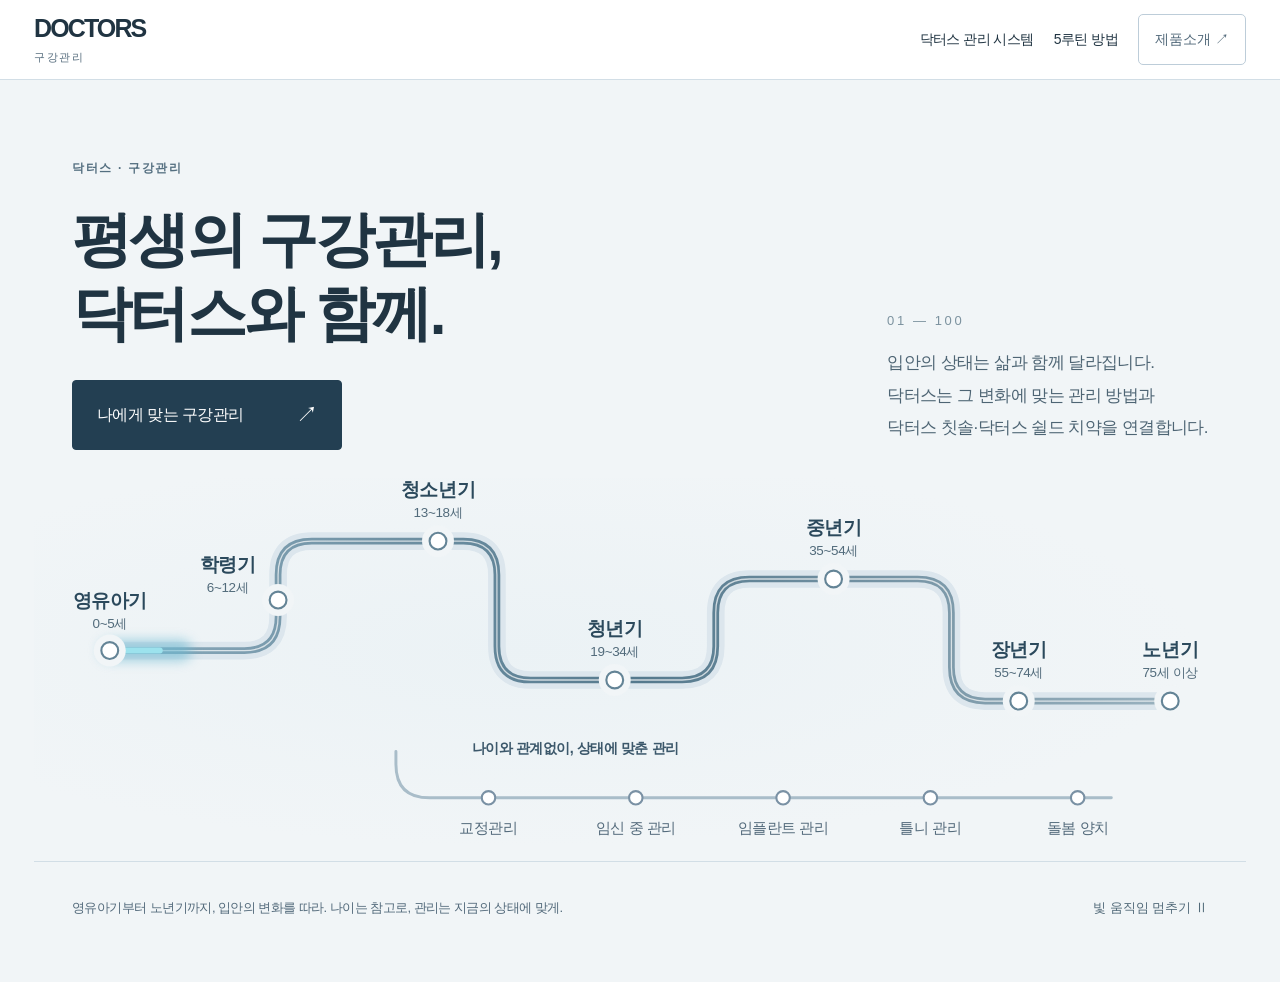
==== index.html @ c0547f4d "Lead homepage with Doctors brand and replace Oral Map labels with Korean care navigation" ====
<!doctype html>
<html lang="ko"><head><meta name="google-site-verification" content="6LTmi_4A4277LN669EOjtBsFa8J6amvrurFFKspxq5I"><meta charset="utf-8"><meta name="viewport" content="width=device-width,initial-scale=1"><meta name="color-scheme" content="dark"><meta name="doctors-product-naming" content="소프트·밸런스·코어 한글 우선, 영어는 아래 작게"><title>닥터스 공식 홈페이지 | 닥터스 쉴드 치약·칫솔</title>
<style>
:root{--bg:#090f19;--ink:#eff5f7;--muted:#91a6b8;--line:#28384a;--blue:#65b4ee;--green:#45d7aa;--gold:#d2b074}*{box-sizing:border-box}body{margin:0;color:var(--ink);background:var(--bg);font-family:-apple-system,BlinkMacSystemFont,'Apple SD Gothic Neo','Malgun Gothic',sans-serif;letter-spacing:-.035em}button{font:inherit;cursor:pointer;color:inherit}a{color:inherit;text-decoration:none}button:focus-visible,a:focus-visible,[role=button]:focus-visible{outline:2px solid var(--blue);outline-offset:5px}[hidden]{display:none!important}h1,h2,h3,p{margin:0}.topbar{padding:0 34px;height:72px;display:flex;align-items:center;justify-content:space-between;border-bottom:1px solid #1c2b3b}.brand{font:700 25px Arial,sans-serif;letter-spacing:-.075em}.brand small{font:9px Arial;letter-spacing:.15em;color:#7e9fb6;display:block;margin-top:7px}.edition{font-size:11px;color:#8198ad;letter-spacing:0}.app{max-width:1540px;margin:auto;padding:26px 34px 24px}.trail{display:flex;gap:8px;align-items:center;flex-wrap:wrap;min-height:28px;font-size:11px;color:#7892a8}.trail button{background:none;border:0;padding:4px 0;color:#9bb8ce;font-size:11px}.trail button:last-of-type{color:var(--ink)}.trail span{color:#4f667c}.intro{display:flex;justify-content:space-between;align-items:flex-end;gap:40px;padding:23px 0 23px}.kicker{font:9px Arial,sans-serif;letter-spacing:.18em;color:var(--blue);margin-bottom:12px}.intro h1{font-size:clamp(26px,3vw,42px);font-weight:550;letter-spacing:-.05em;line-height:1.25}.intro p{max-width:430px;font-size:13px;line-height:1.8;color:var(--muted);white-space:pre-line}.map-layout{display:grid;grid-template-columns:1fr;gap:0;background:radial-gradient(ellipse at 48% 40%,#142333 0%,#0a1320 67%);border:1px solid #213347;border-radius:12px;overflow:hidden;position:relative}.map-layout.detail{grid-template-columns:minmax(0,1fr) 370px}.map-wrap{position:relative;min-width:0}.world{width:100%;height:clamp(360px,calc(100dvh - 310px),680px);display:block;touch-action:pan-y}.world text{font-family:-apple-system,BlinkMacSystemFont,'Apple SD Gothic Neo','Malgun Gothic',sans-serif;fill:#e3eef4;letter-spacing:-1px;pointer-events:none;paint-order:stroke;stroke:#0d1825;stroke-width:8px;stroke-linejoin:round}.world .subtext{fill:#8da7bb}.world .year{fill:#bed4e6;font-family:Arial,sans-serif;letter-spacing:0}.world .station{cursor:pointer;outline:none}.world .station .station-ring{fill:#102334;stroke:#678096;stroke-width:3}.world .station:hover .station-ring,.world .station:focus .station-ring{stroke:var(--blue);stroke-width:5;filter:url(#blue-glow)}.world .station.selected .station-ring{stroke:var(--green);stroke-width:5}.world .station .station-dot{fill:#7592a7}.world .station.selected .station-dot{fill:var(--green)}.world .route{fill:none;stroke-linecap:round;stroke-linejoin:round}.world .route-base{stroke:#233f53;stroke-width:23}.world .route-color{stroke:url(#route-color);stroke-width:10}.world .route-dash{stroke:#dcecf3;stroke-width:2;stroke-dasharray:4 14;opacity:.55;animation:flow 20s linear infinite}.layer{transition:opacity .45s}.layer.inactive{opacity:0;pointer-events:none}.layer.context{opacity:.2;pointer-events:none}.world .label{font-size:43px}.world .stage-sub{font-size:26px;fill:#9fb2c3}.world .route-caption{font-size:24px;fill:#87a4bb;letter-spacing:3px}.world .bright{fill:var(--blue)}.map-note{position:absolute;left:23px;bottom:19px;color:#7d97aa;font-size:10px;line-height:1.7;max-width:330px;pointer-events:none}.toolbar{display:flex;justify-content:space-between;gap:16px;align-items:center;padding:18px 0 8px}.navigation{display:flex;gap:9px}.navigation button,.primary,.phase-bar button{border:1px solid #32495e;border-radius:5px;background:#111f2c;padding:11px 17px;font-size:12px}.navigation button:disabled{opacity:.3;cursor:default}.primary{background:#c8e9f4;color:#112c3a;border-color:#c8e9f4;min-width:150px}.primary:hover{background:#e0f3f9}.map-status{font:9px Arial,sans-serif;letter-spacing:.13em;color:#7292aa}.phase-bar{display:flex;gap:8px;flex-wrap:wrap;padding-bottom:15px;align-items:center}.phase-bar .phase-label{font-size:10px;color:#89a0b3;margin-right:8px}.phase-bar button{padding:8px 13px;font-size:11px;background:transparent;color:#8ba6b9}.phase-bar button[aria-pressed=true]{border-color:#52b3cf;color:#c3e7f1;background:#142c3b}.inspector{background:#0f1c29;border-left:1px solid #2a3d50;padding:27px 25px;max-height:clamp(360px,calc(100dvh - 310px),680px);overflow-y:auto;scrollbar-width:thin;scrollbar-color:#355066 transparent}.inspector .kicker{font-size:9px;margin-bottom:10px}.inspector h2{font-size:25px;font-weight:550;line-height:1.4;letter-spacing:-.05em}.inspector .description{font-size:12px;line-height:1.8;color:#a7bbcb;margin-top:13px}.location-box{margin-top:20px;padding:13px 0;border-top:1px solid #293f52;border-bottom:1px solid #293f52}.location-box h3,.tools h3,.paste-pick h3{font-size:11px;font-weight:500;color:#8ba8bd;margin-bottom:10px}.mouth{display:block;width:100%;height:114px}.location-list{font-size:11px;line-height:1.8;color:#bdcfdd;display:flex;flex-wrap:wrap;gap:4px 12px;margin-top:7px}.location-list b{color:var(--blue);font-weight:500}.tools{margin-top:20px}.tool-tabs{display:flex;flex-wrap:wrap;gap:6px}.tool-tabs button{border:1px solid #31485e;background:none;border-radius:4px;font-size:11px;padding:7px 10px;color:#a5bed0}.tool-tabs button[aria-pressed=true]{color:#ddf1f7;border-color:#7bbecf;background:#193444}.tool-art{border-radius:6px;background:#0a1520;margin-top:12px;padding:6px}.tool-art svg{width:100%;height:160px;display:block}.tool-art p{padding:7px 10px 11px;color:#9eb5c7;font-size:11px;line-height:1.8}.paste-pick{margin-top:22px}.signals{display:flex;justify-content:center;gap:12px}.signal{--color:var(--green);--phase:0s;background:#111523;width:86px;height:114px;border:1px solid #364051;border-radius:50px;display:flex;flex-direction:column;align-items:center;justify-content:center;position:relative;overflow:hidden;gap:12px;padding:0}.signal:before{position:absolute;top:0;left:0;right:0;height:4px;background:var(--color);content:'';animation:strip 6s ease-in-out var(--phase) infinite}.signal.blue{--color:var(--blue);--phase:-4s}.signal.gold{--color:var(--gold);--phase:-2s}.signal i{width:36px;height:36px;background:var(--color);border-radius:50%;animation:lamp 6s ease-in-out var(--phase) infinite}.signal strong{font-size:13px;display:block;font-weight:550}.signal small{display:block;font:7px Arial;letter-spacing:.06em;color:#8ea3b6;margin-top:4px}.signal[aria-pressed=true]{border-color:var(--color);background:#1c2631}.product-card{display:grid;grid-template-columns:65px minmax(0,1fr);gap:15px;align-items:center;margin-top:16px;min-height:152px}.tube svg{width:100%;height:145px}.product-card h3{color:#d7e9f5;font-size:14px;margin:0 0 9px}.product-card p{font-size:11px;color:#95adc0;line-height:1.8}.micro-note{font-size:9px!important;line-height:1.7!important;color:#718ba0!important;margin-top:13px}.source-note{font-size:10px;color:#68869e;line-height:1.8;margin-top:15px}.bottom-note{display:flex;justify-content:space-between;gap:20px;margin-top:13px;font-size:10px;color:#647e94;line-height:1.8}.bottom-note b{font-weight:400;color:#9bb6c9} @keyframes flow{to{stroke-dashoffset:-180}}@keyframes lamp{0%,20%,100%{filter:brightness(1.16);box-shadow:0 0 13px var(--color),0 0 28px color-mix(in srgb,var(--color) 42%,transparent)}33%,87%{filter:brightness(.48);box-shadow:none}}@keyframes strip{0%,20%,100%{opacity:1}33%,87%{opacity:.25}}
@media(max-width:760px){.topbar{padding:0 20px;height:64px}.brand{font-size:22px}.edition{font-size:9px}.app{padding:19px 16px}.intro{display:block;padding:20px 0}.intro h1{font-size:28px}.intro p{margin-top:12px;font-size:11px;line-height:1.8;max-width:330px}.trail{font-size:10px;gap:6px}.trail button{font-size:10px}.world{height:460px}.map-layout.detail{grid-template-columns:1fr}.map-layout.detail .world{height:250px}.inspector{max-height:none;border-left:0;border-top:1px solid #293f52;padding:24px 23px}.inspector h2{font-size:24px}.mouth{height:126px}.tool-art svg{height:180px}.map-note{left:16px;bottom:14px;font-size:9px;max-width:230px}.toolbar{gap:8px;padding-top:13px;flex-wrap:wrap}.navigation button,.primary{font-size:11px;padding:10px 12px}.primary{min-width:140px}.map-status{display:none}.phase-bar{gap:6px}.phase-bar .phase-label{width:100%;font-size:9px}.phase-bar button{font-size:10px;padding:8px 10px}.bottom-note{display:block;font-size:9px}.bottom-note span{display:block}.source-note{font-size:9px}.signals{gap:16px}.signal{width:90px;height:118px}.product-card{grid-template-columns:75px 1fr}.tube svg{height:160px}}
@media(prefers-reduced-motion:reduce){*,*:before,*:after{animation:none!important;transition:none!important}}

.trail a{padding:4px 0;color:#9bb8ce}.trail a[aria-current]{color:var(--ink)}.product-entry{padding:10px 12px;border:1px solid #2c465d;border-radius:5px;color:#b6d5e8}.world .special-stop .station-ring{stroke:var(--route-tone);fill:#102535}.world .special-stop .station-dot{fill:var(--route-tone)}.world .special-label{font-size:42px}.world .special-sub{font-size:25px;fill:#88a5ba}.world .product-capsule{fill:#101827;stroke:#385267;stroke-width:3}.world .product-stop.selected .product-capsule{stroke:var(--route-tone);stroke-width:5}.world .product-stop .lamp{fill:var(--route-tone);filter:drop-shadow(0 0 14px var(--route-tone))}.product-stop{cursor:pointer}.product-stop .lamp{animation:svg-light 6s ease-in-out var(--phase) infinite}@keyframes svg-light{0%,20%,100%{opacity:1;filter:drop-shadow(0 0 18px var(--route-tone))}33%,87%{opacity:.35;filter:none}}@media(prefers-reduced-motion:reduce){.product-stop .lamp{animation:none}}.map-layout.overview .world{height:clamp(450px,calc(100dvh - 290px),720px)}.map-layout.product-detail .tube svg{height:220px}.map-layout.product-detail .product-card{grid-template-columns:95px minmax(0,1fr)}#product-connections{border-top:1px solid #293f52;margin-top:22px;padding-top:20px}#product-connections h3{font-size:11px;color:#8ba8bd;font-weight:500;margin-bottom:12px}.text-guide{margin-top:22px;border-top:1px solid #24394c;padding-top:17px;color:#91aabc;font-size:12px;line-height:1.8}.text-guide summary{cursor:pointer;color:#aacbde;font-size:11px}.text-guide h2{font-size:19px;font-weight:550;color:#daeaf3;margin-top:25px}.text-guide h3{font-size:14px;color:#c0d8e8;margin-top:20px;font-weight:500}.text-guide p{max-width:850px;margin-top:9px}.text-guide a{color:#73bce5;border-bottom:1px solid #47687f}.text-guide .read-links{display:flex;flex-wrap:wrap;gap:18px;margin-top:12px}.source-links{font-size:10px;margin-top:22px;color:#7898ac}.source-links a{margin-right:14px}.world .product-name-en{font-family:Arial;letter-spacing:3px;fill:#83a1b8;font-size:21px}.map-layout.detail .world .route-dash{animation:none}
@media(max-width:760px){.map-layout.overview .world{height:620px}.map-layout.product-detail .world{height:270px}.map-layout.product-family .world{height:640px}.product-entry{font-size:10px;padding:9px}.map-layout.product-detail .tube svg{height:210px}.text-guide{font-size:11px}.text-guide h2{font-size:18px}.world .special-label{font-size:46px}.world .special-sub{font-size:27px}}

.world{touch-action:none;user-select:none;-webkit-user-select:none;cursor:grab}.world.dragging,.world.dragging .station{cursor:grabbing}.map-controls{position:absolute;right:12px;top:12px;display:flex;gap:4px;z-index:2}.map-controls button{height:38px;min-width:38px;border:1px solid #38566c;background:#101f2deb;color:#d9edf5;border-radius:6px;font-size:20px;padding:0 10px;touch-action:manipulation}.map-controls .fit{font-size:10px;padding:0 12px}.map-gesture-hint{padding:10px 14px;background:#0c1926;border-top:1px solid #24394c;color:#8ba8ba;font-size:10px;line-height:1.6}.map-controls button:hover{background:#223d50}
.map-layout.state-view .world{height:330px}
.state-overview{max-width:1080px;margin:46px auto 0;padding:0 8px 34px;border-bottom:1px solid #2b4052}
.state-overview h2{font-size:clamp(22px,2.2vw,29px);font-weight:550;line-height:1.5}
.state-overview ul{display:flex;gap:10px 32px;flex-wrap:wrap;padding-left:18px;color:#adc6d7;font-size:13px;line-height:1.9;margin:18px 0 0}
.routine-flow{max-width:1080px;margin:34px auto 0;--route-tone:#45d7aa}
.routine-heading{display:flex;justify-content:space-between;align-items:flex-end;gap:36px;padding:0 8px 20px}
.routine-heading h2{font-size:21px;font-weight:500;line-height:1.5}
.routine-heading p{font-size:12px;line-height:1.8;color:#91aabc;margin-top:10px}
.routine-heading .kicker{color:#819aad;font-size:8px}
.time-options{max-width:340px;flex-shrink:0}
.time-options>span{display:block;font-size:10px;color:#92afc0;margin-bottom:8px}
.time-options>div{display:flex;flex-wrap:wrap;gap:6px}
.time-options button{border:1px solid #32495e;border-radius:5px;background:#111f2c;padding:9px 12px;font-size:11px;color:#99b2c3}
.time-options button[aria-pressed=true]{border-color:var(--route-tone);color:#e4f4f8;background:#142c3b}
.routine-sequence{list-style:none;margin:0;padding:0 8px;position:relative}
.routine-sequence:before{content:'';position:absolute;left:28px;top:38px;bottom:38px;width:2px;background:linear-gradient(var(--route-tone),#2a475b);opacity:.6}
.routine-item{position:relative;padding:8px 0}
.routine-item h3{font-weight:400}
.routine-toggle{display:flex;align-items:center;width:100%;text-align:left;gap:24px;border:0;background:none;padding:15px 6px 15px 0;scroll-margin-top:24px}
.routine-number{border:1px solid #496a7d;background:#0c1927;color:var(--route-tone);border-radius:50%;width:42px;height:42px;display:flex;align-items:center;justify-content:center;font:11px Arial;flex-shrink:0;position:relative}
.routine-label{flex:1;min-width:0}
.routine-label strong{font-size:20px;font-weight:500;display:block}
.routine-summary{display:block;font-size:12px;line-height:1.6;color:#91aabc;margin-top:6px}
.routine-chevron{font-size:22px;color:#8dabbe;width:24px;font-weight:300}
.routine-item.open .routine-chevron{font-size:0}
.routine-item.open .routine-chevron:after{content:'−';font-size:22px}
.routine-item.open .routine-number{border-color:var(--route-tone);box-shadow:0 0 14px color-mix(in srgb,var(--route-tone) 20%,transparent)}
.routine-toggle:hover .routine-label strong{color:#d0ecf5}
.routine-detail{margin:8px 0 20px 66px;border:1px solid #294255;border-radius:8px;overflow:hidden}
.inspector.inline-inspector{border:0;max-height:none;overflow:visible;padding:26px 30px;display:grid;grid-template-columns:1fr 1fr;gap:0 30px;background:#0d1d2b}
.inline-inspector>#detail-kicker,.inline-inspector>#detail-title,.inline-inspector>#method-heading,.inline-inspector>#detail-description,.inline-inspector>#paste-pick,.inline-inspector>#detail-note,.inline-inspector>#station-paste-note{grid-column:1/-1}
.inline-inspector>#detail-kicker,.inline-inspector>#detail-title{display:none}
.inline-inspector .tools{border-top:1px solid #293f52;padding-top:13px}
.inline-inspector .location-box{border-bottom:0}
.inline-inspector .paste-pick{border-top:1px solid #293f52;padding-top:22px}
.inline-inspector .signals{justify-content:flex-start}
.inline-inspector .product-card{max-width:540px}
.card-field{color:#8ba8bd;font-size:11px;font-weight:500}
.inspector .description{margin-top:9px}
.station-paste-note{margin-top:20px;padding-top:15px;border-top:1px solid #293f52;font-size:11px;color:#90aabc;line-height:1.8}
.map-layout.product-detail .inspector{max-height:none}
.source-note{margin-top:30px}
.routine-title-row{display:flex;align-items:center;flex-wrap:wrap;gap:12px}
.routine-priority{font-size:10px;font-weight:400;color:#8aa7b9;letter-spacing:0}
.routine-priority.priority{border:1px solid color-mix(in srgb,var(--route-tone) 55%,transparent);color:var(--route-tone);border-radius:4px;padding:3px 7px;background:#0f2933}
.routine-purpose{display:block;font-size:12px;color:#b5cddc;line-height:1.8;margin-top:8px}
.routine-item.emphasis .routine-number{border-color:var(--route-tone)}
.routine-label .routine-summary{font-size:11px;color:#7e9aad}
.state-overview ul:has(.focus-link){list-style:none;padding:0;display:block;margin-top:18px}
.focus-link{border:0;background:none;color:#b9d0dc;padding:8px 0;display:flex;align-items:baseline;gap:14px;text-align:left;width:100%;font-size:12px;line-height:1.8}
.focus-link b{min-width:72px;font-weight:500;color:#daebf3;flex-shrink:0}.focus-link>span:first-of-type{flex:1}.focus-link:hover{color:#d9f1f5}
.inline-inspector .time-options{max-width:none;flex-shrink:1;margin:16px 0 20px}.paste-choice-result{font-size:12px;color:#c4e1ec;margin-top:12px;line-height:1.6}.time-options button:disabled{opacity:.4;cursor:default}
.retainer-care{max-width:1080px;margin:32px auto 0;padding:28px 30px;background:#101e2b;border:1px solid #2a4052;border-radius:8px}.retainer-care .kicker{color:#87a4b9;font-size:8px}.retainer-care h2{font-size:21px;font-weight:500}.retainer-care>p{font-size:12px;color:#a7bfce;line-height:1.8;margin-top:12px}.retainer-types{display:grid;grid-template-columns:1fr 1fr;gap:30px;margin-top:22px}.retainer-types h3{font-size:13px;color:#d0e3ed;font-weight:500}.retainer-types p{font-size:12px;color:#a7bfce;line-height:1.9;margin-top:8px}.retainer-care a{color:#8bb6ce;border-bottom:1px solid #36546a}
@media(max-width:760px){
 .map-layout.state-view .world{height:355px}
 .state-overview{margin-top:30px;padding:0 4px 26px}.state-overview h2{font-size:21px}.state-overview ul{display:block;font-size:12px;line-height:1.8}.state-overview li+li{margin-top:6px}
 .routine-flow{margin-top:26px}.routine-heading{display:block;padding:0 4px 16px}.routine-heading h2{font-size:19px}.routine-heading p{font-size:11px}
 .time-options{margin-top:20px;max-width:none}.time-options button{font-size:10px;padding:9px 10px}
 .routine-sequence{padding:0 4px}.routine-sequence:before{left:22px}.routine-toggle{gap:16px;padding:14px 0}.routine-number{width:38px;height:38px;font-size:10px}.routine-label strong{font-size:19px}.routine-summary{font-size:11px}
 .routine-detail{margin-left:0}.inspector.inline-inspector{display:block;padding:22px 18px;border:0}.inline-inspector .card-field{margin-top:0}.inline-inspector .location-box{border-bottom:1px solid #293f52}.inline-inspector .tools{border:0;padding-top:0}.inline-inspector .signals{justify-content:center;gap:10px}.inline-inspector .signal{width:82px;height:110px}.inline-inspector .description{font-size:12px}
 .routine-title-row{gap:10px}.routine-purpose{font-size:11px}.routine-priority{font-size:9px}.focus-link{font-size:11px;gap:10px}.focus-link b{min-width:62px}.retainer-care{padding:24px 20px;margin-top:26px}.retainer-care h2{font-size:20px}.retainer-types{grid-template-columns:1fr;gap:20px}.retainer-care>p,.retainer-types p{font-size:11px}.paste-choice-result{font-size:11px}
}
/* Product colours stay on product controls; map and UI use separate roles. */
:root{--ui:#e5eef4}
button:focus-visible,a:focus-visible,[role=button]:focus-visible{outline-color:var(--ui)}
.kicker,.routine-heading .kicker,.retainer-care .kicker{color:#b2c4d1;font-size:12px;line-height:1.6}
.world .station.selected .station-ring{stroke:var(--ui);stroke-width:5;fill:#263b4b}
.world .station.selected .station-dot{fill:var(--ui)}
.world .station:hover .station-ring,.world .station:focus .station-ring{stroke:var(--ui);filter:none}
.world .bright{fill:#d5e0e9}
.routine-item.open .routine-number,.routine-item.emphasis .routine-number{border-color:#d9e5ed}
.routine-item.open .routine-number{box-shadow:0 0 12px #d9e5ed18;background:#283c4c}
.routine-number{color:#d8e6ef}
.routine-priority.priority{border-color:#7f93a4;color:#e0edf5;background:#213444}
.time-options button[aria-pressed=true],.tool-tabs button[aria-pressed=true]{border-color:#d2e2eb;color:#f0f6fa;background:#2b4052}
.location-list b{color:#d2e4ee}
/* Map controls and text each occupy their own row, outside the drawing. */
.map-controls{position:static;display:flex;justify-content:flex-end;padding:12px 15px;background:#0d1c2a;border-bottom:1px solid #273e50;gap:7px}
.map-controls button{height:42px;min-width:42px;font-size:24px}.map-controls .fit{font-size:13px;padding:0 15px}
.map-surface{position:relative;min-width:0}
.map-note{position:static;max-width:none;padding:13px 17px;background:#0d1b28;border-top:1px solid #263b4e;color:#b0c4d2;font-size:13px;line-height:1.7}
.map-gesture-hint{font-size:12px;color:#aabfcf;padding:12px 17px}
.world.state-static{touch-action:pan-y pinch-zoom;cursor:default;user-select:none}
/* Reading sizes apply after earlier desktop/mobile rules. */
.intro p{font-size:16px;line-height:1.9;max-width:520px}
.trail,.trail a,.edition,.source-note,.bottom-note,.text-guide summary,.source-links{font-size:12px;color:#a6bdcd;line-height:1.8}
.trail{gap:10px}.topbar{min-height:76px;height:auto;padding-top:14px;padding-bottom:14px}.brand small{font-size:11px;line-height:1.4}
.navigation button,.primary,.product-entry{font-size:14px;padding:12px 16px}
.inspector .description{font-size:16px;line-height:1.9}
.location-box h3,.tools h3,.paste-pick h3,.card-field{font-size:14px;color:#bacddc;line-height:1.7}
.location-list{font-size:14px;line-height:1.9}.tool-tabs{gap:8px}.tool-tabs button{font-size:14px;padding:10px 12px;line-height:1.6}
.tool-art{padding:15px 12px;background:#091725}.tool-art svg{height:230px}.tool-art p{font-size:15px;line-height:1.9;color:#bdcedb;padding:9px 8px}
.tool-art .figure-caption{font-size:13px;color:#a9bfce;padding-bottom:0}
.micro-note{font-size:12px!important;line-height:1.9!important;color:#a9bfce!important}
.product-card h3{font-size:18px;line-height:1.5}.product-card p{font-size:15px;line-height:1.9;color:#b4c9d8}
.signal{width:100px;height:133px}.signal strong{font-size:16px}.signal small{font-size:11px;line-height:1.3}.signal i{width:42px;height:42px}
.state-overview ul,.focus-link{font-size:15px;line-height:1.9}.focus-link{padding:10px 0}.focus-link b{min-width:90px}
.routine-heading p,.routine-purpose{font-size:15px;line-height:1.9}.routine-label .routine-summary{font-size:13px;line-height:1.9;color:#a5bdcd}
.routine-priority{font-size:12px}.routine-number{font-size:12px}.time-options>span{font-size:13px;color:#aec5d4}.time-options button{font-size:14px;line-height:1.6;padding:10px 12px}.paste-choice-result{font-size:15px}
.station-paste-note{font-size:14px;line-height:1.9;color:#b1c7d5}
.retainer-care>p,.retainer-types p{font-size:15px;line-height:1.9}.retainer-types h3{font-size:16px}
.text-guide{font-size:15px;line-height:1.9}.text-guide h3{font-size:17px}.text-guide .read-links{font-size:14px}
#product-connections h3{font-size:14px;line-height:1.7;color:#bacddc}
@media(max-width:760px){
 .app{padding:20px 16px}.intro p{font-size:15px;max-width:none;line-height:1.9}.intro h1{font-size:29px}.intro{padding:23px 0}
 .topbar{padding-left:16px;padding-right:16px;gap:14px}.brand{font-size:21px}.brand small{font-size:10px}.product-entry{font-size:12px;line-height:1.5;padding:9px 10px}
 .trail,.trail a,.edition,.source-note,.bottom-note,.text-guide summary,.source-links{font-size:12px}
 .map-note{font-size:12px;padding:12px 15px}.map-gesture-hint{font-size:12px;line-height:1.8;padding:11px 15px}.map-controls{padding:10px 12px}
 .state-overview ul,.focus-link{font-size:14px}.focus-link{gap:12px}.focus-link b{min-width:76px}
 .routine-heading p,.routine-purpose{font-size:14px;line-height:1.9}.routine-label .routine-summary{font-size:13px;line-height:1.8}.routine-priority{font-size:11px}
 .routine-toggle{gap:14px;padding:17px 0}.routine-label strong{font-size:20px}.routine-title-row{gap:9px}.routine-number{font-size:12px}
 .inspector.inline-inspector .description{font-size:15px;line-height:1.9}.inspector.inline-inspector{padding:25px 18px}.location-box h3,.tools h3,.paste-pick h3,.card-field{font-size:14px}
 .location-list{font-size:13px}.tool-tabs button{font-size:13px}.tool-art{padding:12px 7px}.tool-art svg{height:205px}.tool-art p{font-size:14px;line-height:1.9}.tool-art .figure-caption{font-size:13px}
 .inline-inspector .signals,.signals{gap:9px}.inline-inspector .signal,.signal{width:calc((100% - 18px)/3);max-width:90px;min-width:0;height:122px;flex-shrink:1}.signal strong{font-size:15px}.signal small{font-size:10px}.signal i{width:38px;height:38px}
 .time-options button{font-size:13px}.time-options>span{font-size:13px}.paste-choice-result{font-size:14px}
 .product-card{gap:12px}.product-card h3{font-size:17px}.product-card p{font-size:14px}.station-paste-note{font-size:13px}
 .retainer-care>p,.retainer-types p{font-size:14px}.retainer-types h3{font-size:15px}.text-guide{font-size:14px}.text-guide h3{font-size:16px}
 .navigation button,.primary{font-size:13px;padding:11px 12px}.bottom-note{line-height:1.9}
}
/* Pamphlet-backed product details follow the concise product introduction. */
.toothpaste-content{max-width:1080px;margin:64px auto 0;color:#dce8f0}
.toothpaste-opening{padding:0 0 40px;border-bottom:1px solid #2b4052;max-width:780px}
.toothpaste-opening h2{font-size:clamp(32px,4vw,46px);margin:14px 0 24px;color:var(--product-tone);line-height:1.3}
.toothpaste-opening h2 small,.toothpaste-compare-card h3 small{display:block;font-size:12px;letter-spacing:.16em;font-weight:400;margin-top:8px;line-height:1.7}
.toothpaste-opening h3{font-size:clamp(22px,2.6vw,29px);line-height:1.6;margin:0 0 20px;font-weight:550}
.toothpaste-content p{font-size:16px;line-height:1.95;color:#bed0dd;max-width:760px;margin:12px 0}
.toothpaste-columns{display:grid;grid-template-columns:1fr 1fr;gap:64px;margin:44px 0 64px}
.toothpaste-columns h3,.toothpaste-day-night h3{font-size:22px;line-height:1.6;margin:0 0 22px;font-weight:550}
.toothpaste-specs{border-collapse:collapse;width:100%;font-size:15px;line-height:1.8}
.toothpaste-specs caption{position:absolute;width:1px;height:1px;overflow:hidden;clip-path:inset(50%)}
.toothpaste-specs th,.toothpaste-specs td{border-bottom:1px solid #2b4052;padding:17px 0;text-align:left;vertical-align:top}
.toothpaste-specs th{width:36%;padding-right:18px;color:#b1c5d4;font-weight:500}.toothpaste-specs td{color:#e0ebf2;overflow-wrap:anywhere}
.toothpaste-moments{list-style:none;margin:0;padding:0 0 0 24px;border-left:1px solid #435466}
.toothpaste-moments li{position:relative;padding:0 0 24px}.toothpaste-moments li:last-child{padding-bottom:0}
.toothpaste-moments li::before{content:'';position:absolute;left:-30px;top:8px;width:9px;height:9px;background:#d4e2ed;border:1px solid #d4e2ed;border-radius:50%;box-shadow:0 0 0 5px #09131d}
.toothpaste-moments h4{font-size:16px;line-height:1.7;margin:0;font-weight:550}.toothpaste-moments p{font-size:15px;margin:7px 0 0}
.toothpaste-comparison{border-top:1px solid #2b4052;padding:40px 0}.toothpaste-comparison h2{font-size:28px;line-height:1.5;margin:10px 0 16px;font-weight:550}
.toothpaste-compare-grid{display:grid;grid-template-columns:repeat(3,minmax(0,1fr));gap:20px;margin-top:28px}
.toothpaste-compare-card{padding:26px 22px;border:1px solid #2b4052;border-top:3px solid var(--product-tone);border-radius:12px;background:#0c1c29;min-width:0}
.toothpaste-compare-card h3{color:var(--product-tone);font-size:24px;line-height:1.4;margin:0 0 16px}.toothpaste-compare-card p{font-size:15px;min-height:60px;line-height:1.8}
.toothpaste-compare-card dl{margin:22px 0}.toothpaste-compare-card dl div{display:flex;justify-content:space-between;gap:12px;padding:9px 0;border-bottom:1px solid #2b4052;font-size:14px;line-height:1.6}
.toothpaste-compare-card dt{color:#a9c0d0}.toothpaste-compare-card dd{margin:0;color:#e0ebf2;white-space:nowrap}.toothpaste-compare-card button{width:100%;font-size:14px;padding:12px;line-height:1.6}
.toothpaste-day-night{padding:28px 0 44px}.toothpaste-care-links{display:flex;gap:12px 26px;flex-wrap:wrap;margin-top:24px}.toothpaste-care-links a{color:#e0ebf2;font-size:14px;line-height:1.8;text-underline-offset:6px}
.toothpaste-notices{padding:26px 28px;border:1px solid #2b4052;border-radius:12px;background:#0b1926}.toothpaste-notices h3{font-size:16px;margin:0 0 12px;line-height:1.7}.toothpaste-notices ul{margin:0;padding-left:18px;color:#bccfdd;font-size:13px;line-height:1.95}.toothpaste-notices li+li{margin-top:5px}.toothpaste-notices p{font-size:12px;margin:18px 0 0;color:#afc5d5}
@media(max-width:760px){
 .toothpaste-content{margin-top:38px}.toothpaste-opening{padding-bottom:26px}.toothpaste-opening h2{font-size:34px}.toothpaste-opening h3{font-size:22px}.toothpaste-content p{font-size:15px}
 .toothpaste-columns{grid-template-columns:1fr;gap:34px;margin:32px 0 40px}.toothpaste-columns h3,.toothpaste-day-night h3{font-size:20px;margin-bottom:16px}.toothpaste-specs{font-size:14px}.toothpaste-specs th{width:38%;padding-right:12px}
 .toothpaste-moments h4{font-size:15px}.toothpaste-moments p{font-size:14px}.toothpaste-comparison{padding:30px 0}.toothpaste-comparison h2{font-size:23px}.toothpaste-compare-grid{grid-template-columns:1fr;gap:16px}
 .toothpaste-compare-card{padding:23px 20px}.toothpaste-compare-card p{min-height:0}.toothpaste-compare-card h3{font-size:23px}.toothpaste-compare-card dl div{font-size:14px}
 .toothpaste-day-night{padding-bottom:32px}.toothpaste-care-links{flex-direction:column;gap:16px}.toothpaste-notices{padding:22px 18px}.toothpaste-notices ul{font-size:13px}.toothpaste-notices p{font-size:12px}
}
/* Bright reading surfaces with a navy map and product lights. */
:root{
 --bg:#f1f5f7;--ink:#203442;--muted:#536a7b;--line:#d2dee6;--ui:#203442;
 --paper:#ffffff;--soft-paper:#eaf1f5;--map-paper:#193247;
}
body{color:var(--ink);background:var(--bg);color-scheme:light}
.topbar{background:var(--paper);border-bottom-color:var(--line)}
.brand{color:#203442}.brand small{color:#536a7b}
.product-entry{background:var(--paper);border-color:#bdcdd9;color:#304e64}
.product-entry:hover{background:#eaf1f5}
.intro p{color:var(--muted)}
.intro.brand-intro{display:block;padding:32px 0 30px}
.brand-intro .kicker{font-family:inherit;font-size:13px;letter-spacing:.015em;margin-bottom:16px}
.brand-intro h1{font-size:clamp(34px,3.3vw,50px);line-height:1.3;max-width:980px}
.brand-intro p{max-width:820px;margin-top:20px;font-size:17px;line-height:1.9}
.kicker,.routine-heading .kicker,.retainer-care .kicker{color:#536a7b}
.trail,.trail a,.trail button,.edition,.source-note,.bottom-note,.source-links{color:#536a7b}
.trail span{color:#667d8e}.trail a[aria-current],.bottom-note b{color:#203442}
.navigation button{background:var(--paper);border-color:#bdcdd9;color:#304e64}
.navigation button:hover{background:#e5edf3}
.primary{background:#24455c;border-color:#24455c;color:#fff}
.primary:hover{background:#19374c}.map-status{color:#536a7b}

/* The map remains one distinct surface; its labels stay light. */
.map-layout{background:radial-gradient(ellipse at 48% 40%,#29475e 0%,#193247 72%);border-color:#b9cbd8;box-shadow:0 8px 28px #2034420c}
.world text{stroke:#193247;fill:#eaf3f8}
.world .subtext,.world .stage-sub,.world .special-sub{fill:#b1c9d9}
.world .route-caption{fill:#b5cbdc}.world .bright{fill:#e2edf5}
.world .station .station-ring{fill:#1b3449;stroke:#8ca9bc}
.world .station.selected .station-ring{stroke:#edf5fa;fill:#345269}
.world .station.selected .station-dot{fill:#edf5fa}
.world .station:hover .station-ring,.world .station:focus .station-ring{stroke:#edf5fa}
.world .route-base{stroke:#34546c}
.world .product-capsule{fill:#142d42;stroke:#607d93}
.world .product-name-en{fill:#b2cada}
.world #grid circle{fill:#7997ad;opacity:.2}
.map-controls,.map-note,.map-gesture-hint{background:#1b354a;border-color:#3d5c73;color:#c5d9e7}
.map-controls button{background:#26465e;border-color:#58788f;color:#edf5fa}
.map-controls button:hover{background:#355770}
.map-controls button:focus-visible,.world [role=button]:focus-visible{outline-color:#edf5fa}

/* Care directions and expanded steps sit on white paper. */
.state-overview{border-bottom-color:var(--line)}
.state-overview h2,.routine-heading h2,.routine-label strong{color:#203442}
.state-overview ul,.routine-heading p,.routine-purpose{color:#465f71}
.focus-link{color:#465f71}.focus-link b,.focus-link:hover{color:#203442}
.routine-sequence:before{background:linear-gradient(var(--route-tone),#c3d0d9)}
.routine-number{background:var(--paper);border-color:#9db3c3;color:#304e64}
.routine-item.open .routine-number,.routine-item.emphasis .routine-number{border-color:#4e6a7e}
.routine-item.open .routine-number{background:#dfeaf2;box-shadow:none}
.routine-label .routine-summary,.routine-chevron{color:#536a7b}
.routine-toggle:hover .routine-label strong{color:#203442}
.routine-priority{color:#536a7b}
.routine-priority.priority{border-color:#9cb0bf;background:#e6eef4;color:#304e64}
.routine-detail{border-color:#cad8e2;box-shadow:0 5px 20px #20344206}
.inspector,.inspector.inline-inspector{background:var(--paper);color:var(--ink);border-color:var(--line);scrollbar-color:#9aafbe transparent}
.inspector .description{color:#465f71}
.location-box,.inline-inspector .location-box,.inline-inspector .tools,.inline-inspector .paste-pick,.station-paste-note,#product-connections{border-color:var(--line)}
.location-box h3,.tools h3,.paste-pick h3,.card-field,#product-connections h3{color:#465f71}
.location-list,.station-paste-note{color:#465f71}.location-list b{color:#304e64}
.location-box .mouth{background:#193247;border-radius:8px;padding:8px;height:145px}
.location-box .mouth>text:last-child{fill:#b5cbdc}
.tool-tabs button,.time-options button{background:#f3f7fa;border-color:#bdcdd9;color:#304e64}
.tool-tabs button:hover,.time-options button:hover{background:#e6eef4}
.tool-tabs button[aria-pressed=true],.time-options button[aria-pressed=true]{background:#2b4a60;border-color:#2b4a60;color:#fff}
.time-options>span{color:#536a7b}.paste-choice-result{color:#304e64}
.micro-note{color:#536a7b!important}
.retainer-care{background:var(--paper);border-color:var(--line)}
.retainer-care>p,.retainer-types p{color:#465f71}.retainer-types h3{color:#203442}
.retainer-care a{color:#304e64;border-color:#9eb4c4}

/* Diagrams and glowing lights retain their own navy background. */
.tool-art{background:#193247;border:1px solid #35536b}
.tool-art p{color:#ccdde9}.tool-art .figure-caption{color:#b5cbdc}
.signal{background:#193247;color:#eef5f9;border-color:#4c657b}
.signal small{color:#b6ccdc}.signal[aria-pressed=true]{background:#26465c}
.product-card h3{color:#203442}.product-card p{color:#465f71}

/* Detailed product copy and comparisons use readable, deeper brand colours. */
.toothpaste-content{color:#203442}
#toothpaste-content-0{--product-ink:#176447}
#toothpaste-content-1{--product-ink:#1a6596}
#toothpaste-content-2{--product-ink:#775622}
.toothpaste-opening,.toothpaste-comparison{border-color:var(--line)}
.toothpaste-opening h2{color:var(--product-ink)}
.toothpaste-content p{color:#465f71}
.toothpaste-specs th,.toothpaste-specs td{border-color:var(--line)}
.toothpaste-specs th{color:#536a7b}.toothpaste-specs td{color:#203442}
.toothpaste-moments{border-color:#bacbd6}
.toothpaste-moments li::before{background:#4e6a7e;border-color:#4e6a7e;box-shadow:0 0 0 5px var(--bg)}
.toothpaste-compare-card{background:var(--paper);border-color:var(--line);border-top-color:var(--product-tone)}
.toothpaste-compare-card:nth-child(1){--product-ink:#176447}
.toothpaste-compare-card:nth-child(2){--product-ink:#1a6596}
.toothpaste-compare-card:nth-child(3){--product-ink:#775622}
.toothpaste-compare-card h3{color:var(--product-ink)}
.toothpaste-compare-card dl div{border-color:var(--line)}
.toothpaste-compare-card dt{color:#536a7b}.toothpaste-compare-card dd{color:#203442}
.toothpaste-compare-card button{background:#eaf1f5;border:1px solid #bdcdd9;border-radius:5px;color:#304e64}
.toothpaste-compare-card button:hover{background:#dfeaf2}
.toothpaste-care-links a{color:#304e64}
.toothpaste-notices{background:#e7eef3;border-color:#cbd9e3}
.toothpaste-notices ul,.toothpaste-notices p{color:#465f71}
.text-guide{color:#465f71;border-color:var(--line)}
.text-guide summary{color:#304e64}.text-guide h2,.text-guide h3{color:#203442}
.text-guide a{color:#304e64;border-color:#9eb4c4}
@media(max-width:760px){
 .intro.brand-intro{padding:24px 0 26px}
 .brand-intro .kicker{font-size:12px;margin-bottom:14px}
 .brand-intro h1{font-size:clamp(27px,6.8vw,34px);line-height:1.4}
 .brand-intro p{font-size:15px;line-height:1.85;margin-top:16px;max-width:none}
 .inline-inspector .location-box{border-bottom-color:var(--line)}
 .location-box .mouth{height:145px;padding:6px}
}
/* The brand entrance and the map share a continuous journey motif. */
[hidden]{display:none!important}
.entrance{padding:70px 0 28px;overflow:hidden}
.entrance-heading{display:flex;align-items:flex-end;justify-content:space-between;gap:50px;padding:0 36px}
.entrance-eyebrow{color:#526a79;font-size:13px;letter-spacing:.1em;margin:0 0 24px;font-weight:600}
.entrance h1{font-size:clamp(40px,4.2vw,64px);line-height:1.28;letter-spacing:-.05em;color:#203442;margin:0;font-weight:650}
.entrance-start{display:inline-flex;align-items:center;justify-content:space-between;gap:48px;padding:17px 22px;background:#233f52;color:#fff;border:1px solid #233f52;border-radius:4px;margin-top:32px;font-size:15px;text-decoration:none}
.entrance-start:hover{background:#365970}.entrance-start span{font-size:22px}
.entrance-value{padding-bottom:6px;min-width:300px}.entrance-value-index{font-size:13px;color:#7c929f;letter-spacing:.2em}
.entrance-value p{font-size:17px;line-height:1.9;color:#4e6574;margin:18px 0 0}
.entrance-graphic{margin:20px -8px 0;position:relative}
.entrance-map{display:block;width:100%;height:auto;overflow:visible;font-family:inherit}
.entrance-map-mobile{display:none}
.journey-track-shadow{fill:none;stroke:#dfe7ec;stroke-width:19;stroke-linejoin:round;stroke-linecap:round}
.journey-track{fill:none;stroke:#8197a5;stroke-width:8;stroke-linejoin:round;stroke-linecap:round}
.journey-branch{fill:none;stroke:#bac6d1;stroke-width:5;stroke-linejoin:round;stroke-linecap:round}
.journey-stop circle{fill:#f7fafb;stroke:#8197a5;stroke-width:3}
.journey-stop text{font-size:21px;fill:#304b5d;font-weight:600}
.journey-special-stop{fill:#f7fafb;stroke:#a399b9;stroke-width:3}
.journey-special-label{font-size:18px;fill:#566c7c}
.journey-special-heading{font-size:18px;fill:#304b5d;font-weight:600}
.entrance-map a:hover circle,.entrance-map a:focus circle{stroke:#304b5d;stroke-width:5}
.journey-moving{--lead:0;fill:none;stroke-linecap:round;animation:journey-travel 6s linear infinite}
.journey-light-halo{stroke:#78bbd5;stroke-width:28;stroke-dasharray:5 95;opacity:.75}
.journey-light-tail{stroke:#a7dfed;stroke-width:8;stroke-dasharray:3.5 96.5}
.journey-light-core{--lead:3;stroke:#fff;stroke-width:5;stroke-dasharray:.8 99.2}
@keyframes journey-travel{0%{stroke-dashoffset:calc(100 - var(--lead));opacity:0}4%{opacity:1}93%{opacity:1}100%{stroke-dashoffset:calc(0 - var(--lead));opacity:0}}
.entrance.paused .journey-moving{animation-play-state:paused}
.entrance-caption{display:flex;align-items:center;justify-content:space-between;gap:24px;border-top:1px solid #d2dee6;padding:22px 36px 0}
.entrance-caption p{font-size:13px;line-height:1.8;color:#526a79;margin:0}
.entrance-caption button{flex-shrink:0;background:transparent;border:0;color:#526a79;font-size:12px;padding:12px 0;cursor:pointer}
.mobile-break{display:none}
.map-arrival .map-layout{animation:map-unfold 850ms cubic-bezier(.2,.7,.25,1) both}
@keyframes map-unfold{from{opacity:0;transform:translateY(28px) scale(.96)}to{opacity:1;transform:none}}
.entrance-start:focus-visible,.entrance-caption button:focus-visible{outline:3px solid #617e92;outline-offset:5px}
@media(min-width:1600px){.entrance{padding-top:90px}.entrance-graphic{margin-top:35px}}
@media(max-width:760px){
 .entrance{padding:32px 0 20px}.entrance-heading{display:block;padding:0 7px}
 .entrance-eyebrow{font-size:12px;margin-bottom:19px}.entrance h1{font-size:clamp(31px,8vw,44px);line-height:1.35}
 .entrance-start{margin-top:24px;padding:14px 18px;font-size:14px;gap:38px}
 .entrance-value{min-width:0;margin-top:27px;padding:0}.entrance-value-index{display:none}
 .entrance-value p{margin:0;font-size:14px;line-height:1.85}
 .entrance-map-desktop{display:none}.entrance-map-mobile{display:block}
 .entrance-graphic{margin:16px -4px 8px}.journey-stop text{font-size:26px}.journey-special-label{font-size:25px}.journey-special-heading{font-size:24px}
 .entrance-caption{padding:18px 7px 0;gap:12px;align-items:flex-start}.entrance-caption p{font-size:12px}
 .entrance-caption button{font-size:11px;padding:3px 0}.mobile-break{display:block}
}
@media(prefers-reduced-motion:reduce){.journey-moving{animation:none;stroke-dashoffset:45}.map-arrival .map-layout{animation:none}#journey-motion{display:none}}
/* Pamphlet-backed product details follow the concise product introduction. */
.toothpaste-content{max-width:1080px;margin:64px auto 0;color:#dce8f0}
.toothpaste-opening{padding:0 0 40px;border-bottom:1px solid #2b4052;max-width:780px}
.toothpaste-opening h2{font-size:clamp(32px,4vw,46px);margin:14px 0 24px;color:var(--product-tone);line-height:1.3}
.toothpaste-opening h2 small,.toothpaste-compare-card h3 small{display:block;font-size:12px;letter-spacing:.16em;font-weight:400;margin-top:8px;line-height:1.7}
.toothpaste-opening h3{font-size:clamp(22px,2.6vw,29px);line-height:1.6;margin:0 0 20px;font-weight:550}
.toothpaste-content p{font-size:16px;line-height:1.95;color:#bed0dd;max-width:760px;margin:12px 0}
.toothpaste-columns{display:grid;grid-template-columns:1fr 1fr;gap:64px;margin:44px 0 64px}
.toothpaste-columns h3,.toothpaste-day-night h3{font-size:22px;line-height:1.6;margin:0 0 22px;font-weight:550}
.toothpaste-specs{border-collapse:collapse;width:100%;font-size:15px;line-height:1.8}
.toothpaste-specs caption{position:absolute;width:1px;height:1px;overflow:hidden;clip-path:inset(50%)}
.toothpaste-specs th,.toothpaste-specs td{border-bottom:1px solid #2b4052;padding:17px 0;text-align:left;vertical-align:top}
.toothpaste-specs th{width:36%;padding-right:18px;color:#b1c5d4;font-weight:500}.toothpaste-specs td{color:#e0ebf2;overflow-wrap:anywhere}
.toothpaste-moments{list-style:none;margin:0;padding:0 0 0 24px;border-left:1px solid #435466}
.toothpaste-moments li{position:relative;padding:0 0 24px}.toothpaste-moments li:last-child{padding-bottom:0}
.toothpaste-moments li::before{content:'';position:absolute;left:-30px;top:8px;width:9px;height:9px;background:#d4e2ed;border:1px solid #d4e2ed;border-radius:50%;box-shadow:0 0 0 5px #09131d}
.toothpaste-moments h4{font-size:16px;line-height:1.7;margin:0;font-weight:550}.toothpaste-moments p{font-size:15px;margin:7px 0 0}
.toothpaste-comparison{border-top:1px solid #2b4052;padding:40px 0}.toothpaste-comparison h2{font-size:28px;line-height:1.5;margin:10px 0 16px;font-weight:550}
.toothpaste-compare-grid{display:grid;grid-template-columns:repeat(3,minmax(0,1fr));gap:20px;margin-top:28px}
.toothpaste-compare-card{padding:26px 22px;border:1px solid #2b4052;border-top:3px solid var(--product-tone);border-radius:12px;background:#0c1c29;min-width:0}
.toothpaste-compare-card h3{color:var(--product-tone);font-size:24px;line-height:1.4;margin:0 0 16px}.toothpaste-compare-card p{font-size:15px;min-height:60px;line-height:1.8}
.toothpaste-compare-card dl{margin:22px 0}.toothpaste-compare-card dl div{display:flex;justify-content:space-between;gap:12px;padding:9px 0;border-bottom:1px solid #2b4052;font-size:14px;line-height:1.6}
.toothpaste-compare-card dt{color:#a9c0d0}.toothpaste-compare-card dd{margin:0;color:#e0ebf2;white-space:nowrap}.toothpaste-compare-card button{width:100%;font-size:14px;padding:12px;line-height:1.6}
.toothpaste-day-night{padding:28px 0 44px}.toothpaste-care-links{display:flex;gap:12px 26px;flex-wrap:wrap;margin-top:24px}.toothpaste-care-links a{color:#e0ebf2;font-size:14px;line-height:1.8;text-underline-offset:6px}
.toothpaste-notices{padding:26px 28px;border:1px solid #2b4052;border-radius:12px;background:#0b1926}.toothpaste-notices h3{font-size:16px;margin:0 0 12px;line-height:1.7}.toothpaste-notices ul{margin:0;padding-left:18px;color:#bccfdd;font-size:13px;line-height:1.95}.toothpaste-notices li+li{margin-top:5px}.toothpaste-notices p{font-size:12px;margin:18px 0 0;color:#afc5d5}
@media(max-width:760px){
 .toothpaste-content{margin-top:38px}.toothpaste-opening{padding-bottom:26px}.toothpaste-opening h2{font-size:34px}.toothpaste-opening h3{font-size:22px}.toothpaste-content p{font-size:15px}
 .toothpaste-columns{grid-template-columns:1fr;gap:34px;margin:32px 0 40px}.toothpaste-columns h3,.toothpaste-day-night h3{font-size:20px;margin-bottom:16px}.toothpaste-specs{font-size:14px}.toothpaste-specs th{width:38%;padding-right:12px}
 .toothpaste-moments h4{font-size:15px}.toothpaste-moments p{font-size:14px}.toothpaste-comparison{padding:30px 0}.toothpaste-comparison h2{font-size:23px}.toothpaste-compare-grid{grid-template-columns:1fr;gap:16px}
 .toothpaste-compare-card{padding:23px 20px}.toothpaste-compare-card p{min-height:0}.toothpaste-compare-card h3{font-size:23px}.toothpaste-compare-card dl div{font-size:14px}
 .toothpaste-day-night{padding-bottom:32px}.toothpaste-care-links{flex-direction:column;gap:16px}.toothpaste-notices{padding:22px 18px}.toothpaste-notices ul{font-size:13px}.toothpaste-notices p{font-size:12px}
}
/* Common product facts and state examples are generated from the same master. */
.product-design-section{margin:44px 0 56px}.product-design-section>h3,.product-faq-section>h3{font-size:26px;line-height:1.5;margin:12px 0 26px;font-weight:550;color:#26475c}
.product-feature-grid{display:grid;grid-template-columns:repeat(2,minmax(0,1fr));gap:24px 40px}.product-feature{padding:24px 0;border-top:2px solid var(--product-tone)}.product-feature h4{font-size:19px;line-height:1.6;margin:0 0 12px;color:#26475c}.product-feature p{font-size:15px!important}.product-cleansing-note{padding:16px 20px;background:#e4edf3;border-radius:6px}
.product-faq-section{margin:56px 0 44px}.product-faq{padding:22px 0;border-bottom:1px solid #cbd9e3}.product-faq summary{font-size:17px;line-height:1.7;font-weight:550;cursor:pointer;color:#26475c}.product-faq p{font-size:15px!important}.product-use-instructions{padding:24px;background:#fff;border:1px solid #cbd9e3;border-radius:8px;margin:32px 0}.product-use-instructions h3{margin:0;font-size:19px;color:#26475c}.product-source-footnote{font-size:13px!important;color:#465f71!important}
@media(max-width:760px){.product-feature-grid{grid-template-columns:1fr;gap:12px}.product-design-section>h3,.product-faq-section>h3{font-size:22px}.product-feature{padding:20px 0}.product-feature h4{font-size:18px}.product-faq summary{font-size:16px}.product-design-section{margin:34px 0 40px}.product-faq-section{margin:40px 0 30px}}
.product-context-origin{padding:17px 20px;background:#e4edf3;border-left:3px solid #728da2;border-radius:4px;font-size:14px!important}
.product-efficacy{margin:0;padding-left:21px;font-size:15px;line-height:1.95;color:#465f71}.product-efficacy li+li{margin-top:3px}
.product-formula{padding:20px 24px;background:#fff;border:1px solid #cbd9e3;border-radius:8px;margin:0 0 50px}.product-formula summary{cursor:pointer;font-size:17px;font-weight:550;color:#26475c}.product-formula .toothpaste-columns{margin:25px 0 10px;gap:38px}.product-formula .toothpaste-specs th{width:70%}.product-formula .toothpaste-specs td{text-align:right}
.product-use-section>h3{font-size:26px;line-height:1.6;font-weight:550;margin:12px 0}
.product-use-cases{display:flex;flex-direction:column;gap:15px;margin-top:25px}.product-use-case{background:#fff;border:1px solid #cbd9e3;border-radius:8px;padding:21px 24px}.product-use-case summary{display:flex;gap:12px;justify-content:space-between;align-items:center;font-size:17px;font-weight:550;cursor:pointer;color:#26475c}.product-use-case summary:after{content:'＋';margin-left:auto;color:#6d8597}.product-use-case[open] summary:after{content:'−'}.product-use-case .case-condition{font-size:14px;color:#587184}.product-use-case a{display:inline-block;color:#26475c;font-size:15px;text-underline-offset:5px;margin-top:10px}.case-current{display:none;font-size:12px;background:#e4edf3;border-radius:4px;padding:4px 8px;font-weight:400}.product-use-case.is-context{order:-1;border-color:#738da0;box-shadow:0 0 0 1px #738da020}.product-use-case.is-context .case-current{display:inline-block}
.paste-context-explanation{font-size:14px;line-height:1.8;color:#465f71;padding:8px 0 4px;margin:0}
@media(max-width:760px){.product-formula,.product-use-case{padding:18px}.product-use-section>h3{font-size:22px}.product-use-case summary{font-size:16px}.case-current{font-size:11px;white-space:nowrap}.product-efficacy{font-size:14px}.product-context-origin{font-size:13px!important}.product-formula .toothpaste-specs th{width:65%}}
/* Bright reading surfaces with a navy map and product lights. */
:root{
 --bg:#f1f5f7;--ink:#203442;--muted:#536a7b;--line:#d2dee6;--ui:#203442;
 --paper:#ffffff;--soft-paper:#eaf1f5;--map-paper:#193247;
}
body{color:var(--ink);background:var(--bg);color-scheme:light}
.topbar{background:var(--paper);border-bottom-color:var(--line)}
.brand{color:#203442}.brand small{color:#536a7b}
.product-entry{background:var(--paper);border-color:#bdcdd9;color:#304e64}
.product-entry:hover{background:#eaf1f5}
.intro p{color:var(--muted)}
.intro.brand-intro{display:block;padding:32px 0 30px}
.brand-intro .kicker{font-family:inherit;font-size:13px;letter-spacing:.015em;margin-bottom:16px}
.brand-intro h1{font-size:clamp(34px,3.3vw,50px);line-height:1.3;max-width:980px}
.brand-intro p{max-width:820px;margin-top:20px;font-size:17px;line-height:1.9}
.kicker,.routine-heading .kicker,.retainer-care .kicker{color:#536a7b}
.trail,.trail a,.trail button,.edition,.source-note,.bottom-note,.source-links{color:#536a7b}
.trail span{color:#667d8e}.trail a[aria-current],.bottom-note b{color:#203442}
.navigation button{background:var(--paper);border-color:#bdcdd9;color:#304e64}
.navigation button:hover{background:#e5edf3}
.primary{background:#24455c;border-color:#24455c;color:#fff}
.primary:hover{background:#19374c}.map-status{color:#536a7b}

/* The map remains one distinct surface; its labels stay light. */
.map-layout{background:radial-gradient(ellipse at 48% 40%,#29475e 0%,#193247 72%);border-color:#b9cbd8;box-shadow:0 8px 28px #2034420c}
.world text{stroke:#193247;fill:#eaf3f8}
.world .subtext,.world .stage-sub,.world .special-sub{fill:#b1c9d9}
.world .route-caption{fill:#b5cbdc}.world .bright{fill:#e2edf5}
.world .station .station-ring{fill:#1b3449;stroke:#8ca9bc}
.world .station.selected .station-ring{stroke:#edf5fa;fill:#345269}
.world .station.selected .station-dot{fill:#edf5fa}
.world .station:hover .station-ring,.world .station:focus .station-ring{stroke:#edf5fa}
.world .route-base{stroke:#34546c}
.world .product-capsule{fill:#142d42;stroke:#607d93}
.world .product-name-en{fill:#b2cada}
.world #grid circle{fill:#7997ad;opacity:.2}
.map-controls,.map-note,.map-gesture-hint{background:#1b354a;border-color:#3d5c73;color:#c5d9e7}
.map-controls button{background:#26465e;border-color:#58788f;color:#edf5fa}
.map-controls button:hover{background:#355770}
.map-controls button:focus-visible,.world [role=button]:focus-visible{outline-color:#edf5fa}

/* Care directions and expanded steps sit on white paper. */
.state-overview{border-bottom-color:var(--line)}
.state-overview h2,.routine-heading h2,.routine-label strong{color:#203442}
.state-overview ul,.routine-heading p,.routine-purpose{color:#465f71}
.focus-link{color:#465f71}.focus-link b,.focus-link:hover{color:#203442}
.routine-sequence:before{background:linear-gradient(var(--route-tone),#c3d0d9)}
.routine-number{background:var(--paper);border-color:#9db3c3;color:#304e64}
.routine-item.open .routine-number,.routine-item.emphasis .routine-number{border-color:#4e6a7e}
.routine-item.open .routine-number{background:#dfeaf2;box-shadow:none}
.routine-label .routine-summary,.routine-chevron{color:#536a7b}
.routine-toggle:hover .routine-label strong{color:#203442}
.routine-priority{color:#536a7b}
.routine-priority.priority{border-color:#9cb0bf;background:#e6eef4;color:#304e64}
.routine-detail{border-color:#cad8e2;box-shadow:0 5px 20px #20344206}
.inspector,.inspector.inline-inspector{background:var(--paper);color:var(--ink);border-color:var(--line);scrollbar-color:#9aafbe transparent}
.inspector .description{color:#465f71}
.location-box,.inline-inspector .location-box,.inline-inspector .tools,.inline-inspector .paste-pick,.station-paste-note,#product-connections{border-color:var(--line)}
.location-box h3,.tools h3,.paste-pick h3,.card-field,#product-connections h3{color:#465f71}
.location-list,.station-paste-note{color:#465f71}.location-list b{color:#304e64}
.location-box .mouth{background:#193247;border-radius:8px;padding:8px;height:145px}
.location-box .mouth>text:last-child{fill:#b5cbdc}
.tool-tabs button,.time-options button{background:#f3f7fa;border-color:#bdcdd9;color:#304e64}
.tool-tabs button:hover,.time-options button:hover{background:#e6eef4}
.tool-tabs button[aria-pressed=true],.time-options button[aria-pressed=true]{background:#2b4a60;border-color:#2b4a60;color:#fff}
.time-options>span{color:#536a7b}.paste-choice-result{color:#304e64}
.micro-note{color:#536a7b!important}
.retainer-care{background:var(--paper);border-color:var(--line)}
.retainer-care>p,.retainer-types p{color:#465f71}.retainer-types h3{color:#203442}
.retainer-care a{color:#304e64;border-color:#9eb4c4}

/* Diagrams and glowing lights retain their own navy background. */
.tool-art{background:#193247;border:1px solid #35536b}
.tool-art p{color:#ccdde9}.tool-art .figure-caption{color:#b5cbdc}
.signal{background:#193247;color:#eef5f9;border-color:#4c657b}
.signal small{color:#b6ccdc}.signal[aria-pressed=true]{background:#26465c}
.product-card h3{color:#203442}.product-card p{color:#465f71}

/* Detailed product copy and comparisons use readable, deeper brand colours. */
.toothpaste-content{color:#203442}
#toothpaste-content-0{--product-ink:#176447}
#toothpaste-content-1{--product-ink:#1a6596}
#toothpaste-content-2{--product-ink:#775622}
.toothpaste-opening,.toothpaste-comparison{border-color:var(--line)}
.toothpaste-opening h2{color:var(--product-ink)}
.toothpaste-content p{color:#465f71}
.toothpaste-specs th,.toothpaste-specs td{border-color:var(--line)}
.toothpaste-specs th{color:#536a7b}.toothpaste-specs td{color:#203442}
.toothpaste-moments{border-color:#bacbd6}
.toothpaste-moments li::before{background:#4e6a7e;border-color:#4e6a7e;box-shadow:0 0 0 5px var(--bg)}
.toothpaste-compare-card{background:var(--paper);border-color:var(--line);border-top-color:var(--product-tone)}
.toothpaste-compare-card:nth-child(1){--product-ink:#176447}
.toothpaste-compare-card:nth-child(2){--product-ink:#1a6596}
.toothpaste-compare-card:nth-child(3){--product-ink:#775622}
.toothpaste-compare-card h3{color:var(--product-ink)}
.toothpaste-compare-card dl div{border-color:var(--line)}
.toothpaste-compare-card dt{color:#536a7b}.toothpaste-compare-card dd{color:#203442}
.toothpaste-compare-card button{background:#eaf1f5;border:1px solid #bdcdd9;border-radius:5px;color:#304e64}
.toothpaste-compare-card button:hover{background:#dfeaf2}
.toothpaste-care-links a{color:#304e64}
.toothpaste-notices{background:#e7eef3;border-color:#cbd9e3}
.toothpaste-notices ul,.toothpaste-notices p{color:#465f71}
.text-guide{color:#465f71;border-color:var(--line)}
.text-guide summary{color:#304e64}.text-guide h2,.text-guide h3{color:#203442}
.text-guide a{color:#304e64;border-color:#9eb4c4}
@media(max-width:760px){
 .intro.brand-intro{padding:24px 0 26px}
 .brand-intro .kicker{font-size:12px;margin-bottom:14px}
 .brand-intro h1{font-size:clamp(27px,6.8vw,34px);line-height:1.4}
 .brand-intro p{font-size:15px;line-height:1.85;margin-top:16px;max-width:none}
 .inline-inspector .location-box{border-bottom-color:var(--line)}
 .location-box .mouth{height:145px;padding:6px}
}
/* Same type, pale paper and navy navigation as the brand entrance. */
.shield-product-intro{max-width:1080px;margin:34px auto 0;padding:28px 0 0;background:transparent;color:#203442}
.shield-product-intro[hidden],.shield-family-content[hidden]{display:none!important}
.shield-family-heading{margin-bottom:32px}.shield-eyebrow{font-size:12px;letter-spacing:.13em;color:#536a7b;line-height:1.8;margin-bottom:16px;font-weight:600}
.shield-product-title{font-size:clamp(36px,4.2vw,58px);font-family:inherit;font-weight:650;line-height:1.25;letter-spacing:-.045em;margin:0 0 20px;color:#203442}
.shield-product-sub{font-size:18px;line-height:1.8;color:#536a7b;margin:0}
.shield-choices{display:flex;gap:0;border-bottom:1px solid #cbd9e3;max-width:1080px}
.shield-choice{display:flex;align-items:baseline;gap:10px;padding:18px 30px;text-decoration:none;color:#526b7c;border-bottom:2px solid transparent;margin-bottom:-1px;min-width:0}
.shield-choice strong{font-size:17px;font-weight:600}.shield-choice small{font-size:11px;letter-spacing:.12em;line-height:1.6}
.shield-choice[aria-current]{border-color:#233f52;color:#233f52}.shield-choice:hover{background:#e7eef3}.shield-choice:focus-visible,.shield-family-card:focus-visible{outline:3px solid #617e92;outline-offset:4px}
.product-specific{padding:0;margin-top:22px}.product-specific .shield-family-heading{display:none}
.shield-family-content{max-width:1080px;margin:38px auto 54px}.shield-family-grid{display:grid;grid-template-columns:repeat(3,minmax(0,1fr));gap:26px}
.shield-family-card{display:block;text-decoration:none;color:#203442;min-width:0;border:1px solid #d2dee6;background:#fff;border-radius:12px;overflow:hidden;transition:transform .2s,border-color .2s}
.shield-family-card:hover{transform:translateY(-4px);border-color:#8197a5}
.shield-family-cutout{height:320px;display:flex;align-items:center;justify-content:center;background:linear-gradient(145deg,#fff,#edf3f6);padding:25px}
.shield-family-cutout svg{height:275px;width:auto;max-width:100%;filter:drop-shadow(9px 14px 10px #233f521c)}
.shield-family-label{padding:26px 26px 30px;border-top:1px solid #e6edf2}.shield-family-label h3{font-size:26px;line-height:1.4;margin:0 0 18px}.shield-family-label small{display:block;font-size:11px;letter-spacing:.14em;font-weight:400;color:#536a7b;margin-top:6px}
.shield-family-label p{font-size:16px;line-height:1.8;min-height:58px;margin:0 0 24px;color:#465f71}.shield-family-label>span{font-size:14px;text-decoration:underline;text-underline-offset:5px}.shield-family-note{font-size:14px;line-height:1.8;color:#536a7b;margin:28px 0}
.product-reading-opening{display:grid;grid-template-columns:1.3fr 1fr;gap:54px;align-items:center;margin:24px 0 50px;padding-bottom:44px;border-bottom:1px solid #cbd9e3}
.product-reading-opening .toothpaste-opening{border:0;padding:0;max-width:none}.product-reading-visual{min-height:380px;display:flex;align-items:center;justify-content:center;background:linear-gradient(145deg,#fff,#eaf1f5);border:1px solid #d2dee6;border-radius:12px;padding:26px}
.product-reading-visual svg,.product-reading-visual img{height:360px;width:auto;max-width:100%;object-fit:contain;filter:drop-shadow(8px 15px 12px #1b3c4e20)}
.toothpaste-content{margin-top:32px}.toothpaste-opening h2,.toothpaste-opening h1{color:#203442!important}
.signals{gap:8px;justify-content:flex-start}.signal,.signal.blue,.signal.gold{height:auto;width:auto;flex:1;border-radius:5px;padding:12px 8px;border:1px solid #bdcdd9;background:#fff;gap:0;animation:none;overflow:visible;color:#304e64}
.signal:before,.signal i{display:none!important;animation:none!important}.signal[aria-pressed=true]{background:#233f52;border-color:#233f52;color:#fff}.signal strong{font-size:15px}.signal small{font-size:10px;letter-spacing:.08em;color:inherit}.signal[aria-pressed=true] small{color:#e1e9ee}
@media(min-width:761px){body>.shield-product-intro{padding:32px 36px 0;max-width:1120px}}
@media(max-width:760px){.shield-product-intro{margin-top:24px;padding:16px 0 0}.shield-eyebrow{font-size:11px}.shield-product-title{font-size:36px}.shield-product-sub{font-size:16px}.shield-family-heading{margin-bottom:22px}.shield-choice{padding:16px 14px;flex:1;display:block;text-align:center}.shield-choice strong{font-size:16px}.shield-choice small{display:block;font-size:10px;margin-top:4px}.product-specific{margin-top:18px;padding:0}.shield-family-content{margin-top:26px}.shield-family-grid{grid-template-columns:1fr;gap:22px}.shield-family-cutout{height:290px}.shield-family-cutout svg{height:250px}.shield-family-label p{min-height:0}.product-reading-opening{grid-template-columns:1fr;gap:26px;margin-bottom:34px;padding-bottom:32px}.product-reading-visual{min-height:310px}.product-reading-visual svg,.product-reading-visual img{height:290px}.toothpaste-content{margin-top:26px}body>.shield-product-intro{margin-left:22px;margin-right:22px}}
@media(prefers-reduced-motion:reduce){.shield-family-card{transition:none}.shield-family-card:hover{transform:none}}
/* One light, quiet brand language. The journey remains the main graphic. */
.app{max-width:1600px;margin:auto}.entrance{padding-top:54px}.entrance-heading{gap:70px;padding:0 38px}.entrance h1{font-size:clamp(42px,4.7vw,70px);font-weight:650;line-height:1.22;letter-spacing:-.045em}.entrance-eyebrow{font-size:12px;letter-spacing:.14em;color:#546f80;margin-bottom:26px}.entrance-value p{font-size:17px;line-height:1.9}.entrance-start{border-radius:4px;padding:19px 24px;min-width:270px;margin-top:30px;font-size:16px}.entrance-graphic{margin:28px 0 0;background:radial-gradient(ellipse at 40% 45%,#dbeaf044,transparent 66%)}
.journey-track-shadow{stroke:#dce6ed;stroke-width:21}.journey-track{stroke-width:8}.entrance-map-desktop .journey-track{stroke:url(#journey-ink-desktop)}.entrance-map-mobile .journey-track{stroke:url(#journey-ink-mobile)}.journey-track-highlight{fill:none;stroke:#ffffffb3;stroke-width:1.5;stroke-linecap:round;stroke-linejoin:round}
.journey-stop .journey-stop-halo{fill:#f1f5f7;stroke:none}.journey-stop circle:not(.journey-stop-halo){fill:#fff;stroke:#648496;stroke-width:2.5}.journey-stop text{fill:#2b495c;font-size:22px;letter-spacing:-.025em;font-weight:600}.journey-branch{stroke:#a9bdc9;stroke-width:3.5}.journey-special-stop{fill:#fff;stroke:#7a91a4;stroke-width:2.5}.journey-special-label{font-size:18px;fill:#536a7b}.journey-special-heading{font-size:17px;font-weight:600;fill:#3c586b}.journey-moving{animation-duration:4.8s}.journey-light-halo{stroke:#6bb8d0;stroke-width:25;opacity:.6}.journey-light-tail{stroke:#9ce2ed;stroke-width:7}.journey-light-core{stroke-width:4}.entrance-caption{padding:24px 38px 0}.entrance-caption p,.entrance-caption button{font-size:13px;line-height:1.8}.entrance-caption button{min-height:44px;padding:8px 0}.entrance-caption p{color:#536a7b}
.paste-detail-link{margin:16px 0 0;padding:12px 17px;border:1px solid #bdcdd9;background:#fff;border-radius:5px;color:#304e64;font-size:14px}.paste-detail-link:hover{background:#eaf1f5}.paste-context-explanation{color:#465f71;line-height:1.8;font-size:15px;margin:15px 0}.product-family .map-wrap,.product-detail .map-wrap{display:none}
@media(max-width:1050px) and (min-width:761px){.entrance-heading{gap:30px;padding:0 12px}.entrance h1{font-size:46px}.entrance-value{min-width:260px}.entrance-value p{font-size:15px}.entrance-caption{padding-left:12px;padding-right:12px}}
@media(max-width:760px){.entrance{padding-top:28px}.entrance-heading{padding:0 7px;display:block}.entrance h1{font-size:clamp(33px,8.6vw,47px);line-height:1.32}.entrance-eyebrow{font-size:11px;letter-spacing:.11em;margin-bottom:20px}.entrance-start{min-width:240px;padding:16px 21px;margin-top:25px;font-size:15px}.entrance-value{margin-top:26px}.entrance-value p{font-size:15px;line-height:1.85}.entrance-graphic{margin-top:20px}.journey-stop text{font-size:26px}.journey-special-label{font-size:25px}.journey-special-heading{font-size:24px}.entrance-caption{padding:18px 7px 0;display:block}.entrance-caption p{font-size:13px}.entrance-caption button{margin-top:8px;font-size:12px}}
/* Care destinations share the light product reading surface. */
[hidden]{display:none!important}
.care-guide{max-width:1120px;margin:0 auto 60px;color:#203b43;word-break:keep-all;overflow-wrap:anywhere}
.care-guide *{box-sizing:border-box}.care-guide a{color:inherit;text-underline-offset:5px}.care-guide a:focus-visible{outline:3px solid #445a76;outline-offset:5px}
.cg-hero{padding:64px 0 54px;border-bottom:1px solid #ccdadd;position:relative}.cg-eyebrow,.cg-section-title>span{font-size:13px;letter-spacing:.1em;font-weight:600;color:#526976;margin:0 0 20px}.cg-hero h1{font-size:clamp(35px,4.4vw,61px);line-height:1.25;letter-spacing:-.05em;margin:0 0 24px;font-weight:700}.cg-lead{max-width:650px;font-size:19px;line-height:1.9;color:#526973}.cg-hero-line{height:5px;margin-top:40px;width:150px;background:#b5c4d2;position:relative}.cg-hero-line span{width:70%;height:5px;display:block;background:#526885}.cg-hero-line i{position:absolute;left:65%;top:-5px;width:15px;height:15px;border:3px solid #526885;border-radius:50%;background:#f7faf9}
.cg-section{padding:54px 0;border-bottom:1px solid #d6e0e2}.cg-section-title>span{display:block;margin-bottom:12px}.cg-section h2{font-size:29px;line-height:1.45;letter-spacing:-.035em;margin:0 0 28px}.care-guide p{line-height:1.9;font-size:16px}.cg-problems{display:grid;grid-template-columns:1fr 1fr;gap:38px}.cg-number{color:#738699;font-size:14px;font-variant-numeric:tabular-nums}.care-guide h3{font-size:21px;line-height:1.5;letter-spacing:-.025em}.cg-problem h3{margin:12px 0 20px}.cg-problem dl{margin:0}.cg-problem dt{font-size:14px;font-weight:650;color:#526976;margin:18px 0 6px}.cg-problem dd{margin:0;font-size:16px;line-height:1.85}.cg-phase-list{border-top:1px solid #c6d2d9}.cg-phase{display:grid;grid-template-columns:170px 1fr;gap:36px;padding:30px 0;border-bottom:1px solid #d6e0e2}.cg-phase h3{margin:0}.cg-phase p{margin:0 0 10px}.cg-phase-situation{font-weight:650}.cg-phase dl{display:grid;grid-template-columns:105px 1fr;font-size:14px;line-height:1.8;gap:5px 15px;margin:14px 0 0}.cg-phase dt{color:#5b6e7e}.cg-phase dd{margin:0}.cg-aside{padding:24px 28px;background:#edf2f4;border-left:3px solid #73849b;margin:30px 0 0;border-radius:0 10px 10px 0}.cg-aside h3,.cg-aside h2{font-size:19px;margin:0 0 8px}.cg-aside p{margin:0;font-size:15px;color:#425e69}
.cg-five{display:flex;list-style:none;padding:0;margin:24px 0 28px;gap:0}.cg-five li{flex:1;position:relative;border-top:2px solid #b5c4d2;padding:19px 10px 0 0;display:flex;flex-direction:column;gap:8px}.cg-five li:before{content:'';width:10px;height:10px;border-radius:50%;background:#65788f;position:absolute;top:-6px;left:0}.cg-five b{font-size:12px;color:#65788f}.cg-five span{font-size:17px;font-weight:650}.cg-link{font-weight:650;font-size:15px;display:inline-block;line-height:1.6;text-decoration:none;border-bottom:1px solid #667c86;padding:7px 0}.cg-tools{display:grid;grid-template-columns:repeat(3,minmax(0,1fr));gap:16px}.cg-tool{background:white;border:1px solid #d6e0e2;padding:26px;border-radius:12px}.cg-tool-location{font-size:13px;color:#566b7b;line-height:1.8}.cg-tool h3{font-size:19px;margin:13px 0}.cg-tool p{font-size:15px;color:#526973;margin:0}.cg-product-note{max-width:820px;color:#526973;margin-bottom:28px}.cg-product-grid{display:grid;grid-template-columns:repeat(3,minmax(0,1fr));gap:18px}.cg-product{display:block;text-decoration:none;border:1px solid #d6e0e2;background:white;border-radius:14px;overflow:hidden}.cg-product:hover{border-color:#647c89}.cg-product>div:last-child{padding:22px}.cg-product-image{height:200px;background:#eff3f2;padding:20px;display:flex;align-items:center;justify-content:center}.cg-product-image svg,.cg-product-image img{width:100%;height:100%;object-fit:contain}.cg-product h3{margin:0}.cg-product h3 small{display:block;font-size:11px;letter-spacing:.13em;margin-top:6px;font-weight:500;color:#607780}.cg-product p{font-size:15px;margin:17px 0;min-height:86px}.cg-product-fact{display:block;font-size:13px;color:#526973;margin-bottom:12px}.care-guide .cg-small{font-size:13px;line-height:1.85;color:#536d78;max-width:770px}.cg-footer{margin-top:32px;color:#5b707a}.cg-footer p{font-size:13px}.cg-route-links{display:flex;flex-wrap:wrap;gap:12px;margin-bottom:25px}.cg-route-links a{padding:15px 20px;border:1px solid #bfcdd3;border-radius:8px;text-decoration:none;font-size:15px}.cg-routine-return{padding:24px 0}.cg-routine-step{display:grid;grid-template-columns:90px 1fr;gap:30px;padding:45px 0;border-bottom:1px solid #d6e0e2}.cg-step-number{font-size:44px;line-height:1.2;color:#7e92a4;font-weight:300}.cg-routine-step h2{font-size:28px;line-height:1.4;margin:0 0 23px}.cg-routine-step .cg-eyebrow{margin-bottom:8px}.cg-routine-meta{display:grid;grid-template-columns:90px 1fr;gap:8px 14px;margin:0 0 22px;font-size:15px;line-height:1.8}.cg-routine-meta dt{color:#536c7b}.cg-routine-meta dd{margin:0}.cg-routine-step ol{padding-left:20px;line-height:1.9;font-size:16px}.cg-routine-step li{padding-left:5px;margin:10px 0}.cg-step-note{padding:15px 20px;background:#edf2f4;color:#486370;border-radius:8px;font-size:14px!important}.cg-nav{display:flex;align-items:center;gap:20px}.cg-nav a{font-size:14px;text-decoration:none}.care-guide-view #source-note{display:none}.care-guide-view .toolbar{border-top:1px solid #d6e0e2}.care-guide-view #next{display:none}
@media(max-width:760px){.cg-hero{padding:34px 0 32px}.cg-hero h1{font-size:35px}.cg-lead{font-size:17px}.cg-section{padding:36px 0}.cg-section h2{font-size:25px}.cg-problems{grid-template-columns:1fr;gap:26px}.cg-problem+.cg-problem{border-top:1px solid #d6e0e2;padding-top:24px}.cg-phase{grid-template-columns:1fr;gap:13px;padding:24px 0}.cg-phase dl{grid-template-columns:90px 1fr;gap:6px 10px}.cg-tools{grid-template-columns:1fr}.cg-product-grid{grid-template-columns:1fr}.cg-product{display:grid;grid-template-columns:105px 1fr}.cg-product-image{height:100%;min-height:200px;padding:10px}.cg-product>div:last-child{padding:20px 18px}.cg-product p{min-height:0}.cg-five span{font-size:13px}.cg-five li{padding-right:6px}.cg-aside{padding:21px}.cg-routine-step{grid-template-columns:38px 1fr;gap:15px;padding:34px 0}.cg-step-number{font-size:29px}.cg-routine-step h2{font-size:25px}.cg-routine-meta{grid-template-columns:1fr;gap:2px}.cg-routine-meta dd{margin-bottom:9px}.cg-nav{gap:14px}.cg-nav .edition{padding:10px!important;font-size:12px!important}.cg-nav a{font-size:13px}.cg-route-links{display:grid;grid-template-columns:1fr 1fr}.cg-route-links a{padding:13px;font-size:14px}}
@media(prefers-reduced-motion:reduce){.care-guide *{scroll-behavior:auto!important}}
@media(max-width:430px){.topbar{gap:12px;padding-left:18px;padding-right:18px}.topbar .brand{font-size:23px;letter-spacing:-1px}.topbar .brand small{font-size:9px;letter-spacing:.13em}.cg-nav{gap:10px}.cg-nav a{font-size:12px}.cg-nav .edition{padding:8px!important}.cg-hero h1{font-size:32px}.head-inner{flex-wrap:wrap}.head-nav{flex-wrap:wrap}}

/* One confirmed tool catalog, organized by where each tool joins the routine. */
.dt-intro{max-width:710px;color:#526973;margin:0 0 32px}
.dt-group{display:grid;grid-template-columns:155px minmax(0,1fr);gap:28px;padding:32px 0;border-top:1px solid #d6e0e2}
.dt-group>header{display:flex;align-items:baseline;gap:13px}.dt-step{font-size:14px;color:#60758a;font-variant-numeric:tabular-nums}
.dt-group>header h3{font-size:19px;margin:0 0 7px}.dt-group>header p{font-size:13px;color:#526973;margin:0}
.dt-cards{display:grid;gap:20px;min-width:0}.dt-count-2{grid-template-columns:repeat(2,minmax(0,1fr))}
.dt-card{background:white;border:1px solid #d6e0e2;border-radius:12px;overflow:hidden;padding:26px;min-width:0}
.dt-card-copy{max-width:740px}.dt-card .dt-location{font-size:13px;color:#60758a;margin:0 0 10px}.dt-card h3{margin:0 0 5px;font-size:22px}
.dt-card .dt-spec{font-size:15px;color:#405d68;font-weight:600;margin:0 0 15px}.dt-card p{font-size:15px;line-height:1.85;color:#526973;margin:0 0 18px}
.dt-photo{display:block;width:100%;height:auto;max-height:330px;margin:12px auto 0;background:white}
.dt-count-2 .dt-card>.dt-photo{height:205px;max-height:none;aspect-ratio:auto!important}
.dt-variants{display:grid;gap:20px;margin-top:24px}.dt-variants-2{grid-template-columns:repeat(2,minmax(0,1fr))}.dt-variants-3{grid-template-columns:repeat(3,minmax(0,1fr))}
.dt-variant{min-width:0;border-top:1px solid #d6e0e2;padding-top:18px}.dt-variant h4{font-size:18px;color:#203b43;margin:15px 0 7px}.dt-variant p{font-size:14px;margin:0}.dt-variant .dt-photo{height:185px;aspect-ratio:auto!important;margin:0}
.dt-routine-example{border-top:1px solid #d6e0e2;margin-top:24px;padding-top:18px}.dt-routine-example h3{font-size:15px;margin:0 0 12px;color:#526973}.dt-routine-example ul{list-style:none;padding:0;margin:0}.dt-routine-example li{margin:10px 0;padding:0;font-size:15px;line-height:1.8}.dt-routine-example strong,.dt-routine-example span{display:block}.dt-routine-example span{font-size:14px;color:#526973}
@media(max-width:900px){.dt-group{grid-template-columns:1fr;gap:20px}.dt-group>header{align-items:center}.dt-group>header>div{display:flex;align-items:baseline;gap:16px}.dt-group>header h3{margin:0}}
@media(max-width:600px){.dt-count-2{grid-template-columns:1fr}.dt-card{padding:22px}.dt-card h3{font-size:21px}.dt-variants{gap:14px}.dt-variant h4{font-size:17px}.dt-variants-3{grid-template-columns:1fr}.dt-variants-3 .dt-variant{display:grid;grid-template-columns:100px minmax(0,1fr);gap:0 18px;align-content:center}.dt-variants-3 .dt-photo{grid-row:1/3;height:100px}.dt-variants-3 h4{align-self:end;margin-top:0}.dt-variants-2 .dt-photo{height:160px}.dt-group{padding:26px 0}.dt-count-2 .dt-card>.dt-photo{height:190px}}
.system-patent{display:inline-block;font-size:12px;color:#526c78;padding:10px 14px;border:1px solid #cedce0;border-radius:4px;margin-top:14px}.system-cycle{display:grid;grid-template-columns:repeat(3,1fr);margin:35px 0 20px;background:#edf2f4;border-radius:14px;padding:34px;gap:28px}.system-cycle>div{border-top:2px solid #8196a9;padding-top:18px}.system-cycle span{font-size:13px;color:#5f7787}.system-cycle h3{margin:13px 0 8px}.system-cycle p{font-size:15px;margin:0}.system-cycle-return{grid-column:1/-1;border-top:1px solid #c8d6df;padding-top:20px;color:#526c78}.system-examples{display:grid;grid-template-columns:repeat(3,1fr);gap:28px}.system-examples article{border-left:2px solid #aabac7;padding-left:22px}.system-roles>div{display:grid;grid-template-columns:200px 1fr;gap:24px;border-bottom:1px solid #d6e0e2;padding:24px 0}.system-roles dt{font-size:20px;font-weight:650}.system-roles dd{margin:0;font-size:16px;line-height:1.9}.system-roles{margin-bottom:35px}.age-topic-cards{display:grid;grid-template-columns:repeat(3,minmax(0,1fr));gap:20px;padding:35px 0}.age-topic-card{display:block;padding:28px;background:white;border:1px solid #cbd8df;border-radius:12px;text-decoration:none}.age-topic-card[aria-current="page"]{background:#e9eff4;border-color:#526885;box-shadow:inset 0 3px #526885}.age-topic-card span{font-size:13px;color:#6b8193}.age-topic-card h2{font-size:25px;margin:18px 0 12px}.age-topic-card p{font-size:15px;min-height:56px;color:#526973}.age-topic-card b{font-size:14px}.age-topic-panel{padding:34px 0;border-top:1px solid #cedce0}.age-topic-panel h2{font-size:29px;line-height:1.45;margin-bottom:20px}.age-topic-panel .cg-route-links{margin-top:30px}.age-special{border-top:1px solid #d6e0e2;padding-top:35px;margin-top:20px}.age-special h2{font-size:21px;margin-bottom:24px}.journey-stop-link{cursor:pointer}.journey-stop-link:hover .journey-stop-halo,.journey-stop-link:focus .journey-stop-halo{fill:#dae7ef;opacity:1}.topbar{flex-wrap:wrap}.cg-nav{flex-wrap:wrap}
@media(max-width:760px){.system-cycle,.system-examples,.age-topic-cards{grid-template-columns:1fr}.system-cycle{padding:24px;gap:22px}.system-roles>div{grid-template-columns:1fr;gap:9px}.age-topic-cards{gap:12px;padding:24px 0}.age-topic-card{padding:21px}.age-topic-card h2{margin:8px 0;font-size:23px}.age-topic-card p{min-height:0;margin:6px 0 12px}.age-topic-panel h2{font-size:25px}.cg-nav{gap:14px}.topbar .cg-nav{width:100%;padding-top:12px;border-top:1px solid #e2e9ec;justify-content:space-between}.system-patent{font-size:11px}}


.journey-stop text.journey-age{font-size:16px;font-weight:400;fill:#526b7b}.life-focus{padding:30px 0;border-bottom:1px solid #cfdbdf}.life-focus>span{font-size:14px;color:#526b7b}.life-focus h2{font-size:clamp(23px,3vw,32px);line-height:1.5;margin:12px 0}.life-management{padding-top:12px}.life-neighbours{display:flex;justify-content:space-between;gap:20px;padding:35px 0;border-top:1px solid #d6e0e2;margin-top:35px}.life-neighbours a{font-size:16px;padding:10px 0}.age-special>p{font-size:16px;color:#526973}.cg-route-links a{min-height:44px;display:inline-flex;align-items:center}.world .special-sub{font-size:22px}
@media(max-width:760px){.journey-stop text.journey-age{font-size:28px}.map-layout.overview .world{height:860px}.life-focus{padding:24px 0}.life-management .system-roles dt{font-size:20px}.life-management .system-roles dd{font-size:16px}.world .special-sub{font-size:27px}}
</style><link rel="canonical" href="__SITE_ORIGIN__/"><link rel="icon" href="favicon.svg">
<meta name="description" content="닥터스 공식 홈페이지. 닥터스 쉴드 소프트·밸런스·코어 치약과 닥터스 칫솔·소도구를 소개합니다. 생애와 구강 상태에 맞는 관리 방법을 살펴보세요.">
<meta name="robots" content="index,follow">
<meta property="og:type" content="website">
<meta property="og:locale" content="ko_KR">
<meta property="og:site_name" content="닥터스">
<meta property="og:title" content="닥터스 공식 홈페이지 | 닥터스 쉴드 치약·칫솔">
<meta property="og:description" content="닥터스 공식 홈페이지. 닥터스 쉴드 소프트·밸런스·코어 치약과 닥터스 칫솔·소도구를 소개합니다. 생애와 구강 상태에 맞는 관리 방법을 살펴보세요.">
<meta property="og:url" content="__SITE_ORIGIN__/">
<script type="application/ld+json">{"@context": "https://schema.org", "@graph": [{"@type": "Organization", "@id": "__SITE_ORIGIN__/#organization", "name": "닥터스", "alternateName": "DOCTORS", "url": "__SITE_ORIGIN__/", "brand": {"@type": "Brand", "@id": "__SITE_ORIGIN__/#shield", "name": "닥터스 쉴드", "alternateName": ["닥터스쉴드", "Doctors Shield"]}}, {"@type": "WebSite", "@id": "__SITE_ORIGIN__/#website", "url": "__SITE_ORIGIN__/", "name": "닥터스", "alternateName": ["닥터스 공식 홈페이지", "DOCTORS"], "inLanguage": "ko-KR", "publisher": {"@id": "__SITE_ORIGIN__/#organization"}}, {"@type": "WebPage", "@id": "__SITE_ORIGIN__/#webpage", "url": "__SITE_ORIGIN__/", "name": "닥터스 공식 홈페이지 | 닥터스 쉴드 치약·칫솔", "description": "닥터스 공식 홈페이지. 닥터스 쉴드 소프트·밸런스·코어 치약과 닥터스 칫솔·소도구를 소개합니다. 생애와 구강 상태에 맞는 관리 방법을 살펴보세요.", "isPartOf": {"@id": "__SITE_ORIGIN__/#website"}, "about": [{"@id": "__SITE_ORIGIN__/#organization"}, {"@id": "__SITE_ORIGIN__/#shield"}]}]}</script>
</head><body>
<header class="topbar"><a class="brand" href="#entrance">DOCTORS<small>구강관리</small></a><nav class="cg-nav" aria-label="주요 메뉴"><a href="#system">닥터스 관리 시스템</a><a href="#routine">5루틴 방법</a><a class="edition product-entry" href="toothpaste.html">제품소개 ↗</a></nav></header>
<main class="app" id="app-shell"><section class="entrance" id="entrance" aria-labelledby="entrance-title">
      <div class="entrance-heading"><div class="entrance-copy"><p class="entrance-eyebrow">닥터스 · 구강관리</p>
      <h1 id="entrance-title">평생의 구강관리,<br>닥터스와 함께.</h1>
      <a class="entrance-start" href="#map">나에게 맞는 구강관리 <span aria-hidden="true">↗</span></a></div>
      <div class="entrance-value"><span class="entrance-value-index">01 — 100</span><p>입안의 상태는 삶과 함께 달라집니다.<br>닥터스는 그 변화에 맞는 관리 방법과<br>닥터스 칫솔·닥터스 쉴드 치약을 연결합니다.</p></div></div>
      <div class="entrance-graphic"><svg class="entrance-map entrance-map-desktop" viewBox="0 35 1440 455" role="group" aria-label="영유아기부터 노년기까지 7개 생애 구간과 교정, 임신, 임플란트, 틀니, 돌봄 관리 노선">
    <defs><linearGradient id="journey-ink-desktop" x1="0" y1="0" x2="1" y2="0"><stop stop-color="#8babbc"/><stop offset=".5" stop-color="#55798d"/><stop offset="1" stop-color="#9ab2bf"/></linearGradient><filter id="journey-glow-desktop" x="-50%" y="-50%" width="200%" height="200%"><feGaussianBlur stdDeviation="7"/></filter></defs>
    <path class="journey-track-shadow" d="M90 240H250Q290 240 290 200V150Q290 110 330 110H510Q550 110 550 150V235Q550 275 590 275H770Q810 275 810 235V195Q810 155 850 155H1050Q1090 155 1090 195V260Q1090 300 1130 300H1350"/><path class="journey-track" d="M90 240H250Q290 240 290 200V150Q290 110 330 110H510Q550 110 550 150V235Q550 275 590 275H770Q810 275 810 235V195Q810 155 850 155H1050Q1090 155 1090 195V260Q1090 300 1130 300H1350"/><path class="journey-track-highlight" d="M90 240H250Q290 240 290 200V150Q290 110 330 110H510Q550 110 550 150V235Q550 275 590 275H770Q810 275 810 235V195Q810 155 850 155H1050Q1090 155 1090 195V260Q1090 300 1130 300H1350"/>
    <path class="journey-branch" d="M430 360V375Q430 415 470 415H1280"/>
    <path class="journey-light-halo journey-moving" pathLength="100" d="M90 240H250Q290 240 290 200V150Q290 110 330 110H510Q550 110 550 150V235Q550 275 590 275H770Q810 275 810 235V195Q810 155 850 155H1050Q1090 155 1090 195V260Q1090 300 1130 300H1350" filter="url(#journey-glow-desktop)"/>
    <path class="journey-light-tail journey-moving" pathLength="100" d="M90 240H250Q290 240 290 200V150Q290 110 330 110H510Q550 110 550 150V235Q550 275 590 275H770Q810 275 810 235V195Q810 155 850 155H1050Q1090 155 1090 195V260Q1090 300 1130 300H1350"/>
    <path class="journey-light-core journey-moving" pathLength="100" d="M90 240H250Q290 240 290 200V150Q290 110 330 110H510Q550 110 550 150V235Q550 275 590 275H770Q810 275 810 235V195Q810 155 850 155H1050Q1090 155 1090 195V260Q1090 300 1130 300H1350"/>
    <a class="journey-stop-link" href="#life/infant" aria-label="영유아기 약 0~5세 관리 안내"><g class="journey-stop"><circle class="journey-stop-halo" cx="90" cy="240" r="19"/><circle cx="90" cy="240" r="10"/><text x="90" y="188" text-anchor="middle">영유아기</text><text class="journey-age" x="90" y="213" text-anchor="middle">0~5세</text></g></a><a class="journey-stop-link" href="#life/school" aria-label="학령기 약 6~12세 관리 안내"><g class="journey-stop"><circle class="journey-stop-halo" cx="290" cy="180" r="19"/><circle cx="290" cy="180" r="10"/><text x="230" y="146" text-anchor="middle">학령기</text><text class="journey-age" x="230" y="171" text-anchor="middle">6~12세</text></g></a><a class="journey-stop-link" href="#life/teen" aria-label="청소년기 약 13~18세 관리 안내"><g class="journey-stop"><circle class="journey-stop-halo" cx="480" cy="110" r="19"/><circle cx="480" cy="110" r="10"/><text x="480" y="56" text-anchor="middle">청소년기</text><text class="journey-age" x="480" y="81" text-anchor="middle">13~18세</text></g></a><a class="journey-stop-link" href="#life/young" aria-label="청년기 약 19~34세 관리 안내"><g class="journey-stop"><circle class="journey-stop-halo" cx="690" cy="275" r="19"/><circle cx="690" cy="275" r="10"/><text x="690" y="221" text-anchor="middle">청년기</text><text class="journey-age" x="690" y="246" text-anchor="middle">19~34세</text></g></a><a class="journey-stop-link" href="#life/middle" aria-label="중년기 약 35~54세 관리 안내"><g class="journey-stop"><circle class="journey-stop-halo" cx="950" cy="155" r="19"/><circle cx="950" cy="155" r="10"/><text x="950" y="101" text-anchor="middle">중년기</text><text class="journey-age" x="950" y="126" text-anchor="middle">35~54세</text></g></a><a class="journey-stop-link" href="#life/mature" aria-label="장년기 약 55~74세 관리 안내"><g class="journey-stop"><circle class="journey-stop-halo" cx="1170" cy="300" r="19"/><circle cx="1170" cy="300" r="10"/><text x="1170" y="246" text-anchor="middle">장년기</text><text class="journey-age" x="1170" y="271" text-anchor="middle">55~74세</text></g></a><a class="journey-stop-link" href="#life/senior" aria-label="노년기 약 75세 이상 관리 안내"><g class="journey-stop"><circle class="journey-stop-halo" cx="1350" cy="300" r="19"/><circle cx="1350" cy="300" r="10"/><text x="1350" y="246" text-anchor="middle">노년기</text><text class="journey-age" x="1350" y="271" text-anchor="middle">75세 이상</text></g></a><text class="journey-special-heading" x="520" y="362">나이와 관계없이, 상태에 맞춘 관리</text><a href="ortho.html" aria-label="교정관리 안내"><circle class="journey-special-stop" cx="540" cy="415" r="8"/><text class="journey-special-label" x="540" y="457" text-anchor="middle">교정관리</text></a><a href="#route/pregnancy" aria-label="임신 중 관리 안내"><circle class="journey-special-stop" cx="715" cy="415" r="8"/><text class="journey-special-label" x="715" y="457" text-anchor="middle">임신 중 관리</text></a><a href="#route/implant" aria-label="임플란트 관리 안내"><circle class="journey-special-stop" cx="890" cy="415" r="8"/><text class="journey-special-label" x="890" y="457" text-anchor="middle">임플란트 관리</text></a><a href="#route/denture" aria-label="틀니 관리 안내"><circle class="journey-special-stop" cx="1065" cy="415" r="8"/><text class="journey-special-label" x="1065" y="457" text-anchor="middle">틀니 관리</text></a><a href="#route/care" aria-label="돌봄 양치 안내"><circle class="journey-special-stop" cx="1240" cy="415" r="8"/><text class="journey-special-label" x="1240" y="457" text-anchor="middle">돌봄 양치</text></a></svg><svg class="entrance-map entrance-map-mobile" viewBox="0 0 700 710" role="group" aria-label="영유아기부터 노년기까지 7개 생애 구간과 교정, 임신, 임플란트, 틀니, 돌봄 관리 노선">
    <defs><linearGradient id="journey-ink-mobile" x1="0" y1="0" x2="1" y2="0"><stop stop-color="#8babbc"/><stop offset=".5" stop-color="#55798d"/><stop offset="1" stop-color="#9ab2bf"/></linearGradient><filter id="journey-glow-mobile" x="-50%" y="-50%" width="200%" height="200%"><feGaussianBlur stdDeviation="7"/></filter></defs>
    <path class="journey-track-shadow" d="M70 100H270Q310 100 310 140V190Q310 230 350 230H530Q570 230 570 270V320Q570 360 530 360H160Q120 360 120 400V420Q120 460 160 460H570"/><path class="journey-track" d="M70 100H270Q310 100 310 140V190Q310 230 350 230H530Q570 230 570 270V320Q570 360 530 360H160Q120 360 120 400V420Q120 460 160 460H570"/><path class="journey-track-highlight" d="M70 100H270Q310 100 310 140V190Q310 230 350 230H530Q570 230 570 270V320Q570 360 530 360H160Q120 360 120 400V420Q120 460 160 460H570"/>
    <path class="journey-branch" d="M610 555V580Q610 620 570 620H85"/>
    <path class="journey-light-halo journey-moving" pathLength="100" d="M70 100H270Q310 100 310 140V190Q310 230 350 230H530Q570 230 570 270V320Q570 360 530 360H160Q120 360 120 400V420Q120 460 160 460H570" filter="url(#journey-glow-mobile)"/>
    <path class="journey-light-tail journey-moving" pathLength="100" d="M70 100H270Q310 100 310 140V190Q310 230 350 230H530Q570 230 570 270V320Q570 360 530 360H160Q120 360 120 400V420Q120 460 160 460H570"/>
    <path class="journey-light-core journey-moving" pathLength="100" d="M70 100H270Q310 100 310 140V190Q310 230 350 230H530Q570 230 570 270V320Q570 360 530 360H160Q120 360 120 400V420Q120 460 160 460H570"/>
    <a class="journey-stop-link" href="#life/infant" aria-label="영유아기 약 0~5세 관리 안내"><g class="journey-stop"><circle class="journey-stop-halo" cx="70" cy="100" r="19"/><circle cx="70" cy="100" r="10"/><text x="70" y="56" text-anchor="middle">영유아기</text><text class="journey-age" x="70" y="81" text-anchor="middle">0~5세</text></g></a><a class="journey-stop-link" href="#life/school" aria-label="학령기 약 6~12세 관리 안내"><g class="journey-stop"><circle class="journey-stop-halo" cx="240" cy="100" r="19"/><circle cx="240" cy="100" r="10"/><text x="240" y="56" text-anchor="middle">학령기</text><text class="journey-age" x="240" y="81" text-anchor="middle">6~12세</text></g></a><a class="journey-stop-link" href="#life/teen" aria-label="청소년기 약 13~18세 관리 안내"><g class="journey-stop"><circle class="journey-stop-halo" cx="460" cy="230" r="19"/><circle cx="460" cy="230" r="10"/><text x="460" y="183" text-anchor="middle">청소년기</text><text class="journey-age" x="460" y="208" text-anchor="middle">13~18세</text></g></a><a class="journey-stop-link" href="#life/young" aria-label="청년기 약 19~34세 관리 안내"><g class="journey-stop"><circle class="journey-stop-halo" cx="350" cy="360" r="19"/><circle cx="350" cy="360" r="10"/><text x="350" y="313" text-anchor="middle">청년기</text><text class="journey-age" x="350" y="338" text-anchor="middle">19~34세</text></g></a><a class="journey-stop-link" href="#life/middle" aria-label="중년기 약 35~54세 관리 안내"><g class="journey-stop"><circle class="journey-stop-halo" cx="120" cy="420" r="19"/><circle cx="120" cy="420" r="10"/><text x="120" y="371" text-anchor="middle">중년기</text><text class="journey-age" x="120" y="396" text-anchor="middle">35~54세</text></g></a><a class="journey-stop-link" href="#life/mature" aria-label="장년기 약 55~74세 관리 안내"><g class="journey-stop"><circle class="journey-stop-halo" cx="350" cy="460" r="19"/><circle cx="350" cy="460" r="10"/><text x="350" y="496" text-anchor="middle">장년기</text><text class="journey-age" x="350" y="521" text-anchor="middle">55~74세</text></g></a><a class="journey-stop-link" href="#life/senior" aria-label="노년기 약 75세 이상 관리 안내"><g class="journey-stop"><circle class="journey-stop-halo" cx="570" cy="460" r="19"/><circle cx="570" cy="460" r="10"/><text x="570" y="496" text-anchor="middle">노년기</text><text class="journey-age" x="570" y="521" text-anchor="middle">75세 이상</text></g></a><text class="journey-special-heading" x="70" y="566">나이와 관계없이, 상태에 맞춘 관리</text><a href="ortho.html" aria-label="교정관리 안내"><circle class="journey-special-stop" cx="100" cy="620" r="8"/><text class="journey-special-label" x="100" y="662" text-anchor="middle">교정<tspan x="100" dy="27">관리</tspan></text></a><a href="#route/pregnancy" aria-label="임신 중 관리 안내"><circle class="journey-special-stop" cx="220" cy="620" r="8"/><text class="journey-special-label" x="220" y="662" text-anchor="middle">임신<tspan x="220" dy="27">관리</tspan></text></a><a href="#route/implant" aria-label="임플란트 관리 안내"><circle class="journey-special-stop" cx="340" cy="620" r="8"/><text class="journey-special-label" x="340" y="662" text-anchor="middle">임플란트<tspan x="340" dy="27">관리</tspan></text></a><a href="#route/denture" aria-label="틀니 관리 안내"><circle class="journey-special-stop" cx="460" cy="620" r="8"/><text class="journey-special-label" x="460" y="662" text-anchor="middle">틀니<tspan x="460" dy="27">관리</tspan></text></a><a href="#route/care" aria-label="돌봄 양치 안내"><circle class="journey-special-stop" cx="580" cy="620" r="8"/><text class="journey-special-label" x="580" y="662" text-anchor="middle">돌봄<tspan x="580" dy="27">양치</tspan></text></a></svg></div>
      <div class="entrance-caption"><p>영유아기부터 노년기까지, 입안의 변화를 따라.<br class="mobile-break"> 나이는 참고로, 관리는 지금의 상태에 맞게.</p><button id="journey-motion" aria-pressed="false">빛 움직임 멈추기 Ⅱ</button></div>
    </section><div id="explorer" hidden><nav class="trail" id="trail" aria-label="지도에서 현재 위치"></nav><div class="intro brand-intro" id="intro"><div><div class="kicker" id="chapter">닥터스 구강관리 · 100세 인생의 구강관리</div><h1 id="title" tabindex="-1">내 상태에 맞는<br>관리 여정</h1></div><p id="summary">닥터스는 구강 상태에 맞는 양치 방법과 칫솔·치약을 연결합니다.
아래 지도에서 나의 시기와 관리 상황을 찾아보세요.</p></div>

<section class="shield-product-intro" id="shield-product-intro" hidden><header class="shield-family-heading"><div class="shield-eyebrow">DOCTORS · PRODUCT COLLECTION</div><h1 id="shield-product-title" class="shield-product-title">닥터스 쉴드</h1><p class="shield-product-sub">사용감과 관리 목적에 맞춰 선택하는<br>세 가지 치약.</p></header><nav class="shield-choices" aria-label="닥터스 쉴드 치약 선택"><a class="shield-choice" data-shield-product="0" href="soft.html"><strong>소프트</strong><small lang="en">SOFT</small></a><a class="shield-choice" data-shield-product="1" href="balance.html"><strong>밸런스</strong><small lang="en">BALANCE</small></a><a class="shield-choice" data-shield-product="2" href="core.html"><strong>코어</strong><small lang="en">CORE</small></a></nav></section><section class="shield-family-content" id="shield-family-content" aria-label="치약 3종 제품소개" hidden><div class="shield-family-grid"><a class="shield-family-card" href="soft.html"><div class="shield-family-cutout" id="shield-family-cutout-0"></div><div class="shield-family-label"><h3>소프트<small lang="en">SOFT</small></h3><p>양치가 부담스러울 때, 부드러운 사용감으로.</p><span>제품 상세 보기 ↗</span></div></a><a class="shield-family-card" href="balance.html"><div class="shield-family-cutout" id="shield-family-cutout-1"></div><div class="shield-family-label"><h3>밸런스<small lang="en">BALANCE</small></h3><p>매일의 치아·잇몸 관리, 밸런스로 꾸준하게.</p><span>제품 상세 보기 ↗</span></div></a><a class="shield-family-card" href="core.html"><div class="shield-family-cutout" id="shield-family-cutout-2"></div><div class="shield-family-label"><h3>코어<small lang="en">CORE</small></h3><p>치아와 잇몸, 함께 관리하는 코어.</p><span>제품 상세 보기 ↗</span></div></a></div><p class="shield-family-note">세 제품을 반드시 함께 사용할 필요는 없습니다. 지금의 사용감과 관리 목적을 살펴보세요.</p></section><section id="care-guides" hidden><article class="care-guide" id="care-guide-care" hidden><header class="cg-hero"><p class="cg-eyebrow">닥터스 구강관리 / 나이와 관계없는 특별 관리</p><h1 id="care-title-care" tabindex="-1">돌봄 양치,<br>할 수 있는 만큼 함께.</h1><p class="cg-lead">손동작이나 시력, 몸 상태 때문에 양치가 어렵다면 필요한 부분에 도움을 더합니다. 나이가 아니라 스스로 할 수 있는 범위를 기준으로 관리합니다.</p></header>
<section class="cg-section"><div class="cg-section-title"><span>어떤 점이 어려운가요?</span><h2>놓치는 위치와 필요한 도움부터.</h2></div><p>칫솔을 잡거나 안쪽까지 움직이기 어려우면 치아 사이와 잇몸선에 잔여물이 남기 쉽습니다. 보호자는 당사자가 할 수 있는 양치는 존중하고, 닿지 않은 부분을 함께 확인합니다.</p></section>
<section class="cg-section"><h2>상태에 맞춰 도와주세요.</h2><dl class="system-roles"><div><dt>스스로 닦을 수 있다면</dt><dd>잡기 쉬운 손잡이와 입안에 맞는 헤드를 선택합니다. 보호자는 놓친 위치를 함께 살펴봅니다.</dd></div><div><dt>마무리 도움이 필요하다면</dt><dd>부드러운 칫솔로 치아의 각 면과 잇몸선을 살피고, 치아 사이 도구는 치과에서 안내받은 방법으로 사용합니다.</dd></div><div><dt>틀니를 사용한다면</dt><dd>틀니 세척과 남은 자연치아 양치를 구분합니다. 틀니에는 전용 세정제를, 자연치아에는 제품 표시사항에 맞는 치약을 사용합니다.</dd></div></dl><p class="cg-small">삼키거나 뱉기 어렵거나 양치 중 자주 사레가 들면, 물 헹굼이나 일반 5루틴을 그대로 적용하지 말고 의료진에게 개인별 방법을 안내받으세요.</p></section>
<section class="cg-section"><h2>도구와 치약을 연결합니다.</h2><p>손에 잡기 편한 부드러운 칫솔 · 위치에 맞는 치간 도구 · 자연치아용 불소치약을 살펴봅니다. 도움을 받는다는 이유만으로 특정 치약이 정해지지는 않습니다.</p><nav class="cg-route-links"><a href="toothpaste.html">치약 특징 비교하기 ↗</a><a href="#route/denture">틀니 관리 보기 ↗</a></nav></section>
<section class="cg-section"><h2>5루틴은 가능한 동작에 맞춰.</h2><p>비우기 → 열기 → 전체 닦기 → 사각지대 → 혀 마무리는 관리 위치를 살펴보는 참고 순서입니다. 수행 가능 여부와 필요한 도움을 먼저 확인하세요.</p><a class="cg-link" href="#routine/care">5루틴 방법 살펴보기 ↗</a></section><footer class="cg-footer"><p>관리 정보 참고 · <a href="https://www.cdc.gov/oral-health/prevention/oral-health-tips-for-adults.html">CDC 구강관리와 보호자 도움</a></p></footer></article><article class="care-guide" id="care-guide-ortho" hidden aria-labelledby="care-title-ortho">
<header class="cg-hero"><p class="cg-eyebrow">닥터스 구강관리 / 교정관리</p><h1 id="care-title-ortho" tabindex="-1">교정 중에도,<br>매일의 양치는 이어집니다.</h1><p class="cg-lead">장치 주변에 남기 쉬운 음식물과 치태. 교정 시기에 따라 관리할 위치와 도구를 살펴보세요.</p><div class="cg-hero-line" aria-hidden="true"><span></span><i></i></div></header>
<section class="cg-section"><div class="cg-section-title"><span>01 / 문제와 원인</span><h2>어디에서 관리가 어려워질까요?</h2></div><div class="cg-problems"><article class="cg-problem"><span class="cg-number">01</span><h3>장치 주변에 남는 음식물</h3><dl><dt>왜 생길까요?</dt><dd>브라켓과 철사가 생기면서 칫솔이 닿기 어려운 공간이 늘어납니다.</dd><dt>어떻게 관리할까요?</dt><dd>치아 사이와 철사 아래를 먼저 살펴보고, 브라켓 위·아래를 나누어 닦습니다.</dd></dl></article><article class="cg-problem"><span class="cg-number">02</span><h3>잇몸선에 쌓이는 치태</h3><dl><dt>왜 생길까요?</dt><dd>불편한 부위를 피해서 닦으면 장치 주변과 잇몸선을 놓치기 쉽습니다.</dd><dt>어떻게 관리할까요?</dt><dd>힘을 더 주기보다 닿는 위치를 확인합니다. 출혈·붓기가 지속되면 치과에서 점검받습니다.</dd></dl></article></div></section>
<section class="cg-section"><div class="cg-section-title"><span>02 / 관리 방향</span><h2>시기가 바뀌면, 관리할 곳도 살펴봅니다.</h2></div><div class="cg-phase-list"><article class="cg-phase" id="cg-phase-0"><h3>교정 시작</h3><div><p class="cg-phase-situation">장치 주변 양치가 낯설고 불편할 때</p><p>치아 사이와 브라켓 주변을 나누어 익히기</p><dl><dt>도구</dt><dd>교정용 치실·치간칫솔 / 부드러운 칫솔</dd><dt>치약 선택 예시</dt><dd>소프트의 사용감 살펴보기</dd></dl></div></article><article class="cg-phase" id="cg-phase-1"><h3>적응·조정</h3><div><p class="cg-phase-situation">익숙해져도 장치 모서리를 놓치기 쉬울 때</p><p>전체 양치 후 브라켓 주변을 작은 도구로 보완</p><dl><dt>도구</dt><dd>브이컷·유자형 칫솔 / 어금니칫솔</dd><dt>치약 선택 예시</dt><dd>밸런스 살펴보기 · 다시 불편하면 소프트 비교</dd></dl></div></article><article class="cg-phase" id="cg-phase-2"><h3>장치 제거</h3><div><p class="cg-phase-situation">장치 없이 닦는 방법으로 바뀔 때</p><p>치아 각 면과 치간을 고르게 관리하고 유지장치는 따로 세척</p><dl><dt>도구</dt><dd>일반 칫솔 / 치실·치간칫솔</dd><dt>치약 선택 예시</dt><dd>밸런스·코어를 관리 목적에 맞춰 비교</dd></dl></div></article><article class="cg-phase" id="cg-phase-3"><h3>유지관리</h3><div><p class="cg-phase-situation">유지장치와 자연치아를 함께 관리할 때</p><p>치아 안쪽·맨 뒤 어금니 확인, 유지장치 종류에 맞게 세척</p><dl><dt>도구</dt><dd>일반 칫솔 / 작은 헤드 칫솔 / 유지장치용 세척 도구</dd><dt>치약 선택 예시</dt><dd>소프트·밸런스·코어 중 사용감과 목적에 맞춰 선택</dd></dl></div></article></div><aside class="cg-aside"><h3>유지장치는 별도로 관리합니다.</h3><p>장치 제거·유지관리 시기에는 자연치아 양치와 유지장치 세척을 구분합니다. 고정식·가철식에 따라 도구와 세척 방법이 다르므로 교정치과의 안내를 따르세요.</p></aside></section>
<section class="cg-section cg-routine-summary"><div class="cg-section-title"><span>03 / 실행 요약</span><h2>매일의 관리는 5루틴으로.</h2></div><p>순서를 새로 외우기보다, 놓치기 쉬운 위치를 확인하는 기준으로 사용하세요.</p><ol class="cg-five"><li><b>01</b><span>비우기</span></li><li><b>02</b><span>열기</span></li><li><b>03</b><span>전체 닦기</span></li><li><b>04</b><span>사각지대</span></li><li><b>05</b><span>혀 마무리</span></li></ol><a class="cg-link" href="#routine/ortho">5루틴 하는 방법 자세히 보기 <span aria-hidden="true">↗</span></a></section>
<section class="cg-section"><div class="cg-section-title"><span>04 / 도구 연결</span><h2>닦을 위치에 맞춰 도구를 고릅니다.</h2></div><div class="dt-catalog"><p class="dt-intro">5루틴 중 도구를 사용하는 네 단계입니다. 비우기는 물 헹굼으로 시작하고, 아래 도구는 필요한 위치에 맞춰 선택합니다.</p><section class="dt-group"><header><span class="dt-step">02</span><div><h3>열기</h3><p>치아 사이부터</p></div></header><div class="dt-cards dt-count-2"><article class="dt-card"><div class="dt-card-copy"><p class="dt-location">치아 사이 · 교정장치 주변</p><h3>닥터스 교정용치실</h3><p class="dt-spec">일회용 손잡이형</p><p>손잡이가 달린 교정용 치실입니다. 철사와 장치의 위치를 확인하며 치아 사이 관리에 사용합니다.</p></div><svg class="dt-photo" viewBox="89 273 630 420" role="img" aria-label="닥터스 교정용치실 일회용 손잡이형" style="aspect-ratio:630/420;overflow:hidden"><image href="asset-ce90f0bab2e65bb2.png" width="758" height="1115"/></svg></article><article class="dt-card"><div class="dt-card-copy"><p class="dt-location">치아 사이의 공간 · 철사 아래</p><h3>닥터스 치간칫솔</h3><p class="dt-spec">아이형(I형) · 엘형(L형)</p><p>곧은 아이형과 꺾인 엘형 중 손이 닿는 방향에 맞춰 고릅니다. 형태와 함께 치아 사이에 맞는 크기도 확인합니다.</p></div><svg class="dt-photo" viewBox="37 79 626 274" role="img" aria-label="닥터스 치간칫솔 아이형(I형) · 엘형(L형)" style="aspect-ratio:626/274;overflow:hidden"><image href="asset-bfd54b75ab050888.png" width="699" height="787"/></svg><div class="dt-variants dt-variants-2"><div class="dt-variant"><h4>아이형(I형)</h4><p>곧은 손잡이 형태</p></div><div class="dt-variant"><h4>엘형(L형)</h4><p>헤드 쪽이 꺾인 손잡이 형태</p></div></div></article></div></section><section class="dt-group"><header><span class="dt-step">03</span><div><h3>전체 닦기</h3><p>장치 위·아래까지</p></div></header><div class="dt-cards dt-count-1"><article class="dt-card"><div class="dt-card-copy"><p class="dt-location">치아 전체 · 브라켓 위와 아래</p><h3>닥터스 칫솔</h3><p class="dt-spec">브이컷(V컷) · 유자형(U자형)</p><p>전체 닦기에 사용할 두 가지 형태를 함께 소개합니다. 장치와 치아에 모가 닿는 위치를 확인하며 선택합니다.</p></div><div class="dt-variants dt-variants-2"><div class="dt-variant"><h4>브이컷(V컷)</h4><p>중앙이 V자로 낮아지는 칫솔모 형태</p></div><div class="dt-variant"><h4>유자형(U자형)</h4><p>U자 곡면으로 구성한 칫솔모 형태</p></div></div></article></div></section><section class="dt-group"><header><span class="dt-step">04</span><div><h3>사각지대</h3><p>놓친 작은 면까지</p></div></header><div class="dt-cards dt-count-1"><article class="dt-card"><div class="dt-card-copy"><p class="dt-location">장치 모서리 · 맨 뒤 어금니 · 좁은 안쪽 면</p><h3>닥터스 어금니칫솔</h3><p class="dt-spec">뾰족형 · 돔형 · 슬림형</p><p>전체 양치에서 놓친 작은 면을 보완하는 도구입니다. 모 끝의 형태를 비교해 닿기 어려운 위치에 맞춰 고릅니다.</p></div><div class="dt-variants dt-variants-3"><div class="dt-variant"><svg class="dt-photo" viewBox="70 145 280 211" role="img" aria-label="닥터스 어금니칫솔 뾰족형" style="aspect-ratio:280/211;overflow:hidden"><image href="asset-5cc7801fc50cc1fe.png" width="738" height="1090"/></svg><h4>뾰족형</h4><p>끝이 모이는 형태</p></div><div class="dt-variant"><svg class="dt-photo" viewBox="70 489 280 228" role="img" aria-label="닥터스 어금니칫솔 돔형" style="aspect-ratio:280/228;overflow:hidden"><image href="asset-5cc7801fc50cc1fe.png" width="738" height="1090"/></svg><h4>돔형</h4><p>끝이 둥근 형태</p></div><div class="dt-variant"><svg class="dt-photo" viewBox="70 850 280 228" role="img" aria-label="닥터스 어금니칫솔 슬림형" style="aspect-ratio:280/228;overflow:hidden"><image href="asset-5cc7801fc50cc1fe.png" width="738" height="1090"/></svg><h4>슬림형</h4><p>가늘고 길게 뻗은 형태</p></div></div></article></div></section><section class="dt-group"><header><span class="dt-step">05</span><div><h3>혀 마무리</h3><p>혀 표면을 가볍게</p></div></header><div class="dt-cards dt-count-1"><article class="dt-card"><div class="dt-card-copy"><p class="dt-location">눈에 보이는 혀 표면</p><h3>닥터스 양면 혀클리너</h3><p class="dt-spec">100여 개 돌기 · 10중 스크래퍼</p><p>한 도구에 돌기면과 스크래퍼면을 함께 담았습니다. 양면의 구조를 확인하고 혀 표면에 가볍게 사용합니다.</p></div><div class="dt-variants dt-variants-2"><div class="dt-variant"><svg class="dt-photo" viewBox="84 566 263 378" role="img" aria-label="닥터스 양면 혀클리너 돌기면" style="aspect-ratio:263/378;overflow:hidden"><image href="asset-705a64ef0d6f9c3e.png" width="748" height="1101"/></svg><h4>돌기면</h4><p>100여 개 돌기</p></div><div class="dt-variant"><svg class="dt-photo" viewBox="406 169 258 376" role="img" aria-label="닥터스 양면 혀클리너 스크래퍼면" style="aspect-ratio:258/376;overflow:hidden"><image href="asset-705a64ef0d6f9c3e.png" width="748" height="1101"/></svg><h4>스크래퍼면</h4><p>10중 스크래퍼</p></div></div></article></div></section><p class="cg-small">치간칫솔은 억지로 밀어 넣지 않는 크기를 고릅니다. 제품별 사용 방법은 포장 안내를 함께 확인하세요.</p></div></section>
<section class="cg-section"><div class="cg-section-title"><span>05 / 치약 연결</span><h2>사용감과 관리 목적에 맞춘 치약.</h2></div><p class="cg-product-note">시기별 치약 연결은 교정 팜플렛의 브랜드 사용 예시입니다. 세 제품을 모두 쓰거나 시기마다 반드시 바꿔야 한다는 뜻은 아닙니다.</p><div class="cg-product-grid"><a class="cg-product" data-care-product="ortho" href="#toothpaste/soft/from/ortho/phase/0/step/3/open/0/time/day/comfort/0" style="--product-accent:#159b78"><div class="cg-product-image" id="cg-product-ortho-0"></div><div><h3>소프트<small lang="en">SOFT</small></h3><p>교정 초기에 양치가 부담스러울 때, 부드러운 사용감을 고려하는 선택 예시입니다.</p><span class="cg-product-fact">불소 1,000ppm</span><span class="cg-link">제품 상세 보기 ↗</span></div></a><a class="cg-product" data-care-product="ortho" href="#toothpaste/balance/from/ortho/phase/1/step/3/open/0/time/day/comfort/0" style="--product-accent:#267bb3"><div class="cg-product-image" id="cg-product-ortho-1"></div><div><h3>밸런스<small lang="en">BALANCE</small></h3><p>장치에 적응한 뒤 일상 양치를 이어가는 선택 예시입니다.</p><span class="cg-product-fact">불소 1,450ppm</span><span class="cg-link">제품 상세 보기 ↗</span></div></a><a class="cg-product" data-care-product="ortho" href="#toothpaste/core/from/ortho/phase/1/step/3/open/0/time/night/comfort/0" style="--product-accent:#9b742d"><div class="cg-product-image" id="cg-product-ortho-2"></div><div><h3>코어<small lang="en">CORE</small></h3><p>팜플렛에서는 하루 마지막 양치에 연결한 선택 예시입니다. 밤에만 쓰는 제품이라는 뜻은 아닙니다.</p><span class="cg-product-fact">불소 1,000ppm</span><span class="cg-link">제품 상세 보기 ↗</span></div></a></div><p class="cg-small">제품의 공통 특징과 표시된 효능은 각 상세페이지에서 확인할 수 있습니다.</p></section>
<footer class="cg-footer"><p>관리 정보 참고 · <a href="https://www.mouthhealthy.org/all-topics-a-z/braces" target="_blank" rel="noopener">미국치과의사협회 · 교정장치와 구강관리 ↗</a></p><p>참고 자료는 일반적인 관리 안내의 근거이며, 닥터스 제품 추천·효능의 근거와는 구분됩니다.</p><a href="#map" class="cg-link">전체 관리 지도로 돌아가기 ↗</a></footer></article><article class="care-guide" id="care-guide-implant" hidden aria-labelledby="care-title-implant">
<header class="cg-hero"><p class="cg-eyebrow">닥터스 구강관리 / 임플란트 치아관리</p><h1 id="care-title-implant" tabindex="-1">보철물 주변까지,<br>닿는 위치를 살펴보세요.</h1><p class="cg-lead">보철물과 잇몸이 만나는 경계, 옆 치아 사이, 연결된 보철물 아래를 구분해 관리합니다.</p><div class="cg-hero-line" aria-hidden="true"><span></span><i></i></div></header>
<section class="cg-section"><div class="cg-section-title"><span>01 / 문제와 원인</span><h2>어디에서 관리가 어려워질까요?</h2></div><div class="cg-problems"><article class="cg-problem"><span class="cg-number">01</span><h3>보철물 주변에 끼는 음식물</h3><dl><dt>왜 생길까요?</dt><dd>보철물의 모양과 치아 사이 공간에 따라 일반 칫솔이 놓치는 부위가 생길 수 있습니다.</dd><dt>어떻게 관리할까요?</dt><dd>공간에 맞는 치간 도구로 보철물 주변을 보완합니다.</dd></dl></article><article class="cg-problem"><span class="cg-number">02</span><h3>주변 잇몸의 붓기·출혈</h3><dl><dt>왜 생길까요?</dt><dd>임플란트 주변에 치태가 쌓이면 주변 조직에 염증이 생길 수 있습니다.</dd><dt>어떻게 관리할까요?</dt><dd>매일의 세정과 정기 점검을 이어갑니다. 지속되는 출혈·붓기는 치과에서 확인합니다.</dd></dl></article></div></section>
<section class="cg-section"><div class="cg-section-title"><span>02 / 관리 방향</span><h2>관리할 대상을 나누면 방법이 보입니다.</h2></div><p class="cg-management-line">치아 전체를 닦은 뒤, 보철물 둘레와 치아 사이를 필요한 도구로 보완합니다.</p><aside class="cg-aside"><h3>수술 직후 관리는 별도입니다.</h3><p>이 페이지는 일상 유지관리 안내입니다. 수술 직후 상처 부위의 칫솔질과 도구 사용은 담당 치과의 지시를 우선합니다.</p></aside></section>
<section class="cg-section cg-routine-summary"><div class="cg-section-title"><span>03 / 실행 요약</span><h2>매일의 관리는 5루틴으로.</h2></div><p>순서를 새로 외우기보다, 놓치기 쉬운 위치를 확인하는 기준으로 사용하세요.</p><ol class="cg-five"><li><b>01</b><span>비우기</span></li><li><b>02</b><span>열기</span></li><li><b>03</b><span>전체 닦기</span></li><li><b>04</b><span>사각지대</span></li><li><b>05</b><span>혀 마무리</span></li></ol><a class="cg-link" href="#routine/implant">5루틴 하는 방법 자세히 보기 <span aria-hidden="true">↗</span></a></section>
<section class="cg-section"><div class="cg-section-title"><span>04 / 도구 연결</span><h2>닦을 위치에 맞춰 도구를 고릅니다.</h2></div><div class="cg-tools"><article class="cg-tool"><div class="cg-tool-location">보철물과 잇몸의 경계</div><h3>부드러운 칫솔 · 작은 헤드 칫솔</h3><p>보철물 둘레를 구역별로 살펴보며 부드럽게 닦습니다.</p></article><article class="cg-tool"><div class="cg-tool-location">보철물 사이·연결 부위 아래</div><h3>맞는 크기의 치간칫솔 · 보철용 치실</h3><p>진입 방향과 크기는 보철 형태에 맞춰 치과에서 확인합니다.</p></article><article class="cg-tool"><div class="cg-tool-location">맨 뒤쪽·안쪽의 작은 면</div><h3>어금니 칫솔</h3><p>닿기 어려운 면을 작은 움직임으로 보완합니다.</p></article></div></section>
<section class="cg-section"><div class="cg-section-title"><span>05 / 치약 연결</span><h2>사용감과 관리 목적에 맞춘 치약.</h2></div><p class="cg-product-note">치약은 일상 양치를 위한 선택입니다. 특정 제품이 임플란트 주위 질환을 치료하거나 임플란트 수명을 보장한다는 의미는 아닙니다.</p><div class="cg-product-grid"><a class="cg-product" data-care-product="implant" href="#toothpaste/soft/from/implant/phase/0/step/3/open/0/time/day/comfort/0" style="--product-accent:#159b78"><div class="cg-product-image" id="cg-product-implant-0"></div><div><h3>소프트<small lang="en">SOFT</small></h3><p>부드러운 사용감을 고려할 때 제품 정보를 살펴봅니다.</p><span class="cg-product-fact">불소 1,000ppm</span><span class="cg-link">제품 상세 보기 ↗</span></div></a><a class="cg-product" data-care-product="implant" href="#toothpaste/balance/from/implant/phase/0/step/3/open/0/time/day/comfort/0" style="--product-accent:#267bb3"><div class="cg-product-image" id="cg-product-implant-1"></div><div><h3>밸런스<small lang="en">BALANCE</small></h3><p>남은 자연치아의 일상적인 불소 양치에 연결해 살펴봅니다.</p><span class="cg-product-fact">불소 1,450ppm</span><span class="cg-link">제품 상세 보기 ↗</span></div></a><a class="cg-product" data-care-product="implant" href="#toothpaste/core/from/implant/phase/0/step/3/open/0/time/night/comfort/0" style="--product-accent:#9b742d"><div class="cg-product-image" id="cg-product-implant-2"></div><div><h3>코어<small lang="en">CORE</small></h3><p>치아·잇몸 관리 목적의 제품으로 다른 두 제품과 비교합니다.</p><span class="cg-product-fact">불소 1,000ppm</span><span class="cg-link">제품 상세 보기 ↗</span></div></a></div><p class="cg-small">제품의 공통 특징과 표시된 효능은 각 상세페이지에서 확인할 수 있습니다.</p></section>
<footer class="cg-footer"><p>관리 정보 참고 · <a href="https://www.efp.org/for-patients/dental-implants/peri-implant-diseases/" target="_blank" rel="noopener">유럽치주학회 · 임플란트 주위 질환 ↗</a></p><p>참고 자료는 일반적인 관리 안내의 근거이며, 닥터스 제품 추천·효능의 근거와는 구분됩니다.</p><a href="#map" class="cg-link">전체 관리 지도로 돌아가기 ↗</a></footer></article><article class="care-guide" id="care-guide-pregnancy" hidden aria-labelledby="care-title-pregnancy">
<header class="cg-hero"><p class="cg-eyebrow">닥터스 구강관리 / 임신 중 구강관리</p><h1 id="care-title-pregnancy" tabindex="-1">달라지는 몸에 맞춰,<br>꾸준히 이어가는 구강관리.</h1><p class="cg-lead">잇몸의 변화와 양치할 때의 불편함을 함께 살피며, 실천할 수 있는 방법을 찾습니다.</p><div class="cg-hero-line" aria-hidden="true"><span></span><i></i></div></header>
<section class="cg-section"><div class="cg-section-title"><span>01 / 문제와 원인</span><h2>어디에서 관리가 어려워질까요?</h2></div><div class="cg-problems"><article class="cg-problem"><span class="cg-number">01</span><h3>잇몸이 붓거나 피가 날 때</h3><dl><dt>왜 생길까요?</dt><dd>임신 중 호르몬 변화로 치태에 대한 잇몸의 반응이 달라질 수 있습니다.</dd><dt>어떻게 관리할까요?</dt><dd>잇몸선과 치아 사이를 부드럽게 관리하고, 증상은 치과에서 확인합니다.</dd></dl></article><article class="cg-problem"><span class="cg-number">02</span><h3>입덧으로 양치가 어려울 때</h3><dl><dt>왜 생길까요?</dt><dd>구역감이나 향·사용감 때문에 평소 양치가 부담스러울 수 있습니다.</dd><dt>어떻게 관리할까요?</dt><dd>입안에 맞는 작은 헤드와 사용감을 살펴보고, 가능한 시간에 양치를 이어갑니다.</dd></dl></article></div></section>
<section class="cg-section"><div class="cg-section-title"><span>02 / 관리 방향</span><h2>관리할 대상을 나누면 방법이 보입니다.</h2></div><p class="cg-management-line">매일의 양치와 치아 사이 관리를 이어가며, 불편한 위치와 사용감을 조절합니다.</p><aside class="cg-aside"><h3>치과에 임신 사실을 알려주세요.</h3><p>임신 주수와 복용 중인 약을 알리고 필요한 구강검진과 관리 방법을 상담하세요.</p></aside></section>
<section class="cg-section cg-routine-summary"><div class="cg-section-title"><span>03 / 실행 요약</span><h2>매일의 관리는 5루틴으로.</h2></div><p>순서를 새로 외우기보다, 놓치기 쉬운 위치를 확인하는 기준으로 사용하세요.</p><ol class="cg-five"><li><b>01</b><span>비우기</span></li><li><b>02</b><span>열기</span></li><li><b>03</b><span>전체 닦기</span></li><li><b>04</b><span>사각지대</span></li><li><b>05</b><span>혀 마무리</span></li></ol><a class="cg-link" href="#routine/pregnancy">5루틴 하는 방법 자세히 보기 <span aria-hidden="true">↗</span></a></section>
<section class="cg-section"><div class="cg-section-title"><span>04 / 도구 연결</span><h2>닦을 위치에 맞춰 도구를 고릅니다.</h2></div><div class="cg-tools"><article class="cg-tool"><div class="cg-tool-location">치아 전체·잇몸선</div><h3>입안에 맞는 부드러운 칫솔</h3><p>힘을 주어 문지르지 않고 각 면을 고르게 닦습니다.</p></article><article class="cg-tool"><div class="cg-tool-location">치아 사이</div><h3>치실 · 공간에 맞는 치간칫솔</h3><p>손에 익은 도구로 매일 치아 사이를 관리합니다.</p></article><article class="cg-tool"><div class="cg-tool-location">안쪽의 닿기 어려운 면</div><h3>작은 헤드 칫솔</h3><p>무리하게 깊이 넣지 않고 닿는 범위를 나누어 관리합니다.</p></article></div></section>
<section class="cg-section"><div class="cg-section-title"><span>05 / 치약 연결</span><h2>사용감과 관리 목적에 맞춘 치약.</h2></div><p class="cg-product-note">세 제품을 임산부 전용 또는 임신 중 안전성이 별도로 입증된 제품으로 안내하지 않습니다. 개인 상황과 제품 표시사항을 확인합니다.</p><div class="cg-product-grid"><a class="cg-product" data-care-product="pregnancy" href="#toothpaste/soft/from/pregnancy/phase/0/step/3/open/0/time/day/comfort/0" style="--product-accent:#159b78"><div class="cg-product-image" id="cg-product-pregnancy-0"></div><div><h3>소프트<small lang="en">SOFT</small></h3><p>향과 사용감이 부담스럽다면 실제 제품의 표시·성분을 확인하고 비교합니다.</p><span class="cg-product-fact">불소 1,000ppm</span><span class="cg-link">제품 상세 보기 ↗</span></div></a><a class="cg-product" data-care-product="pregnancy" href="#toothpaste/balance/from/pregnancy/phase/0/step/3/open/0/time/day/comfort/0" style="--product-accent:#267bb3"><div class="cg-product-image" id="cg-product-pregnancy-1"></div><div><h3>밸런스<small lang="en">BALANCE</small></h3><p>자연치아의 일상 불소 양치 관점에서 제품 정보를 확인합니다.</p><span class="cg-product-fact">불소 1,450ppm</span><span class="cg-link">제품 상세 보기 ↗</span></div></a><a class="cg-product" data-care-product="pregnancy" href="#toothpaste/core/from/pregnancy/phase/0/step/3/open/0/time/night/comfort/0" style="--product-accent:#9b742d"><div class="cg-product-image" id="cg-product-pregnancy-2"></div><div><h3>코어<small lang="en">CORE</small></h3><p>치아·잇몸 관리 목적과 표시사항을 확인한 뒤 비교합니다.</p><span class="cg-product-fact">불소 1,000ppm</span><span class="cg-link">제품 상세 보기 ↗</span></div></a></div><p class="cg-small">제품의 공통 특징과 표시된 효능은 각 상세페이지에서 확인할 수 있습니다.</p></section>
<footer class="cg-footer"><p>관리 정보 참고 · <a href="https://www.mouthhealthy.org/life-stages/pregnancy/pregnancy-dental-concerns" target="_blank" rel="noopener">미국치과의사협회 · 임신 중 구강관리 ↗</a></p><p>참고 자료는 일반적인 관리 안내의 근거이며, 닥터스 제품 추천·효능의 근거와는 구분됩니다.</p><a href="#map" class="cg-link">전체 관리 지도로 돌아가기 ↗</a></footer></article><article class="care-guide" id="care-guide-denture" hidden aria-labelledby="care-title-denture">
<header class="cg-hero"><p class="cg-eyebrow">닥터스 구강관리 / 틀니·남은 치아 관리</p><h1 id="care-title-denture" tabindex="-1">틀니와 입안,<br>각각에 맞는 방법으로.</h1><p class="cg-lead">틀니의 표면, 틀니가 닿는 잇몸, 남은 자연치아를 나누어 관리합니다.</p><div class="cg-hero-line" aria-hidden="true"><span></span><i></i></div></header>
<section class="cg-section"><div class="cg-section-title"><span>01 / 문제와 원인</span><h2>어디에서 관리가 어려워질까요?</h2></div><div class="cg-problems"><article class="cg-problem"><span class="cg-number">01</span><h3>틀니 표면에 남는 음식물</h3><dl><dt>왜 생길까요?</dt><dd>틀니에도 음식물과 치태가 남을 수 있습니다.</dd><dt>어떻게 관리할까요?</dt><dd>틀니를 분리해 모든 면을 부드럽게 닦고, 적합한 세정제를 사용합니다.</dd></dl></article><article class="cg-problem"><span class="cg-number">02</span><h3>닿는 부위가 아프거나 헐 때</h3><dl><dt>왜 생길까요?</dt><dd>틀니가 맞지 않거나 점막이 자극받는 등 여러 이유가 있을 수 있습니다.</dd><dt>어떻게 관리할까요?</dt><dd>힘으로 문질러 해결하지 않고 치과에서 적합도와 점막 상태를 확인합니다.</dd></dl></article></div></section>
<section class="cg-section"><div class="cg-section-title"><span>02 / 관리 방향</span><h2>관리할 대상을 나누면 방법이 보입니다.</h2></div><p class="cg-management-line">틀니를 분리하고 → 틀니를 세정하고 → 입안과 남은 자연치아를 따로 관리합니다.</p><aside class="cg-aside"><h3>치약을 연결하는 대상은 남은 자연치아입니다.</h3><p>소프트·밸런스·코어는 틀니 세정제가 아닙니다. 자연치아가 없다면 아래 치약 연결은 적용하지 않고, 틀니·점막 관리 안내를 따릅니다.</p></aside></section>
<section class="cg-section cg-routine-summary"><div class="cg-section-title"><span>03 / 실행 요약</span><h2>매일의 관리는 5루틴으로.</h2></div><p>남은 자연치아가 있을 때 적용합니다. 틀니는 별도로 세정합니다.</p><ol class="cg-five"><li><b>01</b><span>비우기</span></li><li><b>02</b><span>열기</span></li><li><b>03</b><span>전체 닦기</span></li><li><b>04</b><span>사각지대</span></li><li><b>05</b><span>혀 마무리</span></li></ol><a class="cg-link" href="#routine/denture">5루틴 하는 방법 자세히 보기 <span aria-hidden="true">↗</span></a></section>
<section class="cg-section"><div class="cg-section-title"><span>04 / 도구 연결</span><h2>닦을 위치에 맞춰 도구를 고릅니다.</h2></div><div class="cg-tools"><article class="cg-tool"><div class="cg-tool-location">분리한 틀니</div><h3>틀니용 칫솔 · 적합한 세정제</h3><p>제조사 안내에 맞춰 세척하며 일반 치약으로 거칠게 문지르지 않습니다.</p></article><article class="cg-tool"><div class="cg-tool-location">남은 자연치아·치아 사이</div><h3>부드러운 칫솔 · 치실·치간칫솔</h3><p>자연치아에는 별도의 칫솔과 불소치약으로 양치합니다.</p></article><article class="cg-tool"><div class="cg-tool-location">잇몸·입천장·혀</div><h3>부드러운 칫솔</h3><p>틀니를 뺀 상태에서 입안을 부드럽게 관리합니다.</p></article></div></section>
<section class="cg-section"><div class="cg-section-title"><span>05 / 치약 연결</span><h2>남은 자연치아에 사용할 치약.</h2></div><p class="cg-product-note">틀니 세정은 전용 관리로 분리합니다. 자연치아용 5루틴을 틀니 표면에 그대로 적용하지 않습니다.</p><div class="cg-product-grid"><a class="cg-product" data-care-product="denture" href="#toothpaste/soft/from/denture/phase/0/step/3/open/0/time/day/comfort/0" style="--product-accent:#159b78"><div class="cg-product-image" id="cg-product-denture-0"></div><div><h3>소프트<small lang="en">SOFT</small></h3><p>남은 자연치아의 양치에서 부드러운 사용감을 고려할 때 비교합니다.</p><span class="cg-product-fact">불소 1,000ppm</span><span class="cg-link">제품 상세 보기 ↗</span></div></a><a class="cg-product" data-care-product="denture" href="#toothpaste/balance/from/denture/phase/0/step/3/open/0/time/day/comfort/0" style="--product-accent:#267bb3"><div class="cg-product-image" id="cg-product-denture-1"></div><div><h3>밸런스<small lang="en">BALANCE</small></h3><p>남은 자연치아의 일상 불소 양치에 연결해 살펴봅니다.</p><span class="cg-product-fact">불소 1,450ppm</span><span class="cg-link">제품 상세 보기 ↗</span></div></a><a class="cg-product" data-care-product="denture" href="#toothpaste/core/from/denture/phase/0/step/3/open/0/time/night/comfort/0" style="--product-accent:#9b742d"><div class="cg-product-image" id="cg-product-denture-2"></div><div><h3>코어<small lang="en">CORE</small></h3><p>남은 자연치아의 치아·잇몸 관리 목적에 맞춰 비교합니다.</p><span class="cg-product-fact">불소 1,000ppm</span><span class="cg-link">제품 상세 보기 ↗</span></div></a></div><p class="cg-small">제품의 공통 특징과 표시된 효능은 각 상세페이지에서 확인할 수 있습니다.</p></section>
<footer class="cg-footer"><p>관리 정보 참고 · <a href="https://www.mouthhealthy.org/all-topics-a-z/dentures" target="_blank" rel="noopener">미국치과의사협회 · 틀니 관리 ↗</a></p><p>참고 자료는 일반적인 관리 안내의 근거이며, 닥터스 제품 추천·효능의 근거와는 구분됩니다.</p><a href="#map" class="cg-link">전체 관리 지도로 돌아가기 ↗</a></footer></article></section><article class="care-guide cg-routine-page" id="routine-manual" hidden aria-labelledby="routine-manual-title"><header class="cg-hero"><p class="cg-eyebrow">닥터스 / DAILY ORAL CARE</p><h1 id="routine-manual-title" tabindex="-1">5루틴,<br>어떻게 하면 될까요?</h1><p class="cg-lead">치아 사이부터 놓치기 쉬운 작은 면까지.<br>매일의 구강관리를 다섯 가지 행동으로 익힙니다.</p><p class="cg-small">성인의 자연치아 양치를 기준으로 한 닥터스의 실행 안내입니다. 순서 자체가 치료 효과를 보장하지 않으며, 상태에 따라 필요한 도구와 방법을 조절합니다.</p></header><div class="cg-routine-return" id="routine-return"><a class="cg-link" id="routine-return-link" href="#map">전체 관리 지도로 돌아가기 ↗</a></div><div class="cg-manual-body"><section class="cg-routine-step" id="routine-how-1"><div class="cg-step-number">01</div><div><p class="cg-eyebrow">비우기</p><h2>큰 음식물부터 정리하기</h2><dl class="cg-routine-meta"><dt>어디를</dt><dd>입안 전체의 음식물 잔여물</dd><dt>무엇으로</dt><dd>물 헹굼 · 필요에 따른 구강세정기</dd></dl><ol><li>음식물이 남았다면 물로 가볍게 헹궈 정리합니다.</li><li>구강세정기는 제품 설명과 치과 안내에 맞춰 사용합니다.</li></ol><p class="cg-step-note">준비 단계입니다. 물 헹굼만으로 칫솔질과 치간 세정을 대신하지 않습니다.</p></div></section><section class="cg-routine-step" id="routine-how-2"><div class="cg-step-number">02</div><div><p class="cg-eyebrow">열기</p><h2>치아 사이부터 살펴보기</h2><dl class="cg-routine-meta"><dt>어디를</dt><dd>서로 맞닿은 치아 사이와 장치 아래</dd><dt>무엇으로</dt><dd>치실 · 치간칫솔</dd></dl><ol><li>치실은 잇몸으로 튕겨 넣지 않고 치아 옆면을 감싸 부드럽게 움직입니다.</li><li>치간칫솔은 공간에 맞는 크기를 고르고 억지로 밀어 넣지 않습니다.</li></ol><p class="cg-step-note">‘열기’는 치아 사이를 닦는 단계 이름입니다. 치아 사이를 물리적으로 벌리는 뜻이 아닙니다.</p><aside class="dt-routine-example"><h3>교정관리에서 연결하는 도구 예시</h3><ul><li><strong>닥터스 교정용치실</strong><span>일회용 손잡이형</span></li><li><strong>닥터스 치간칫솔</strong><span>아이형(I형) · 엘형(L형)</span></li></ul></aside></div></section><section class="cg-routine-step" id="routine-how-3"><div class="cg-step-number">03</div><div><p class="cg-eyebrow">전체 닦기</p><h2>치아의 모든 면을 고르게</h2><dl class="cg-routine-meta"><dt>어디를</dt><dd>바깥면 · 안쪽면 · 씹는 면 · 잇몸선</dd><dt>무엇으로</dt><dd>부드러운 칫솔 · 불소치약</dd></dl><ol><li>하루 두 번, 한 번에 약 2분 동안 치아 각 면을 고르게 닦습니다.</li><li>잇몸선에는 칫솔모를 비스듬히 대고 짧고 부드러운 움직임으로 닦습니다. 앞니 안쪽은 칫솔을 세워 닦습니다.</li></ol><p class="cg-step-note">장치 주변의 각도와 수술 부위 관리는 치과 안내를 따릅니다. 치약의 사용량·연령별 주의사항은 제품 표시를 확인합니다.</p><aside class="dt-routine-example"><h3>교정관리에서 연결하는 도구 예시</h3><ul><li><strong>닥터스 칫솔</strong><span>브이컷(V컷) · 유자형(U자형)</span></li></ul></aside></div></section><section class="cg-routine-step" id="routine-how-4"><div class="cg-step-number">04</div><div><p class="cg-eyebrow">사각지대</p><h2>놓친 작은 면을 한 번 더</h2><dl class="cg-routine-meta"><dt>어디를</dt><dd>맨 뒤 어금니 · 치아 안쪽 · 장치 모서리</dd><dt>무엇으로</dt><dd>어금니 칫솔 · 작은 헤드 칫솔</dd></dl><ol><li>거울로 일반 칫솔이 잘 닿지 않은 위치를 살펴봅니다.</li><li>작은 헤드로 필요한 면만 부드럽게 보완합니다.</li></ol><p class="cg-step-note">더 강하게 문지르는 단계가 아닙니다. 통증이 나거나 상처가 있는 부위는 치과에서 방법을 확인합니다.</p><aside class="dt-routine-example"><h3>교정관리에서 연결하는 도구 예시</h3><ul><li><strong>닥터스 어금니칫솔</strong><span>뾰족형 · 돔형 · 슬림형</span></li></ul></aside></div></section><section class="cg-routine-step" id="routine-how-5"><div class="cg-step-number">05</div><div><p class="cg-eyebrow">혀 마무리</p><h2>혀 표면을 가볍게</h2><dl class="cg-routine-meta"><dt>어디를</dt><dd>눈에 보이는 혀 표면</dd><dt>무엇으로</dt><dd>혀클리너 · 부드러운 칫솔</dd></dl><ol><li>구역감이 나지 않는 범위에서 혀의 뒤쪽부터 앞쪽으로 가볍게 움직입니다.</li><li>도구를 헹구고 마무리합니다. 반복해서 세게 긁지 않습니다.</li></ol><p class="cg-step-note">혀에 통증·상처가 있거나 변화가 지속되면 진료를 받습니다.</p><aside class="dt-routine-example"><h3>교정관리에서 연결하는 도구 예시</h3><ul><li><strong>닥터스 양면 혀클리너</strong><span>100여 개 돌기 · 10중 스크래퍼</span></li></ul></aside></div></section></div><aside class="cg-aside"><h2>장치 관리는 따로 확인하세요.</h2><p>유지장치와 틀니는 재질·형태에 맞는 세척 안내를 따릅니다. 수술 직후 부위에는 이 안내를 일괄 적용하지 않고 담당 치과의 지시를 따릅니다.</p></aside><section class="cg-section"><div class="cg-section-title"><span>내 상황에 연결하기</span><h2>관리할 상황으로 돌아가 보세요.</h2></div><nav class="cg-route-links" aria-label="상황별 관리"><a href="ortho.html">교정관리 ↗</a><a href="#route/implant">임플란트 치아관리 ↗</a><a href="#route/pregnancy">임신 중 구강관리 ↗</a><a href="#route/denture">틀니·남은 치아 관리 ↗</a></nav><a class="cg-link" href="toothpaste.html">함께 사용할 치약 살펴보기 ↗</a></section><footer class="cg-footer"><p>관리 정보 참고 · <a href="https://www.mouthhealthy.org/all-topics-a-z/brushing-your-teeth" target="_blank" rel="noopener">ADA 칫솔질</a> · <a href="https://www.mouthhealthy.org/all-topics-a-z/flossing" target="_blank" rel="noopener">ADA 치간 세정</a> · <a href="https://www.nhs.uk/symptoms/sore-or-white-tongue/" target="_blank" rel="noopener">NHS 혀 관리</a></p><p>일반 관리 정보를 바탕으로 구성한 브랜드 실행 안내입니다. 제품별 효과를 입증하는 자료는 아닙니다.</p></footer></article><article class="care-guide system-page" id="system-page" hidden aria-labelledby="system-title"><header class="cg-hero"><p class="cg-eyebrow">DOCTORS / ORAL CARE SYSTEM</p><h1 id="system-title" tabindex="-1">구강 상태가 달라지면,<br>관리도 달라져야 합니다.</h1><p class="cg-lead">닥터스는 구강 환경의 변화에 맞춰<br>관리할 위치와 방법을 살피고,<br>필요한 도구와 치약을 연결합니다.</p><span class="system-patent">상태에 따른 관리 선택·전환 구조 · 특허 출원</span></header>
<section class="cg-section"><div class="cg-section-title"><span>닥터스의 설계 기준</span><h2>관리의 출발점은 지금의 상태입니다.</h2></div><p>같은 나이여도 관리하기 어려운 위치와 양치할 때의 부담은 다를 수 있습니다. 닥터스는 현재 상태에서 필요한 관리를 살피고, 변화가 생기면 방법과 도구의 선택을 다시 조정하는 구조를 제안합니다.</p><div class="system-cycle"><div><span>살피기</span><h3>구강 상태</h3><p>불편함과 관리하기 어려운 위치</p></div><div><span>정하기</span><h3>관리 목적·방법</h3><p>지금 중점을 둘 관리</p></div><div><span>연결하기</span><h3>도구·치약</h3><p>위치와 사용감에 맞는 선택</p></div><p class="system-cycle-return">상태가 달라지면 ↶ 다시 살피고 조정합니다.</p></div><p class="cg-small">관리 구간의 수는 상황에 따라 달라집니다. 단계 수나 제품 교체 순서를 고정하지 않습니다.</p></section>
<section class="cg-section"><div class="cg-section-title"><span>교정관리에서의 적용 예시</span><h2>같은 교정 중에도,<br>관리할 곳과 부담은 달라집니다.</h2></div><div class="system-examples"><article><h3>장치가 낯설 때</h3><p>양치할 때의 부담과 장치 주변의 새로운 관리 위치를 살펴봅니다.</p></article><article><h3>장치에 익숙해졌을 때</h3><p>치아 전체와 함께 철사 아래·브라켓 주변처럼 놓치기 쉬운 곳을 확인합니다.</p></article><article><h3>장치를 제거한 뒤</h3><p>자연치아의 양치와 유지장치 세척을 구분해 이어갑니다.</p></article></div><p>조정 후 다시 불편해지면 사용감과 관리 방법을 다시 살핍니다. 정해진 순서보다 현재 상태가 선택의 기준입니다.</p><a class="cg-link" href="ortho.html">교정관리 사례 살펴보기 ↗</a></section>
<section class="cg-section"><div class="cg-section-title"><span>시스템을 실천하는 방법</span><h2>관리 기준에서, 매일의 실행으로.</h2></div><dl class="system-roles"><div><dt>구강관리 시스템</dt><dd>상태에 따라 무엇을 바꾸어 관리할지 정하는 기준입니다.</dd></div><div><dt>5루틴</dt><dd>비우기·열기·전체 닦기·사각지대·혀 마무리로 관리 방법을 익히는 실행 안내입니다.</dd></div><div><dt>도구와 치약</dt><dd>필요한 위치와 목적에 맞춰 선택합니다. 소프트·밸런스·코어가 고정된 세 단계를 뜻하지는 않습니다.</dd></div></dl><nav class="cg-route-links" aria-label="시스템 관련 안내"><a href="#map">나의 관리 찾아보기 ↗</a><a href="#routine">5루틴 방법 ↗</a><a href="toothpaste.html">치약 소개 ↗</a></nav></section><footer class="cg-footer"><p>닥터스 · 구강 상태의 변화에 맞춰 관리 방법과 도구를 연결합니다.</p></footer></article><section id="age-pages" hidden><article class="care-guide age-page" id="age-page-infant" hidden>
<header class="cg-hero"><p class="cg-eyebrow">닥터스 구강관리 / 영유아기 · 약 0~5세</p><h1 id="age-title-infant" tabindex="-1">첫 치아부터, 보호자와 함께.</h1><p class="cg-lead">젖니가 나고 양치에 익숙해지는 시기입니다. 아이가 스스로 충분히 닦기 어려운 곳을 보호자가 함께 관리합니다.</p><p class="cg-small">나이는 여정을 찾기 위한 참고입니다. 실제 관리 방법은 치아 발달과 현재 상태에 맞춰 달라집니다.</p></header>
<section class="life-focus"><span>이 시기에 살펴볼 관리</span><h2>새로 난 젖니 · 치아 사이 · 치약 사용량</h2></section>
<section class="life-management" aria-label="영유아기 관리 방법"><dl class="system-roles"><div><dt>살펴볼 위치</dt><dd>새로 난 치아의 앞·뒤·씹는 면과 서로 맞닿은 치아 사이를 확인합니다.</dd></div><div><dt>관리 방법</dt><dd>아이의 입안에 맞는 칫솔로 보호자가 닦아주세요. 첫 치아가 나면 첫 치과 방문도 준비합니다.</dd></div><div><dt>도구와 치약</dt><dd>작은 헤드의 부드러운 어린이 칫솔과 연령·사용량 표시를 확인한 불소치약을 살펴봅니다.</dd></div></dl><p class="cg-small">어린이 치약은 제품별 사용상 주의사항을 확인하세요. 삼키지 않도록 보호자가 돕고, 성인의 5루틴을 그대로 적용하지 않습니다.</p><p class="cg-small">어린이 사용 가능 여부와 사용량을 확인한 뒤 치약을 선택하세요. 학령기 진입을 특정 제품의 사용 기준으로 삼지 않습니다.</p></section>
<section class="age-special"><h2>해당하는 상황이 있다면</h2><p>아래 관리는 어느 생애 구간에서든 살펴볼 수 있습니다.</p><nav class="cg-route-links" aria-label="특별 관리 안내"><a href="ortho.html">교정관리 ↗</a><a href="#route/pregnancy/from/infant">임신 중 관리 ↗</a><a href="#route/implant/from/infant">임플란트 관리 ↗</a><a href="#route/denture/from/infant">틀니 관리 ↗</a><a href="#route/care/from/infant">돌봄 양치 ↗</a></nav></section>
<nav class="life-neighbours" aria-label="다른 생애 구간"><a href="#life/school">학령기 →</a></nav><footer class="cg-footer"><p>관리 정보 참고 · <a href="https://www.mouthhealthy.org/life-stages/babies-and-kids/healthy-habits-babies-and-kids">구강관리 안내</a></p></footer></article><article class="care-guide age-page" id="age-page-school" hidden>
<header class="cg-hero"><p class="cg-eyebrow">닥터스 구강관리 / 학령기 · 약 6~12세</p><h1 id="age-title-school" tabindex="-1">새로 나는 영구치에, 관리 습관을.</h1><p class="cg-lead">젖니와 영구치가 함께 있는 시기입니다. 새로 난 어금니와 치아가 바뀌는 자리를 살펴보고, 혼자 하는 양치도 보호자가 함께 점검합니다.</p><p class="cg-small">나이는 여정을 찾기 위한 참고입니다. 실제 관리 방법은 치아 발달과 현재 상태에 맞춰 달라집니다.</p></header>
<section class="life-focus"><span>이 시기에 살펴볼 관리</span><h2>새 어금니의 씹는 면 · 치아가 바뀌는 자리</h2></section>
<section class="life-management" aria-label="학령기 관리 방법"><dl class="system-roles"><div><dt>살펴볼 위치</dt><dd>맨 뒤에서 새로 나는 어금니의 씹는 면과 높이가 다른 치아 주변을 확인합니다.</dd></div><div><dt>관리 방법</dt><dd>칫솔이 새 어금니까지 닿는지 확인하고, 놓친 부분은 보호자가 마무리해 주세요. 치아 사이 관리 방법도 함께 익힙니다.</dd></div><div><dt>도구와 치약</dt><dd>입안에 맞는 작은 헤드 칫솔과 치과에서 안내받은 치간 도구를 사용합니다. 불소치약은 해당 제품의 어린이 사용 안내를 확인해 선택합니다.</dd></div></dl><p class="cg-small">학령기에도 6세 이하 어린이 사용 주의사항이 해당될 수 있습니다. 나이뿐 아니라 양치·뱉기 능력에 맞춰 보호자가 도와주세요.</p><p class="cg-small">어린이 사용 가능 여부와 사용량을 확인한 뒤 치약을 선택하세요. 학령기 진입을 특정 제품의 사용 기준으로 삼지 않습니다.</p></section>
<section class="age-special"><h2>해당하는 상황이 있다면</h2><p>아래 관리는 어느 생애 구간에서든 살펴볼 수 있습니다.</p><nav class="cg-route-links" aria-label="특별 관리 안내"><a href="ortho.html">교정관리 ↗</a><a href="#route/pregnancy/from/school">임신 중 관리 ↗</a><a href="#route/implant/from/school">임플란트 관리 ↗</a><a href="#route/denture/from/school">틀니 관리 ↗</a><a href="#route/care/from/school">돌봄 양치 ↗</a></nav></section>
<nav class="life-neighbours" aria-label="다른 생애 구간"><a href="#life/infant">← 영유아기</a><a href="#life/teen">청소년기 →</a></nav><footer class="cg-footer"><p>관리 정보 참고 · <a href="https://www.mouthhealthy.org/life-stages/babies-and-kids/healthy-habits-babies-and-kids">구강관리 안내</a></p></footer></article><article class="care-guide age-page" id="age-page-teen" hidden>
<header class="cg-hero"><p class="cg-eyebrow">닥터스 구강관리 / 청소년기 · 약 13~18세</p><h1 id="age-title-teen" tabindex="-1">스스로 닦는 습관을, 꼼꼼한 관리로.</h1><p class="cg-lead">학교와 일상 속에서 스스로 양치를 이어가는 시기입니다. 치아 사이와 맨 뒤 어금니를 놓치지 않는 습관을 만듭니다.</p><p class="cg-small">나이는 여정을 찾기 위한 참고입니다. 실제 관리 방법은 치아 발달과 현재 상태에 맞춰 달라집니다.</p></header>
<section class="life-focus"><span>이 시기에 살펴볼 관리</span><h2>치아 사이 · 맨 뒤 어금니 · 장치가 있다면 그 주변</h2></section>
<section class="life-management" aria-label="청소년기 관리 방법"><dl class="system-roles"><div><dt>살펴볼 위치</dt><dd>일반 칫솔이 놓치기 쉬운 치아 사이와 맨 뒤 어금니를 확인합니다. 교정 중이면 브라켓과 철사 주변도 살펴봅니다.</dd></div><div><dt>관리 방법</dt><dd>매일의 양치와 치아 사이 관리를 이어가고, 간식·단 음료를 자주 먹는 습관도 함께 점검합니다.</dd></div><div><dt>도구와 치약</dt><dd>입안에 맞는 칫솔, 치실 또는 공간에 맞는 치간칫솔, 제품 표시를 확인한 불소치약을 연결합니다.</dd></div></dl><p class="cg-small">교정장치가 있다면 아래 교정관리 안내에서 위치별 도구와 시기별 관리 방법을 확인하세요.</p><nav class="cg-route-links"><a href="#routine">5루틴 방법 보기 ↗</a><a href="toothpaste.html">치약의 특징 비교하기 ↗</a></nav></section>
<section class="age-special"><h2>해당하는 상황이 있다면</h2><p>아래 관리는 어느 생애 구간에서든 살펴볼 수 있습니다.</p><nav class="cg-route-links" aria-label="특별 관리 안내"><a href="ortho.html">교정관리 ↗</a><a href="#route/pregnancy/from/teen">임신 중 관리 ↗</a><a href="#route/implant/from/teen">임플란트 관리 ↗</a><a href="#route/denture/from/teen">틀니 관리 ↗</a><a href="#route/care/from/teen">돌봄 양치 ↗</a></nav></section>
<nav class="life-neighbours" aria-label="다른 생애 구간"><a href="#life/school">← 학령기</a><a href="#life/young">청년기 →</a></nav><footer class="cg-footer"><p>관리 정보 참고 · <a href="https://www.cdc.gov/oral-health/prevention/oral-health-tips-for-adults.html">구강관리 안내</a></p></footer></article><article class="care-guide age-page" id="age-page-young" hidden>
<header class="cg-hero"><p class="cg-eyebrow">닥터스 구강관리 / 청년기 · 약 19~34세</p><h1 id="age-title-young" tabindex="-1">바쁜 일상에도, 놓치는 곳 없이.</h1><p class="cg-lead">생활 패턴과 구강 상태에 맞춰 꾸준한 관리 방법을 정합니다. 사랑니가 있거나 교정 중인 경우에는 닦기 어려운 위치를 더 살펴보세요.</p><p class="cg-small">나이는 여정을 찾기 위한 참고입니다. 실제 관리 방법은 치아 발달과 현재 상태에 맞춰 달라집니다.</p></header>
<section class="life-focus"><span>이 시기에 살펴볼 관리</span><h2>맨 뒤 어금니 · 치아 사이 · 일상 양치 습관</h2></section>
<section class="life-management" aria-label="청년기 관리 방법"><dl class="system-roles"><div><dt>살펴볼 위치</dt><dd>사랑니가 있다면 그 주변, 맨 뒤 어금니의 뒷면, 음식물이 남기 쉬운 치아 사이를 살펴봅니다.</dd></div><div><dt>관리 방법</dt><dd>전체 양치와 치아 사이 관리를 이어가고, 닿기 어려운 곳은 작은 헤드로 보완합니다. 바쁜 날에도 반복할 수 있는 시간을 정해보세요.</dd></div><div><dt>도구와 치약</dt><dd>치실·치간칫솔과 작은 헤드 칫솔을 위치에 맞춰 사용합니다. 치약은 나이보다 사용감과 제품에 표시된 관리 목적을 기준으로 살펴봅니다.</dd></div></dl><p class="cg-small">교정이나 임신 중이라면 해당 관리 안내를 함께 볼 수 있습니다. 특별 관리는 특정 나이에만 해당하지 않습니다.</p><nav class="cg-route-links"><a href="#routine">5루틴 방법 보기 ↗</a><a href="toothpaste.html">치약의 특징 비교하기 ↗</a></nav></section>
<section class="age-special"><h2>해당하는 상황이 있다면</h2><p>아래 관리는 어느 생애 구간에서든 살펴볼 수 있습니다.</p><nav class="cg-route-links" aria-label="특별 관리 안내"><a href="ortho.html">교정관리 ↗</a><a href="#route/pregnancy/from/young">임신 중 관리 ↗</a><a href="#route/implant/from/young">임플란트 관리 ↗</a><a href="#route/denture/from/young">틀니 관리 ↗</a><a href="#route/care/from/young">돌봄 양치 ↗</a></nav></section>
<nav class="life-neighbours" aria-label="다른 생애 구간"><a href="#life/teen">← 청소년기</a><a href="#life/middle">중년기 →</a></nav><footer class="cg-footer"><p>관리 정보 참고 · <a href="https://www.cdc.gov/oral-health/prevention/oral-health-tips-for-adults.html">구강관리 안내</a></p></footer></article><article class="care-guide age-page" id="age-page-middle" hidden>
<header class="cg-hero"><p class="cg-eyebrow">닥터스 구강관리 / 중년기 · 약 35~54세</p><h1 id="age-title-middle" tabindex="-1">잇몸선과 치아 사이를, 다시 살펴볼 때.</h1><p class="cg-lead">익숙한 양치에서 놓치는 부위를 점검합니다. 잇몸의 변화나 보철물이 있다면 현재의 공간과 형태에 맞춰 관리 도구를 조절합니다.</p><p class="cg-small">나이는 여정을 찾기 위한 참고입니다. 실제 관리 방법은 치아 발달과 현재 상태에 맞춰 달라집니다.</p></header>
<section class="life-focus"><span>이 시기에 살펴볼 관리</span><h2>잇몸선 · 치아 사이 · 보철물 경계</h2></section>
<section class="life-management" aria-label="중년기 관리 방법"><dl class="system-roles"><div><dt>살펴볼 위치</dt><dd>치아와 잇몸이 만나는 선, 음식물이 끼는 치아 사이, 보철물 주변 경계를 확인합니다.</dd></div><div><dt>관리 방법</dt><dd>강하게 문지르기보다 도구가 필요한 위치에 닿는지 확인하세요. 출혈·붓기가 반복되면 치과에서 원인을 확인합니다.</dd></div><div><dt>도구와 치약</dt><dd>부드러운 칫솔과 공간에 맞는 치실·치간칫솔을 사용합니다. 치약은 표시된 효능과 편안한 사용감을 함께 비교합니다.</dd></div></dl><p class="cg-small">나이가 잇몸질환의 유무나 단계를 정하지 않습니다. 진단받은 상태와 치과의 관리 안내를 함께 고려하세요.</p><nav class="cg-route-links"><a href="#routine">5루틴 방법 보기 ↗</a><a href="toothpaste.html">치약의 특징 비교하기 ↗</a></nav></section>
<section class="age-special"><h2>해당하는 상황이 있다면</h2><p>아래 관리는 어느 생애 구간에서든 살펴볼 수 있습니다.</p><nav class="cg-route-links" aria-label="특별 관리 안내"><a href="ortho.html">교정관리 ↗</a><a href="#route/pregnancy/from/middle">임신 중 관리 ↗</a><a href="#route/implant/from/middle">임플란트 관리 ↗</a><a href="#route/denture/from/middle">틀니 관리 ↗</a><a href="#route/care/from/middle">돌봄 양치 ↗</a></nav></section>
<nav class="life-neighbours" aria-label="다른 생애 구간"><a href="#life/young">← 청년기</a><a href="#life/mature">장년기 →</a></nav><footer class="cg-footer"><p>관리 정보 참고 · <a href="https://www.cdc.gov/oral-health/prevention/oral-health-tips-for-adults.html">구강관리 안내</a></p></footer></article><article class="care-guide age-page" id="age-page-mature" hidden>
<header class="cg-hero"><p class="cg-eyebrow">닥터스 구강관리 / 장년기 · 약 55~74세</p><h1 id="age-title-mature" tabindex="-1">달라진 치아 주변에, 관리도 맞춰서.</h1><p class="cg-lead">잇몸이 내려간 곳이나 보철물이 있다면 관리할 위치가 달라집니다. 입마름 등 현재 느끼는 변화도 함께 살펴보세요.</p><p class="cg-small">나이는 여정을 찾기 위한 참고입니다. 실제 관리 방법은 치아 발달과 현재 상태에 맞춰 달라집니다.</p></header>
<section class="life-focus"><span>이 시기에 살펴볼 관리</span><h2>드러난 뿌리 면 · 보철물 주변 · 입마름 여부</h2></section>
<section class="life-management" aria-label="장년기 관리 방법"><dl class="system-roles"><div><dt>살펴볼 위치</dt><dd>잇몸이 내려가 드러난 치아 면, 보철물과 잇몸의 경계, 치아 사이 공간을 확인합니다.</dd></div><div><dt>관리 방법</dt><dd>부드럽게 닦고 치아 사이 관리를 이어갑니다. 입마름이나 시림이 지속되면 치과에서 원인과 관리 방법을 확인하세요.</dd></div><div><dt>도구와 치약</dt><dd>잡기 편한 칫솔과 공간에 맞는 치간 도구를 선택합니다. 자연치아에는 표시사항에 맞는 불소치약을 사용하고, 틀니 세척은 구분합니다.</dd></div></dl><p class="cg-small">임플란트·틀니가 있다면 아래의 해당 관리 안내에서 도구와 세척 방법을 확인하세요.</p><nav class="cg-route-links"><a href="#routine">5루틴 방법 보기 ↗</a><a href="toothpaste.html">치약의 특징 비교하기 ↗</a></nav></section>
<section class="age-special"><h2>해당하는 상황이 있다면</h2><p>아래 관리는 어느 생애 구간에서든 살펴볼 수 있습니다.</p><nav class="cg-route-links" aria-label="특별 관리 안내"><a href="ortho.html">교정관리 ↗</a><a href="#route/pregnancy/from/mature">임신 중 관리 ↗</a><a href="#route/implant/from/mature">임플란트 관리 ↗</a><a href="#route/denture/from/mature">틀니 관리 ↗</a><a href="#route/care/from/mature">돌봄 양치 ↗</a></nav></section>
<nav class="life-neighbours" aria-label="다른 생애 구간"><a href="#life/middle">← 중년기</a><a href="#life/senior">노년기 →</a></nav><footer class="cg-footer"><p>관리 정보 참고 · <a href="https://www.cdc.gov/oral-health/prevention/oral-health-tips-for-adults.html">구강관리 안내</a></p></footer></article><article class="care-guide age-page" id="age-page-senior" hidden>
<header class="cg-hero"><p class="cg-eyebrow">닥터스 구강관리 / 노년기 · 약 75세 이상</p><h1 id="age-title-senior" tabindex="-1">지금의 힘과 손동작에 맞게, 오래 이어가기.</h1><p class="cg-lead">혼자 할 수 있는 관리는 이어가고, 닦기 어려운 곳은 도움을 받습니다. 나이보다 남은 치아, 틀니 사용 여부와 양치 능력을 기준으로 살펴보세요.</p><p class="cg-small">나이는 여정을 찾기 위한 참고입니다. 실제 관리 방법은 치아 발달과 현재 상태에 맞춰 달라집니다.</p></header>
<section class="life-focus"><span>이 시기에 살펴볼 관리</span><h2>남은 치아 · 틀니와 입안 · 도움이 필요한 부분</h2></section>
<section class="life-management" aria-label="노년기 관리 방법"><dl class="system-roles"><div><dt>살펴볼 위치</dt><dd>남아 있는 자연치아와 치아 사이, 틀니가 닿는 입안을 나누어 확인합니다.</dd></div><div><dt>관리 방법</dt><dd>스스로 닦기 어려운 곳은 보호자가 함께 점검합니다. 틀니 자체의 세척과 남은 자연치아 양치는 별도로 이어갑니다.</dd></div><div><dt>도구와 치약</dt><dd>손에 잡기 편한 칫솔과 적합한 치간 도구를 사용합니다. 자연치아용 치약과 틀니용 세정제를 구분하고, 필요한 도움의 정도를 조절합니다.</dd></div></dl><p class="cg-small">도움이 필요한 경우에는 나이와 관계없이 돌봄 양치 안내로 연결됩니다. 삼키거나 뱉기 어렵다면 의료진에게 안전한 방법을 안내받으세요.</p><nav class="cg-route-links"><a href="#routine">5루틴 방법 보기 ↗</a><a href="toothpaste.html">치약의 특징 비교하기 ↗</a></nav></section>
<section class="age-special"><h2>해당하는 상황이 있다면</h2><p>아래 관리는 어느 생애 구간에서든 살펴볼 수 있습니다.</p><nav class="cg-route-links" aria-label="특별 관리 안내"><a href="ortho.html">교정관리 ↗</a><a href="#route/pregnancy/from/senior">임신 중 관리 ↗</a><a href="#route/implant/from/senior">임플란트 관리 ↗</a><a href="#route/denture/from/senior">틀니 관리 ↗</a><a href="#route/care/from/senior">돌봄 양치 ↗</a></nav></section>
<nav class="life-neighbours" aria-label="다른 생애 구간"><a href="#life/mature">← 장년기</a></nav><footer class="cg-footer"><p>관리 정보 참고 · <a href="https://www.cdc.gov/oral-health/prevention/oral-health-tips-for-adults.html">구강관리 안내</a></p></footer></article></section><div class="map-layout" id="layout"><div class="map-wrap"><div class="map-controls" id="map-controls" role="group" aria-label="지도 확대와 이동"><button id="map-zoom-in" aria-label="지도 확대">＋</button><button id="map-zoom-out" aria-label="지도 축소">−</button><button id="map-fit" class="fit">지도 맞춤</button></div><div class="map-surface"><svg class="world" id="world" viewBox="0 0 1800 900" aria-label="구강관리 여정" role="group" aria-describedby="map-gesture-hint">
<defs><linearGradient id="route-color"><stop stop-color="#8798ae"/><stop offset=".54" stop-color="#adb9ca"/><stop offset="1" stop-color="#8798ae"/></linearGradient><filter id="blue-glow" x="-100%" y="-100%" width="300%" height="300%"><feGaussianBlur stdDeviation="6"/></filter><pattern id="grid" width="60" height="60" patternUnits="userSpaceOnUse"><circle cx="2" cy="2" r="1.3" fill="#37576c" opacity=".23"/></pattern></defs>
<rect x="-1000" y="-1000" width="6500" height="6500" fill="url(#grid)"/>
<g id="state-layer" class="layer inactive"></g><g id="life-layer" class="layer"></g><g id="special-layer" class="layer"></g><g id="product-layer" class="layer inactive"></g>
<g id="adult-layer" class="layer inactive"><path class="route route-base" id="adult-connector" d="M620 480C620 710 950 680 1020 1070"/><path class="route route-color" id="adult-connector-color" d="M620 480C620 710 950 680 1020 1070"/>
<text x="1020" y="950" font-size="55" text-anchor="middle">생애 시기별 구강관리</text><text x="1020" y="1003" font-size="28" text-anchor="middle" class="subtext">나의 관리 상황으로 들어갑니다</text>
<path class="route route-base" d="M560 1290C620 1110 865 1070 1020 1310C1240 1450 1310 1080 1490 1170"/><path class="route route-color" d="M560 1290C620 1110 865 1070 1020 1310C1240 1450 1310 1080 1490 1170"/>
<circle cx="560" cy="1290" r="17" fill="#587185"/><text x="560" y="1370" font-size="34" text-anchor="middle" class="subtext">일상 관리</text><text x="560" y="1418" font-size="23" text-anchor="middle" class="subtext">매일의 기본</text>
<g class="station selected" data-action="ortho" role="button" tabindex="0" aria-label="교정역으로 확대"><circle class="station-ring" cx="1020" cy="1310" r="39"/><circle class="station-dot" cx="1020" cy="1310" r="15"/><text x="1020" y="1410" font-size="48" text-anchor="middle">교정역</text><text x="1020" y="1465" font-size="27" text-anchor="middle" class="bright">장치부터 유지관리까지 ↘</text></g>
<circle cx="1490" cy="1170" r="17" fill="#587185"/><text x="1490" y="1260" font-size="34" text-anchor="middle" class="subtext">잇몸 관리</text><text x="1490" y="1310" font-size="23" text-anchor="middle" class="subtext">위치와 힘을 살피기</text></g>
</svg></div><div class="map-note" id="map-note">나의 생애 시기를 선택하세요.<br>빛나는 지점을 눌러 지도 안으로 들어가세요.</div><div class="map-gesture-hint" id="map-gesture-hint">한 손가락으로 이동 · 두 손가락으로 확대/축소 · 지도 밖에서 페이지 스크롤</div></div>
<aside class="inspector" id="inspector" aria-labelledby="detail-title" hidden><div class="kicker" id="detail-kicker"></div><h2 id="detail-title"></h2><h3 class="card-field" id="method-heading">관리 방법</h3><p class="description" id="detail-description"></p><div class="location-box" id="location-box"><h3>어디를 관리하나요?</h3><div id="mouth-container"></div><div class="location-list" id="location-list"></div></div><div class="tools" id="tools-box"><h3>이 위치에 사용하는 도구</h3><div class="tool-tabs" id="tool-tabs"></div><div class="tool-art" id="tool-art"></div></div><div class="paste-pick" id="paste-pick" hidden><h3 id="paste-intro"></h3><div id="time-options" class="time-options" role="group" aria-label="교정 관리 시간과 사용감" hidden><span>치약 선택에 반영할 시간과 사용감</span><div><button data-time="day">낮</button><button data-time="night">밤</button><button id="comfort" data-comfort="1" aria-pressed="false">양치가 부담스러울 때</button></div><p id="paste-choice-result" class="paste-choice-result" role="status" aria-live="polite"></p></div><p id="paste-context-explanation" class="paste-context-explanation" aria-live="polite"></p><div class="signals"><button class="signal" data-product="0"><span><strong>소프트</strong><small>SOFT</small></span></button><button class="signal blue" data-product="1"><span><strong>밸런스</strong><small>BALANCE</small></span></button><button class="signal gold" data-product="2"><span><strong>코어</strong><small>CORE</small></span></button></div><div class="product-card" id="product-card"><div class="tube" id="tube"></div><div><h3 id="product-name"></h3><p id="product-description"></p><p class="micro-note" id="product-spec"></p></div></div><button class="paste-detail-link" data-action="product" id="paste-detail-link">선택한 치약 상세 보기 ↗</button><p class="micro-note">치약 선택은 사용감과 관리 목적을 기준으로 살펴보세요. 제품 pH는 설계값이며 사용 후 구강 pH와 다릅니다.</p></div><div class="station-paste-note" id="station-paste-note" hidden></div><p class="micro-note" id="detail-note"></p><div id="product-connections" hidden><h3>이 제품과 연결되는 관리 여정</h3><div class="tool-tabs"><button data-route="ortho">교정 노선 ↗</button><button data-route="implant">임플란트 노선 ↗</button></div><p class="micro-note">사용감과 관리 목적을 살펴보는 연결입니다.</p></div></aside></div>
<section class="state-overview" id="state-overview" aria-labelledby="state-goal" hidden><div class="kicker">이 상태에서 중요한 관리</div><h2 id="state-goal"></h2><ul id="state-focus"></ul><p class="micro-note" id="state-note"></p></section>
<section class="routine-flow" id="routine-flow" aria-labelledby="routine-context" hidden><header class="routine-heading"><div><div class="kicker">오늘의 관리로 이어가기</div><h2 id="routine-context"></h2><p>순서는 같아도, 내 상태에 따라 위치와 도구가 달라집니다.<br>중점 표시를 먼저 확인하고, 다섯 단계를 함께 이어가세요.</p></div></header><ol class="routine-sequence"><li id="routine-step-0" class="routine-item"><h3><button id="routine-toggle-0" class="routine-toggle" data-action="step" data-index="0" aria-expanded="false" aria-controls="routine-detail-0"><span class="routine-number" aria-hidden="true">01</span><span class="routine-label"><span class="routine-title-row"><strong>비우기</strong><span class="routine-priority" id="routine-priority-0" hidden></span></span><span class="routine-purpose" id="routine-purpose-0" hidden></span><span id="routine-summary-0" class="routine-summary"></span></span><span class="routine-chevron" aria-hidden="true">＋</span></button></h3><div id="routine-detail-0" class="routine-detail" role="region" aria-labelledby="routine-toggle-0" hidden></div></li><li id="routine-step-1" class="routine-item"><h3><button id="routine-toggle-1" class="routine-toggle" data-action="step" data-index="1" aria-expanded="false" aria-controls="routine-detail-1"><span class="routine-number" aria-hidden="true">02</span><span class="routine-label"><span class="routine-title-row"><strong>열기</strong><span class="routine-priority" id="routine-priority-1" hidden></span></span><span class="routine-purpose" id="routine-purpose-1" hidden></span><span id="routine-summary-1" class="routine-summary"></span></span><span class="routine-chevron" aria-hidden="true">＋</span></button></h3><div id="routine-detail-1" class="routine-detail" role="region" aria-labelledby="routine-toggle-1" hidden></div></li><li id="routine-step-2" class="routine-item"><h3><button id="routine-toggle-2" class="routine-toggle" data-action="step" data-index="2" aria-expanded="false" aria-controls="routine-detail-2"><span class="routine-number" aria-hidden="true">03</span><span class="routine-label"><span class="routine-title-row"><strong>전체 닦기</strong><span class="routine-priority" id="routine-priority-2" hidden></span></span><span class="routine-purpose" id="routine-purpose-2" hidden></span><span id="routine-summary-2" class="routine-summary"></span></span><span class="routine-chevron" aria-hidden="true">＋</span></button></h3><div id="routine-detail-2" class="routine-detail" role="region" aria-labelledby="routine-toggle-2" hidden></div></li><li id="routine-step-3" class="routine-item"><h3><button id="routine-toggle-3" class="routine-toggle" data-action="step" data-index="3" aria-expanded="false" aria-controls="routine-detail-3"><span class="routine-number" aria-hidden="true">04</span><span class="routine-label"><span class="routine-title-row"><strong>사각지대</strong><span class="routine-priority" id="routine-priority-3" hidden></span></span><span class="routine-purpose" id="routine-purpose-3" hidden></span><span id="routine-summary-3" class="routine-summary"></span></span><span class="routine-chevron" aria-hidden="true">＋</span></button></h3><div id="routine-detail-3" class="routine-detail" role="region" aria-labelledby="routine-toggle-3" hidden></div></li><li id="routine-step-4" class="routine-item"><h3><button id="routine-toggle-4" class="routine-toggle" data-action="step" data-index="4" aria-expanded="false" aria-controls="routine-detail-4"><span class="routine-number" aria-hidden="true">05</span><span class="routine-label"><span class="routine-title-row"><strong>혀 마무리</strong><span class="routine-priority" id="routine-priority-4" hidden></span></span><span class="routine-purpose" id="routine-purpose-4" hidden></span><span id="routine-summary-4" class="routine-summary"></span></span><span class="routine-chevron" aria-hidden="true">＋</span></button></h3><div id="routine-detail-4" class="routine-detail" role="region" aria-labelledby="routine-toggle-4" hidden></div></li></ol></section>
<section class="retainer-care" id="retainer-care" aria-labelledby="retainer-title" hidden><div class="kicker">자연치아 관리와 함께</div><h2 id="retainer-title">유지장치 별도 관리</h2><p id="retainer-intro"></p><div class="retainer-types"><div><h3>탈착식 유지장치</h3><p>입에서 빼서, 부드러운 칫솔과 물로 장치를 따로 닦습니다. 세정제는 장치와 제품의 사용 안내를 확인하세요.</p></div><div><h3>고정식 유지장치</h3><p>치아 안쪽에 붙은 철사 주변과 치아 사이를 살펴봅니다. 치과에서 안내받은 치실·치간도구 사용법을 자연치아 관리에 연결하세요.</p></div></div><p class="micro-note">장치 종류에 맞는 세척·착용 방법은 담당 치과의 안내를 따르세요. <a href="https://aaoinfo.org/treatments/retainers/" target="_blank" rel="noopener">관리 안내 근거 · AAO ↗</a></p></section>
<section class="toothpaste-content" id="toothpaste-content" aria-label="치약 상세 설명" hidden><div id="product-reading"></div><p class="product-context-origin" id="product-context-origin" role="status" aria-live="polite"></p><article id="toothpaste-content-0" class="toothpaste-article" aria-labelledby="toothpaste-heading-0" style="--product-tone:#45d7aa" hidden>
<div class="product-reading-opening"><header class="toothpaste-opening"><div class="kicker">닥터스 쉴드 · 공통 제품 설명</div><h2 id="toothpaste-heading-0">닥터스 쉴드 소프트 치약<small lang="en">SOFT</small></h2><h3>양치가 부담스러울 때, 부드러운 사용감으로.</h3><p>닥터스 쉴드 소프트는 부드러운 사용감을 중심으로 설계한 의약외품 잇몸치약입니다.</p><p>불소 1,000 ppm, 덴탈타입실리카 8%를 배합하고 제품 pH 6.8로 설계했습니다.</p><p>치은염·치주염·잇몸질환 예방, 불소에 의한 충치예방, 치태·구취 제거 등 제품에 표시된 효능·효과를 바탕으로 매일의 관리를 이어갑니다.</p></header><div class="product-reading-visual" id="product-reading-visual-0" role="img" aria-label="닥터스 쉴드 소프트 치약 튜브"></div></div>
<section class="product-design-section"><div class="kicker">제품의 공통 특징</div><h3>성분과 사용감 설계</h3><div class="product-feature-grid"><div class="product-feature"><h4>부드러운 사용감에 중심</h4><p>양치할 때 편안한 사용감을 원하는 분을 위해 배합과 향의 방향을 잡았습니다. 사용감에는 개인차가 있습니다.</p></div><div class="product-feature"><h4>덴탈타입실리카 8% 배합</h4><p>실리카 원료의 배합량을 8%로 구성했습니다. 배합량은 치약의 실제 마모도를 나타내는 RDA와 다른 정보입니다.</p></div><div class="product-feature"><h4>불소 1,000 ppm</h4><p>불소에 의한 충치예방을 제품의 효능·효과로 갖추고 있습니다.</p></div></div></section>
<div class="toothpaste-columns"><section><h3>성분과 사용감 설계</h3><table class="toothpaste-specs"><caption>소프트의 성분·설계 수치</caption><tbody><tr><th scope="row">불소</th><td>1,000 ppm</td></tr><tr><th scope="row">덴탈타입실리카</th><td>8% 배합</td></tr><tr><th scope="row">제품 설계 pH</th><td>6.8</td></tr></tbody></table></section><section><h3>제품별 효능·효과</h3><ul class="product-efficacy"><li>이를 희게 유지하고 튼튼하게 한다</li><li>구강 내를 청결히 유지한다</li><li>구강 내를 상쾌하게 한다</li><li>불소에 의한 충치예방</li><li>구취를 제거한다</li><li>심미효과를 높인다</li><li>치태제거(안티프라그)</li><li>치은염의 예방</li><li>치주염(치조농루)의 예방</li><li>치주질환예방</li><li>잇몸질환의 예방</li><li>치석침착예방</li></ul></section></div>


<section class="product-use-section" aria-labelledby="product-use-title-0"><div class="kicker">상태에 따른 사용 예시</div><h3 id="product-use-title-0">이럴 때 사용하세요.</h3><p>지금의 사용감과 관리 목적에 맞춰 살펴보는 사용 예시입니다.</p><div class="product-use-cases"><details id="product-case-0-ortho-start" class="product-use-case"><summary><span>교정 시작</span></summary><p class="case-condition">양치가 부담스럽고 부드러운 사용감을 원할 때</p><p>장치에 적응하는 시기, 소프트의 부드러운 사용감을 선택 기준으로 살펴봅니다.</p></details><details id="product-case-0-ortho-adjustment" class="product-use-case"><summary><span>적응·조정</span></summary><p class="case-condition">장치 조정 후 다시 부드러운 사용감을 원할 때</p><p>조정 후 양치가 부담스러우면 소프트의 사용감을 살펴봅니다.</p></details><details id="product-case-0-gum-food-trapping" class="product-use-case"><summary><span>음식물이 잘 끼는 경우</span></summary><p class="case-condition">부드러운 사용감을 원할 때</p><p>소프트를 사용감에 따른 선택지로 살펴볼 수 있습니다.</p></details><details id="product-case-0-gum-bleeding-swelling" class="product-use-case"><summary><span>출혈·붓기가 있어 양치가 부담스러운 경우</span></summary><p class="case-condition">부드러운 사용감을 우선할 때</p><p>소프트의 사용감과 실리카 8% 배합 사실을 살펴볼 수 있습니다.</p></details><details id="product-case-0-gum-recession" class="product-use-case"><summary><span>잇몸이 내려간 경우</span></summary><p class="case-condition">부드러운 사용감과 배합 설계를 살펴볼 때</p><p>소프트를 사용감 중심으로 살펴볼 수 있습니다.</p></details><details id="product-case-0-gum-prosthetics" class="product-use-case"><summary><span>임플란트·보철물이 있는 경우</span></summary><p class="case-condition">부드러운 사용감을 원할 때</p><p>소프트를 사용감에 따른 선택지로 연결합니다.</p></details></div></section>
<section class="product-faq-section"><div class="kicker">자주 묻는 질문</div><h3>소프트, 더 궁금한 점</h3><details class="product-faq"><summary>닥터스 쉴드 소프트는 어떤 치약인가요?</summary><p>부드러운 사용감을 중심으로 설계한 의약외품 잇몸치약입니다. 불소에 의한 충치예방과 치은염·치주염·잇몸질환 예방 등의 효능·효과를 갖추고 있습니다.</p></details><details class="product-faq"><summary>교정 초기에는 소프트를 어떻게 선택하나요?</summary><p>닥터스 교정관리 안내에서는 교정 초기나 장치 조정 후 양치가 부담스러울 때, 부드러운 사용감을 선택 기준으로 소프트를 안내합니다. 교정 시기만으로 제품을 고정하지 않고 현재의 사용감과 관리 목적을 함께 살펴봅니다.</p></details><details class="product-faq"><summary>교정 중에만 사용하는 치약인가요?</summary><p>교정 중 사용 예시는 소프트를 선택하는 여러 상황 중 하나입니다. 제품의 공통 특징은 부드러운 사용감과 매일의 치아·잇몸 관리이며, 특정 교정 시기에만 사용하는 제품으로 안내하지 않습니다.</p></details><details class="product-faq"><summary>실리카 8%는 마모도 수치인가요?</summary><p>아닙니다. 8%는 덴탈타입실리카 원료의 배합량입니다. RDA 시험 결과나 실제 마모 정도를 의미하지 않습니다.</p></details></section>
<section class="product-use-instructions"><h3>사용 안내</h3><p>최종 제품에 표시된 용법·용량과 사용상의 주의사항에 따라 사용하세요.</p></section></article><article id="toothpaste-content-1" class="toothpaste-article" aria-labelledby="toothpaste-heading-1" style="--product-tone:#65b4ee" hidden>
<div class="product-reading-opening"><header class="toothpaste-opening"><div class="kicker">닥터스 쉴드 · 공통 제품 설명</div><h2 id="toothpaste-heading-1">닥터스 쉴드 밸런스 치약<small lang="en">BALANCE</small></h2><h3>매일의 치아·잇몸 관리, 밸런스로 꾸준하게.</h3><p>닥터스 쉴드 밸런스는 평소의 일상 관리에 중심을 둔 의약외품 잇몸치약입니다.</p><p>불소 1,450 ppm, 덴탈타입실리카 15%를 배합하고 제품 pH 7.0으로 설계했습니다.</p><p>치은염·치주염·잇몸질환 예방, 불소에 의한 충치예방, 치태·구취 제거와 치석침착예방 등 제품에 표시된 효능·효과를 바탕으로 일상 관리를 이어갑니다.</p></header><div class="product-reading-visual" id="product-reading-visual-1" role="img" aria-label="닥터스 쉴드 밸런스 치약 튜브"></div></div>
<section class="product-design-section"><div class="kicker">제품의 공통 특징</div><h3>성분과 사용감 설계</h3><div class="product-feature-grid"><div class="product-feature"><h4>일상 관리에 중심</h4><p>평소 편안하게 사용하는 치약을 찾을 때, 사용감과 관리 목적을 함께 살펴볼 수 있습니다.</p></div><div class="product-feature"><h4>불소 1,450 ppm</h4><p>불소 함량을 1,450 ppm으로 구성했습니다. 불소에 의한 충치예방을 제품의 효능·효과로 갖추고 있습니다.</p></div></div></section>
<div class="toothpaste-columns"><section><h3>성분과 사용감 설계</h3><table class="toothpaste-specs"><caption>밸런스의 성분·설계 수치</caption><tbody><tr><th scope="row">불소</th><td>1,450 ppm</td></tr><tr><th scope="row">덴탈타입실리카</th><td>15% 배합</td></tr><tr><th scope="row">제품 설계 pH</th><td>7.0</td></tr></tbody></table></section><section><h3>제품별 효능·효과</h3><ul class="product-efficacy"><li>이를 희게 유지하고 튼튼하게 한다</li><li>구강 내를 청결히 유지한다</li><li>구강 내를 상쾌하게 한다</li><li>불소에 의한 충치예방</li><li>구취를 제거한다</li><li>심미효과를 높인다</li><li>치태제거(안티프라그)</li><li>치은염의 예방</li><li>치주염(치조농루)의 예방</li><li>치주질환예방</li><li>잇몸질환의 예방</li><li>치석침착예방</li></ul></section></div>


<section class="product-use-section" aria-labelledby="product-use-title-1"><div class="kicker">상태에 따른 사용 예시</div><h3 id="product-use-title-1">이럴 때 사용하세요.</h3><p>지금의 사용감과 관리 목적에 맞춰 살펴보는 사용 예시입니다.</p><div class="product-use-cases"><details id="product-case-1-ortho-start" class="product-use-case"><summary><span>교정 시작</span></summary><p class="case-condition">장치 사용이 편안하고 일상 관리를 원할 때</p><p>현재 사용감이 편안하다면 밸런스를 일상 관리의 선택지로 살펴봅니다.</p></details><details id="product-case-1-ortho-adjustment" class="product-use-case"><summary><span>적응·조정</span></summary><p class="case-condition">장치에 적응하고 사용감이 편안할 때</p><p>편안해진 시기의 기본 일상 관리로 밸런스를 연결합니다.</p></details><details id="product-case-1-ortho-removal" class="product-use-case"><summary><span>장치 제거</span></summary><p class="case-condition">장치 제거 후 편안한 일상 관리</p><p>밸런스로 자연치아와 잇몸의 일상 관리를 이어갑니다.</p></details><details id="product-case-1-ortho-retention" class="product-use-case"><summary><span>유지관리</span></summary><p class="case-condition">유지기의 편안한 일상 관리</p><p>장치가 없어져도 자연치아와 잇몸의 매일 관리를 이어갑니다.</p></details><details id="product-case-1-gum-food-trapping" class="product-use-case"><summary><span>음식물이 잘 끼는 경우</span></summary><p class="case-condition">매일의 불소치약 관리를 우선할 때</p><p>치아 사이 도구 관리와 함께 밸런스의 일상 관리 특징을 살펴볼 수 있습니다.</p></details><details id="product-case-1-gum-recession" class="product-use-case"><summary><span>잇몸이 내려간 경우</span></summary><p class="case-condition">불소 1,450 ppm을 일상 관리의 선택 기준으로 삼을 때</p><p>밸런스의 불소 함량을 살펴볼 수 있습니다.</p></details><details id="product-case-1-gum-prosthetics" class="product-use-case"><summary><span>임플란트·보철물이 있는 경우</span></summary><p class="case-condition">주변 자연치아와 잇몸의 일상 관리</p><p>밸런스를 일상 관리의 선택지로 살펴볼 수 있습니다.</p></details><details id="product-case-1-gum-tartar" class="product-use-case"><summary><span>치석이 자주 생기는 경우</span></summary><p class="case-condition">평소의 일상 관리</p><p>밸런스의 일상 관리 방향과 제품 표시사항을 살펴볼 수 있습니다.</p></details></div></section>
<section class="product-faq-section"><div class="kicker">자주 묻는 질문</div><h3>밸런스, 더 궁금한 점</h3><details class="product-faq"><summary>닥터스 쉴드 밸런스는 어떤 치약인가요?</summary><p>평소의 치아·잇몸 일상 관리에 중심을 둔 의약외품 잇몸치약입니다. 불소 1,450 ppm을 함유하며 치석침착예방이 제품의 효능·효과에 포함됩니다.</p></details><details class="product-faq"><summary>교정 중에는 언제 밸런스를 살펴보나요?</summary><p>닥터스 교정관리 안내에서는 장치에 적응하고 사용감이 편안해진 시기의 일상 관리에 밸런스를 연결합니다. 장치 제거 후와 유지기에도 자연치아와 잇몸의 일상 관리 목적으로 살펴볼 수 있습니다.</p></details><details class="product-faq"><summary>교정 몇 개월째부터 반드시 바꿔야 하나요?</summary><p>팜플렛의 약 2개월은 선택·전환을 설명하는 예시입니다. 장치에 적응한 정도와 사용감을 함께 살펴보며, 조정 후 다시 양치가 부담스러우면 소프트의 사용감도 살펴볼 수 있습니다.</p></details><details class="product-faq"><summary>치석침착예방은 이미 생긴 치석을 제거한다는 뜻인가요?</summary><p>치석침착예방과 이미 생긴 치석의 제거는 다른 의미입니다. 밸런스를 기존 치석을 제거하는 제품으로 안내하지 않습니다.</p></details></section>
<section class="product-use-instructions"><h3>사용 안내</h3><p>최종 제품에 표시된 용법·용량과 사용상의 주의사항에 따라 사용하세요.</p></section></article><article id="toothpaste-content-2" class="toothpaste-article" aria-labelledby="toothpaste-heading-2" style="--product-tone:#d2b074" hidden>
<div class="product-reading-opening"><header class="toothpaste-opening"><div class="kicker">닥터스 쉴드 · 공통 제품 설명</div><h2 id="toothpaste-heading-2">닥터스 쉴드 코어 치약<small lang="en">CORE</small></h2><h3>치아와 잇몸, 함께 관리하는 코어.</h3><p>닥터스 쉴드 코어는 치아·잇몸 복합관리에 중심을 둔 의약외품 잇몸치약입니다.</p><p>불소 1,000 ppm, 덴탈타입실리카 8%, HAP 10%를 배합했습니다.</p><p>치은염·치주염·잇몸질환 예방과 함께, 치태 제거·불소에 의한 충치예방·이를 희게 유지하고 튼튼하게 하는 등 제품에 표시된 효능·효과를 갖추고 있습니다.</p><p>시간에 관계없이 사용할 수 있으며, 닥터스 교정관리 안내에서는 하루 마지막 양치에 연결하는 사용 예시를 제안합니다.</p></header><div class="product-reading-visual" id="product-reading-visual-2" role="img" aria-label="닥터스 쉴드 코어 치약 튜브"></div></div>
<section class="product-design-section"><div class="kicker">제품의 공통 특징</div><h3>성분과 사용감 설계</h3><div class="product-feature-grid"><div class="product-feature"><h4>치아·잇몸 복합관리</h4><p>잇몸질환 예방과 치태 제거, 불소에 의한 충치예방 등 치아와 잇몸의 관리를 함께 살펴봅니다.</p></div><div class="product-feature"><h4>HAP 10% 배합</h4><p>하이드록시아파타이트(HAP)를 기타첨가제로 10% 배합했습니다. 함량 표시는 배합 사실이며, 별도의 치료·회복 효능을 뜻하지 않습니다.</p></div><div class="product-feature"><h4>불소 1,000 ppm · 실리카 8%</h4><p>불소에 의한 충치예방을 효능·효과로 갖추고 있으며, 덴탈타입실리카 원료를 8% 배합했습니다.</p></div></div></section>
<div class="toothpaste-columns"><section><h3>성분과 사용감 설계</h3><table class="toothpaste-specs"><caption>코어의 성분·설계 수치</caption><tbody><tr><th scope="row">불소</th><td>1,000 ppm</td></tr><tr><th scope="row">덴탈타입실리카</th><td>8% 배합</td></tr><tr><th scope="row">제품 설계 pH</th><td>7.3</td></tr><tr><th scope="row">HAP · 기타첨가제</th><td>10% 배합</td></tr></tbody></table></section><section><h3>제품별 효능·효과</h3><ul class="product-efficacy"><li>이를 희게 유지하고 튼튼하게 한다</li><li>구강 내를 청결히 유지한다</li><li>구강 내를 상쾌하게 한다</li><li>불소에 의한 충치예방</li><li>구취를 제거한다</li><li>심미효과를 높인다</li><li>치태제거(안티프라그)</li><li>치은염의 예방</li><li>치주염(치조농루)의 예방</li><li>치주질환예방</li><li>잇몸질환의 예방</li></ul></section></div>
<p class="product-source-footnote">코어 pH 7.3은 제품 기획 기준입니다. 제품 설계 pH와 사용 후 구강 pH는 다릅니다.</p>

<section class="product-use-section" aria-labelledby="product-use-title-2"><div class="kicker">상태에 따른 사용 예시</div><h3 id="product-use-title-2">이럴 때 사용하세요.</h3><p>지금의 사용감과 관리 목적에 맞춰 살펴보는 사용 예시입니다.</p><div class="product-use-cases"><details id="product-case-2-ortho-start" class="product-use-case"><summary><span>교정 시작</span></summary><p class="case-condition">치아·잇몸 복합관리 또는 하루 마지막 양치</p><p>교정 중 하루 마지막 양치에 코어를 선택해 치아·잇몸 관리를 이어갈 수 있습니다. 시간에 관계없이 사용할 수 있습니다.</p></details><details id="product-case-2-ortho-adjustment" class="product-use-case"><summary><span>적응·조정</span></summary><p class="case-condition">치아·잇몸 복합관리 또는 하루 마지막 양치</p><p>장치에 적응한 뒤에도 하루 마지막 양치에 코어를 선택할 수 있습니다. 밤 전용 제품이 아니라 치아·잇몸 복합관리 목적에 맞춰 사용하는 치약입니다.</p></details><details id="product-case-2-ortho-removal" class="product-use-case"><summary><span>장치 제거</span></summary><p class="case-condition">치아·잇몸 복합관리를 원할 때</p><p>장치 제거 후에도 복합관리 목적에 맞춰 코어를 살펴봅니다.</p></details><details id="product-case-2-ortho-retention" class="product-use-case"><summary><span>유지관리</span></summary><p class="case-condition">유지기의 치아·잇몸 복합관리</p><p>유지기에는 밸런스 또는 코어를 관리 목적에 따라 살펴봅니다.</p></details><details id="product-case-2-gum-food-trapping" class="product-use-case"><summary><span>음식물이 잘 끼는 경우</span></summary><p class="case-condition">치아·잇몸 복합관리를 원할 때</p><p>코어의 복합관리 방향을 살펴볼 수 있습니다.</p></details><details id="product-case-2-gum-recession" class="product-use-case"><summary><span>잇몸이 내려간 경우</span></summary><p class="case-condition">치아·잇몸 복합관리를 원할 때</p><p>코어의 복합관리 방향을 살펴볼 수 있습니다.</p></details><details id="product-case-2-gum-prosthetics" class="product-use-case"><summary><span>임플란트·보철물이 있는 경우</span></summary><p class="case-condition">주변 자연치아와 잇몸의 복합관리</p><p>코어를 복합관리 목적의 선택지로 살펴볼 수 있습니다.</p></details></div></section>
<section class="product-faq-section"><div class="kicker">자주 묻는 질문</div><h3>코어, 더 궁금한 점</h3><details class="product-faq"><summary>닥터스 쉴드 코어는 어떤 치약인가요?</summary><p>치아·잇몸 복합관리에 중심을 둔 의약외품 잇몸치약입니다. HAP 10%를 배합하고 불소 1,000 ppm을 적용했습니다.</p></details><details class="product-faq"><summary>코어는 밤에만 사용하는 치약인가요?</summary><p>시간에 관계없이 사용할 수 있습니다. 닥터스 교정관리 안내에서는 하루 마지막 양치에 코어를 연결해 치아·잇몸 관리를 이어가는 예시를 제안합니다.</p></details><details class="product-faq"><summary>교정 장치를 제거한 뒤에도 살펴볼 수 있나요?</summary><p>닥터스 교정관리 안내에서는 장치 제거 후와 유지기에도 자연치아와 잇몸의 복합관리 목적으로 코어를 연결합니다. 유지장치 자체의 세척은 자연치아 양치와 별도로 안내합니다.</p></details><details class="product-faq"><summary>코어에도 치석침착예방 효능이 있나요?</summary><p>제공된 코어 효능·효과에는 치석침착예방 항목이 없습니다. 해당 항목이 포함된 소프트·밸런스와 구분해 안내합니다.</p></details></section>
<section class="product-use-instructions"><h3>사용 안내</h3><p>최종 제품에 표시된 용법·용량과 사용상의 주의사항에 따라 사용하세요.</p></section></article>
<section class="toothpaste-comparison"><div class="kicker">닥터스 쉴드 · 3케어 시스템</div><h2>사용감과 관리 목적에 맞춰 선택하세요.</h2><p>세 제품을 반드시 함께 사용할 필요는 없습니다. 부드러운 사용감, 일상 관리, 치아·잇몸 복합관리 중 지금의 목적을 살펴보세요.</p><div class="toothpaste-compare-grid"><article class="toothpaste-compare-card" style="--product-tone:#45d7aa"><h3>소프트<small lang="en">SOFT</small></h3><p>양치가 부담스러울 때, 부드러운 사용감으로.</p><dl><div><dt>불소</dt><dd>1,000 ppm</dd></div><div><dt>실리카 배합</dt><dd>8%</dd></div><div><dt>제품 설계 pH</dt><dd>6.8</dd></div><div><dt>치석침착예방</dt><dd>효능에 포함</dd></div></dl><button data-action="product" data-index="0">소프트 상세 보기 ↗</button></article><article class="toothpaste-compare-card" style="--product-tone:#65b4ee"><h3>밸런스<small lang="en">BALANCE</small></h3><p>매일의 치아·잇몸 관리, 밸런스로 꾸준하게.</p><dl><div><dt>불소</dt><dd>1,450 ppm</dd></div><div><dt>실리카 배합</dt><dd>15%</dd></div><div><dt>제품 설계 pH</dt><dd>7.0</dd></div><div><dt>치석침착예방</dt><dd>효능에 포함</dd></div></dl><button data-action="product" data-index="1">밸런스 상세 보기 ↗</button></article><article class="toothpaste-compare-card" style="--product-tone:#d2b074"><h3>코어<small lang="en">CORE</small></h3><p>치아와 잇몸, 함께 관리하는 코어.</p><dl><div><dt>불소</dt><dd>1,000 ppm</dd></div><div><dt>실리카 배합</dt><dd>8%</dd></div><div><dt>제품 설계 pH</dt><dd>7.3</dd></div><div><dt>치석침착예방</dt><dd>효능에 미포함</dd></div></dl><button data-action="product" data-index="2">코어 상세 보기 ↗</button></article></div></section>
<section class="toothpaste-day-night"><h3>코어는 밤 전용 치약이 아닙니다.</h3><p>코어의 공통 특징은 치아·잇몸 복합관리입니다. 교정 여정에서는 하루 마지막 양치에 연결하는 사용 예시를 안내합니다.</p></section>
<aside class="toothpaste-notices"><h3>성분과 설계 수치를 읽을 때</h3><ul><li>pH는 치약 설계값이며, 사용 후 구강 pH와 다릅니다.</li><li>덴탈타입실리카 %는 원료 배합량이며, 실제 마모 수치인 RDA와 다릅니다.</li><li>실리카 배합량만으로 저연마·저자극 시험 결과를 의미하지 않습니다.</li><li>HAP는 기타첨가제이며, 함량 표시는 배합 사실입니다.</li><li>약 2개월은 브랜드 권장 시점이며, 장치 적응 상태에 따라 다릅니다.</li></ul><p>기준: 최종 판매 성분표 · 제품별 효능·효과 · 닥터스 상세페이지 기획안 · 교정 및 잇몸관리 팜플렛.</p></aside></section>
<div class="toolbar"><div class="navigation"><button id="back" disabled>← 한 단계 위로</button><button id="reset">전체 지도</button></div><span class="map-status" id="map-status">LIFE / OVERVIEW</span><button class="primary" id="next">생애 관리 살펴보기 ↘</button></div>
<p class="source-note" id="source-note">전체 지도 → 나의 구강 상태 → 같은 화면에서 관리 방법 살펴보기</p><div class="bottom-note"><span>DOCTORS · 구강관리 여정 / <b>내 상태를 이해하고, 오늘의 관리로 이어가기</b></span><span>교정·잇몸 팜플렛과 ADA 구강관리 안내를 바탕으로 구성</span></div>
<details class="text-guide" id="text-guide"><summary>구강관리 안내를 글로 보기</summary><h2>상황별로 살펴보는 구강관리</h2><p>각 노선은 하나의 관리 안내 페이지로 연결됩니다. 문제와 원인, 관리 방법, 도구와 치약을 한 흐름으로 살펴보세요. 교정 시작·적응 및 조정·장치 제거·유지관리는 교정 페이지 안의 시기별 관리 설명입니다.</p><div class="read-links"><a href="ortho.html">교정관리</a><a href="#route/implant">임플란트 치아관리</a><a href="#route/pregnancy">임신 중 구강관리</a><a href="#route/denture">틀니·남은 치아 관리</a><a href="#route/care">돌봄 양치</a><a href="#routine">5루틴 하는 방법</a><a href="toothpaste.html">치약 소개</a></div><p>제품의 공통 정보는 제품 상세페이지에, 상황별 사용 예시는 관리 안내에 구분해 담았습니다.</p></details></div></main><script>const productImages=["<svg xmlns=\"http://www.w3.org/2000/svg\" x=\"279\" y=\"168\" width=\"67\" height=\"208\" viewBox=\"178 123 498 1603\" preserveAspectRatio=\"xMidYMid meet\" overflow=\"hidden\"><image x=\"0\" y=\"0\" width=\"851\" height=\"1848\" href=\"asset-9ba19ccc8d04d0fc.png\" preserveAspectRatio=\"xMidYMid meet\"/></svg>", "<svg xmlns=\"http://www.w3.org/2000/svg\" x=\"679\" y=\"128\" width=\"67\" height=\"208\" viewBox=\"192 95 497 1608\" preserveAspectRatio=\"xMidYMid meet\" overflow=\"hidden\"><image x=\"0\" y=\"0\" width=\"879\" height=\"1790\" href=\"asset-33bb845bdcbf09d2.png\" preserveAspectRatio=\"xMidYMid meet\"/></svg>", "<svg xmlns=\"http://www.w3.org/2000/svg\" x=\"1075\" y=\"168\" width=\"67\" height=\"208\" viewBox=\"224 43 512 1577\" preserveAspectRatio=\"xMidYMid meet\" overflow=\"hidden\"><image x=\"0\" y=\"0\" width=\"960\" height=\"1639\" href=\"asset-de44ab77b81b616f.png\" preserveAspectRatio=\"xMidYMid meet\"/></svg>"];
const stages=[
 {name:'교정 시작',sub:'장치 적응 · 부드러운 사용감',x:600,y:1900,paste:0,copy:'장치가 생기면 닦아야 할 곳도 달라집니다. 장치 주변의 위치를 찾고, 소프트의 부드러운 사용감을 살펴보세요.'},
 {name:'적응·조정',sub:'매일의 관리 · 필요에 따라 전환',x:950,y:1730,paste:1,copy:'장치에 적응한 뒤에도 철사 아래와 브라켓 주변은 함께 관리합니다. 밸런스를 기본으로 살펴보고, 다시 불편하면 소프트로 전환합니다.'},
 {name:'장치 제거',sub:'치아 관리 · 유지장치 관리',x:1270,y:1960,paste:1,copy:'장치 제거 후에도 치아 관리는 이어집니다. 치아의 각 면과 치아 사이를 관리하고, 유지장치는 별도로 살펴보세요.'},
 {name:'유지관리',sub:'밸런스 · 코어, 목적에 맞게',x:1640,y:1730,paste:1,copy:'유지기에는 일상 관리를 위한 밸런스와 치아·잇몸 복합관리를 위한 코어를 목적에 맞춰 살펴보세요.'}
];
const steps=[
 {name:'비우기',tool:'물 헹굼 · 구강세정기',x:550,y:2730,locations:[],description:'큰 음식물 잔여물을 먼저 정리하며 관리를 시작합니다.',tools:[['물 헹굼','입안에 남은 큰 음식물 잔여물을 먼저 정리하세요.'],['구강세정기','필요에 따라 큰 음식물 잔여물을 정리하는 보조 도구로 사용합니다.']]},
 {name:'열기',tool:'교정치실 · 치간칫솔',x:820,y:2500,locations:[1,2,3],description:'칫솔이 닿기 어려운 철사 아래와 치아 사이를 먼저 살펴봅니다.',tools:[['닥터스 교정치실','얇은 지지대를 철사 아래로 넣어 치아 사이를 관리합니다.'],['닥터스 치간칫솔','공간에 맞는 크기로 브라켓 가장자리와 철사 아래에 무리 없이 접근합니다.']]},
 {name:'전체 닦기',tool:'교정칫솔 · 치약',x:1100,y:2760,locations:[1,2,4],description:'치아의 각 면과 장치 주변, 잇몸선을 전체적으로 닦습니다. 관리 시기에 맞는 칫솔과 치약을 연결합니다.',tools:[['브이컷 교정칫솔','장치 주변의 틈에 접근하는 각도를 바꾸며 닦습니다.'],['유자형 교정칫솔','홈을 장치에 맞춰 치아 면과 장치 주변을 닦습니다.']]},
 {name:'사각지대 닦기',tool:'어금니 첨단칫솔',x:1380,y:2550,locations:[5,1],description:'전체 양치에서 놓친 곳을 확인합니다. 맨 뒤 어금니와 장치 주변을 작은 헤드로 보완합니다.',tools:[['닥터스 어금니 첨단칫솔','작은 헤드로 맨 뒤 어금니와 놓친 부위를 닦습니다.']]},
 {name:'혀 마무리',tool:'양면 혀클리너',x:1640,y:2830,locations:[],description:'혀 표면을 부드럽게 정리하며 하루의 관리를 마무리합니다.',tools:[['닥터스 양면 혀클리너','가벼운 힘으로 혀 표면을 부드럽게 정리하세요.']]}
];
const products=[{"name": "소프트", "en": "SOFT", "copy": "양치가 부담스러울 때, 부드러운 사용감으로.", "spec": "불소 1,000ppm · 덴탈타입실리카 8% · pH 6.8"}, {"name": "밸런스", "en": "BALANCE", "copy": "매일의 치아·잇몸 관리, 밸런스로 꾸준하게.", "spec": "불소 1,450ppm · 덴탈타입실리카 15% · pH 7.0"}, {"name": "코어", "en": "CORE", "copy": "치아와 잇몸, 함께 관리하는 코어.", "spec": "HAP 10% · 불소 1,000ppm · 덴탈타입실리카 8% · pH 7.3"}];

const productMaster={"products": [{"id": "soft", "common_description": {"headline": "양치가 부담스러울 때, 부드러운 사용감으로."}}, {"id": "balance", "common_description": {"headline": "매일의 치아·잇몸 관리, 밸런스로 꾸준하게."}}, {"id": "core", "common_description": {"headline": "치아와 잇몸, 함께 관리하는 코어."}}], "use_contexts": [{"id": "ortho-start", "selections": [{"product_id": "soft", "explanation": "장치에 적응하는 시기, 소프트의 부드러운 사용감을 선택 기준으로 살펴봅니다."}, {"product_id": "balance", "explanation": "현재 사용감이 편안하다면 밸런스를 일상 관리의 선택지로 살펴봅니다."}, {"product_id": "core", "explanation": "교정 중 하루 마지막 양치에 코어를 선택해 치아·잇몸 관리를 이어갈 수 있습니다. 시간에 관계없이 사용할 수 있습니다."}]}, {"id": "ortho-adjustment", "selections": [{"product_id": "soft", "explanation": "조정 후 양치가 부담스러우면 소프트의 사용감을 살펴봅니다."}, {"product_id": "balance", "explanation": "편안해진 시기의 기본 일상 관리로 밸런스를 연결합니다."}, {"product_id": "core", "explanation": "장치에 적응한 뒤에도 하루 마지막 양치에 코어를 선택할 수 있습니다. 밤 전용 제품이 아니라 치아·잇몸 복합관리 목적에 맞춰 사용하는 치약입니다."}]}, {"id": "ortho-removal", "selections": [{"product_id": "balance", "explanation": "밸런스로 자연치아와 잇몸의 일상 관리를 이어갑니다."}, {"product_id": "core", "explanation": "장치 제거 후에도 복합관리 목적에 맞춰 코어를 살펴봅니다."}]}, {"id": "ortho-retention", "selections": [{"product_id": "balance", "explanation": "장치가 없어져도 자연치아와 잇몸의 매일 관리를 이어갑니다."}, {"product_id": "core", "explanation": "유지기에는 밸런스 또는 코어를 관리 목적에 따라 살펴봅니다."}]}, {"id": "gum-food-trapping", "selections": [{"product_id": "balance", "explanation": "치아 사이 도구 관리와 함께 밸런스의 일상 관리 특징을 살펴볼 수 있습니다."}, {"product_id": "soft", "explanation": "소프트를 사용감에 따른 선택지로 살펴볼 수 있습니다."}, {"product_id": "core", "explanation": "코어의 복합관리 방향을 살펴볼 수 있습니다."}]}, {"id": "gum-bleeding-swelling", "selections": [{"product_id": "soft", "explanation": "소프트의 사용감과 실리카 8% 배합 사실을 살펴볼 수 있습니다."}]}, {"id": "gum-recession", "selections": [{"product_id": "soft", "explanation": "소프트를 사용감 중심으로 살펴볼 수 있습니다."}, {"product_id": "balance", "explanation": "밸런스의 불소 함량을 살펴볼 수 있습니다."}, {"product_id": "core", "explanation": "코어의 복합관리 방향을 살펴볼 수 있습니다."}]}, {"id": "gum-prosthetics", "selections": [{"product_id": "balance", "explanation": "밸런스를 일상 관리의 선택지로 살펴볼 수 있습니다."}, {"product_id": "core", "explanation": "코어를 복합관리 목적의 선택지로 살펴볼 수 있습니다."}, {"product_id": "soft", "explanation": "소프트를 사용감에 따른 선택지로 연결합니다."}]}, {"id": "gum-tartar", "selections": [{"product_id": "balance", "explanation": "밸런스의 일상 관리 방향과 제품 표시사항을 살펴볼 수 있습니다."}]}]};
const $=s=>document.querySelector(s),$$=s=>Array.from(document.querySelectorAll(s));
const world=$('#world');let depth=0,phase=0,step=2,expandedStep=-1,tool=0,product=0,route='ortho',ageEntry=false,time='day',comfort=false,returnContext=null,animation=0,camera=[0,0,1800,1100];
const reduce=()=>matchMedia('(prefers-reduced-motion: reduce)').matches,mobile=()=>innerWidth<=760;
let entranceVisible=true;
const lineKeys=['ortho','implant','pregnancy','denture','care'];
const lines={ortho:{name:'교정',tone:'#a399d2',sub:'장치부터 유지관리까지',copy:'장치 착용부터 유지관리까지, 관리 시기를 따라갑니다.'},implant:{name:'임플란트',tone:'#c59cab',sub:'보철물 경계와 주변까지',copy:'보철물의 경계와 주변 공간을 살펴보고, 위치에 맞는 도구를 연결합니다.'},pregnancy:{name:'임신',tone:'#bf9385',sub:'부담을 줄여 꾸준하게',copy:'치아와 잇몸선, 치아 사이를 부드럽게 관리합니다. 사용감과 일상 관리 목적을 함께 살펴보세요.'},denture:{name:'틀니',tone:'#a5b3c4',sub:'틀니와 입안을 각각 관리',copy:'틀니 자체의 세척과 입안 관리를 함께 살펴봅니다. 남아 있는 자연치아 관리는 따로 연결합니다.'}};
lines.care={name:'돌봄 양치',tone:'#8897a8',sub:'필요한 만큼 함께',copy:'스스로 가능한 관리에 도움을 더합니다.'};
const locationNames=['브라켓 가장자리','철사 아래','치아 사이','잇몸선','맨 뒤 어금니'];
const generalLocations=['치아 사이','잇몸선','맨 뒤 어금니'];
const lineSteps={
 implant:[{tool:'물 헹굼',copy:'큰 음식물 잔여물을 물로 헹궈 먼저 정리합니다.',locations:[],tools:[['물 헹굼','입안에 남은 큰 음식물 잔여물을 먼저 정리하세요.']]},{tool:'치실 · 치간칫솔',copy:'보철물 주변의 공간과 형태에 맞는 치간도구를 선택합니다.',locations:[1],tools:[['치실 · 치간칫솔','공간에 맞는 크기를 사용하세요. 브릿지 아래 등의 사용법은 치과에서 안내받으세요.']]},{tool:'부드러운 칫솔 · 치약',copy:'보철물 주변 잇몸 경계와 자연치아의 각 면을 함께 살펴 닦습니다.',locations:[2],tools:[['부드러운 미세모 칫솔','가벼운 힘으로 치아의 각 면과 보철물 주변의 경계를 닦습니다.']]},{tool:'어금니 첨단칫솔',copy:'작은 헤드의 칫솔로 안쪽과 닿기 어려운 경계를 보완합니다.',locations:[3,2],tools:[['닥터스 어금니 첨단칫솔','보철물 주변과 맨 뒤 어금니에서 놓친 곳을 살펴 닦습니다.']]},{tool:'양면 혀클리너',copy:'혀 표면을 가벼운 힘으로 정리합니다.',locations:[],tools:[['닥터스 양면 혀클리너','혀 표면을 부드럽게 정리하세요.']]}],
 pregnancy:[{tool:'물 헹굼',copy:'입안에 남은 큰 음식물 잔여물을 먼저 정리합니다.',locations:[],tools:[['물 헹굼','큰 음식물 잔여물을 물로 헹궈 정리하세요.']]},{tool:'치실 · 치간칫솔',copy:'치아 사이를 공간에 맞는 도구로 부드럽게 관리합니다.',locations:[1],tools:[['치실 · 치간칫솔','치아 사이의 공간에 맞는 도구를 사용합니다.']]},{tool:'부드러운 칫솔 · 불소치약',copy:'부드러운 칫솔과 불소치약으로 치아의 각 면과 잇몸선을 닦습니다.',locations:[2],tools:[['부드러운 칫솔','가벼운 힘으로 치아의 각 면과 잇몸선을 고르게 닦습니다.']]},{tool:'작은 헤드 칫솔',copy:'전체 양치에서 닿기 어려웠던 안쪽을 확인합니다.',locations:[3],tools:[['작은 헤드 칫솔','맨 뒤 어금니 등 놓친 부위를 부드럽게 보완합니다.']]},{tool:'양면 혀클리너',copy:'불편하지 않은 범위에서 혀 표면을 가볍게 정리합니다.',locations:[],tools:[['닥터스 양면 혀클리너','가벼운 힘으로 혀 표면을 부드럽게 정리하세요.']]}],
 denture:[{tool:'틀니 헹굼',copy:'틀니에 남은 큰 음식물 잔여물을 먼저 헹궈 정리합니다.',locations:[],tools:[['틀니 헹굼','흐르는 물로 틀니의 잔여물을 헹궈 정리하세요.']]},{name:'열기',tool:'틀니 분리',copy:'틀니를 분리해 틀니와 입안을 각각 관리할 준비를 합니다.',locations:[],tools:[['틀니 분리','분리한 틀니의 각 면과 입안을 따로 살펴보세요.']]},{tool:'부드러운 솔 · 틀니 세정제',copy:'틀니의 각 면은 부드러운 솔과 틀니에 맞는 비연마성 세정제로 닦습니다.',locations:[],tools:[['틀니용 솔 · 세정제','틀니 세척에는 틀니에 맞는 세정제를 사용하세요. 일반 치약 선택과는 구분합니다.']]},{tool:'부드러운 칫솔',copy:'입안의 잇몸과 입천장을 부드럽게 닦고, 남아 있는 자연치아는 불소치약으로 관리합니다.',locations:[],tools:[['부드러운 칫솔','틀니가 닿는 입안과 남아 있는 자연치아를 구분해 관리합니다.']]},{tool:'부드러운 칫솔 · 혀클리너',copy:'혀 표면도 부드럽게 관리하며 마무리합니다.',locations:[],tools:[['부드러운 칫솔 · 혀클리너','입안의 혀 표면을 가벼운 힘으로 정리하세요.']]}]
};

function station(x,y,label,sub,action,index,tone='#65b4ee',number=''){return `<g class="station" data-action="${action}" data-index="${index}" role="button" tabindex="0" aria-label="${label} 확대" style="--route-tone:${tone}"><circle class="station-ring" cx="${x}" cy="${y}" r="32"/><circle class="station-dot" cx="${x}" cy="${y}" r="12"/><text x="${x}" y="${y+89}" class="label" text-anchor="middle">${label}</text><text x="${x}" y="${y+135}" class="stage-sub" text-anchor="middle">${sub}</text>${number?`<text x="${x}" y="${y-53}" font-size="25" text-anchor="middle" class="subtext">${number}</text>`:''}</g>`}
function productPoint(i){return mobile()?[650,3300+i*370]:[600+i*440,3450]}
function buildParentMap(){
 const ages=Object.entries(lifeStages).map(([id,d])=>[id,d.name]);
 const coords=mobile()?[[150,150],[450,150],[720,380],[450,520],[150,660],[450,880],[720,970]]:[[130,280],[370,240],[620,365],[910,240],[1180,365],[1420,250],[1660,315]];
 let path=`M${coords[0].join(' ')}`;for(let i=1;i<coords.length;i++){const[a,b]=coords[i-1],[x,y]=coords[i];path+=` C${(a+x)/2} ${b} ${(a+x)/2} ${y} ${x} ${y}`}
 $('#life-layer').innerHTML=`<text x="${mobile()?80:110}" y="${mobile()?55:85}" font-size="${mobile()?32:30}" class="route-caption">LIFE / 생애 기본선</text><path class="route route-base" d="${path}"/><path class="route route-color" d="${path}"/>`+ages.map((a,i)=>{const[x,y]=coords[i];return `<a class="station age-map-stop" href="#life/${a[0]}" aria-label="${ageLabels[a[0]]} 관리 안내"><circle class="station-ring" cx="${x}" cy="${y}" r="26"/><circle class="station-dot" cx="${x}" cy="${y}" r="9"/><text x="${x}" y="${y-50}" text-anchor="middle" font-size="${mobile()?44:39}" class="year">${ageLabels[a[0]]}</text><text x="${x}" y="${y+67}" text-anchor="middle" font-size="${mobile()?35:24}">${lifeStages[a[0]].age}</text></a>`}).join('');
 const special=mobile()?[[165,1250],[650,1250],[165,1510],[650,1510],[405,1790]]:[[230,690],[560,800],[890,680],[1220,800],[1550,690]];
 let sp=`M${special[0].join(' ')}`;for(let i=1;i<special.length;i++){const[a,b]=special[i-1],[x,y]=special[i];sp+=` C${(a+x)/2} ${b} ${(a+x)/2} ${y} ${x} ${y}`}
 $('#special-layer').innerHTML=`<text x="${mobile()?95:310}" y="${mobile()?1130:550}" font-size="${mobile()?35:29}" class="route-caption">${mobile()?'SPECIAL / 특별 노선':'SPECIAL / 나이와 관계없이 들어가는 노선'}</text><path class="route route-base" d="${sp}"/><path class="route route-color" d="${sp}"/>`+lineKeys.map((key,i)=>{const[x,y]=special[i],l=lines[key];return `<g class="station special-stop" data-action="route" data-route="${key}" role="button" tabindex="0" aria-label="${l.name} 노선 확대" style="--route-tone:${l.tone}"><circle class="station-ring" cx="${x}" cy="${y}" r="32"/><circle class="station-dot" cx="${x}" cy="${y}" r="12"/><text x="${x}" y="${y+83}" text-anchor="middle" class="special-label">${l.name}</text><text x="${x}" y="${y+126}" text-anchor="middle" class="special-sub">${l.sub}</text></g>`}).join('');
 const c=coords[2],d=`M${c[0]} ${c[1]}C${c[0]} 790 950 790 1020 1070`;$('#adult-connector').setAttribute('d',d);$('#adult-connector-color').setAttribute('d',d);

}
function fittedBox(b){const r=world.getBoundingClientRect(),aspect=r.width/r.height;let[x,y,w,h]=b;if(w/h>aspect){const nh=w/aspect;y-=(nh-h)/2;h=nh}else{const nw=h*aspect;x-=(nw-w)/2;w=nw}return[x,y,w,h]}
function zoomTo(box,instant=false){cancelAnimationFrame(animation);const target=fittedBox(box),from=camera.slice(),start=performance.now();function frame(t){const p=instant||reduce()?1:Math.min((t-start)/850,1),e=1-Math.pow(1-p,3);camera=from.map((v,i)=>v+(target[i]-v)*e);world.setAttribute('viewBox',camera.join(' '));if(p<1)animation=requestAnimationFrame(frame)}animation=requestAnimationFrame(frame)}

const actionNames=['비우기','열기','전체 닦기','사각지대','혀 마무리'];
const phasePlans=[
 {emphasis:[1,2],reasons:['장치 주변에 남은 큰 음식물부터 헹궈냅니다.','새로 생긴 철사 아래와 치아 사이의 접근 방법을 익힙니다.','치아와 장치 주변을 무리 없는 힘으로 고르게 닦는 데 익숙해집니다.','큰 칫솔이 닿기 어려운 안쪽과 장치 주변을 확인합니다.','장치 적응 중에도 혀 표면을 가볍게 마무리합니다.']},
 {emphasis:[2,3],reasons:['익숙해진 양치 전에도 장치 주변의 잔여물을 헹궈냅니다.','철사 아래와 치아 사이의 관리를 계속 이어갑니다.','익숙해져도 치아 면과 브라켓 경계를 함께 닦습니다.','전체 양치에서 놓친 장치 주변과 맨 뒤 어금니를 보완합니다.','치아와 장치 관리 후 혀 표면을 가볍게 마무리합니다.']},
 {emphasis:[1,2],reasons:['장치를 뗀 뒤에도 입안의 큰 잔여물부터 헹궈냅니다.','브라켓 중심에서 자연치아 사이의 관리로 전환합니다.','일반 칫솔로 자연치아의 각 면과 잇몸선을 닦습니다.','장치가 없어져도 남는 치아 안쪽과 맨 뒤를 확인합니다.','자연치아 양치 후 혀를 마무리하고, 유지장치는 아래에서 따로 살펴봅니다.']},
 {emphasis:[2,3],reasons:['매일의 치아 관리 전 입안의 잔여물을 헹궈냅니다.','유지기에도 자연치아 사이의 관리를 이어갑니다.','치아와 잇몸선을 고르게 닦는 일상 관리를 이어갑니다.','익숙한 양치에서 놓치기 쉬운 안쪽과 맨 뒤를 다시 확인합니다.','혀 표면까지 마무리한 뒤 유지장치 관리도 함께 확인합니다.']}
];
const states={
 ortho:[
  {title:'장치가 생기면, 닦을 곳도 달라집니다.',condition:'브라켓 가장자리와 철사 아래처럼, 칫솔만으로 접근하기 어려운 위치가 생깁니다. 장치에 익숙해지는 동안 양치의 부담도 함께 살펴보세요.',goal:'장치 주변의 위치를 찾고, 부담을 줄여 꾸준하게.',focus:['브라켓 가장자리 · 철사 아래','치아 사이 · 잇몸선','무리 없는 힘과 사용감'],zones:['장치 주변','치아 사이','잇몸선']},
  {title:'장치에 익숙해져도, 주변 관리는 이어집니다.',condition:'양치가 익숙해진 뒤에도 브라켓 주변과 철사 아래는 따로 확인해야 합니다. 조정 후 다시 불편해지면 사용감과 힘을 살펴보세요.',goal:'치아 면과 장치 주변을 함께, 놓친 곳까지.',focus:['치아 면과 브라켓 경계 함께 닦기','치아 사이와 철사 아래 확인','조정 후 부담에 맞춰 사용감 선택'],zones:['브라켓 경계','철사 아래','치아 사이']},
  {title:'장치를 뗀 뒤에도, 관리할 곳은 남습니다.',condition:'고정 장치는 없어졌지만 자연치아의 각 면과 치아 사이는 계속 관리합니다. 유지장치는 입안의 치아와 구분해 별도로 관리하세요.',goal:'자연치아와 유지장치의 관리를 나누어 이어가기.',focus:['자연치아의 바깥면 · 안쪽면 · 씹는 면','치아 사이 · 잇몸선','유지장치는 별도로 관리'],zones:['자연치아','치아 사이','유지장치']},
  {title:'유지장치와 내 치아, 각각 관리합니다.',condition:'유지장치를 사용하는 시기에도 치아와 잇몸의 일상 관리는 이어집니다. 장치의 세척과 입안의 양치를 구분해 관리하세요.',goal:'장치 관리와 매일의 치아·잇몸 관리를 함께.',focus:['자연치아와 잇몸선의 일상 관리','치아 사이와 안쪽의 놓친 부분','유지장치의 별도 관리'],zones:['치아 · 잇몸','치아 사이','유지장치']}
 ],
 implant:{title:'보철물 주변은, 경계와 공간이 다릅니다.',condition:'임플란트·크라운·브리지 주변은 형태와 공간이 다를 수 있습니다. 같은 칫솔질만 반복하기보다 어디에 도구가 닿는지 먼저 살펴보세요.',goal:'보철물의 경계와 주변 공간에 맞춰 도구를 선택하기.',focus:['보철물 주변 잇몸 경계','공간에 맞는 치실 · 치간칫솔','안쪽과 맨 뒤 어금니의 놓친 부분'],zones:['보철물 경계','주변 공간','안쪽 사각지대'],note:'수술 직후와 치료 중인 부위는 치과에서 안내한 방법을 따르세요.'},
 pregnancy:{title:'양치가 부담스러운 때에도, 관리는 이어집니다.',condition:'임신 중에는 잇몸 변화나 메스꺼움 등으로 일상 관리가 어려워질 수 있습니다. 지금 부담스러운 점을 살펴보고, 치아와 잇몸 관리를 이어가는 방향을 잡으세요.',goal:'부드러운 칫솔과 불소치약, 치아 사이 관리를 꾸준하게.',focus:['가벼운 힘으로 치아와 잇몸선 닦기','치아 사이의 매일 관리','편안한 사용감과 관리 목적 살펴보기'],zones:['치아 면','잇몸선','치아 사이'],note:'임신 전용 제품이나 증상 치료로 연결하지 않고, 일상 관리 방법을 살펴봅니다.'},
 denture:{title:'틀니와 입안은, 관리 대상이 다릅니다.',condition:'틀니 자체와 틀니가 닿는 잇몸·입천장·혀, 남아 있는 자연치아는 각각 살펴야 합니다. 틀니 세척을 입안의 양치와 구분하는 것부터 시작하세요.',goal:'틀니 세척과 입안 관리, 남은 자연치아 관리를 나누기.',focus:['틀니 각 면은 적합한 세정제로','입안의 잇몸 · 입천장 · 혀는 부드럽게','남은 자연치아는 불소치약으로'],zones:['틀니 각 면','입안 조직','남은 자연치아'],note:'틀니가 맞지 않거나 불편함이 지속되면 치과에서 확인하세요.'}
};
states.care={title:'필요한 만큼, 함께 관리합니다.',condition:'양치에 필요한 도움을 살펴봅니다.',goal:'스스로 가능한 관리에 도움을 더하기.',focus:['잡기 편한 도구','놓친 위치 확인','자연치아와 틀니 구분'],zones:[]};
lineSteps.care=lineSteps.pregnancy;
function currentState(){return route==='ortho'?states.ortho[phase]:states[route]}
const productPhaseContexts=['ortho-start','ortho-adjustment','ortho-removal','ortho-retention'];
function productUseContext(r=route,p=phase){const id=r==='ortho'?productPhaseContexts[p]:r==='implant'?'gum-prosthetics':null;return productMaster.use_contexts.find(c=>c.id===id)||null}
function productSelectionText(index,r=route,p=phase){const c=productUseContext(r,p),id=productMaster.products[index].id;return c?.selections.find(s=>s.product_id===id)?.explanation||productMaster.products[index].common_description.headline}
function renderProductContext(){$('#product-context-origin').hidden=true;$('#product-connections').hidden=true;}

function routeData(){return route==='ortho'?steps[step]:{...steps[step],...lineSteps[route][step]}}
function defaultPaste(){return route==='ortho'?(time==='night'?2:comfort?0:stages[phase].paste):1}
function statePoint(i){return mobile()?[[720,1760],[1120,1760],[720,2070],[1120,2070]][i]:[stages[i].x,stages[i].y]}
function buildStateMap(){$('#state-layer').innerHTML='';}
function buildMap(){buildParentMap();buildStateMap()}
function viewport(){
 if(depth===0)return mobile()?[0,0,900,2000]:[30,25,1720,1000];
 if(depth===1)return[420,870,1180,710];
 if(depth===2)return mobile()?[520,1570,820,680]:[415,1580,1340,750];
 if(depth===6)return mobile()?[440,3070,420,1170]:[390,3180,1340,530];
 const[x,y]=productPoint(product);return[x-240,y-240,480,490];
}
function setLayer(id,active){const el=$(id);el.classList.toggle('inactive',!active);el.classList.toggle('context',false);el.setAttribute('aria-hidden',String(!active));el.querySelectorAll('[role=button]').forEach(n=>n.setAttribute('tabindex',active?'0':'-1'))}
const careGuideNames={"ortho": "교정관리", "implant": "임플란트 치아관리", "pregnancy": "임신 중 구강관리", "denture": "틀니·남은 치아 관리", "care": "돌봄 양치"};
// One destination per care route; the full routine is a separate reading page.
let routineOrigin=null;
function renderCareDestination(){
 const routineView=depth===7;
 $('#layout').hidden=true;$('#intro').hidden=true;$('#inspector').hidden=true;
 $('#state-overview').hidden=true;$('#routine-flow').hidden=true;$('#retainer-care').hidden=true;
 $('#toothpaste-content').hidden=true;$('#shield-product-intro').hidden=true;$('#shield-family-content').hidden=true;
 $('#care-guides').hidden=routineView;$('#routine-manual').hidden=!routineView;
 for(const r of Object.keys(careGuideNames)){
  $('#care-guide-'+r).hidden=routineView||r!==route;
 }
 if(!routineView){
  [0,1,2].forEach(i=>{const image=$('#cg-product-'+route+'-'+i);if(image)image.innerHTML=productImages[i]});
  $$('[data-care-product]').forEach(n=>{if(n.dataset.careProduct===route){const h=n.getAttribute('href').replace(/\/age\/[^/]+$/,'');n.setAttribute('href',h)}});
  document.title=careGuideNames[route]+' | 닥터스 구강관리';
 }else{
  document.title='5루틴 하는 방법 | 닥터스';
  $('#routine-return-link').setAttribute('href',routineOrigin?'#route/'+routineOrigin+(ageEntry?'/from/'+selectedAge:''):'#map');
  $('#routine-return-link').textContent=routineOrigin?careGuideNames[routineOrigin]+' 안내로 돌아가기 ↗':'전체 관리 지도로 돌아가기 ↗';
 }
 let crumbs='<a href="#entrance">닥터스</a><span aria-hidden="true">›</span><a href="#map">나에게 맞는 구강관리</a>';
 if(ageEntry)crumbs+='<span aria-hidden="true">›</span><a href="#life/'+selectedAge+'">'+ageLabels[selectedAge]+'</a>';
 if(routineView&&routineOrigin)crumbs+='<span aria-hidden="true">›</span><a href="#route/'+routineOrigin+(ageEntry?'/from/'+selectedAge:'')+'">'+careGuideNames[routineOrigin]+'</a>';
 crumbs+='<span aria-hidden="true">›</span><span aria-current="page">'+(routineView?'5루틴 하는 방법':careGuideNames[route])+'</span>';
 $('#trail').innerHTML=crumbs;
 $('#map-status').textContent=routineView?'DAILY ROUTINE':'CARE GUIDE';
 $('#back').disabled=false;$('#back').textContent=routineView&&routineOrigin?'← 보던 관리 안내로':ageEntry?'← '+ageLabels[selectedAge]+' 구간으로':'← 전체 관리 지도';$('#next').hidden=true;
 $('#source-note').textContent='';
 // Preserve the age entry when opening a routine or product from its care page.
 if(!routineView){
  const routineLink=$('#care-guide-'+route).querySelector('a[href^="#routine/"]');
  if(routineLink)routineLink.setAttribute('href','#routine/'+route+(ageEntry?'/from/'+selectedAge:''));
 }
}

let selectedAge='young',ageTopic=null;
const lifeStages={"infant": {"name": "영유아기", "age": "0~5세"}, "school": {"name": "학령기", "age": "6~12세"}, "teen": {"name": "청소년기", "age": "13~18세"}, "young": {"name": "청년기", "age": "19~34세"}, "middle": {"name": "중년기", "age": "35~54세"}, "mature": {"name": "장년기", "age": "55~74세"}, "senior": {"name": "노년기", "age": "75세 이상"}};
const ageLabels=Object.fromEntries(Object.entries(lifeStages).map(([key,value])=>[key,value.name]));
const legacyAges={'0':'infant','10':'school','20':'young','40':'middle','60':'mature','80':'senior','100':'senior'};
const resolveAge=value=>ageLabels[value]?value:legacyAges[value]||null;
function renderSystemOrAge(){
 const systemView=depth===8;
 for(const id of ['layout','intro','inspector','state-overview','routine-flow','retainer-care','toothpaste-content','shield-product-intro','shield-family-content','care-guides','routine-manual'])$('#'+id).hidden=true;
 $('#system-page').hidden=!systemView;$('#age-pages').hidden=systemView;
 if(systemView){document.title='닥터스 구강관리 시스템';$('#trail').innerHTML='<a href="#entrance">닥터스</a><span>›</span><span aria-current="page">구강관리 시스템</span>'}
 else{
  document.title=ageLabels[selectedAge]+' 구강관리 | 닥터스';
  for(const a of Object.keys(ageLabels))$('#age-page-'+a).hidden=a!==selectedAge;
  $('#trail').innerHTML='<a href="#entrance">닥터스</a><span>›</span><a href="#map">나에게 맞는 구강관리</a><span>›</span><span aria-current="page">'+ageLabels[selectedAge]+'</span>';
 }
 $('#back').disabled=false;$('#back').textContent=systemView?'← 대문으로':'← 전체 관리 지도';$('#next').hidden=true;$('#map-status').textContent=systemView?'DOCTORS SYSTEM':'LIFE / CARE';$('#source-note').textContent='';
}

function render(instant=false,preserveCamera=false){
 const entering=entranceVisible&&location.hash==='#map';
 entranceVisible=depth===0&&['','#entrance','#life'].includes(location.hash);
 $('#entrance').hidden=!entranceVisible;$('#explorer').hidden=entranceVisible;
 $('#explorer').classList.toggle('map-arrival',entering);
 $('#explorer').classList.toggle('care-guide-view',depth===2||depth===7);
 $('#system-page').hidden=depth!==8;$('#age-pages').hidden=depth!==1;
 $('#text-guide').hidden=depth===5||depth===6||depth===8||depth===1;
 $('#care-guides').hidden=depth!==2;$('#routine-manual').hidden=depth!==7;
 endMapGestures();if(depth===8||depth===1){renderSystemOrAge();return}if(depth===2||depth===7){renderCareDestination();return}
 document.title=depth===5?products[product].name+' 치약 | 닥터스':depth===6?'닥터스 쉴드 치약 3종':'닥터스 공식 홈페이지 | 닥터스 쉴드 치약·칫솔';
 const s=currentState(),l=lines[route],productView=depth===5||depth===6,inline=depth===2&&expandedStep>=0;
 $('#layout').hidden=productView;$('#intro').hidden=productView;
 $('#shield-product-intro').hidden=!productView;$('#shield-product-intro').classList.toggle('product-specific',depth===5);$('#shield-family-content').hidden=depth!==6;
 $$('[data-shield-product]').forEach(n=>{if(depth===5&&Number(n.dataset.shieldProduct)===product)n.setAttribute('aria-current','page');else n.removeAttribute('aria-current')});
 if(depth===6)[0,1,2].forEach(i=>$('#shield-family-cutout-'+i).innerHTML=productImages[i]);
 $('#layout').classList.toggle('detail',depth===5);$('#layout').classList.toggle('overview',depth===0);$('#layout').classList.toggle('state-view',depth===2);$('#layout').classList.toggle('product-detail',depth===5);$('#layout').classList.toggle('product-family',depth===6);
 $('#intro').classList.toggle('brand-intro',depth===0);
 $('#map-controls').hidden=depth===2||productView;$('#map-gesture-hint').hidden=depth===2||productView;
 world.classList.toggle('state-static',depth===2);world.setAttribute('aria-label',depth===2?'현재 상태와 관리 시기 선택':'구강관리 여정');
 $('#inspector').classList.toggle('inline-inspector',inline);$('#inspector').hidden=!inline;
 (inline?$('#routine-detail-'+expandedStep):$('#layout')).appendChild($('#inspector'));
 $('#time-options').hidden=true;
 $('#toothpaste-content').hidden=depth!==5;
 [0,1,2].forEach(i=>$('#toothpaste-content-'+i).hidden=depth!==5||i!==product);
 setLayer('#life-layer',depth===0);setLayer('#special-layer',depth===0);setLayer('#adult-layer',depth===1);setLayer('#state-layer',depth===2);setLayer('#product-layer',false);
 $('#title').innerHTML=depth===0?'내 상태에 맞는<br>관리 여정':depth===1?'20대에서,<br>나의 관리 상황으로.':depth===2?s.title:depth===5?products[product].name+' 치약':'소프트·밸런스·코어';
 $('#summary').textContent=depth===0?'닥터스는 구강 상태에 맞는 양치 방법과 칫솔·치약을 연결합니다.\n아래 지도에서 나의 시기와 관리 상황을 찾아보세요.':depth===1?'같은 나이여도 구강 상태는 다릅니다.\n나에게 해당하는 관리 상황으로 들어가세요.':depth===2?s.condition:'제품의 공통 특징과 상황별 사용 예시를 살펴보세요.';
 $('#chapter').textContent=depth===0?'닥터스 구강관리 · 100세 인생의 구강관리':depth===1?'LIFE / 20대':productView?'DOCTORS SHIELD / 치약 안내':l.name+' 노선 / '+(route==='ortho'?stages[phase].name:'현재 상태');
 let crumbs=[['구강관리 여정',0]];
 if(depth===1)crumbs.push(['20대',1]);else if(productView){crumbs.push(['치약 3종',6]);if(depth===5)crumbs.push([products[product].name,5])}else if(depth>1){if(ageEntry)crumbs.push(['20대',1]);crumbs.push([l.name+(route==='ortho'?' · '+stages[phase].name:''),2])}
 $('#trail').innerHTML=crumbs.map((c,i)=>`${i?'<span aria-hidden="true">›</span>':''}<a href="${hashFor(c[1])}" ${i===crumbs.length-1?'aria-current="location"':''}>${c[0]}</a>`).join('');
 $('#state-overview').hidden=depth!==2;$('#state-goal').textContent=s.goal;
 $('#state-focus').innerHTML=route==='ortho'?phasePlans[phase].emphasis.map(i=>`<li><button class="focus-link" data-action="step" data-index="${i}" data-scroll-step="1"><b>${actionNames[i]}</b><span>${phasePlans[phase].reasons[i]}</span><span aria-hidden="true">↘</span></button></li>`).join(''):s.focus.map(f=>`<li>${f}</li>`).join('');
 $('#state-note').textContent=s.note||(route==='ortho'?'지금의 중점을 먼저 확인하고, 아래의 다섯 단계를 함께 이어갑니다.':'관리할 위치와 사용감을 먼저 살펴보고, 도구와 치약을 연결합니다.');
 $('#routine-flow').hidden=depth!==2;$('#routine-flow').style.setProperty('--route-tone',l.tone);$('#routine-context').textContent=l.name+(route==='ortho'?' · '+stages[phase].name:'')+'의 관리 방법';
 renderRoutineFlow();
 $$('[data-time]').forEach(n=>n.setAttribute('aria-pressed',String(n.dataset.time===time)));$('#comfort').setAttribute('aria-pressed',String(comfort));$('#comfort').disabled=time==='night';
 $('#retainer-care').hidden=!(depth===2&&route==='ortho'&&phase>=2);$('#retainer-intro').textContent=phase===2?'장치를 뗀 뒤에는, 자연치아 양치와 유지장치 관리를 나누어 시작합니다.':'자연치아의 일상 관리와 함께, 사용하는 유지장치의 관리도 이어갑니다.';
 $('#back').disabled=depth===0;$('#back').textContent=productView?'← 이전 페이지':'← 이전 지도';$('#next').hidden=depth===5||depth===2;$('#next').textContent=depth===0?'교정 상태 살펴보기 ↘':depth===1?'교정 상태로 ↘':'밸런스 자세히 ↘';
 $('#map-status').textContent=depth===2?'STATE / CARE':productView?'SHIELD / PRODUCTS':'구강관리';
 $('#map-note').textContent=depth===0?'구강 상태에서 관리 방법으로 이어지는 지도':depth===1?'교정역에서 나의 관리 상황을 살펴보세요.':depth===2?l.name+(route==='ortho'?' · 관리 시기를 선택하세요.':' · 관리할 위치를 먼저 살펴보세요.'):'제품 선택에서 관리 상황으로';
 $('#source-note').textContent=depth===0?'생애 역을 누르면 그 시기의 관리 안내가 바로 열립니다. 나이는 참고이며, 특별 관리는 어느 시기에서든 연결됩니다.':depth===2?'상태에 맞춰 위치·도구·치약이 달라집니다. 관리 순서는 같은 화면에서 이어집니다.':productView?'제품의 특징과 사용 예시를 비교하고, 나에게 맞는 치약을 살펴보세요.':'';
 $('#location-box').hidden=depth===5;$('#tools-box').hidden=depth===5;$('#product-connections').hidden=depth!==5;$('#station-paste-note').hidden=true;$('#method-heading').textContent=depth===5?'제품 소개':'관리 방법';
 if(inline)renderExecutionCard();if(depth===5){renderProductContext();$('#product-reading-visual-'+product).innerHTML=productImages[product]}if(!preserveCamera&&!entranceVisible&&!productView)zoomTo(viewport(),instant||entering);
}
function renderRoutineFlow(){
 actionNames.forEach((name,i)=>{
  const data=route==='ortho'?steps[i]:lineSteps[route][i],removed=route==='ortho'&&phase>=2;
  const tools=removed&&i===1?'치실 · 치간칫솔':removed&&i===2?'부드러운 칫솔 · 치약':data.tool||data.tools.map(t=>t[0]).join(' · ');
  $('#routine-summary-'+i).textContent=tools;
  const ortho=route==='ortho',priority=ortho&&phasePlans[phase].emphasis.includes(i);
  $('#routine-priority-'+i).hidden=!ortho;$('#routine-priority-'+i).textContent=priority?'중점':'함께 관리';$('#routine-priority-'+i).classList.toggle('priority',priority);
  $('#routine-purpose-'+i).hidden=!ortho;$('#routine-purpose-'+i).textContent=ortho?phasePlans[phase].reasons[i]:'';$('#routine-step-'+i).classList.toggle('emphasis',priority);
  const open=depth===2&&expandedStep===i;$('#routine-toggle-'+i).setAttribute('aria-expanded',String(open));$('#routine-detail-'+i).hidden=!open;$('#routine-step-'+i).classList.toggle('open',open);
 });
}
function toggleStep(i){
 if(!Number.isInteger(i)||i<0||i>4||depth!==2)return;
 expandedStep=expandedStep===i?-1:i;step=i;tool=0;product=defaultPaste();commit(false,true);
}
function renderExecutionCard(){
 renderDetail();renderToolIllustration();$('#detail-title').textContent=actionNames[step];$('#detail-kicker').textContent=lines[route].name+(route==='ortho'?' · '+stages[phase].name:'')+' / 실행 0'+(step+1);
 const hasPaste=!$('#paste-pick').hidden;$('#paste-context-explanation').textContent=hasPaste?productSelectionText(product):'';$('#station-paste-note').hidden=hasPaste;$('#station-paste-note').textContent=route==='denture'&&step===2?'틀니 자체는 적합한 세정제로 관리합니다. 자연치아에 사용하는 치약과 구분하세요.':'이 단계는 도구와 위치를 살펴봅니다. 치약은 '+(route==='denture'?'남은 자연치아 관리':'전체 닦기')+'에서 연결됩니다.';
 if(route==='ortho'&&step===2){$('#time-options').hidden=false;$('#paste-choice-result').textContent=(time==='night'?'밤 마무리':comfort?'낮 · 양치가 부담스러울 때':'낮 관리')+' · 기본 선택: '+products[defaultPaste()].name;$('#paste-intro').textContent=stages[phase].name+'에 함께 살펴볼 치약';if(time==='night')$('#detail-note').textContent='밤에는 코어로 하루 마지막 양치. 낮의 선택은 현재 상태와 사용감에 따라 살펴봅니다.';else if(comfort)$('#detail-note').textContent='양치가 다시 부담스러울 때는 소프트의 부드러운 사용감을 살펴보세요.'}
}
function hashFor(d=depth){
 if(d===2)return'#route/'+route+(ageEntry?'/from/'+selectedAge:'');if(d===7)return'#routine'+(routineOrigin?'/'+routineOrigin:'')+(ageEntry?'/from/'+selectedAge:'');
 if(d===0)return'#map';if(d===1)return'#life/'+selectedAge+(ageTopic?'/'+ageTopic:'');if(d===8)return'#system';if(d===6)return'#toothpaste';if(d===5){let h='#toothpaste/'+['soft','balance','core'][product];if(returnContext){const c=returnContext;h+='/from/'+c.route+'/phase/'+c.phase+'/step/'+(c.step+1)+'/open/'+Number(c.expandedStep>=0)+'/time/'+c.time+'/comfort/'+Number(c.comfort);if(c.ageEntry)h+='/age/20'}return h;}
 let h='#route/'+route;if(route==='ortho')h+='/phase/'+phase;if(d===2&&expandedStep>=0)h+='/step/'+(expandedStep+1);if(d===2&&route==='ortho')h+='/time/'+time+'/comfort/'+Number(comfort);if(ageEntry)h+='/from/'+selectedAge;return h;
}
function commit(instant=false,preserveCamera=false){const hash=hashFor();if(location.hash!==hash)history.pushState(null,'',hash);buildMap();render(instant,preserveCamera)}
function openRoute(key,fromAge=false){if(key==='ortho'){location.assign('ortho.html');return}if(!lines[key])return;route=key;phase=0;expandedStep=-1;tool=0;time='day';comfort=false;ageEntry=fromAge;returnContext=null;depth=2;product=defaultPaste();commit();scrollToIntro()}
function go(d){depth=d;expandedStep=-1;commit();scrollToIntro()}
function scrollToIntro(){(entranceVisible?$('#entrance-title'):$('#trail')).scrollIntoView({block:'start',behavior:reduce()?'auto':'smooth'})}
function selectPhase(i){if(!Number.isInteger(i)||i<0||i>3)return;phase=i;tool=0;product=defaultPaste();commit(false,true)}
function openProduct(i){if(!Number.isInteger(i)||i<0||i>2)return;if(depth===2)returnContext={route,phase,step,expandedStep,time,comfort,ageEntry};else if(depth!==5)returnContext=null;location.href=['soft','balance','core'][i]+'.html';return}
function back(){if(depth===8){history.pushState(null,'','#entrance');readHash();scrollToIntro();return}if(depth===1&&ageTopic){ageTopic=null;commit();scrollToIntro();return}if(depth===5&&returnContext){({route,phase,step,expandedStep,time,comfort,ageEntry}=returnContext);returnContext=null;depth=2;tool=0;product=defaultPaste();commit();expandedStep=-1;phase=0;scrollToIntro();$('#care-title-'+route).focus({preventScroll:true})}else if(depth===7){if(routineOrigin)openRoute(routineOrigin,ageEntry);else go(0)}else if(depth===5)go(6);else if(depth===6)go(0);else if(depth===2)go(ageEntry?1:0);else go(0)}
function readHash(instant=false){
 if(/^#routine(?:\/|$)/.test(location.hash)){location.replace('routine.html');return}
 if(/^#toothpaste(?:\/|$)/.test(location.hash)){const name=location.hash.split('/')[1];location.replace(['soft','balance','core'].includes(name)?name+'.html':'toothpaste.html');return}
 if(/^#route\/ortho(?:\/|$)/.test(location.hash)){location.replace('ortho.html');return}
 routineOrigin=null;const b=location.hash.slice(1).split('/');depth=0;route='ortho';phase=0;step=2;expandedStep=-1;tool=0;time='day';comfort=false;ageEntry=false;product=0;returnContext=null;
 ageTopic=null;selectedAge='young';
 if(b[0]==='system'){depth=8}else if(b[0]==='routine'){depth=7;routineOrigin=lines[b[1]]?b[1]:null;if(routineOrigin)route=routineOrigin;ageEntry=!!resolveAge(b[b.indexOf('from')+1]);if(ageEntry)selectedAge=resolveAge(b[b.indexOf('from')+1])}else if(b[0]==='life'&&resolveAge(b[1])){depth=1;ageEntry=true;selectedAge=resolveAge(b[1]);history.replaceState(null,'','#life/'+selectedAge)}else if(b[0]==='toothpaste'){const i=['soft','balance','core'].indexOf(b[1]);depth=i<0?6:5;product=i<0?1:i;const fi=b.indexOf('from'),r=fi>=0?b[fi+1]:null;if(depth===5&&lines[r]){const value=(key,fallback)=>{const n=b.indexOf(key);return n>=0?b[n+1]:fallback};const p=r==='ortho'?Math.max(0,Math.min(3,parseInt(value('phase','0'),10)||0)):0;const s=Math.max(0,Math.min(4,(parseInt(value('step','3'),10)||3)-1));returnContext={route:r,phase:p,step:s,expandedStep:value('open','1')==='1'?s:-1,time:value('time','day')==='night'?'night':'day',comfort:value('comfort','0')==='1',ageEntry:value('age','')==='20'}}}
 else if(b[0]==='route'&&lines[b[1]]){route=b[1];depth=2;const pi=b.indexOf('phase'),si=b.indexOf('step'),ti=b.indexOf('time'),ci=b.indexOf('comfort');if(pi>=0&&route==='ortho')phase=Math.max(0,Math.min(3,parseInt(b[pi+1],10)||0));if(si>=0){step=Math.max(0,Math.min(4,(parseInt(b[si+1],10)||3)-1));expandedStep=step}if(ti>=0&&b[ti+1]==='night')time='night';if(ci>=0)comfort=b[ci+1]==='1';ageEntry=!!resolveAge(b[b.indexOf('from')+1]);if(ageEntry)selectedAge=resolveAge(b[b.indexOf('from')+1]);product=defaultPaste()}
 if(depth===2){expandedStep=-1;phase=0;step=2;time='day';comfort=false;const canonical=hashFor();if(location.hash!==canonical)history.replaceState(null,'',canonical)}
 buildMap();render(instant);
}
function mouthSvg(active){let teeth='';for(let i=0;i<7;i++){const x=14+i*38;teeth+=`<path d="M${x} 31Q${x+16} 19 ${x+32} 31L${x+29} 72Q${x+17} 89 ${x+3} 72Z" fill="#d9e9ef" stroke="#819caf"/><rect x="${x+8}" y="42" width="16" height="18" rx="3" fill="#849bad" stroke="#557c92"/>`}const marks=[[1,97,39],[2,156,64],[3,86,86],[4,188,24],[5,26,71]];return `<svg class="mouth" viewBox="0 0 300 120" aria-label="장치 주변의 관리 위치" role="img"><title>장치 주변 관리 위치 모식도</title><path d="M12 27Q149 4 286 27" fill="none" stroke="#997f8e" stroke-width="13" opacity=".5"/>${teeth}<path d="M20 50H279" fill="none" stroke="#9baebc" stroke-width="3"/>${marks.filter(m=>active.includes(m[0])).map(([n,x,y])=>`<circle cx="${x}" cy="${y}" r="10" fill="#438bac" stroke="#d0f3ff" stroke-width="1"/><text x="${x}" y="${y+3.5}" text-anchor="middle" font-family="Arial" font-size="10" fill="white">${n}</text>`).join('')}<text x="150" y="112" text-anchor="middle" font-size="9" fill="#66879e">위쪽 치열·장치 주변의 위치 모식도</text></svg>`}
function naturalMouth(active){return mouthSvg(active).replace(/<rect x="[^"]+" y="42"[^>]*\/>/g,'').replace(/<path d="M20 50H279"[^>]*\/>/,'').replace('위쪽 치열·장치 주변의 위치 모식도','장치 제거 후 치아의 위치 모식도')}
function orthoDetail(){const s=steps[step],removed=phase>=2;$('#detail-kicker').textContent=stages[phase].name+' / STEP '+String(step+1).padStart(2,'0');$('#detail-title').textContent=s.name;$('#detail-description').textContent=removed?(step===1?'장치를 제거한 뒤에는 치아 사이를 치실과 공간에 맞는 치간도구로 관리합니다.':step===2?'장치 제거 후에는 일반 칫솔로 치아의 각 면과 잇몸선을 고르게 닦습니다. 유지장치는 별도로 관리합니다.':step===3?'전체 양치에서 놓친 치아 안쪽과 맨 뒤 어금니를 작은 헤드로 보완합니다.':s.description):s.description;
 const locations=removed?s.locations.filter(n=>![1,2].includes(n)):s.locations;
 $('#mouth-container').innerHTML=locations.length?(removed?naturalMouth(locations):mouthSvg(locations)):step===4?'<p class="micro-note">관리 위치 · 혀 표면</p>':'<p class="micro-note">관리 위치 · 입안의 큰 음식물 잔여물</p>';
 $('#location-list').innerHTML=locations.map(n=>`<span><b>${n}</b> ${locationNames[n-1]}</span>`).join('');
 const tools=removed&&step===1?[['치실 · 치간칫솔','치아 사이 공간에 맞는 도구를 선택해 관리합니다.']]:removed&&step===2?[['부드러운 칫솔','치아의 바깥면·안쪽면·씹는 면과 잇몸선을 고르게 닦습니다.']]:s.tools;
 if(tool>=tools.length)tool=0;$('#tool-tabs').innerHTML=tools.map((t,i)=>`<button data-tool="${i}" aria-pressed="${i===tool}">${t[0]}</button>`).join('');$('#tool-art').innerHTML=''+`<p>${tools[tool][1]}</p>`;
 $('#paste-pick').hidden=step!==2;$('#paste-intro').textContent=stages[phase].name+'에 함께 살펴볼 치약';$('#detail-note').textContent=step===2?(phase===0?'초기에는 소프트의 부드러운 사용감을 살펴보고, 적응하면 밸런스로 이어갑니다. 밤에는 코어로 하루 마지막 양치를 합니다.':phase===1?'적응 후 밸런스를 기본으로 살펴보고, 조정 후 다시 불편하면 소프트로 전환합니다. 약 2개월은 팜플렛의 브랜드 권장 시점이며 적응 상태에 따라 다릅니다.':'유지기에는 밸런스와 코어를 관리 목적에 맞춰 선택합니다. 유지장치는 별도로 세척합니다.'):'형태 설명용 도식입니다. 사용하는 장치와 공간에 맞는 도구를 살펴보세요.';
 if(step===2)renderProduct();}

function genericMouth(active){let teeth='';for(let i=0;i<7;i++){const x=14+i*38;teeth+=`<path d="M${x} 31Q${x+16} 19 ${x+32} 31L${x+29} 72Q${x+17} 89 ${x+3} 72Z" fill="#d9e9ef" stroke="#819caf"/>`}const marks=[[1,86,76],[2,174,25],[3,30,51]];return `<svg class="mouth" viewBox="0 0 300 120" role="img" aria-label="치아와 잇몸선의 관리 위치 모식도"><path d="M12 26Q149 4 286 26" fill="none" stroke="#997f8e" stroke-width="12" opacity=".5"/>${teeth}${marks.filter(m=>active.includes(m[0])).map(([n,x,y])=>`<circle cx="${x}" cy="${y}" r="10" fill="#438bac" stroke="#d0f3ff"/><text x="${x}" y="${y+3.5}" text-anchor="middle" font-size="10" fill="white">${n}</text>`).join('')}<text x="150" y="112" text-anchor="middle" font-size="9" fill="#66879e">치아·잇몸선의 위치 모식도</text></svg>`}
function renderDetail(){if(route==='ortho'){orthoDetail();return}const s=routeData();$('#detail-kicker').textContent=lines[route].name+' 노선 / STEP '+String(step+1).padStart(2,'0');$('#detail-title').textContent=s.name;$('#detail-description').textContent=s.copy;
 $('#mouth-container').innerHTML=s.locations.length?genericMouth(s.locations):`<p class="micro-note">관리 위치 · ${route==='denture'?(step===2?'틀니의 각 면':step===3?'잇몸·입천장·남은 자연치아':step===4?'혀 표면':'틀니와 입안'):step===4?'혀 표면':'입안'}</p>`;$('#location-list').innerHTML=s.locations.map(n=>`<span><b>${n}</b> ${generalLocations[n-1]}</span>`).join('');
 if(tool>=s.tools.length)tool=0;$('#tool-tabs').innerHTML=s.tools.map((t,i)=>`<button data-tool="${i}" aria-pressed="${i===tool}">${t[0]}</button>`).join('');let art='';if((route==='denture'&&(step===1||step===2))||((route==='pregnancy'||route==='implant')&&step===2))art=genericMouth(s.locations);$('#tool-art').innerHTML=art+`<p>${s.tools[tool][1]}</p>`;
 const showPaste=route==='denture'?step===3:step===2;$('#paste-pick').hidden=!showPaste;$('#paste-intro').textContent=route==='denture'?'남아 있는 자연치아 관리에 쓰는 치약':'사용감과 관리 목적에 따라 살펴볼 치약';
 $('#detail-note').textContent=route==='implant'?'수술 직후나 치료 중인 부위는 치과에서 안내한 방법을 따르세요.':route==='pregnancy'?'임신 전용 치약이나 증상 치료로 연결하지 않습니다. 치약은 사용감과 일상의 관리 목적을 살펴 선택하세요.':'틀니 세척과 남아 있는 자연치아 관리를 구분합니다. 틀니가 맞지 않거나 불편함이 지속되면 치과에서 확인하세요.';if(showPaste)renderProduct();}
function renderProduct(){const p=products[product];$$('[data-product]').forEach((n,i)=>n.setAttribute('aria-pressed',String(i===product)));$('#tube').innerHTML=productImages[product];$('#product-name').textContent=p.name;$('#product-description').textContent=p.copy;$('#product-spec').textContent=p.spec;$('#paste-context-explanation').textContent=productSelectionText(product);}
function renderProductPage(){const p=products[product];$('#detail-kicker').textContent='DOCTORS SHIELD / '+p.en;$('#detail-title').textContent=p.name;$('#detail-description').textContent=p.copy;$('#paste-pick').hidden=false;$('#paste-intro').textContent='치약 3종을 함께 살펴보세요';$('#detail-note').textContent='특정 나이로 한정하지 않고, 사용감과 관리 목적에 맞춰 선택합니다.';renderProduct();}
// Code-native explanatory drawings; each selected tool has its own shape.
function activeTools(){
 if(route!=='ortho')return routeData().tools;
 if(phase>=2&&step===1)return [['치실 · 치간칫솔','치아 사이 공간에 맞는 도구를 선택해 관리합니다.']];
 if(phase>=2&&step===2)return [['부드러운 칫솔','치아의 바깥면·안쪽면·씹는 면과 잇몸선을 고르게 닦습니다.']];
 return steps[step].tools;
}
function toolDrawing(kind){
 const stroke='#d5e4ed',muted='#8099aa';let shape='';
 if(kind==='vcut'||kind==='ucut'||kind==='brush'){
  const v=kind==='vcut',u=kind==='ucut';
  const tops=Array.from({length:25},(_,i)=>{const x=68+i*9.3;return [x,v?34+Math.max(0,1-Math.abs(x-180)/112)*55:u?(x>115&&x<245?78:34):38]});
  shape=`<path d="M58 130Q58 113 76 113H284Q302 113 302 130V143Q302 157 284 157H207V216Q180 231 153 216V157H76Q58 157 58 143Z" fill="#506d81" stroke="${stroke}" stroke-width="2"/>`;
  shape+=tops.map(([x,y])=>`<path d="M${x} 118V${y}" stroke="#e2eceb" stroke-width="4" stroke-linecap="round"/>`).join('');
  if(v||u)shape+=`<path d="${v?'M65 27L180 82L295 27':'M65 27H112V71H248V27H295'}" fill="none" stroke="#b8acd9" stroke-width="2" stroke-dasharray="5 5"/><rect x="163" y="34" width="34" height="31" rx="5" fill="#a7b8c3" stroke="#e9f1f5" stroke-width="2"/><path d="M127 49H233" stroke="#bac8d1" stroke-width="3"/>`;
 }else if(kind==='floss'){
  shape=`<path d="M99 52H239V124Q239 148 211 148H196V215Q180 227 164 215V148H148Q99 148 99 124Z" fill="#a9bccb" stroke="${stroke}" stroke-width="2"/><path d="M124 69H216V112Q216 124 200 124H141Q124 124 124 110Z" fill="#0c1927"/><path d="M122 80H218" stroke="#faf6e9" stroke-width="3"/><path d="M269 42V192" stroke="${muted}" stroke-width="4" stroke-dasharray="6 6"/><path d="M257 178L269 194L281 178" fill="none" stroke="${stroke}" stroke-width="2"/>`;
 }else if(kind==='interdental'||kind==='interdental-pair'){
  shape=`<rect x="164" y="131" width="32" height="92" rx="14" fill="#71899a" stroke="${stroke}" stroke-width="2"/><path d="M180 128V32" stroke="#b9cbd5" stroke-width="4"/>`+Array.from({length:11},(_,i)=>`<path d="M${146+i*.9} ${43+i*7}H${214-i*.9}" stroke="#e0ebe8" stroke-width="3" stroke-linecap="round"/>`).join('');
  if(kind==='interdental-pair')shape+=`<path d="M75 80H112V139H96V212H84V139H75Z" fill="#a5bbc9"/><path d="M78 94H109" stroke="#fff2de" stroke-width="2"/>`;
 }else if(kind==='irrigator'){
  shape=`<path d="M171 89V47Q171 28 198 28H247" fill="none" stroke="${stroke}" stroke-width="7" stroke-linecap="round"/><rect x="144" y="83" width="55" height="137" rx="20" fill="#71889a" stroke="${stroke}" stroke-width="2"/><rect x="155" y="118" width="32" height="55" rx="9" fill="#253b4d"/><path d="M260 28L297 43M263 23L301 27M261 32L291 58" stroke="#a7c7dc" stroke-width="2" stroke-dasharray="4 5"/>`;
 }else if(kind==='point'){
  shape=`<path d="M175 92H194L183 216Q176 227 163 219L163 113Z" fill="#7e97a9" stroke="${stroke}" stroke-width="2"/><ellipse cx="184" cy="89" rx="18" ry="9" fill="#c5d8e1"/>`+Array.from({length:9},(_,i)=>`<path d="M${168+i*4} 86L${168+i*4} ${46-Math.max(0,4-Math.abs(i-4))*4}" stroke="#e4ece7" stroke-width="3" stroke-linecap="round"/>`).join('');
 }else if(kind==='tongue'){
  shape=`<path d="M156 113Q93 113 95 72Q99 31 180 29Q261 31 265 72Q267 113 204 113H197V216H163V113Z" fill="#748e9e" stroke="${stroke}" stroke-width="2"/><path d="M125 70Q180 42 235 70M125 85Q180 60 235 85" fill="none" stroke="#d8e7ec" stroke-width="5" stroke-linecap="round"/>`;
 }else if(kind==='denture'||kind==='denture-clean'){
  shape=`<path d="M64 117Q180 27 296 117L281 168Q180 109 79 168Z" fill="#927d88" stroke="${stroke}" stroke-width="2"/>`+Array.from({length:9},(_,i)=>{const x=80+i*23,y=91+Math.abs(i-4)*9;return `<rect x="${x}" y="${y}" width="20" height="41" rx="9" fill="#dce8ec" stroke="#7a94a3"/>`}).join('');
  if(kind==='denture-clean')shape+=`<path d="M82 207L278 207" stroke="#a7bfcf" stroke-width="14" stroke-linecap="round"/><path d="M99 199V179M109 199V179M119 199V179M129 199V179" stroke="#e7efec" stroke-width="4"/>`;
 }else{
  shape=`<path d="M110 71H250L237 208Q180 229 123 208Z" fill="#24394a" stroke="${stroke}" stroke-width="2"/><ellipse cx="180" cy="71" rx="70" ry="12" fill="#1c3040" stroke="${stroke}" stroke-width="2"/><path d="M118 116Q180 131 242 116" fill="none" stroke="#a0bfd2" stroke-width="3"/><path d="M180 17Q157 45 180 50Q203 45 180 17Z" fill="#b4cddd"/>`;
 }
 return `<svg viewBox="0 0 360 240" role="img" aria-label="${kind==='vcut'?'브이컷 모 끝의 V자 홈':kind==='ucut'?'유자형 모 끝의 단차 홈':'선택한 도구의 형태 모식도'}" data-tool-kind="${kind}">${shape}</svg>`;
}
function renderToolIllustration(){
 const tools=activeTools(),selected=tools[Math.min(tool,tools.length-1)],name=selected[0];let kind='rinse',caption='선택한 도구의 형태 모식도';
 if(name.includes('브이컷')){kind='vcut';caption='브이컷 · 모 끝을 잘라 만든 V자 홈. 장치의 틈에 접근하는 각도를 살펴보세요.'}
 else if(name.includes('유자형')){kind='ucut';caption='유자형 · 가운데가 낮고 양쪽이 높은 단차 홈. 홈에 장치를 맞추는 형태를 살펴보세요.'}
 else if(name.includes('구강세정기'))kind='irrigator';
 else if(name.includes('교정치실'))kind='floss';
 else if(name.includes('치실')&&name.includes('치간'))kind='interdental-pair';
 else if(name.includes('치간칫솔'))kind='interdental';
 else if(name.includes('틀니용'))kind='denture-clean';
 else if(name.includes('틀니'))kind='denture';
 else if(name.includes('혀'))kind='tongue';
 else if(name.includes('첨단')||name.includes('작은 헤드'))kind='point';
 else if(name.includes('칫솔'))kind='brush';
 $('#tool-art').innerHTML=toolDrawing(kind)+`<p class="figure-caption">${caption}</p><p>${selected[1]}</p>`;
}
// The SVG camera handles gestures without changing the selected route or step.
const mapPointers=new Map();
let gestureBase=null,gestureMoved=false,suppressMapClickUntil=0;
function mapBounds(){

 if(depth===5)return mobile()?[440,3070,420,1170]:[390,3180,1340,530];
 return viewport();
}
function mapRect(){return world.getBoundingClientRect()}
function pointerGeometry(){
 const p=Array.from(mapPointers.values()).slice(0,2);
 if(!p.length)return null;
 return p.length===1?{x:p[0].x,y:p[0].y,distance:0}:{x:(p[0].x+p[1].x)/2,y:(p[0].y+p[1].y)/2,distance:Math.hypot(p[1].x-p[0].x,p[1].y-p[0].y)};
}
function rebaseGesture(){const g=pointerGeometry();gestureBase=g?{...g,camera:camera.slice()}:null}
function mapWidthLimit(w){const full=fittedBox(mapBounds())[2];return Math.max(full/10,Math.min(full*1.5,w))}
function applyMapCamera(box){
 const bounds=fittedBox(mapBounds());
 let[x,y,w,h]=box;
 // Keep part of the current map reachable when dragging towards an edge.
 const minX=bounds[0]-w*.4,maxX=bounds[0]+bounds[2]-w*.6;
 const minY=bounds[1]-h*.4,maxY=bounds[1]+bounds[3]-h*.6;
 x=minX>maxX?bounds[0]+(bounds[2]-w)/2:Math.max(minX,Math.min(maxX,x));
 y=minY>maxY?bounds[1]+(bounds[3]-h)/2:Math.max(minY,Math.min(maxY,y));
 camera=[x,y,w,h];world.setAttribute('viewBox',camera.join(' '));
}
function zoomMapAt(factor,clientX,clientY){
 cancelAnimationFrame(animation);
 const r=mapRect(),[x,y,w,h]=camera;
 if(!r.width||!r.height)return;
 const u=(clientX-r.left)/r.width,v=(clientY-r.top)/r.height;
 const nw=mapWidthLimit(w*factor),nh=h*nw/w;
 applyMapCamera([x+u*(w-nw),y+v*(h-nh),nw,nh]);
}
function zoomMapCenter(factor){const r=mapRect();zoomMapAt(factor,r.left+r.width/2,r.top+r.height/2)}
function endMapGestures(){
 const points=Array.from(mapPointers.entries());mapPointers.clear();gestureBase=null;
 world.classList.toggle('dragging',false);
 for(const[id,p]of points){if(p.capture?.hasPointerCapture?.(id))p.capture.releasePointerCapture(id)}
}
world.addEventListener('pointerdown',e=>{
 if(depth===2)return;
 if(e.pointerType==='mouse'&&e.button!==0)return;
 if(!mapPointers.size){gestureMoved=false;suppressMapClickUntil=0}
 cancelAnimationFrame(animation);
 const capture=e.target;
 mapPointers.set(e.pointerId,{x:e.clientX,y:e.clientY,capture});
 // Capture the original target so a stationary tap still activates its station.
 if(capture.setPointerCapture)capture.setPointerCapture(e.pointerId);
 if(mapPointers.size>1){gestureMoved=true;suppressMapClickUntil=performance.now()+500}
 rebaseGesture();
});
world.addEventListener('pointermove',e=>{
 if(!mapPointers.has(e.pointerId)||!gestureBase)return;
 const point=mapPointers.get(e.pointerId);point.x=e.clientX;point.y=e.clientY;
 const g=pointerGeometry(),r=mapRect(),base=gestureBase;
 if(!r.width||!r.height)return;
 if(!gestureMoved&&Math.hypot(g.x-base.x,g.y-base.y)<6)return;
 gestureMoved=true;world.classList.toggle('dragging',true);e.preventDefault();
 const[bX,bY,bW,bH]=base.camera;
 const factor=base.distance>0&&g.distance>0?base.distance/g.distance:1;
 const w=mapWidthLimit(bW*factor),h=bH*w/bW;
 const anchorX=bX+(base.x-r.left)/r.width*bW,anchorY=bY+(base.y-r.top)/r.height*bH;
 applyMapCamera([anchorX-(g.x-r.left)/r.width*w,anchorY-(g.y-r.top)/r.height*h,w,h]);
 suppressMapClickUntil=performance.now()+500;
},{passive:false});
function releaseMapPointer(e){
 const point=mapPointers.get(e.pointerId);if(!point)return;
 if(gestureMoved||e.type==='pointercancel')suppressMapClickUntil=performance.now()+500;
 mapPointers.delete(e.pointerId);
 if(point.capture?.hasPointerCapture?.(e.pointerId))point.capture.releasePointerCapture(e.pointerId);
 rebaseGesture();
 if(!mapPointers.size)world.classList.toggle('dragging',false);
}
world.addEventListener('pointerup',releaseMapPointer);
world.addEventListener('pointercancel',releaseMapPointer);
world.addEventListener('lostpointercapture',releaseMapPointer);
world.addEventListener('click',e=>{
 if(e.detail!==0&&performance.now()<suppressMapClickUntil){e.preventDefault();e.stopImmediatePropagation()}
},true);
world.addEventListener('wheel',e=>{
 // Ordinary scrolling still moves the page; Ctrl/trackpad pinch zooms the map.
 if(depth===2||!e.ctrlKey)return;
 e.preventDefault();zoomMapAt(Math.exp(Math.max(-200,Math.min(200,e.deltaY))*.004),e.clientX,e.clientY);
},{passive:false});
$('#map-zoom-in').addEventListener('click',()=>zoomMapCenter(.8));
$('#map-zoom-out').addEventListener('click',()=>zoomMapCenter(1.25));
$('#map-fit').addEventListener('click',()=>{endMapGestures();zoomTo(mapBounds())});
addEventListener('blur',endMapGestures);

document.addEventListener('click',e=>{
 const link=e.target.closest('a[href^="#"]');if(link){e.preventDefault();const h=link.getAttribute('href');if(depth===5&&/^#toothpaste\/(soft|balance|core)$/.test(h)){openProduct(['soft','balance','core'].indexOf(h.split('/')[1]));return}history.pushState(null,'',h);readHash();if(h==='#map'||h==='#entrance'||h.startsWith('#route/')||h.startsWith('#routine')||h.startsWith('#system')||h.startsWith('#life/')||h.startsWith('#toothpaste')){scrollToIntro();if(h==='#map')$('#title').focus({preventScroll:true});}return}
 const el=e.target.closest('[data-action],[data-route],[data-time],[data-tool],[data-product],[data-comfort]');if(!el)return;
 const a=el.dataset.action;
 if(a==='adult'){ageEntry=true;go(1)}else if(a==='ortho')openRoute('ortho',true);else if(el.dataset.route)openRoute(el.dataset.route);else if(a==='phase')selectPhase(Number(el.dataset.index));else if(a==='step'){const i=Number(el.dataset.index);if(el.dataset.scrollStep==='1'&&expandedStep===i){$('#routine-toggle-'+i).scrollIntoView({block:'start',behavior:reduce()?'auto':'smooth'})}else toggleStep(i);if(el.dataset.scrollStep==='1'){$('#routine-toggle-'+i).focus();$('#routine-toggle-'+i).scrollIntoView({block:'start',behavior:reduce()?'auto':'smooth'})}}else if(a==='product')openProduct(el.id==='paste-detail-link'?product:Number(el.dataset.index));else if(el.dataset.product!==undefined)openProduct(Number(el.dataset.product));else if(el.dataset.tool!==undefined){tool=Number(el.dataset.tool);renderExecutionCard()}else{if(el.dataset.time)time=el.dataset.time;if(el.id==='comfort'&&time!=='night')comfort=!comfort;product=defaultPaste();commit(false,true)}
});
document.addEventListener('keydown',e=>{if((e.key==='Enter'||e.key===' ')&&e.target.matches('.station[role=button]')){e.preventDefault();e.target.dispatchEvent(new MouseEvent('click',{bubbles:true}))}else if(e.key==='Escape'&&depth>0){if(depth===2&&expandedStep>=0){const i=expandedStep;toggleStep(i);$('#routine-toggle-'+i).focus()}else back()}});
$('#next').addEventListener('click',()=>depth===0?openRoute('ortho'):depth===1?openRoute('ortho',true):openProduct(1));$('#back').addEventListener('click',back);$('#reset').addEventListener('click',()=>{ageEntry=false;returnContext=null;go(0)});
$('#journey-motion').addEventListener('click',()=>{const paused=$('#entrance').classList.toggle('paused');$('#journey-motion').setAttribute('aria-pressed',String(paused));$('#journey-motion').textContent=paused?'빛 움직임 다시 켜기 ▷':'빛 움직임 멈추기 Ⅱ'});
addEventListener('hashchange',()=>readHash());addEventListener('popstate',()=>readHash());let resizeFrame;addEventListener('resize',()=>{cancelAnimationFrame(resizeFrame);resizeFrame=requestAnimationFrame(()=>{buildMap();render(true)})});

readHash(true);</script></body></html>
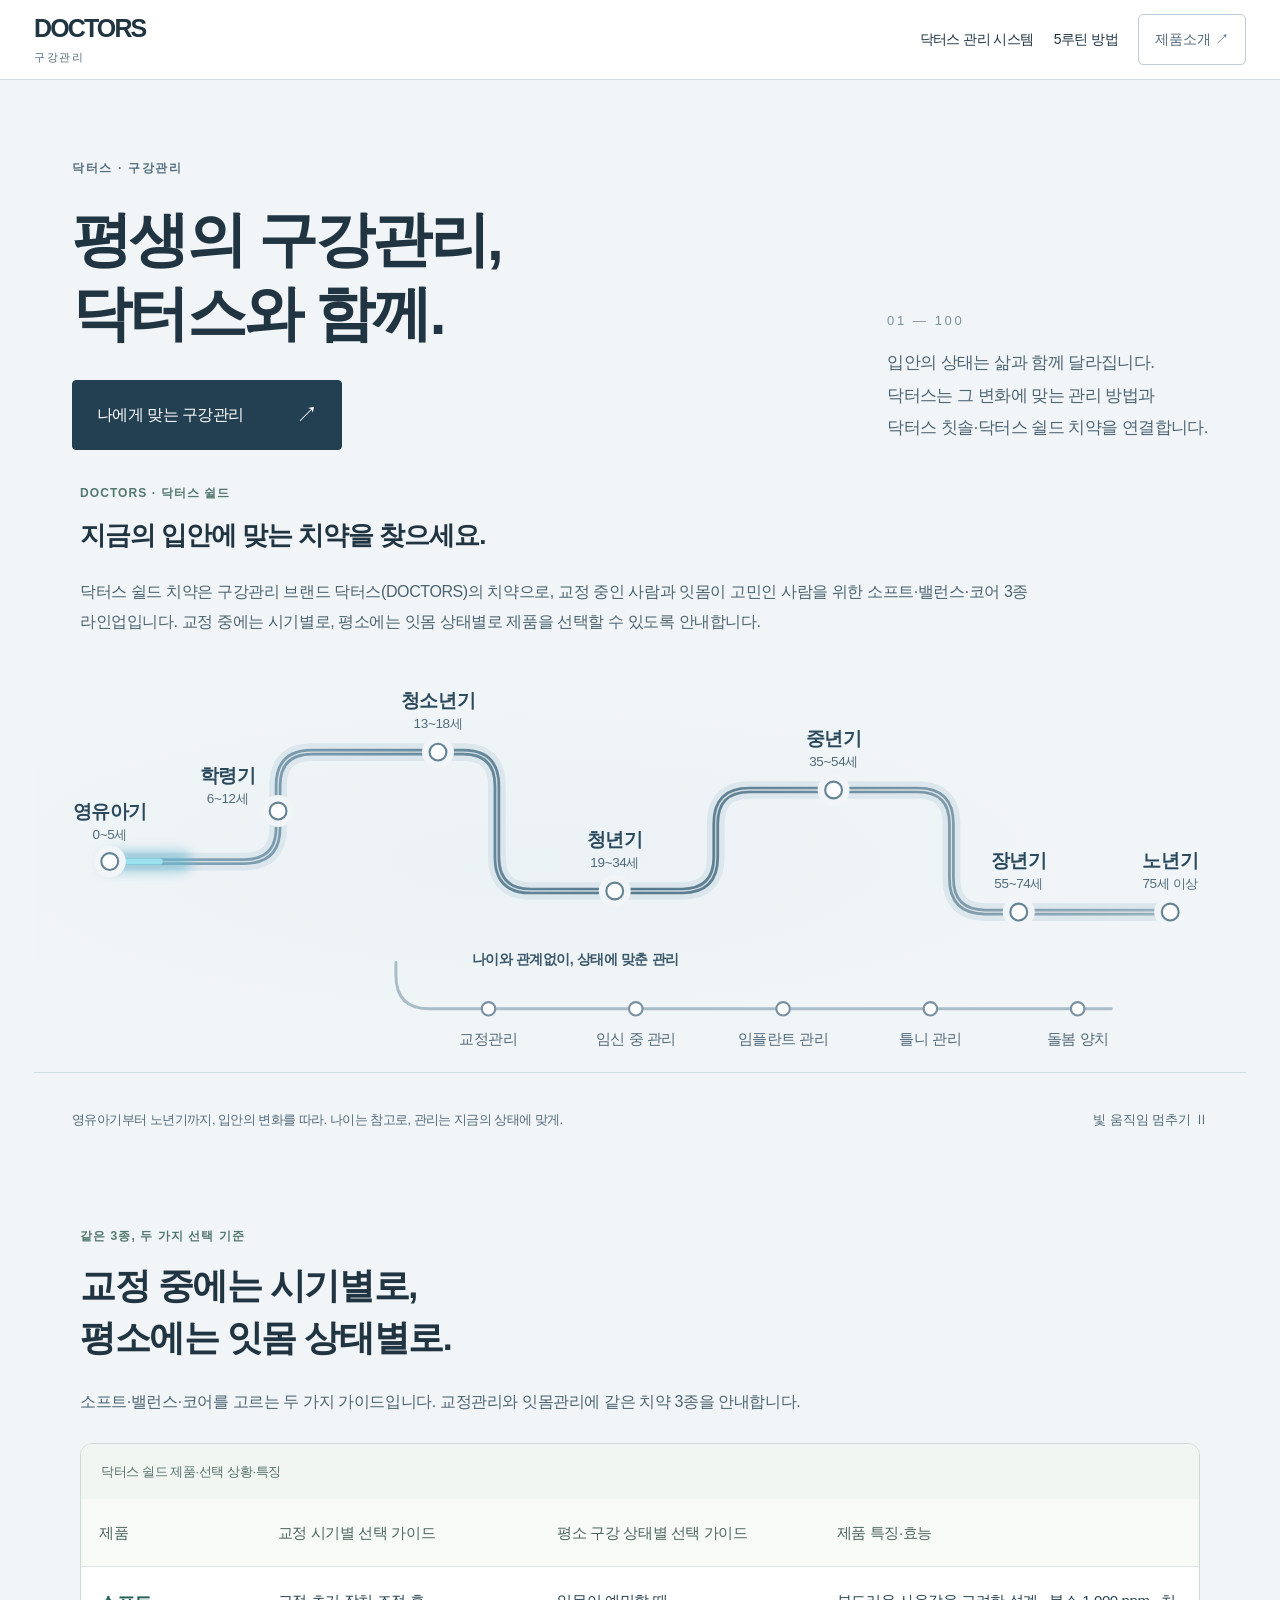
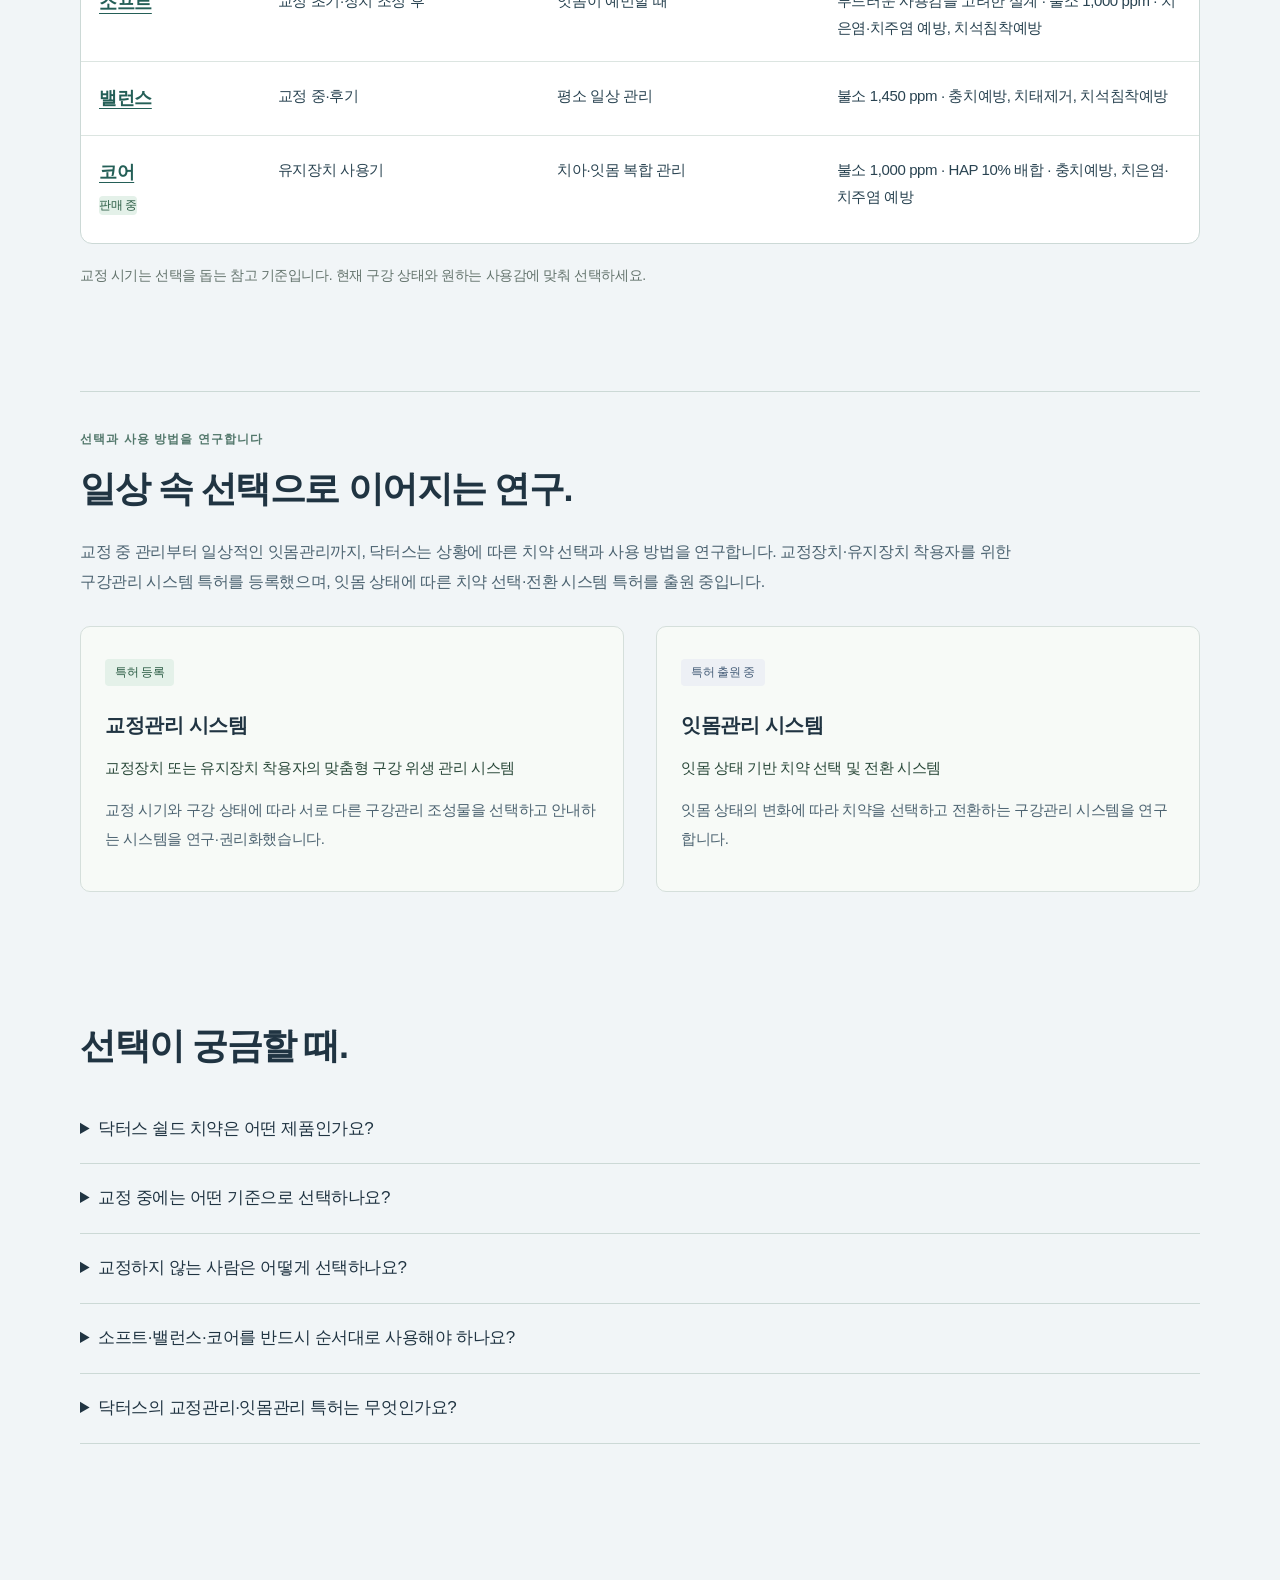
==== commit ae04e0d3: "Clarify Doctors Shield lineup, selection guides and patent research Unify brand definition across ho" ====
--- a/index.html
+++ b/index.html
@@ -1,5 +1,5 @@
 <!doctype html>
-<html lang="ko"><head><meta name="google-site-verification" content="6LTmi_4A4277LN669EOjtBsFa8J6amvrurFFKspxq5I"><meta charset="utf-8"><meta name="viewport" content="width=device-width,initial-scale=1"><meta name="color-scheme" content="dark"><meta name="doctors-product-naming" content="소프트·밸런스·코어 한글 우선, 영어는 아래 작게"><title>닥터스 공식 홈페이지 | 닥터스 쉴드 치약·칫솔</title>
+<html lang="ko"><head><meta name="naver-site-verification" content="fa7120516d6c768d42062e56af8af47490e0a751" /><meta name="google-site-verification" content="6LTmi_4A4277LN669EOjtBsFa8J6amvrurFFKspxq5I"><meta charset="utf-8"><meta name="viewport" content="width=device-width,initial-scale=1"><meta name="color-scheme" content="dark"><meta name="doctors-product-naming" content="소프트·밸런스·코어 한글 우선, 영어는 아래 작게"><title>닥터스 공식 홈페이지 | 닥터스 쉴드 치약·교정·잇몸관리</title>
 <style>
 :root{--bg:#090f19;--ink:#eff5f7;--muted:#91a6b8;--line:#28384a;--blue:#65b4ee;--green:#45d7aa;--gold:#d2b074}*{box-sizing:border-box}body{margin:0;color:var(--ink);background:var(--bg);font-family:-apple-system,BlinkMacSystemFont,'Apple SD Gothic Neo','Malgun Gothic',sans-serif;letter-spacing:-.035em}button{font:inherit;cursor:pointer;color:inherit}a{color:inherit;text-decoration:none}button:focus-visible,a:focus-visible,[role=button]:focus-visible{outline:2px solid var(--blue);outline-offset:5px}[hidden]{display:none!important}h1,h2,h3,p{margin:0}.topbar{padding:0 34px;height:72px;display:flex;align-items:center;justify-content:space-between;border-bottom:1px solid #1c2b3b}.brand{font:700 25px Arial,sans-serif;letter-spacing:-.075em}.brand small{font:9px Arial;letter-spacing:.15em;color:#7e9fb6;display:block;margin-top:7px}.edition{font-size:11px;color:#8198ad;letter-spacing:0}.app{max-width:1540px;margin:auto;padding:26px 34px 24px}.trail{display:flex;gap:8px;align-items:center;flex-wrap:wrap;min-height:28px;font-size:11px;color:#7892a8}.trail button{background:none;border:0;padding:4px 0;color:#9bb8ce;font-size:11px}.trail button:last-of-type{color:var(--ink)}.trail span{color:#4f667c}.intro{display:flex;justify-content:space-between;align-items:flex-end;gap:40px;padding:23px 0 23px}.kicker{font:9px Arial,sans-serif;letter-spacing:.18em;color:var(--blue);margin-bottom:12px}.intro h1{font-size:clamp(26px,3vw,42px);font-weight:550;letter-spacing:-.05em;line-height:1.25}.intro p{max-width:430px;font-size:13px;line-height:1.8;color:var(--muted);white-space:pre-line}.map-layout{display:grid;grid-template-columns:1fr;gap:0;background:radial-gradient(ellipse at 48% 40%,#142333 0%,#0a1320 67%);border:1px solid #213347;border-radius:12px;overflow:hidden;position:relative}.map-layout.detail{grid-template-columns:minmax(0,1fr) 370px}.map-wrap{position:relative;min-width:0}.world{width:100%;height:clamp(360px,calc(100dvh - 310px),680px);display:block;touch-action:pan-y}.world text{font-family:-apple-system,BlinkMacSystemFont,'Apple SD Gothic Neo','Malgun Gothic',sans-serif;fill:#e3eef4;letter-spacing:-1px;pointer-events:none;paint-order:stroke;stroke:#0d1825;stroke-width:8px;stroke-linejoin:round}.world .subtext{fill:#8da7bb}.world .year{fill:#bed4e6;font-family:Arial,sans-serif;letter-spacing:0}.world .station{cursor:pointer;outline:none}.world .station .station-ring{fill:#102334;stroke:#678096;stroke-width:3}.world .station:hover .station-ring,.world .station:focus .station-ring{stroke:var(--blue);stroke-width:5;filter:url(#blue-glow)}.world .station.selected .station-ring{stroke:var(--green);stroke-width:5}.world .station .station-dot{fill:#7592a7}.world .station.selected .station-dot{fill:var(--green)}.world .route{fill:none;stroke-linecap:round;stroke-linejoin:round}.world .route-base{stroke:#233f53;stroke-width:23}.world .route-color{stroke:url(#route-color);stroke-width:10}.world .route-dash{stroke:#dcecf3;stroke-width:2;stroke-dasharray:4 14;opacity:.55;animation:flow 20s linear infinite}.layer{transition:opacity .45s}.layer.inactive{opacity:0;pointer-events:none}.layer.context{opacity:.2;pointer-events:none}.world .label{font-size:43px}.world .stage-sub{font-size:26px;fill:#9fb2c3}.world .route-caption{font-size:24px;fill:#87a4bb;letter-spacing:3px}.world .bright{fill:var(--blue)}.map-note{position:absolute;left:23px;bottom:19px;color:#7d97aa;font-size:10px;line-height:1.7;max-width:330px;pointer-events:none}.toolbar{display:flex;justify-content:space-between;gap:16px;align-items:center;padding:18px 0 8px}.navigation{display:flex;gap:9px}.navigation button,.primary,.phase-bar button{border:1px solid #32495e;border-radius:5px;background:#111f2c;padding:11px 17px;font-size:12px}.navigation button:disabled{opacity:.3;cursor:default}.primary{background:#c8e9f4;color:#112c3a;border-color:#c8e9f4;min-width:150px}.primary:hover{background:#e0f3f9}.map-status{font:9px Arial,sans-serif;letter-spacing:.13em;color:#7292aa}.phase-bar{display:flex;gap:8px;flex-wrap:wrap;padding-bottom:15px;align-items:center}.phase-bar .phase-label{font-size:10px;color:#89a0b3;margin-right:8px}.phase-bar button{padding:8px 13px;font-size:11px;background:transparent;color:#8ba6b9}.phase-bar button[aria-pressed=true]{border-color:#52b3cf;color:#c3e7f1;background:#142c3b}.inspector{background:#0f1c29;border-left:1px solid #2a3d50;padding:27px 25px;max-height:clamp(360px,calc(100dvh - 310px),680px);overflow-y:auto;scrollbar-width:thin;scrollbar-color:#355066 transparent}.inspector .kicker{font-size:9px;margin-bottom:10px}.inspector h2{font-size:25px;font-weight:550;line-height:1.4;letter-spacing:-.05em}.inspector .description{font-size:12px;line-height:1.8;color:#a7bbcb;margin-top:13px}.location-box{margin-top:20px;padding:13px 0;border-top:1px solid #293f52;border-bottom:1px solid #293f52}.location-box h3,.tools h3,.paste-pick h3{font-size:11px;font-weight:500;color:#8ba8bd;margin-bottom:10px}.mouth{display:block;width:100%;height:114px}.location-list{font-size:11px;line-height:1.8;color:#bdcfdd;display:flex;flex-wrap:wrap;gap:4px 12px;margin-top:7px}.location-list b{color:var(--blue);font-weight:500}.tools{margin-top:20px}.tool-tabs{display:flex;flex-wrap:wrap;gap:6px}.tool-tabs button{border:1px solid #31485e;background:none;border-radius:4px;font-size:11px;padding:7px 10px;color:#a5bed0}.tool-tabs button[aria-pressed=true]{color:#ddf1f7;border-color:#7bbecf;background:#193444}.tool-art{border-radius:6px;background:#0a1520;margin-top:12px;padding:6px}.tool-art svg{width:100%;height:160px;display:block}.tool-art p{padding:7px 10px 11px;color:#9eb5c7;font-size:11px;line-height:1.8}.paste-pick{margin-top:22px}.signals{display:flex;justify-content:center;gap:12px}.signal{--color:var(--green);--phase:0s;background:#111523;width:86px;height:114px;border:1px solid #364051;border-radius:50px;display:flex;flex-direction:column;align-items:center;justify-content:center;position:relative;overflow:hidden;gap:12px;padding:0}.signal:before{position:absolute;top:0;left:0;right:0;height:4px;background:var(--color);content:'';animation:strip 6s ease-in-out var(--phase) infinite}.signal.blue{--color:var(--blue);--phase:-4s}.signal.gold{--color:var(--gold);--phase:-2s}.signal i{width:36px;height:36px;background:var(--color);border-radius:50%;animation:lamp 6s ease-in-out var(--phase) infinite}.signal strong{font-size:13px;display:block;font-weight:550}.signal small{display:block;font:7px Arial;letter-spacing:.06em;color:#8ea3b6;margin-top:4px}.signal[aria-pressed=true]{border-color:var(--color);background:#1c2631}.product-card{display:grid;grid-template-columns:65px minmax(0,1fr);gap:15px;align-items:center;margin-top:16px;min-height:152px}.tube svg{width:100%;height:145px}.product-card h3{color:#d7e9f5;font-size:14px;margin:0 0 9px}.product-card p{font-size:11px;color:#95adc0;line-height:1.8}.micro-note{font-size:9px!important;line-height:1.7!important;color:#718ba0!important;margin-top:13px}.source-note{font-size:10px;color:#68869e;line-height:1.8;margin-top:15px}.bottom-note{display:flex;justify-content:space-between;gap:20px;margin-top:13px;font-size:10px;color:#647e94;line-height:1.8}.bottom-note b{font-weight:400;color:#9bb6c9} @keyframes flow{to{stroke-dashoffset:-180}}@keyframes lamp{0%,20%,100%{filter:brightness(1.16);box-shadow:0 0 13px var(--color),0 0 28px color-mix(in srgb,var(--color) 42%,transparent)}33%,87%{filter:brightness(.48);box-shadow:none}}@keyframes strip{0%,20%,100%{opacity:1}33%,87%{opacity:.25}}
 @media(max-width:760px){.topbar{padding:0 20px;height:64px}.brand{font-size:22px}.edition{font-size:9px}.app{padding:19px 16px}.intro{display:block;padding:20px 0}.intro h1{font-size:28px}.intro p{margin-top:12px;font-size:11px;line-height:1.8;max-width:330px}.trail{font-size:10px;gap:6px}.trail button{font-size:10px}.world{height:460px}.map-layout.detail{grid-template-columns:1fr}.map-layout.detail .world{height:250px}.inspector{max-height:none;border-left:0;border-top:1px solid #293f52;padding:24px 23px}.inspector h2{font-size:24px}.mouth{height:126px}.tool-art svg{height:180px}.map-note{left:16px;bottom:14px;font-size:9px;max-width:230px}.toolbar{gap:8px;padding-top:13px;flex-wrap:wrap}.navigation button,.primary{font-size:11px;padding:10px 12px}.primary{min-width:140px}.map-status{display:none}.phase-bar{gap:6px}.phase-bar .phase-label{width:100%;font-size:9px}.phase-bar button{font-size:10px;padding:8px 10px}.bottom-note{display:block;font-size:9px}.bottom-note span{display:block}.source-note{font-size:9px}.signals{gap:16px}.signal{width:90px;height:118px}.product-card{grid-template-columns:75px 1fr}.tube svg{height:160px}}
@@ -546,22 +546,22 @@
 .journey-stop text.journey-age{font-size:16px;font-weight:400;fill:#526b7b}.life-focus{padding:30px 0;border-bottom:1px solid #cfdbdf}.life-focus>span{font-size:14px;color:#526b7b}.life-focus h2{font-size:clamp(23px,3vw,32px);line-height:1.5;margin:12px 0}.life-management{padding-top:12px}.life-neighbours{display:flex;justify-content:space-between;gap:20px;padding:35px 0;border-top:1px solid #d6e0e2;margin-top:35px}.life-neighbours a{font-size:16px;padding:10px 0}.age-special>p{font-size:16px;color:#526973}.cg-route-links a{min-height:44px;display:inline-flex;align-items:center}.world .special-sub{font-size:22px}
 @media(max-width:760px){.journey-stop text.journey-age{font-size:28px}.map-layout.overview .world{height:860px}.life-focus{padding:24px 0}.life-management .system-roles dt{font-size:20px}.life-management .system-roles dd{font-size:16px}.world .special-sub{font-size:27px}}
 </style><link rel="canonical" href="__SITE_ORIGIN__/"><link rel="icon" href="favicon.svg">
-<meta name="description" content="닥터스 공식 홈페이지. 닥터스 쉴드 소프트·밸런스·코어 치약과 닥터스 칫솔·소도구를 소개합니다. 생애와 구강 상태에 맞는 관리 방법을 살펴보세요.">
+<meta name="description" content="닥터스(DOCTORS)의 닥터스 쉴드 소프트·밸런스·코어 3종 치약. 교정 시기와 평소 잇몸 상태에 맞는 선택 가이드, 제품 특징과 특허 현황을 확인하세요.">
 <meta name="robots" content="index,follow">
 <meta property="og:type" content="website">
 <meta property="og:locale" content="ko_KR">
 <meta property="og:site_name" content="닥터스">
-<meta property="og:title" content="닥터스 공식 홈페이지 | 닥터스 쉴드 치약·칫솔">
-<meta property="og:description" content="닥터스 공식 홈페이지. 닥터스 쉴드 소프트·밸런스·코어 치약과 닥터스 칫솔·소도구를 소개합니다. 생애와 구강 상태에 맞는 관리 방법을 살펴보세요.">
+<meta property="og:title" content="닥터스 공식 홈페이지 | 닥터스 쉴드 치약·교정·잇몸관리">
+<meta property="og:description" content="닥터스(DOCTORS)의 닥터스 쉴드 소프트·밸런스·코어 3종 치약. 교정 시기와 평소 잇몸 상태에 맞는 선택 가이드, 제품 특징과 특허 현황을 확인하세요.">
 <meta property="og:url" content="__SITE_ORIGIN__/">
-<script type="application/ld+json">{"@context": "https://schema.org", "@graph": [{"@type": "Organization", "@id": "__SITE_ORIGIN__/#organization", "name": "닥터스", "alternateName": "DOCTORS", "url": "__SITE_ORIGIN__/", "brand": {"@type": "Brand", "@id": "__SITE_ORIGIN__/#shield", "name": "닥터스 쉴드", "alternateName": ["닥터스쉴드", "Doctors Shield"]}}, {"@type": "WebSite", "@id": "__SITE_ORIGIN__/#website", "url": "__SITE_ORIGIN__/", "name": "닥터스", "alternateName": ["닥터스 공식 홈페이지", "DOCTORS"], "inLanguage": "ko-KR", "publisher": {"@id": "__SITE_ORIGIN__/#organization"}}, {"@type": "WebPage", "@id": "__SITE_ORIGIN__/#webpage", "url": "__SITE_ORIGIN__/", "name": "닥터스 공식 홈페이지 | 닥터스 쉴드 치약·칫솔", "description": "닥터스 공식 홈페이지. 닥터스 쉴드 소프트·밸런스·코어 치약과 닥터스 칫솔·소도구를 소개합니다. 생애와 구강 상태에 맞는 관리 방법을 살펴보세요.", "isPartOf": {"@id": "__SITE_ORIGIN__/#website"}, "about": [{"@id": "__SITE_ORIGIN__/#organization"}, {"@id": "__SITE_ORIGIN__/#shield"}]}]}</script>
-</head><body>
+<script type="application/ld+json">{"@context": "https://schema.org", "@graph": [{"@type": "Organization", "@id": "__SITE_ORIGIN__/#organization", "name": "닥터스", "alternateName": "DOCTORS", "url": "__SITE_ORIGIN__/", "brand": {"@type": "Brand", "@id": "__SITE_ORIGIN__/#shield", "name": "닥터스 쉴드", "alternateName": ["닥터스쉴드", "Doctors Shield"]}}, {"@type": "WebSite", "@id": "__SITE_ORIGIN__/#website", "url": "__SITE_ORIGIN__/", "name": "닥터스", "alternateName": ["닥터스 공식 홈페이지", "DOCTORS"], "inLanguage": "ko-KR", "publisher": {"@id": "__SITE_ORIGIN__/#organization"}}, {"@type": "WebPage", "@id": "__SITE_ORIGIN__/#webpage", "url": "__SITE_ORIGIN__/", "name": "닥터스 공식 홈페이지 | 닥터스 쉴드 치약·교정·잇몸관리", "description": "닥터스(DOCTORS)의 닥터스 쉴드 소프트·밸런스·코어 3종 치약. 교정 시기와 평소 잇몸 상태에 맞는 선택 가이드, 제품 특징과 특허 현황을 확인하세요.", "isPartOf": {"@id": "__SITE_ORIGIN__/#website"}, "about": [{"@id": "__SITE_ORIGIN__/#organization"}, {"@id": "__SITE_ORIGIN__/#shield"}]}]}</script>
+<link rel="stylesheet" href="brand-guide.css?v=1"><script type="application/ld+json" id="page-faq-schema">{"@context": "https://schema.org", "@type": "FAQPage", "mainEntity": [{"@type": "Question", "name": "닥터스 쉴드 치약은 어떤 제품인가요?", "acceptedAnswer": {"@type": "Answer", "text": "닥터스 쉴드 치약은 구강관리 브랜드 닥터스(DOCTORS)의 치약으로, 교정 중인 사람과 잇몸이 고민인 사람을 위한 소프트·밸런스·코어 3종 라인업입니다. 교정 중에는 시기별로, 평소에는 잇몸 상태별로 제품을 선택할 수 있도록 안내합니다."}}, {"@type": "Question", "name": "교정 중에는 어떤 기준으로 선택하나요?", "acceptedAnswer": {"@type": "Answer", "text": "교정 초기·장치 조정 후에는 소프트, 교정 중·후기에는 밸런스, 유지장치 사용기에는 코어를 참고해 선택합니다. 소프트는 부드러운 사용감을 고려한 설계, 밸런스는 불소 1,450 ppm의 일상 관리, 코어는 불소 1,000 ppm과 HAP 10% 배합의 치아·잇몸 복합관리를 특징으로 합니다. 현재 구강 상태와 원하는 사용감을 함께 살펴보세요."}}, {"@type": "Question", "name": "교정하지 않는 사람은 어떻게 선택하나요?", "acceptedAnswer": {"@type": "Answer", "text": "잇몸이 예민할 때는 소프트, 평소 일상 관리에는 밸런스, 치아·잇몸 복합 관리에는 코어를 선택할 수 있습니다. 교정 중에 안내하는 제품과 같은 소프트·밸런스·코어 3종입니다. 각 제품의 불소 함량, 사용감과 표시된 효능·효과를 살펴 선택하세요."}}, {"@type": "Question", "name": "소프트·밸런스·코어를 반드시 순서대로 사용해야 하나요?", "acceptedAnswer": {"@type": "Answer", "text": "아니요. 현재 구강 상태와 원하는 사용감에 맞는 한 가지로 시작할 수 있습니다. 상태가 달라지면 제품을 바꾸거나 서로 다른 양치 시간에 나누어 선택할 수 있습니다."}}, {"@type": "Question", "name": "닥터스의 교정관리·잇몸관리 특허는 무엇인가요?", "acceptedAnswer": {"@type": "Answer", "text": "교정관리 시스템은 특허 등록, 잇몸관리 시스템은 특허 출원 중입니다. 교정장치 또는 유지장치 착용자의 맞춤형 구강 위생 관리 시스템과 잇몸 상태 기반 치약 선택 및 전환 시스템을 통해, 상황에 따른 선택과 사용 방법을 연구합니다."}}]}</script></head><body>
 <header class="topbar"><a class="brand" href="#entrance">DOCTORS<small>구강관리</small></a><nav class="cg-nav" aria-label="주요 메뉴"><a href="#system">닥터스 관리 시스템</a><a href="#routine">5루틴 방법</a><a class="edition product-entry" href="toothpaste.html">제품소개 ↗</a></nav></header>
 <main class="app" id="app-shell"><section class="entrance" id="entrance" aria-labelledby="entrance-title">
       <div class="entrance-heading"><div class="entrance-copy"><p class="entrance-eyebrow">닥터스 · 구강관리</p>
       <h1 id="entrance-title">평생의 구강관리,<br>닥터스와 함께.</h1>
       <a class="entrance-start" href="#map">나에게 맞는 구강관리 <span aria-hidden="true">↗</span></a></div>
-      <div class="entrance-value"><span class="entrance-value-index">01 — 100</span><p>입안의 상태는 삶과 함께 달라집니다.<br>닥터스는 그 변화에 맞는 관리 방법과<br>닥터스 칫솔·닥터스 쉴드 치약을 연결합니다.</p></div></div>
+      <div class="entrance-value"><span class="entrance-value-index">01 — 100</span><p>입안의 상태는 삶과 함께 달라집니다.<br>닥터스는 그 변화에 맞는 관리 방법과<br>닥터스 칫솔·닥터스 쉴드 치약을 연결합니다.</p></div></div><section class="brand-guide bg-intro" id="shield-definition"><p class="bg-eyebrow">DOCTORS · 닥터스 쉴드</p><h2>지금의 입안에 맞는 치약을 찾으세요.</h2><p>닥터스 쉴드 치약은 구강관리 브랜드 닥터스(DOCTORS)의 치약으로, 교정 중인 사람과 잇몸이 고민인 사람을 위한 소프트·밸런스·코어 3종 라인업입니다. 교정 중에는 시기별로, 평소에는 잇몸 상태별로 제품을 선택할 수 있도록 안내합니다.</p></section>
       <div class="entrance-graphic"><svg class="entrance-map entrance-map-desktop" viewBox="0 35 1440 455" role="group" aria-label="영유아기부터 노년기까지 7개 생애 구간과 교정, 임신, 임플란트, 틀니, 돌봄 관리 노선">
     <defs><linearGradient id="journey-ink-desktop" x1="0" y1="0" x2="1" y2="0"><stop stop-color="#8babbc"/><stop offset=".5" stop-color="#55798d"/><stop offset="1" stop-color="#9ab2bf"/></linearGradient><filter id="journey-glow-desktop" x="-50%" y="-50%" width="200%" height="200%"><feGaussianBlur stdDeviation="7"/></filter></defs>
     <path class="journey-track-shadow" d="M90 240H250Q290 240 290 200V150Q290 110 330 110H510Q550 110 550 150V235Q550 275 590 275H770Q810 275 810 235V195Q810 155 850 155H1050Q1090 155 1090 195V260Q1090 300 1130 300H1350"/><path class="journey-track" d="M90 240H250Q290 240 290 200V150Q290 110 330 110H510Q550 110 550 150V235Q550 275 590 275H770Q810 275 810 235V195Q810 155 850 155H1050Q1090 155 1090 195V260Q1090 300 1130 300H1350"/><path class="journey-track-highlight" d="M90 240H250Q290 240 290 200V150Q290 110 330 110H510Q550 110 550 150V235Q550 275 590 275H770Q810 275 810 235V195Q810 155 850 155H1050Q1090 155 1090 195V260Q1090 300 1130 300H1350"/>
@@ -578,10 +578,10 @@
     <path class="journey-light-core journey-moving" pathLength="100" d="M70 100H270Q310 100 310 140V190Q310 230 350 230H530Q570 230 570 270V320Q570 360 530 360H160Q120 360 120 400V420Q120 460 160 460H570"/>
     <a class="journey-stop-link" href="#life/infant" aria-label="영유아기 약 0~5세 관리 안내"><g class="journey-stop"><circle class="journey-stop-halo" cx="70" cy="100" r="19"/><circle cx="70" cy="100" r="10"/><text x="70" y="56" text-anchor="middle">영유아기</text><text class="journey-age" x="70" y="81" text-anchor="middle">0~5세</text></g></a><a class="journey-stop-link" href="#life/school" aria-label="학령기 약 6~12세 관리 안내"><g class="journey-stop"><circle class="journey-stop-halo" cx="240" cy="100" r="19"/><circle cx="240" cy="100" r="10"/><text x="240" y="56" text-anchor="middle">학령기</text><text class="journey-age" x="240" y="81" text-anchor="middle">6~12세</text></g></a><a class="journey-stop-link" href="#life/teen" aria-label="청소년기 약 13~18세 관리 안내"><g class="journey-stop"><circle class="journey-stop-halo" cx="460" cy="230" r="19"/><circle cx="460" cy="230" r="10"/><text x="460" y="183" text-anchor="middle">청소년기</text><text class="journey-age" x="460" y="208" text-anchor="middle">13~18세</text></g></a><a class="journey-stop-link" href="#life/young" aria-label="청년기 약 19~34세 관리 안내"><g class="journey-stop"><circle class="journey-stop-halo" cx="350" cy="360" r="19"/><circle cx="350" cy="360" r="10"/><text x="350" y="313" text-anchor="middle">청년기</text><text class="journey-age" x="350" y="338" text-anchor="middle">19~34세</text></g></a><a class="journey-stop-link" href="#life/middle" aria-label="중년기 약 35~54세 관리 안내"><g class="journey-stop"><circle class="journey-stop-halo" cx="120" cy="420" r="19"/><circle cx="120" cy="420" r="10"/><text x="120" y="371" text-anchor="middle">중년기</text><text class="journey-age" x="120" y="396" text-anchor="middle">35~54세</text></g></a><a class="journey-stop-link" href="#life/mature" aria-label="장년기 약 55~74세 관리 안내"><g class="journey-stop"><circle class="journey-stop-halo" cx="350" cy="460" r="19"/><circle cx="350" cy="460" r="10"/><text x="350" y="496" text-anchor="middle">장년기</text><text class="journey-age" x="350" y="521" text-anchor="middle">55~74세</text></g></a><a class="journey-stop-link" href="#life/senior" aria-label="노년기 약 75세 이상 관리 안내"><g class="journey-stop"><circle class="journey-stop-halo" cx="570" cy="460" r="19"/><circle cx="570" cy="460" r="10"/><text x="570" y="496" text-anchor="middle">노년기</text><text class="journey-age" x="570" y="521" text-anchor="middle">75세 이상</text></g></a><text class="journey-special-heading" x="70" y="566">나이와 관계없이, 상태에 맞춘 관리</text><a href="ortho.html" aria-label="교정관리 안내"><circle class="journey-special-stop" cx="100" cy="620" r="8"/><text class="journey-special-label" x="100" y="662" text-anchor="middle">교정<tspan x="100" dy="27">관리</tspan></text></a><a href="#route/pregnancy" aria-label="임신 중 관리 안내"><circle class="journey-special-stop" cx="220" cy="620" r="8"/><text class="journey-special-label" x="220" y="662" text-anchor="middle">임신<tspan x="220" dy="27">관리</tspan></text></a><a href="#route/implant" aria-label="임플란트 관리 안내"><circle class="journey-special-stop" cx="340" cy="620" r="8"/><text class="journey-special-label" x="340" y="662" text-anchor="middle">임플란트<tspan x="340" dy="27">관리</tspan></text></a><a href="#route/denture" aria-label="틀니 관리 안내"><circle class="journey-special-stop" cx="460" cy="620" r="8"/><text class="journey-special-label" x="460" y="662" text-anchor="middle">틀니<tspan x="460" dy="27">관리</tspan></text></a><a href="#route/care" aria-label="돌봄 양치 안내"><circle class="journey-special-stop" cx="580" cy="620" r="8"/><text class="journey-special-label" x="580" y="662" text-anchor="middle">돌봄<tspan x="580" dy="27">양치</tspan></text></a></svg></div>
       <div class="entrance-caption"><p>영유아기부터 노년기까지, 입안의 변화를 따라.<br class="mobile-break"> 나이는 참고로, 관리는 지금의 상태에 맞게.</p><button id="journey-motion" aria-pressed="false">빛 움직임 멈추기 Ⅱ</button></div>
-    </section><div id="explorer" hidden><nav class="trail" id="trail" aria-label="지도에서 현재 위치"></nav><div class="intro brand-intro" id="intro"><div><div class="kicker" id="chapter">닥터스 구강관리 · 100세 인생의 구강관리</div><h1 id="title" tabindex="-1">내 상태에 맞는<br>관리 여정</h1></div><p id="summary">닥터스는 구강 상태에 맞는 양치 방법과 칫솔·치약을 연결합니다.
+    <section class="brand-guide" id="selection-guide" aria-label="닥터스 쉴드 두 가지 선택 가이드"><p class="bg-eyebrow">같은 3종, 두 가지 선택 기준</p><h2>교정 중에는 시기별로,<br>평소에는 잇몸 상태별로.</h2><p>소프트·밸런스·코어를 고르는 두 가지 가이드입니다. 교정관리와 잇몸관리에 같은 치약 3종을 안내합니다.</p><div class="bg-table-wrap" tabindex="0" role="region" aria-label="치약 선택표"><table class="bg-table"><caption>닥터스 쉴드 제품·선택 상황·특징</caption><thead><tr><th scope="col">제품</th><th scope="col">교정 시기별 선택 가이드</th><th scope="col">평소 구강 상태별 선택 가이드</th><th scope="col">제품 특징·효능</th></tr></thead><tbody><tr><th scope="row"><a href="soft.html">소프트</a></th><td>교정 초기·장치 조정 후</td><td>잇몸이 예민할 때</td><td>부드러운 사용감을 고려한 설계 · 불소 1,000 ppm · 치은염·치주염 예방, 치석침착예방</td></tr><tr><th scope="row"><a href="balance.html">밸런스</a></th><td>교정 중·후기</td><td>평소 일상 관리</td><td>불소 1,450 ppm · 충치예방, 치태제거, 치석침착예방</td></tr><tr><th scope="row"><a href="core.html">코어</a><span class="bg-status">판매 중</span></th><td>유지장치 사용기</td><td>치아·잇몸 복합 관리</td><td>불소 1,000 ppm · HAP 10% 배합 · 충치예방, 치은염·치주염 예방</td></tr></tbody></table></div><p class="bg-note">교정 시기는 선택을 돕는 참고 기준입니다. 현재 구강 상태와 원하는 사용감에 맞춰 선택하세요.</p></section><section class="brand-guide bg-research" id="research"><p class="bg-eyebrow">선택과 사용 방법을 연구합니다</p><h2>일상 속 선택으로 이어지는 연구.</h2><p>교정 중 관리부터 일상적인 잇몸관리까지, 닥터스는 상황에 따른 치약 선택과 사용 방법을 연구합니다. 교정장치·유지장치 착용자를 위한 구강관리 시스템 특허를 등록했으며, 잇몸 상태에 따른 치약 선택·전환 시스템 특허를 출원 중입니다.</p><div class="bg-patents"><article><span class="bg-status">특허 등록</span><h3>교정관리 시스템</h3><p class="bg-patent-name">교정장치 또는 유지장치 착용자의 맞춤형 구강 위생 관리 시스템</p><p>교정 시기와 구강 상태에 따라 서로 다른 구강관리 조성물을 선택하고 안내하는 시스템을 연구·권리화했습니다.</p></article><article><span class="bg-status bg-pending">특허 출원 중</span><h3>잇몸관리 시스템</h3><p class="bg-patent-name">잇몸 상태 기반 치약 선택 및 전환 시스템</p><p>잇몸 상태의 변화에 따라 치약을 선택하고 전환하는 구강관리 시스템을 연구합니다.</p></article></div></section><section class="brand-guide bg-faq" id="brand-faq"><h2>선택이 궁금할 때.</h2><details><summary>닥터스 쉴드 치약은 어떤 제품인가요?</summary><p>닥터스 쉴드 치약은 구강관리 브랜드 닥터스(DOCTORS)의 치약으로, 교정 중인 사람과 잇몸이 고민인 사람을 위한 소프트·밸런스·코어 3종 라인업입니다. 교정 중에는 시기별로, 평소에는 잇몸 상태별로 제품을 선택할 수 있도록 안내합니다.</p></details><details><summary>교정 중에는 어떤 기준으로 선택하나요?</summary><p>교정 초기·장치 조정 후에는 소프트, 교정 중·후기에는 밸런스, 유지장치 사용기에는 코어를 참고해 선택합니다. 소프트는 부드러운 사용감을 고려한 설계, 밸런스는 불소 1,450 ppm의 일상 관리, 코어는 불소 1,000 ppm과 HAP 10% 배합의 치아·잇몸 복합관리를 특징으로 합니다. 현재 구강 상태와 원하는 사용감을 함께 살펴보세요.</p></details><details><summary>교정하지 않는 사람은 어떻게 선택하나요?</summary><p>잇몸이 예민할 때는 소프트, 평소 일상 관리에는 밸런스, 치아·잇몸 복합 관리에는 코어를 선택할 수 있습니다. 교정 중에 안내하는 제품과 같은 소프트·밸런스·코어 3종입니다. 각 제품의 불소 함량, 사용감과 표시된 효능·효과를 살펴 선택하세요.</p></details><details><summary>소프트·밸런스·코어를 반드시 순서대로 사용해야 하나요?</summary><p>아니요. 현재 구강 상태와 원하는 사용감에 맞는 한 가지로 시작할 수 있습니다. 상태가 달라지면 제품을 바꾸거나 서로 다른 양치 시간에 나누어 선택할 수 있습니다.</p></details><details><summary>닥터스의 교정관리·잇몸관리 특허는 무엇인가요?</summary><p>교정관리 시스템은 특허 등록, 잇몸관리 시스템은 특허 출원 중입니다. 교정장치 또는 유지장치 착용자의 맞춤형 구강 위생 관리 시스템과 잇몸 상태 기반 치약 선택 및 전환 시스템을 통해, 상황에 따른 선택과 사용 방법을 연구합니다.</p></details></section></section><div id="explorer" hidden><nav class="trail" id="trail" aria-label="지도에서 현재 위치"></nav><div class="intro brand-intro" id="intro"><div><div class="kicker" id="chapter">닥터스 구강관리 · 100세 인생의 구강관리</div><h1 id="title" tabindex="-1">내 상태에 맞는<br>관리 여정</h1></div><p id="summary">닥터스는 구강 상태에 맞는 양치 방법과 칫솔·치약을 연결합니다.
 아래 지도에서 나의 시기와 관리 상황을 찾아보세요.</p></div>
 
-<section class="shield-product-intro" id="shield-product-intro" hidden><header class="shield-family-heading"><div class="shield-eyebrow">DOCTORS · PRODUCT COLLECTION</div><h1 id="shield-product-title" class="shield-product-title">닥터스 쉴드</h1><p class="shield-product-sub">사용감과 관리 목적에 맞춰 선택하는<br>세 가지 치약.</p></header><nav class="shield-choices" aria-label="닥터스 쉴드 치약 선택"><a class="shield-choice" data-shield-product="0" href="soft.html"><strong>소프트</strong><small lang="en">SOFT</small></a><a class="shield-choice" data-shield-product="1" href="balance.html"><strong>밸런스</strong><small lang="en">BALANCE</small></a><a class="shield-choice" data-shield-product="2" href="core.html"><strong>코어</strong><small lang="en">CORE</small></a></nav></section><section class="shield-family-content" id="shield-family-content" aria-label="치약 3종 제품소개" hidden><div class="shield-family-grid"><a class="shield-family-card" href="soft.html"><div class="shield-family-cutout" id="shield-family-cutout-0"></div><div class="shield-family-label"><h3>소프트<small lang="en">SOFT</small></h3><p>양치가 부담스러울 때, 부드러운 사용감으로.</p><span>제품 상세 보기 ↗</span></div></a><a class="shield-family-card" href="balance.html"><div class="shield-family-cutout" id="shield-family-cutout-1"></div><div class="shield-family-label"><h3>밸런스<small lang="en">BALANCE</small></h3><p>매일의 치아·잇몸 관리, 밸런스로 꾸준하게.</p><span>제품 상세 보기 ↗</span></div></a><a class="shield-family-card" href="core.html"><div class="shield-family-cutout" id="shield-family-cutout-2"></div><div class="shield-family-label"><h3>코어<small lang="en">CORE</small></h3><p>치아와 잇몸, 함께 관리하는 코어.</p><span>제품 상세 보기 ↗</span></div></a></div><p class="shield-family-note">세 제품을 반드시 함께 사용할 필요는 없습니다. 지금의 사용감과 관리 목적을 살펴보세요.</p></section><section id="care-guides" hidden><article class="care-guide" id="care-guide-care" hidden><header class="cg-hero"><p class="cg-eyebrow">닥터스 구강관리 / 나이와 관계없는 특별 관리</p><h1 id="care-title-care" tabindex="-1">돌봄 양치,<br>할 수 있는 만큼 함께.</h1><p class="cg-lead">손동작이나 시력, 몸 상태 때문에 양치가 어렵다면 필요한 부분에 도움을 더합니다. 나이가 아니라 스스로 할 수 있는 범위를 기준으로 관리합니다.</p></header>
+<section class="shield-product-intro" id="shield-product-intro" hidden><header class="shield-family-heading"><div class="shield-eyebrow">DOCTORS · PRODUCT COLLECTION</div><h1 id="shield-product-title" class="shield-product-title">닥터스 쉴드</h1><p class="shield-product-sub">닥터스 쉴드 치약은 구강관리 브랜드 닥터스(DOCTORS)의 치약으로, 교정 중인 사람과 잇몸이 고민인 사람을 위한 소프트·밸런스·코어 3종 라인업입니다. 교정 중에는 시기별로, 평소에는 잇몸 상태별로 제품을 선택할 수 있도록 안내합니다.</p></header><nav class="shield-choices" aria-label="닥터스 쉴드 치약 선택"><a class="shield-choice" data-shield-product="0" href="soft.html"><strong>소프트</strong><small lang="en">SOFT</small></a><a class="shield-choice" data-shield-product="1" href="balance.html"><strong>밸런스</strong><small lang="en">BALANCE</small></a><a class="shield-choice" data-shield-product="2" href="core.html"><strong>코어</strong><small lang="en">CORE</small></a></nav></section><section class="shield-family-content" id="shield-family-content" aria-label="치약 3종 제품소개" hidden><div class="shield-family-grid"><a class="shield-family-card" href="soft.html"><div class="shield-family-cutout" id="shield-family-cutout-0"></div><div class="shield-family-label"><h3>소프트<small lang="en">SOFT</small></h3><p>양치가 부담스러울 때, 부드러운 사용감으로.</p><span>제품 상세 보기 ↗</span></div></a><a class="shield-family-card" href="balance.html"><div class="shield-family-cutout" id="shield-family-cutout-1"></div><div class="shield-family-label"><h3>밸런스<small lang="en">BALANCE</small></h3><p>매일의 치아·잇몸 관리, 밸런스로 꾸준하게.</p><span>제품 상세 보기 ↗</span></div></a><a class="shield-family-card" href="core.html"><div class="shield-family-cutout" id="shield-family-cutout-2"></div><div class="shield-family-label"><h3>코어<small lang="en">CORE</small></h3><p>치아와 잇몸, 함께 관리하는 코어.</p><span>제품 상세 보기 ↗</span></div></a></div><p class="shield-family-note">세 제품을 반드시 함께 사용할 필요는 없습니다. 지금의 사용감과 관리 목적을 살펴보세요.</p></section><section id="care-guides" hidden><article class="care-guide" id="care-guide-care" hidden><header class="cg-hero"><p class="cg-eyebrow">닥터스 구강관리 / 나이와 관계없는 특별 관리</p><h1 id="care-title-care" tabindex="-1">돌봄 양치,<br>할 수 있는 만큼 함께.</h1><p class="cg-lead">손동작이나 시력, 몸 상태 때문에 양치가 어렵다면 필요한 부분에 도움을 더합니다. 나이가 아니라 스스로 할 수 있는 범위를 기준으로 관리합니다.</p></header>
 <section class="cg-section"><div class="cg-section-title"><span>어떤 점이 어려운가요?</span><h2>놓치는 위치와 필요한 도움부터.</h2></div><p>칫솔을 잡거나 안쪽까지 움직이기 어려우면 치아 사이와 잇몸선에 잔여물이 남기 쉽습니다. 보호자는 당사자가 할 수 있는 양치는 존중하고, 닿지 않은 부분을 함께 확인합니다.</p></section>
 <section class="cg-section"><h2>상태에 맞춰 도와주세요.</h2><dl class="system-roles"><div><dt>스스로 닦을 수 있다면</dt><dd>잡기 쉬운 손잡이와 입안에 맞는 헤드를 선택합니다. 보호자는 놓친 위치를 함께 살펴봅니다.</dd></div><div><dt>마무리 도움이 필요하다면</dt><dd>부드러운 칫솔로 치아의 각 면과 잇몸선을 살피고, 치아 사이 도구는 치과에서 안내받은 방법으로 사용합니다.</dd></div><div><dt>틀니를 사용한다면</dt><dd>틀니 세척과 남은 자연치아 양치를 구분합니다. 틀니에는 전용 세정제를, 자연치아에는 제품 표시사항에 맞는 치약을 사용합니다.</dd></div></dl><p class="cg-small">삼키거나 뱉기 어렵거나 양치 중 자주 사레가 들면, 물 헹굼이나 일반 5루틴을 그대로 적용하지 말고 의료진에게 개인별 방법을 안내받으세요.</p></section>
 <section class="cg-section"><h2>도구와 치약을 연결합니다.</h2><p>손에 잡기 편한 부드러운 칫솔 · 위치에 맞는 치간 도구 · 자연치아용 불소치약을 살펴봅니다. 도움을 받는다는 이유만으로 특정 치약이 정해지지는 않습니다.</p><nav class="cg-route-links"><a href="toothpaste.html">치약 특징 비교하기 ↗</a><a href="#route/denture">틀니 관리 보기 ↗</a></nav></section>
@@ -668,12 +668,12 @@
 <section class="retainer-care" id="retainer-care" aria-labelledby="retainer-title" hidden><div class="kicker">자연치아 관리와 함께</div><h2 id="retainer-title">유지장치 별도 관리</h2><p id="retainer-intro"></p><div class="retainer-types"><div><h3>탈착식 유지장치</h3><p>입에서 빼서, 부드러운 칫솔과 물로 장치를 따로 닦습니다. 세정제는 장치와 제품의 사용 안내를 확인하세요.</p></div><div><h3>고정식 유지장치</h3><p>치아 안쪽에 붙은 철사 주변과 치아 사이를 살펴봅니다. 치과에서 안내받은 치실·치간도구 사용법을 자연치아 관리에 연결하세요.</p></div></div><p class="micro-note">장치 종류에 맞는 세척·착용 방법은 담당 치과의 안내를 따르세요. <a href="https://aaoinfo.org/treatments/retainers/" target="_blank" rel="noopener">관리 안내 근거 · AAO ↗</a></p></section>
 <section class="toothpaste-content" id="toothpaste-content" aria-label="치약 상세 설명" hidden><div id="product-reading"></div><p class="product-context-origin" id="product-context-origin" role="status" aria-live="polite"></p><article id="toothpaste-content-0" class="toothpaste-article" aria-labelledby="toothpaste-heading-0" style="--product-tone:#45d7aa" hidden>
 <div class="product-reading-opening"><header class="toothpaste-opening"><div class="kicker">닥터스 쉴드 · 공통 제품 설명</div><h2 id="toothpaste-heading-0">닥터스 쉴드 소프트 치약<small lang="en">SOFT</small></h2><h3>양치가 부담스러울 때, 부드러운 사용감으로.</h3><p>닥터스 쉴드 소프트는 부드러운 사용감을 중심으로 설계한 의약외품 잇몸치약입니다.</p><p>불소 1,000 ppm, 덴탈타입실리카 8%를 배합하고 제품 pH 6.8로 설계했습니다.</p><p>치은염·치주염·잇몸질환 예방, 불소에 의한 충치예방, 치태·구취 제거 등 제품에 표시된 효능·효과를 바탕으로 매일의 관리를 이어갑니다.</p></header><div class="product-reading-visual" id="product-reading-visual-0" role="img" aria-label="닥터스 쉴드 소프트 치약 튜브"></div></div>
-<section class="product-design-section"><div class="kicker">제품의 공통 특징</div><h3>성분과 사용감 설계</h3><div class="product-feature-grid"><div class="product-feature"><h4>부드러운 사용감에 중심</h4><p>양치할 때 편안한 사용감을 원하는 분을 위해 배합과 향의 방향을 잡았습니다. 사용감에는 개인차가 있습니다.</p></div><div class="product-feature"><h4>덴탈타입실리카 8% 배합</h4><p>실리카 원료의 배합량을 8%로 구성했습니다. 배합량은 치약의 실제 마모도를 나타내는 RDA와 다른 정보입니다.</p></div><div class="product-feature"><h4>불소 1,000 ppm</h4><p>불소에 의한 충치예방을 제품의 효능·효과로 갖추고 있습니다.</p></div></div></section>
+<section class="product-design-section"><div class="kicker">제품의 공통 특징</div><h3>성분과 사용감 설계</h3><div class="product-feature-grid"><div class="product-feature"><h4>부드러운 사용감에 중심</h4><p>양치할 때 편안한 사용감을 원하는 분을 위해 배합과 향의 방향을 잡았습니다. 사용감에는 개인차가 있습니다.</p></div><div class="product-feature"><h4>덴탈타입실리카 8% 배합</h4><p>덴탈타입실리카 원료를 8% 배합했습니다.</p></div><div class="product-feature"><h4>불소 1,000 ppm</h4><p>불소에 의한 충치예방을 제품의 효능·효과로 갖추고 있습니다.</p></div></div></section>
 <div class="toothpaste-columns"><section><h3>성분과 사용감 설계</h3><table class="toothpaste-specs"><caption>소프트의 성분·설계 수치</caption><tbody><tr><th scope="row">불소</th><td>1,000 ppm</td></tr><tr><th scope="row">덴탈타입실리카</th><td>8% 배합</td></tr><tr><th scope="row">제품 설계 pH</th><td>6.8</td></tr></tbody></table></section><section><h3>제품별 효능·효과</h3><ul class="product-efficacy"><li>이를 희게 유지하고 튼튼하게 한다</li><li>구강 내를 청결히 유지한다</li><li>구강 내를 상쾌하게 한다</li><li>불소에 의한 충치예방</li><li>구취를 제거한다</li><li>심미효과를 높인다</li><li>치태제거(안티프라그)</li><li>치은염의 예방</li><li>치주염(치조농루)의 예방</li><li>치주질환예방</li><li>잇몸질환의 예방</li><li>치석침착예방</li></ul></section></div>
 
 
 <section class="product-use-section" aria-labelledby="product-use-title-0"><div class="kicker">상태에 따른 사용 예시</div><h3 id="product-use-title-0">이럴 때 사용하세요.</h3><p>지금의 사용감과 관리 목적에 맞춰 살펴보는 사용 예시입니다.</p><div class="product-use-cases"><details id="product-case-0-ortho-start" class="product-use-case"><summary><span>교정 시작</span></summary><p class="case-condition">양치가 부담스럽고 부드러운 사용감을 원할 때</p><p>장치에 적응하는 시기, 소프트의 부드러운 사용감을 선택 기준으로 살펴봅니다.</p></details><details id="product-case-0-ortho-adjustment" class="product-use-case"><summary><span>적응·조정</span></summary><p class="case-condition">장치 조정 후 다시 부드러운 사용감을 원할 때</p><p>조정 후 양치가 부담스러우면 소프트의 사용감을 살펴봅니다.</p></details><details id="product-case-0-gum-food-trapping" class="product-use-case"><summary><span>음식물이 잘 끼는 경우</span></summary><p class="case-condition">부드러운 사용감을 원할 때</p><p>소프트를 사용감에 따른 선택지로 살펴볼 수 있습니다.</p></details><details id="product-case-0-gum-bleeding-swelling" class="product-use-case"><summary><span>출혈·붓기가 있어 양치가 부담스러운 경우</span></summary><p class="case-condition">부드러운 사용감을 우선할 때</p><p>소프트의 사용감과 실리카 8% 배합 사실을 살펴볼 수 있습니다.</p></details><details id="product-case-0-gum-recession" class="product-use-case"><summary><span>잇몸이 내려간 경우</span></summary><p class="case-condition">부드러운 사용감과 배합 설계를 살펴볼 때</p><p>소프트를 사용감 중심으로 살펴볼 수 있습니다.</p></details><details id="product-case-0-gum-prosthetics" class="product-use-case"><summary><span>임플란트·보철물이 있는 경우</span></summary><p class="case-condition">부드러운 사용감을 원할 때</p><p>소프트를 사용감에 따른 선택지로 연결합니다.</p></details></div></section>
-<section class="product-faq-section"><div class="kicker">자주 묻는 질문</div><h3>소프트, 더 궁금한 점</h3><details class="product-faq"><summary>닥터스 쉴드 소프트는 어떤 치약인가요?</summary><p>부드러운 사용감을 중심으로 설계한 의약외품 잇몸치약입니다. 불소에 의한 충치예방과 치은염·치주염·잇몸질환 예방 등의 효능·효과를 갖추고 있습니다.</p></details><details class="product-faq"><summary>교정 초기에는 소프트를 어떻게 선택하나요?</summary><p>닥터스 교정관리 안내에서는 교정 초기나 장치 조정 후 양치가 부담스러울 때, 부드러운 사용감을 선택 기준으로 소프트를 안내합니다. 교정 시기만으로 제품을 고정하지 않고 현재의 사용감과 관리 목적을 함께 살펴봅니다.</p></details><details class="product-faq"><summary>교정 중에만 사용하는 치약인가요?</summary><p>교정 중 사용 예시는 소프트를 선택하는 여러 상황 중 하나입니다. 제품의 공통 특징은 부드러운 사용감과 매일의 치아·잇몸 관리이며, 특정 교정 시기에만 사용하는 제품으로 안내하지 않습니다.</p></details><details class="product-faq"><summary>실리카 8%는 마모도 수치인가요?</summary><p>아닙니다. 8%는 덴탈타입실리카 원료의 배합량입니다. RDA 시험 결과나 실제 마모 정도를 의미하지 않습니다.</p></details></section>
+<section class="product-faq-section"><div class="kicker">자주 묻는 질문</div><h3>소프트, 더 궁금한 점</h3><details class="product-faq"><summary>닥터스 쉴드 소프트는 어떤 치약인가요?</summary><p>부드러운 사용감을 중심으로 설계한 의약외품 잇몸치약입니다. 불소에 의한 충치예방과 치은염·치주염·잇몸질환 예방 등의 효능·효과를 갖추고 있습니다.</p></details><details class="product-faq"><summary>교정 초기에는 소프트를 어떻게 선택하나요?</summary><p>닥터스 교정관리 안내에서는 교정 초기나 장치 조정 후 양치가 부담스러울 때, 부드러운 사용감을 선택 기준으로 소프트를 안내합니다. 교정 시기만으로 제품을 고정하지 않고 현재의 사용감과 관리 목적을 함께 살펴봅니다.</p></details><details class="product-faq"><summary>교정 중에만 사용하는 치약인가요?</summary><p>교정 중 사용 예시는 소프트를 선택하는 여러 상황 중 하나입니다. 제품의 공통 특징은 부드러운 사용감과 매일의 치아·잇몸 관리이며, 특정 교정 시기에만 사용하는 제품으로 안내하지 않습니다.</p></details></section>
 <section class="product-use-instructions"><h3>사용 안내</h3><p>최종 제품에 표시된 용법·용량과 사용상의 주의사항에 따라 사용하세요.</p></section></article><article id="toothpaste-content-1" class="toothpaste-article" aria-labelledby="toothpaste-heading-1" style="--product-tone:#65b4ee" hidden>
 <div class="product-reading-opening"><header class="toothpaste-opening"><div class="kicker">닥터스 쉴드 · 공통 제품 설명</div><h2 id="toothpaste-heading-1">닥터스 쉴드 밸런스 치약<small lang="en">BALANCE</small></h2><h3>매일의 치아·잇몸 관리, 밸런스로 꾸준하게.</h3><p>닥터스 쉴드 밸런스는 평소의 일상 관리에 중심을 둔 의약외품 잇몸치약입니다.</p><p>불소 1,450 ppm, 덴탈타입실리카 15%를 배합하고 제품 pH 7.0으로 설계했습니다.</p><p>치은염·치주염·잇몸질환 예방, 불소에 의한 충치예방, 치태·구취 제거와 치석침착예방 등 제품에 표시된 효능·효과를 바탕으로 일상 관리를 이어갑니다.</p></header><div class="product-reading-visual" id="product-reading-visual-1" role="img" aria-label="닥터스 쉴드 밸런스 치약 튜브"></div></div>
 <section class="product-design-section"><div class="kicker">제품의 공통 특징</div><h3>성분과 사용감 설계</h3><div class="product-feature-grid"><div class="product-feature"><h4>일상 관리에 중심</h4><p>평소 편안하게 사용하는 치약을 찾을 때, 사용감과 관리 목적을 함께 살펴볼 수 있습니다.</p></div><div class="product-feature"><h4>불소 1,450 ppm</h4><p>불소 함량을 1,450 ppm으로 구성했습니다. 불소에 의한 충치예방을 제품의 효능·효과로 갖추고 있습니다.</p></div></div></section>
@@ -681,19 +681,19 @@
 
 
 <section class="product-use-section" aria-labelledby="product-use-title-1"><div class="kicker">상태에 따른 사용 예시</div><h3 id="product-use-title-1">이럴 때 사용하세요.</h3><p>지금의 사용감과 관리 목적에 맞춰 살펴보는 사용 예시입니다.</p><div class="product-use-cases"><details id="product-case-1-ortho-start" class="product-use-case"><summary><span>교정 시작</span></summary><p class="case-condition">장치 사용이 편안하고 일상 관리를 원할 때</p><p>현재 사용감이 편안하다면 밸런스를 일상 관리의 선택지로 살펴봅니다.</p></details><details id="product-case-1-ortho-adjustment" class="product-use-case"><summary><span>적응·조정</span></summary><p class="case-condition">장치에 적응하고 사용감이 편안할 때</p><p>편안해진 시기의 기본 일상 관리로 밸런스를 연결합니다.</p></details><details id="product-case-1-ortho-removal" class="product-use-case"><summary><span>장치 제거</span></summary><p class="case-condition">장치 제거 후 편안한 일상 관리</p><p>밸런스로 자연치아와 잇몸의 일상 관리를 이어갑니다.</p></details><details id="product-case-1-ortho-retention" class="product-use-case"><summary><span>유지관리</span></summary><p class="case-condition">유지기의 편안한 일상 관리</p><p>장치가 없어져도 자연치아와 잇몸의 매일 관리를 이어갑니다.</p></details><details id="product-case-1-gum-food-trapping" class="product-use-case"><summary><span>음식물이 잘 끼는 경우</span></summary><p class="case-condition">매일의 불소치약 관리를 우선할 때</p><p>치아 사이 도구 관리와 함께 밸런스의 일상 관리 특징을 살펴볼 수 있습니다.</p></details><details id="product-case-1-gum-recession" class="product-use-case"><summary><span>잇몸이 내려간 경우</span></summary><p class="case-condition">불소 1,450 ppm을 일상 관리의 선택 기준으로 삼을 때</p><p>밸런스의 불소 함량을 살펴볼 수 있습니다.</p></details><details id="product-case-1-gum-prosthetics" class="product-use-case"><summary><span>임플란트·보철물이 있는 경우</span></summary><p class="case-condition">주변 자연치아와 잇몸의 일상 관리</p><p>밸런스를 일상 관리의 선택지로 살펴볼 수 있습니다.</p></details><details id="product-case-1-gum-tartar" class="product-use-case"><summary><span>치석이 자주 생기는 경우</span></summary><p class="case-condition">평소의 일상 관리</p><p>밸런스의 일상 관리 방향과 제품 표시사항을 살펴볼 수 있습니다.</p></details></div></section>
-<section class="product-faq-section"><div class="kicker">자주 묻는 질문</div><h3>밸런스, 더 궁금한 점</h3><details class="product-faq"><summary>닥터스 쉴드 밸런스는 어떤 치약인가요?</summary><p>평소의 치아·잇몸 일상 관리에 중심을 둔 의약외품 잇몸치약입니다. 불소 1,450 ppm을 함유하며 치석침착예방이 제품의 효능·효과에 포함됩니다.</p></details><details class="product-faq"><summary>교정 중에는 언제 밸런스를 살펴보나요?</summary><p>닥터스 교정관리 안내에서는 장치에 적응하고 사용감이 편안해진 시기의 일상 관리에 밸런스를 연결합니다. 장치 제거 후와 유지기에도 자연치아와 잇몸의 일상 관리 목적으로 살펴볼 수 있습니다.</p></details><details class="product-faq"><summary>교정 몇 개월째부터 반드시 바꿔야 하나요?</summary><p>팜플렛의 약 2개월은 선택·전환을 설명하는 예시입니다. 장치에 적응한 정도와 사용감을 함께 살펴보며, 조정 후 다시 양치가 부담스러우면 소프트의 사용감도 살펴볼 수 있습니다.</p></details><details class="product-faq"><summary>치석침착예방은 이미 생긴 치석을 제거한다는 뜻인가요?</summary><p>치석침착예방과 이미 생긴 치석의 제거는 다른 의미입니다. 밸런스를 기존 치석을 제거하는 제품으로 안내하지 않습니다.</p></details></section>
+<section class="product-faq-section"><div class="kicker">자주 묻는 질문</div><h3>밸런스, 더 궁금한 점</h3><details class="product-faq"><summary>닥터스 쉴드 밸런스는 어떤 치약인가요?</summary><p>평소의 치아·잇몸 일상 관리에 중심을 둔 의약외품 잇몸치약입니다. 불소 1,450 ppm을 함유하며 치석침착예방이 제품의 효능·효과에 포함됩니다.</p></details><details class="product-faq"><summary>교정 중에는 언제 밸런스를 살펴보나요?</summary><p>닥터스 교정관리 안내에서는 장치에 적응하고 사용감이 편안해진 시기의 일상 관리에 밸런스를 연결합니다. 장치 제거 후와 유지기에도 자연치아와 잇몸의 일상 관리 목적으로 살펴볼 수 있습니다.</p></details><details class="product-faq"><summary>교정 몇 개월째부터 반드시 바꿔야 하나요?</summary><p>정해진 개월 수는 없습니다. 교정 중·후기에 장치 사용이 편안하고 일상 관리를 원할 때 밸런스를 선택할 수 있습니다. 조정 후 다시 부드러운 사용감을 원하면 소프트를 살펴보세요.</p></details><details class="product-faq"><summary>치석침착예방은 이미 생긴 치석을 제거한다는 뜻인가요?</summary><p>치석침착예방과 이미 생긴 치석의 제거는 다른 의미입니다. 밸런스를 기존 치석을 제거하는 제품으로 안내하지 않습니다.</p></details></section>
 <section class="product-use-instructions"><h3>사용 안내</h3><p>최종 제품에 표시된 용법·용량과 사용상의 주의사항에 따라 사용하세요.</p></section></article><article id="toothpaste-content-2" class="toothpaste-article" aria-labelledby="toothpaste-heading-2" style="--product-tone:#d2b074" hidden>
-<div class="product-reading-opening"><header class="toothpaste-opening"><div class="kicker">닥터스 쉴드 · 공통 제품 설명</div><h2 id="toothpaste-heading-2">닥터스 쉴드 코어 치약<small lang="en">CORE</small></h2><h3>치아와 잇몸, 함께 관리하는 코어.</h3><p>닥터스 쉴드 코어는 치아·잇몸 복합관리에 중심을 둔 의약외품 잇몸치약입니다.</p><p>불소 1,000 ppm, 덴탈타입실리카 8%, HAP 10%를 배합했습니다.</p><p>치은염·치주염·잇몸질환 예방과 함께, 치태 제거·불소에 의한 충치예방·이를 희게 유지하고 튼튼하게 하는 등 제품에 표시된 효능·효과를 갖추고 있습니다.</p><p>시간에 관계없이 사용할 수 있으며, 닥터스 교정관리 안내에서는 하루 마지막 양치에 연결하는 사용 예시를 제안합니다.</p></header><div class="product-reading-visual" id="product-reading-visual-2" role="img" aria-label="닥터스 쉴드 코어 치약 튜브"></div></div>
-<section class="product-design-section"><div class="kicker">제품의 공통 특징</div><h3>성분과 사용감 설계</h3><div class="product-feature-grid"><div class="product-feature"><h4>치아·잇몸 복합관리</h4><p>잇몸질환 예방과 치태 제거, 불소에 의한 충치예방 등 치아와 잇몸의 관리를 함께 살펴봅니다.</p></div><div class="product-feature"><h4>HAP 10% 배합</h4><p>하이드록시아파타이트(HAP)를 기타첨가제로 10% 배합했습니다. 함량 표시는 배합 사실이며, 별도의 치료·회복 효능을 뜻하지 않습니다.</p></div><div class="product-feature"><h4>불소 1,000 ppm · 실리카 8%</h4><p>불소에 의한 충치예방을 효능·효과로 갖추고 있으며, 덴탈타입실리카 원료를 8% 배합했습니다.</p></div></div></section>
+<div class="product-reading-opening"><header class="toothpaste-opening"><div class="kicker">닥터스 쉴드 · 공통 제품 설명</div><h2 id="toothpaste-heading-2">닥터스 쉴드 코어 치약<small lang="en">CORE</small></h2><p class="bg-status">판매 중</p><h3>치아와 잇몸, 함께 관리하는 코어.</h3><p>닥터스 쉴드 코어는 치아·잇몸 복합관리에 중심을 둔 의약외품 잇몸치약입니다.</p><p>불소 1,000 ppm, 덴탈타입실리카 8%, HAP 10%를 배합했습니다.</p><p>치은염·치주염·잇몸질환 예방과 함께, 치태 제거·불소에 의한 충치예방·이를 희게 유지하고 튼튼하게 하는 등 제품에 표시된 효능·효과를 갖추고 있습니다.</p><p>시간에 관계없이 사용할 수 있으며, 닥터스 교정관리 안내에서는 하루 마지막 양치에 연결하는 사용 예시를 제안합니다.</p></header><div class="product-reading-visual" id="product-reading-visual-2" role="img" aria-label="닥터스 쉴드 코어 치약 튜브"></div></div>
+<section class="product-design-section"><div class="kicker">제품의 공통 특징</div><h3>성분과 사용감 설계</h3><div class="product-feature-grid"><div class="product-feature"><h4>치아·잇몸 복합관리</h4><p>잇몸질환 예방과 치태 제거, 불소에 의한 충치예방 등 치아와 잇몸의 관리를 함께 살펴봅니다.</p></div><div class="product-feature"><h4>HAP 10% 배합</h4><p>하이드록시아파타이트(HAP)를 기타첨가제로 10% 배합했습니다.</p></div><div class="product-feature"><h4>불소 1,000 ppm · 실리카 8%</h4><p>불소에 의한 충치예방을 효능·효과로 갖추고 있으며, 덴탈타입실리카 원료를 8% 배합했습니다.</p></div></div></section>
 <div class="toothpaste-columns"><section><h3>성분과 사용감 설계</h3><table class="toothpaste-specs"><caption>코어의 성분·설계 수치</caption><tbody><tr><th scope="row">불소</th><td>1,000 ppm</td></tr><tr><th scope="row">덴탈타입실리카</th><td>8% 배합</td></tr><tr><th scope="row">제품 설계 pH</th><td>7.3</td></tr><tr><th scope="row">HAP · 기타첨가제</th><td>10% 배합</td></tr></tbody></table></section><section><h3>제품별 효능·효과</h3><ul class="product-efficacy"><li>이를 희게 유지하고 튼튼하게 한다</li><li>구강 내를 청결히 유지한다</li><li>구강 내를 상쾌하게 한다</li><li>불소에 의한 충치예방</li><li>구취를 제거한다</li><li>심미효과를 높인다</li><li>치태제거(안티프라그)</li><li>치은염의 예방</li><li>치주염(치조농루)의 예방</li><li>치주질환예방</li><li>잇몸질환의 예방</li></ul></section></div>
-<p class="product-source-footnote">코어 pH 7.3은 제품 기획 기준입니다. 제품 설계 pH와 사용 후 구강 pH는 다릅니다.</p>
+<p class="product-source-footnote">코어 pH 7.3은 제품 기획 기준입니다.</p>
 
 <section class="product-use-section" aria-labelledby="product-use-title-2"><div class="kicker">상태에 따른 사용 예시</div><h3 id="product-use-title-2">이럴 때 사용하세요.</h3><p>지금의 사용감과 관리 목적에 맞춰 살펴보는 사용 예시입니다.</p><div class="product-use-cases"><details id="product-case-2-ortho-start" class="product-use-case"><summary><span>교정 시작</span></summary><p class="case-condition">치아·잇몸 복합관리 또는 하루 마지막 양치</p><p>교정 중 하루 마지막 양치에 코어를 선택해 치아·잇몸 관리를 이어갈 수 있습니다. 시간에 관계없이 사용할 수 있습니다.</p></details><details id="product-case-2-ortho-adjustment" class="product-use-case"><summary><span>적응·조정</span></summary><p class="case-condition">치아·잇몸 복합관리 또는 하루 마지막 양치</p><p>장치에 적응한 뒤에도 하루 마지막 양치에 코어를 선택할 수 있습니다. 밤 전용 제품이 아니라 치아·잇몸 복합관리 목적에 맞춰 사용하는 치약입니다.</p></details><details id="product-case-2-ortho-removal" class="product-use-case"><summary><span>장치 제거</span></summary><p class="case-condition">치아·잇몸 복합관리를 원할 때</p><p>장치 제거 후에도 복합관리 목적에 맞춰 코어를 살펴봅니다.</p></details><details id="product-case-2-ortho-retention" class="product-use-case"><summary><span>유지관리</span></summary><p class="case-condition">유지기의 치아·잇몸 복합관리</p><p>유지기에는 밸런스 또는 코어를 관리 목적에 따라 살펴봅니다.</p></details><details id="product-case-2-gum-food-trapping" class="product-use-case"><summary><span>음식물이 잘 끼는 경우</span></summary><p class="case-condition">치아·잇몸 복합관리를 원할 때</p><p>코어의 복합관리 방향을 살펴볼 수 있습니다.</p></details><details id="product-case-2-gum-recession" class="product-use-case"><summary><span>잇몸이 내려간 경우</span></summary><p class="case-condition">치아·잇몸 복합관리를 원할 때</p><p>코어의 복합관리 방향을 살펴볼 수 있습니다.</p></details><details id="product-case-2-gum-prosthetics" class="product-use-case"><summary><span>임플란트·보철물이 있는 경우</span></summary><p class="case-condition">주변 자연치아와 잇몸의 복합관리</p><p>코어를 복합관리 목적의 선택지로 살펴볼 수 있습니다.</p></details></div></section>
 <section class="product-faq-section"><div class="kicker">자주 묻는 질문</div><h3>코어, 더 궁금한 점</h3><details class="product-faq"><summary>닥터스 쉴드 코어는 어떤 치약인가요?</summary><p>치아·잇몸 복합관리에 중심을 둔 의약외품 잇몸치약입니다. HAP 10%를 배합하고 불소 1,000 ppm을 적용했습니다.</p></details><details class="product-faq"><summary>코어는 밤에만 사용하는 치약인가요?</summary><p>시간에 관계없이 사용할 수 있습니다. 닥터스 교정관리 안내에서는 하루 마지막 양치에 코어를 연결해 치아·잇몸 관리를 이어가는 예시를 제안합니다.</p></details><details class="product-faq"><summary>교정 장치를 제거한 뒤에도 살펴볼 수 있나요?</summary><p>닥터스 교정관리 안내에서는 장치 제거 후와 유지기에도 자연치아와 잇몸의 복합관리 목적으로 코어를 연결합니다. 유지장치 자체의 세척은 자연치아 양치와 별도로 안내합니다.</p></details><details class="product-faq"><summary>코어에도 치석침착예방 효능이 있나요?</summary><p>제공된 코어 효능·효과에는 치석침착예방 항목이 없습니다. 해당 항목이 포함된 소프트·밸런스와 구분해 안내합니다.</p></details></section>
 <section class="product-use-instructions"><h3>사용 안내</h3><p>최종 제품에 표시된 용법·용량과 사용상의 주의사항에 따라 사용하세요.</p></section></article>
-<section class="toothpaste-comparison"><div class="kicker">닥터스 쉴드 · 3케어 시스템</div><h2>사용감과 관리 목적에 맞춰 선택하세요.</h2><p>세 제품을 반드시 함께 사용할 필요는 없습니다. 부드러운 사용감, 일상 관리, 치아·잇몸 복합관리 중 지금의 목적을 살펴보세요.</p><div class="toothpaste-compare-grid"><article class="toothpaste-compare-card" style="--product-tone:#45d7aa"><h3>소프트<small lang="en">SOFT</small></h3><p>양치가 부담스러울 때, 부드러운 사용감으로.</p><dl><div><dt>불소</dt><dd>1,000 ppm</dd></div><div><dt>실리카 배합</dt><dd>8%</dd></div><div><dt>제품 설계 pH</dt><dd>6.8</dd></div><div><dt>치석침착예방</dt><dd>효능에 포함</dd></div></dl><button data-action="product" data-index="0">소프트 상세 보기 ↗</button></article><article class="toothpaste-compare-card" style="--product-tone:#65b4ee"><h3>밸런스<small lang="en">BALANCE</small></h3><p>매일의 치아·잇몸 관리, 밸런스로 꾸준하게.</p><dl><div><dt>불소</dt><dd>1,450 ppm</dd></div><div><dt>실리카 배합</dt><dd>15%</dd></div><div><dt>제품 설계 pH</dt><dd>7.0</dd></div><div><dt>치석침착예방</dt><dd>효능에 포함</dd></div></dl><button data-action="product" data-index="1">밸런스 상세 보기 ↗</button></article><article class="toothpaste-compare-card" style="--product-tone:#d2b074"><h3>코어<small lang="en">CORE</small></h3><p>치아와 잇몸, 함께 관리하는 코어.</p><dl><div><dt>불소</dt><dd>1,000 ppm</dd></div><div><dt>실리카 배합</dt><dd>8%</dd></div><div><dt>제품 설계 pH</dt><dd>7.3</dd></div><div><dt>치석침착예방</dt><dd>효능에 미포함</dd></div></dl><button data-action="product" data-index="2">코어 상세 보기 ↗</button></article></div></section>
+<section class="toothpaste-comparison"><div class="kicker">닥터스 쉴드 · 3케어 시스템</div><h2>사용감과 관리 목적에 맞춰 선택하세요.</h2><p>세 제품을 반드시 함께 사용할 필요는 없습니다. 부드러운 사용감, 일상 관리, 치아·잇몸 복합관리 중 지금의 목적을 살펴보세요.</p><div class="toothpaste-compare-grid"><article class="toothpaste-compare-card" style="--product-tone:#45d7aa"><h3>소프트<small lang="en">SOFT</small></h3><p>양치가 부담스러울 때, 부드러운 사용감으로.</p><dl><div><dt>불소</dt><dd>1,000 ppm</dd></div><div><dt>치석침착예방</dt><dd>효능에 포함</dd></div></dl><button data-action="product" data-index="0">소프트 상세 보기 ↗</button></article><article class="toothpaste-compare-card" style="--product-tone:#65b4ee"><h3>밸런스<small lang="en">BALANCE</small></h3><p>매일의 치아·잇몸 관리, 밸런스로 꾸준하게.</p><dl><div><dt>불소</dt><dd>1,450 ppm</dd></div><div><dt>치석침착예방</dt><dd>효능에 포함</dd></div></dl><button data-action="product" data-index="1">밸런스 상세 보기 ↗</button></article><article class="toothpaste-compare-card" style="--product-tone:#d2b074"><h3>코어<small lang="en">CORE</small></h3><p>치아와 잇몸, 함께 관리하는 코어.</p><dl><div><dt>불소</dt><dd>1,000 ppm</dd></div><div><dt>치석침착예방</dt><dd>효능에 미포함</dd></div></dl><button data-action="product" data-index="2">코어 상세 보기 ↗</button></article></div></section>
 <section class="toothpaste-day-night"><h3>코어는 밤 전용 치약이 아닙니다.</h3><p>코어의 공통 특징은 치아·잇몸 복합관리입니다. 교정 여정에서는 하루 마지막 양치에 연결하는 사용 예시를 안내합니다.</p></section>
-<aside class="toothpaste-notices"><h3>성분과 설계 수치를 읽을 때</h3><ul><li>pH는 치약 설계값이며, 사용 후 구강 pH와 다릅니다.</li><li>덴탈타입실리카 %는 원료 배합량이며, 실제 마모 수치인 RDA와 다릅니다.</li><li>실리카 배합량만으로 저연마·저자극 시험 결과를 의미하지 않습니다.</li><li>HAP는 기타첨가제이며, 함량 표시는 배합 사실입니다.</li><li>약 2개월은 브랜드 권장 시점이며, 장치 적응 상태에 따라 다릅니다.</li></ul><p>기준: 최종 판매 성분표 · 제품별 효능·효과 · 닥터스 상세페이지 기획안 · 교정 및 잇몸관리 팜플렛.</p></aside></section>
+<p class="bg-technical-link"><a href="toothpaste.html#technical-faq">성분 수치·연마력·pH에 관한 FAQ ↗</a></p></section>
 <div class="toolbar"><div class="navigation"><button id="back" disabled>← 한 단계 위로</button><button id="reset">전체 지도</button></div><span class="map-status" id="map-status">LIFE / OVERVIEW</span><button class="primary" id="next">생애 관리 살펴보기 ↘</button></div>
 <p class="source-note" id="source-note">전체 지도 → 나의 구강 상태 → 같은 화면에서 관리 방법 살펴보기</p><div class="bottom-note"><span>DOCTORS · 구강관리 여정 / <b>내 상태를 이해하고, 오늘의 관리로 이어가기</b></span><span>교정·잇몸 팜플렛과 ADA 구강관리 안내를 바탕으로 구성</span></div>
 <details class="text-guide" id="text-guide"><summary>구강관리 안내를 글로 보기</summary><h2>상황별로 살펴보는 구강관리</h2><p>각 노선은 하나의 관리 안내 페이지로 연결됩니다. 문제와 원인, 관리 방법, 도구와 치약을 한 흐름으로 살펴보세요. 교정 시작·적응 및 조정·장치 제거·유지관리는 교정 페이지 안의 시기별 관리 설명입니다.</p><div class="read-links"><a href="ortho.html">교정관리</a><a href="#route/implant">임플란트 치아관리</a><a href="#route/pregnancy">임신 중 구강관리</a><a href="#route/denture">틀니·남은 치아 관리</a><a href="#route/care">돌봄 양치</a><a href="#routine">5루틴 하는 방법</a><a href="toothpaste.html">치약 소개</a></div><p>제품의 공통 정보는 제품 상세페이지에, 상황별 사용 예시는 관리 안내에 구분해 담았습니다.</p></details></div></main><script>const productImages=["<svg xmlns=\"http://www.w3.org/2000/svg\" x=\"279\" y=\"168\" width=\"67\" height=\"208\" viewBox=\"178 123 498 1603\" preserveAspectRatio=\"xMidYMid meet\" overflow=\"hidden\"><image x=\"0\" y=\"0\" width=\"851\" height=\"1848\" href=\"asset-9ba19ccc8d04d0fc.png\" preserveAspectRatio=\"xMidYMid meet\"/></svg>", "<svg xmlns=\"http://www.w3.org/2000/svg\" x=\"679\" y=\"128\" width=\"67\" height=\"208\" viewBox=\"192 95 497 1608\" preserveAspectRatio=\"xMidYMid meet\" overflow=\"hidden\"><image x=\"0\" y=\"0\" width=\"879\" height=\"1790\" href=\"asset-33bb845bdcbf09d2.png\" preserveAspectRatio=\"xMidYMid meet\"/></svg>", "<svg xmlns=\"http://www.w3.org/2000/svg\" x=\"1075\" y=\"168\" width=\"67\" height=\"208\" viewBox=\"224 43 512 1577\" preserveAspectRatio=\"xMidYMid meet\" overflow=\"hidden\"><image x=\"0\" y=\"0\" width=\"960\" height=\"1639\" href=\"asset-de44ab77b81b616f.png\" preserveAspectRatio=\"xMidYMid meet\"/></svg>"];
@@ -847,7 +847,7 @@
  $('#text-guide').hidden=depth===5||depth===6||depth===8||depth===1;
  $('#care-guides').hidden=depth!==2;$('#routine-manual').hidden=depth!==7;
  endMapGestures();if(depth===8||depth===1){renderSystemOrAge();return}if(depth===2||depth===7){renderCareDestination();return}
- document.title=depth===5?products[product].name+' 치약 | 닥터스':depth===6?'닥터스 쉴드 치약 3종':'닥터스 공식 홈페이지 | 닥터스 쉴드 치약·칫솔';
+ document.title=depth===5?products[product].name+' 치약 | 닥터스':depth===6?'닥터스 쉴드 치약 3종':'닥터스 공식 홈페이지 | 닥터스 쉴드 치약·교정·잇몸관리';
  const s=currentState(),l=lines[route],productView=depth===5||depth===6,inline=depth===2&&expandedStep>=0;
  $('#layout').hidden=productView;$('#intro').hidden=productView;
  $('#shield-product-intro').hidden=!productView;$('#shield-product-intro').classList.toggle('product-specific',depth===5);$('#shield-family-content').hidden=depth!==6;
--- a/brand-guide.css
+++ b/brand-guide.css
@@ -0,0 +1,22 @@
+/* Shared text-first brand definition, selection and research sections. */
+.brand-guide{max-width:1120px;margin:48px auto;padding:36px 0;color:#203442;line-height:1.85;text-align:left;letter-spacing:-.025em}
+.brand-guide h2{font-size:clamp(25px,3vw,36px);font-weight:600;line-height:1.45;margin:8px 0 22px;color:#203442;letter-spacing:-.04em}
+.brand-guide h3{font-size:20px;line-height:1.5;margin:16px 0 12px;color:#203442}
+.brand-guide p{font-size:16px;line-height:1.9;max-width:940px;color:#4c6371;margin:14px 0}
+.brand-guide .bg-eyebrow{font-size:12px;letter-spacing:.09em;color:#53786c;font-weight:600;margin:0 0 12px}
+.bg-intro{margin:8px auto 14px;padding:24px 0 10px}.bg-intro h2{font-size:26px}.bg-intro p{max-width:960px}
+.bg-table-wrap{max-width:100%;overflow-x:auto;margin-top:26px;border:1px solid #ccd9d6;border-radius:12px;background:#fff}
+.bg-table{width:100%;border-collapse:collapse;min-width:660px;font-size:15px;line-height:1.8;color:#294351;table-layout:fixed}
+.bg-table caption{text-align:left;padding:16px 20px;color:#58716b;font-size:13px;background:#f1f6f3}
+.bg-table th,.bg-table td{padding:20px 18px;border-bottom:1px solid #dce5e1;text-align:left;vertical-align:top;overflow-wrap:anywhere}
+.bg-table thead th{font-weight:500;color:#4c655e;background:#f8faf8}.bg-table th:first-child{width:16%}.bg-table th:last-child{width:34%}
+.bg-table tbody th{font-size:18px;font-weight:600}.bg-table tbody tr:last-child>*{border-bottom:0}.brand-guide a{color:#245f57;text-decoration:underline;text-underline-offset:4px}
+.bg-status{display:inline-block!important;font-size:12px!important;font-weight:500!important;line-height:1.6!important;padding:4px 10px;border-radius:4px;background:#e4f1e9;color:#285a42!important;margin:8px 0!important;white-space:nowrap}
+.bg-table .bg-status{display:table!important}.bg-status.bg-pending{background:#edf0f5;color:#455d78!important}
+.brand-guide .bg-note{font-size:14px;color:#64746d;margin:18px 0}.bg-research{border-top:1px solid #ccd9d6}
+.bg-patents{display:grid;grid-template-columns:1fr 1fr;gap:32px;margin-top:28px}.bg-patents article{padding:24px;border:1px solid #d5dfdb;border-radius:10px;background:#f7faf7}.bg-patents p{font-size:15px}.bg-patents .bg-patent-name{color:#294839;font-weight:500}
+.bg-faq details{border-bottom:1px solid #ccd9d6;padding:20px 0}.bg-faq summary,.bg-specs>summary{cursor:pointer;color:#203442;font-size:17px;font-weight:500;line-height:1.7}.bg-faq details p{margin:16px 0 4px}.bg-faq summary:focus-visible,.bg-table-wrap:focus-visible{outline:2px solid #356a60;outline-offset:5px}
+.bg-technical-link{font-size:14px!important;line-height:1.9!important;margin:26px 0!important}.bg-technical-link a{color:#366c65;text-decoration:underline;text-underline-offset:4px}
+.bg-specs{border-top:1px solid #ccd9d6;border-bottom:1px solid #ccd9d6}.bg-specs[open]>summary{margin-bottom:26px}
+@media(max-width:760px){.brand-guide{margin:30px auto;padding:24px 0}.brand-guide h2{font-size:26px}.brand-guide p{font-size:15px}.bg-intro{margin:0;padding:14px 0}.bg-intro h2{font-size:23px}.bg-patents{grid-template-columns:1fr;gap:16px}.bg-patents article{padding:20px}.bg-faq summary{font-size:16px}.bg-table th,.bg-table td{padding:15px 13px}.bg-table{min-width:640px;font-size:14px}.bg-table tbody th{font-size:16px}}
+.cv-product-copy .bg-status{min-height:0!important;margin:4px 0!important;padding:3px 9px}
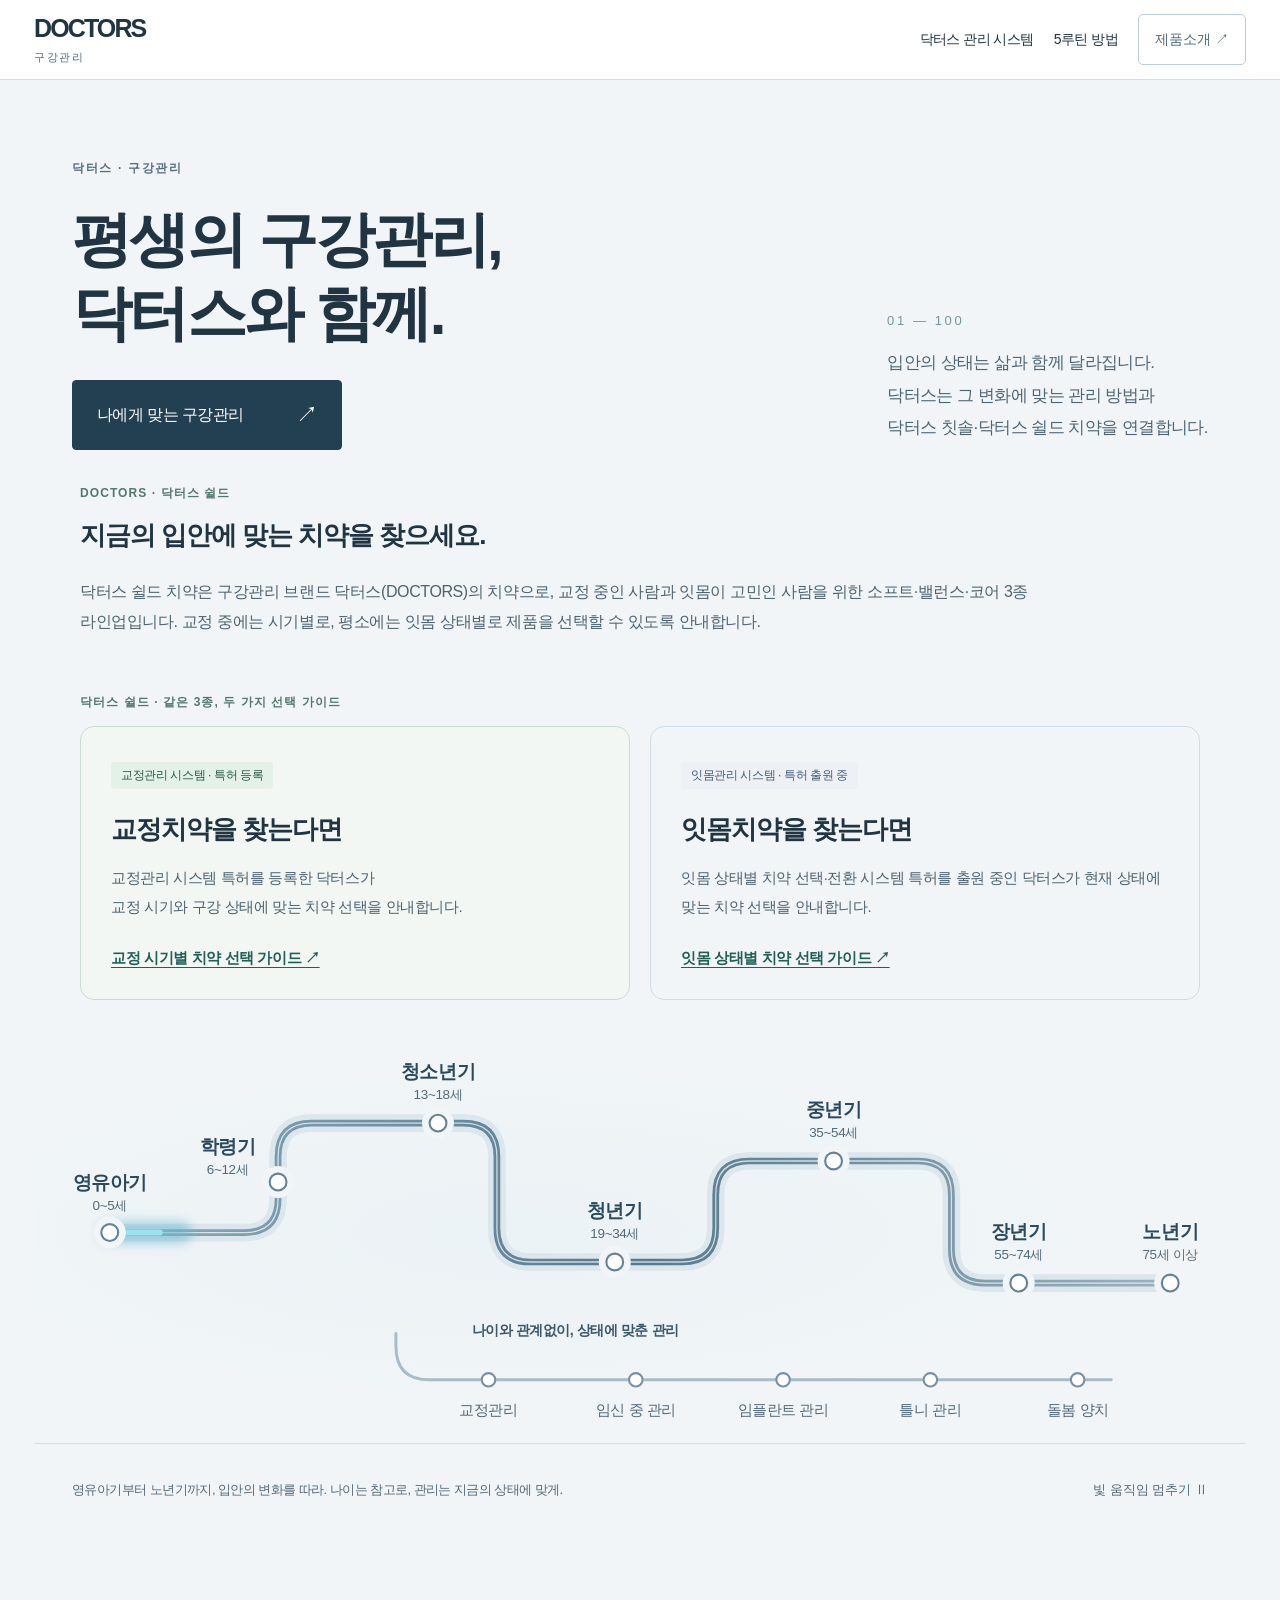
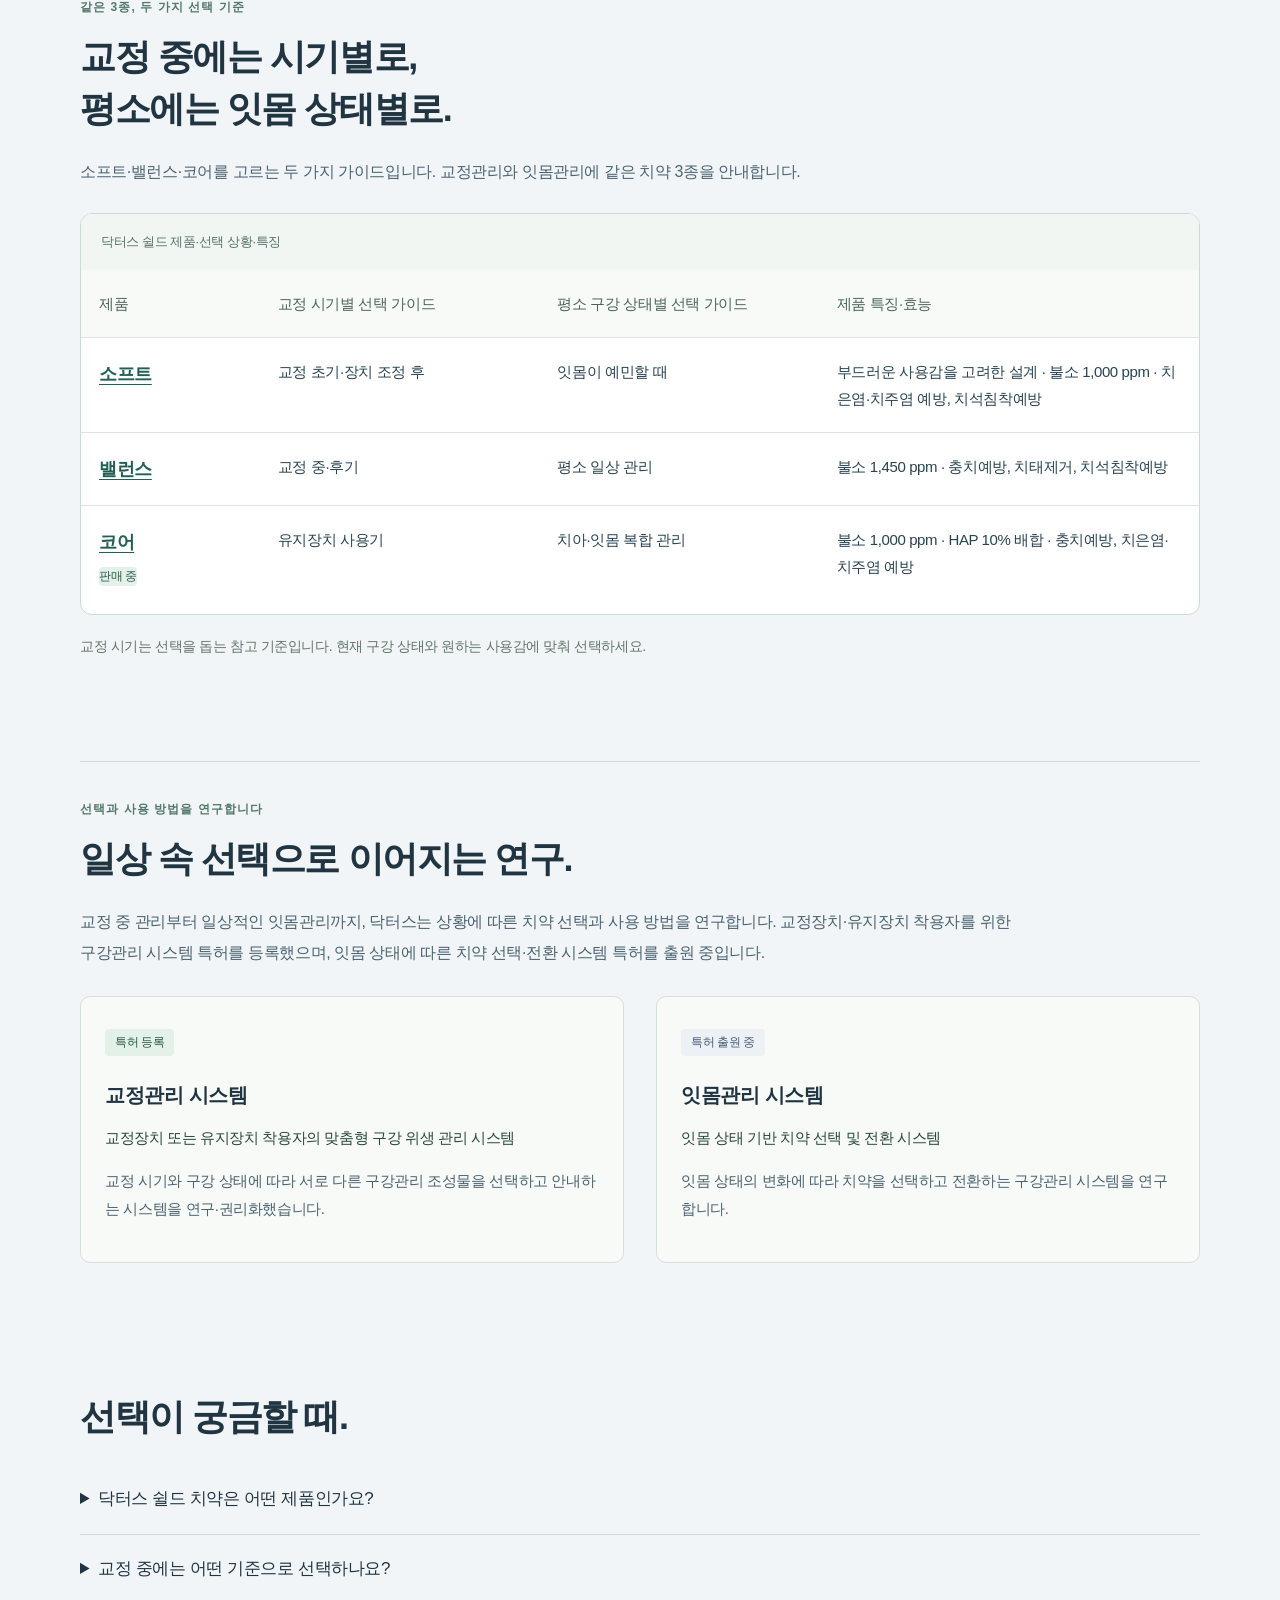
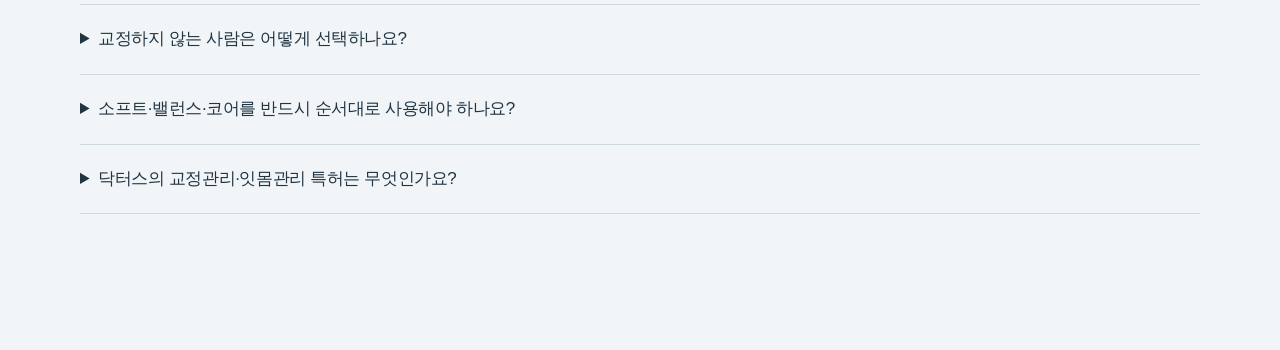
==== commit 461fe611: "Connect orthodontic and gum toothpaste guides with system patent status" ====
--- a/index.html
+++ b/index.html
@@ -1,5 +1,5 @@
 <!doctype html>
-<html lang="ko"><head><meta name="naver-site-verification" content="fa7120516d6c768d42062e56af8af47490e0a751" /><meta name="google-site-verification" content="6LTmi_4A4277LN669EOjtBsFa8J6amvrurFFKspxq5I"><meta charset="utf-8"><meta name="viewport" content="width=device-width,initial-scale=1"><meta name="color-scheme" content="dark"><meta name="doctors-product-naming" content="소프트·밸런스·코어 한글 우선, 영어는 아래 작게"><title>닥터스 공식 홈페이지 | 닥터스 쉴드 치약·교정·잇몸관리</title>
+<html lang="ko"><head><meta name="naver-site-verification" content="fa7120516d6c768d42062e56af8af47490e0a751" /><meta name="google-site-verification" content="6LTmi_4A4277LN669EOjtBsFa8J6amvrurFFKspxq5I"><meta charset="utf-8"><meta name="viewport" content="width=device-width,initial-scale=1"><meta name="color-scheme" content="dark"><meta name="doctors-product-naming" content="소프트·밸런스·코어 한글 우선, 영어는 아래 작게"><title>닥터스 | 교정·잇몸 상태별 닥터스 쉴드 치약 선택</title>
 <style>
 :root{--bg:#090f19;--ink:#eff5f7;--muted:#91a6b8;--line:#28384a;--blue:#65b4ee;--green:#45d7aa;--gold:#d2b074}*{box-sizing:border-box}body{margin:0;color:var(--ink);background:var(--bg);font-family:-apple-system,BlinkMacSystemFont,'Apple SD Gothic Neo','Malgun Gothic',sans-serif;letter-spacing:-.035em}button{font:inherit;cursor:pointer;color:inherit}a{color:inherit;text-decoration:none}button:focus-visible,a:focus-visible,[role=button]:focus-visible{outline:2px solid var(--blue);outline-offset:5px}[hidden]{display:none!important}h1,h2,h3,p{margin:0}.topbar{padding:0 34px;height:72px;display:flex;align-items:center;justify-content:space-between;border-bottom:1px solid #1c2b3b}.brand{font:700 25px Arial,sans-serif;letter-spacing:-.075em}.brand small{font:9px Arial;letter-spacing:.15em;color:#7e9fb6;display:block;margin-top:7px}.edition{font-size:11px;color:#8198ad;letter-spacing:0}.app{max-width:1540px;margin:auto;padding:26px 34px 24px}.trail{display:flex;gap:8px;align-items:center;flex-wrap:wrap;min-height:28px;font-size:11px;color:#7892a8}.trail button{background:none;border:0;padding:4px 0;color:#9bb8ce;font-size:11px}.trail button:last-of-type{color:var(--ink)}.trail span{color:#4f667c}.intro{display:flex;justify-content:space-between;align-items:flex-end;gap:40px;padding:23px 0 23px}.kicker{font:9px Arial,sans-serif;letter-spacing:.18em;color:var(--blue);margin-bottom:12px}.intro h1{font-size:clamp(26px,3vw,42px);font-weight:550;letter-spacing:-.05em;line-height:1.25}.intro p{max-width:430px;font-size:13px;line-height:1.8;color:var(--muted);white-space:pre-line}.map-layout{display:grid;grid-template-columns:1fr;gap:0;background:radial-gradient(ellipse at 48% 40%,#142333 0%,#0a1320 67%);border:1px solid #213347;border-radius:12px;overflow:hidden;position:relative}.map-layout.detail{grid-template-columns:minmax(0,1fr) 370px}.map-wrap{position:relative;min-width:0}.world{width:100%;height:clamp(360px,calc(100dvh - 310px),680px);display:block;touch-action:pan-y}.world text{font-family:-apple-system,BlinkMacSystemFont,'Apple SD Gothic Neo','Malgun Gothic',sans-serif;fill:#e3eef4;letter-spacing:-1px;pointer-events:none;paint-order:stroke;stroke:#0d1825;stroke-width:8px;stroke-linejoin:round}.world .subtext{fill:#8da7bb}.world .year{fill:#bed4e6;font-family:Arial,sans-serif;letter-spacing:0}.world .station{cursor:pointer;outline:none}.world .station .station-ring{fill:#102334;stroke:#678096;stroke-width:3}.world .station:hover .station-ring,.world .station:focus .station-ring{stroke:var(--blue);stroke-width:5;filter:url(#blue-glow)}.world .station.selected .station-ring{stroke:var(--green);stroke-width:5}.world .station .station-dot{fill:#7592a7}.world .station.selected .station-dot{fill:var(--green)}.world .route{fill:none;stroke-linecap:round;stroke-linejoin:round}.world .route-base{stroke:#233f53;stroke-width:23}.world .route-color{stroke:url(#route-color);stroke-width:10}.world .route-dash{stroke:#dcecf3;stroke-width:2;stroke-dasharray:4 14;opacity:.55;animation:flow 20s linear infinite}.layer{transition:opacity .45s}.layer.inactive{opacity:0;pointer-events:none}.layer.context{opacity:.2;pointer-events:none}.world .label{font-size:43px}.world .stage-sub{font-size:26px;fill:#9fb2c3}.world .route-caption{font-size:24px;fill:#87a4bb;letter-spacing:3px}.world .bright{fill:var(--blue)}.map-note{position:absolute;left:23px;bottom:19px;color:#7d97aa;font-size:10px;line-height:1.7;max-width:330px;pointer-events:none}.toolbar{display:flex;justify-content:space-between;gap:16px;align-items:center;padding:18px 0 8px}.navigation{display:flex;gap:9px}.navigation button,.primary,.phase-bar button{border:1px solid #32495e;border-radius:5px;background:#111f2c;padding:11px 17px;font-size:12px}.navigation button:disabled{opacity:.3;cursor:default}.primary{background:#c8e9f4;color:#112c3a;border-color:#c8e9f4;min-width:150px}.primary:hover{background:#e0f3f9}.map-status{font:9px Arial,sans-serif;letter-spacing:.13em;color:#7292aa}.phase-bar{display:flex;gap:8px;flex-wrap:wrap;padding-bottom:15px;align-items:center}.phase-bar .phase-label{font-size:10px;color:#89a0b3;margin-right:8px}.phase-bar button{padding:8px 13px;font-size:11px;background:transparent;color:#8ba6b9}.phase-bar button[aria-pressed=true]{border-color:#52b3cf;color:#c3e7f1;background:#142c3b}.inspector{background:#0f1c29;border-left:1px solid #2a3d50;padding:27px 25px;max-height:clamp(360px,calc(100dvh - 310px),680px);overflow-y:auto;scrollbar-width:thin;scrollbar-color:#355066 transparent}.inspector .kicker{font-size:9px;margin-bottom:10px}.inspector h2{font-size:25px;font-weight:550;line-height:1.4;letter-spacing:-.05em}.inspector .description{font-size:12px;line-height:1.8;color:#a7bbcb;margin-top:13px}.location-box{margin-top:20px;padding:13px 0;border-top:1px solid #293f52;border-bottom:1px solid #293f52}.location-box h3,.tools h3,.paste-pick h3{font-size:11px;font-weight:500;color:#8ba8bd;margin-bottom:10px}.mouth{display:block;width:100%;height:114px}.location-list{font-size:11px;line-height:1.8;color:#bdcfdd;display:flex;flex-wrap:wrap;gap:4px 12px;margin-top:7px}.location-list b{color:var(--blue);font-weight:500}.tools{margin-top:20px}.tool-tabs{display:flex;flex-wrap:wrap;gap:6px}.tool-tabs button{border:1px solid #31485e;background:none;border-radius:4px;font-size:11px;padding:7px 10px;color:#a5bed0}.tool-tabs button[aria-pressed=true]{color:#ddf1f7;border-color:#7bbecf;background:#193444}.tool-art{border-radius:6px;background:#0a1520;margin-top:12px;padding:6px}.tool-art svg{width:100%;height:160px;display:block}.tool-art p{padding:7px 10px 11px;color:#9eb5c7;font-size:11px;line-height:1.8}.paste-pick{margin-top:22px}.signals{display:flex;justify-content:center;gap:12px}.signal{--color:var(--green);--phase:0s;background:#111523;width:86px;height:114px;border:1px solid #364051;border-radius:50px;display:flex;flex-direction:column;align-items:center;justify-content:center;position:relative;overflow:hidden;gap:12px;padding:0}.signal:before{position:absolute;top:0;left:0;right:0;height:4px;background:var(--color);content:'';animation:strip 6s ease-in-out var(--phase) infinite}.signal.blue{--color:var(--blue);--phase:-4s}.signal.gold{--color:var(--gold);--phase:-2s}.signal i{width:36px;height:36px;background:var(--color);border-radius:50%;animation:lamp 6s ease-in-out var(--phase) infinite}.signal strong{font-size:13px;display:block;font-weight:550}.signal small{display:block;font:7px Arial;letter-spacing:.06em;color:#8ea3b6;margin-top:4px}.signal[aria-pressed=true]{border-color:var(--color);background:#1c2631}.product-card{display:grid;grid-template-columns:65px minmax(0,1fr);gap:15px;align-items:center;margin-top:16px;min-height:152px}.tube svg{width:100%;height:145px}.product-card h3{color:#d7e9f5;font-size:14px;margin:0 0 9px}.product-card p{font-size:11px;color:#95adc0;line-height:1.8}.micro-note{font-size:9px!important;line-height:1.7!important;color:#718ba0!important;margin-top:13px}.source-note{font-size:10px;color:#68869e;line-height:1.8;margin-top:15px}.bottom-note{display:flex;justify-content:space-between;gap:20px;margin-top:13px;font-size:10px;color:#647e94;line-height:1.8}.bottom-note b{font-weight:400;color:#9bb6c9} @keyframes flow{to{stroke-dashoffset:-180}}@keyframes lamp{0%,20%,100%{filter:brightness(1.16);box-shadow:0 0 13px var(--color),0 0 28px color-mix(in srgb,var(--color) 42%,transparent)}33%,87%{filter:brightness(.48);box-shadow:none}}@keyframes strip{0%,20%,100%{opacity:1}33%,87%{opacity:.25}}
 @media(max-width:760px){.topbar{padding:0 20px;height:64px}.brand{font-size:22px}.edition{font-size:9px}.app{padding:19px 16px}.intro{display:block;padding:20px 0}.intro h1{font-size:28px}.intro p{margin-top:12px;font-size:11px;line-height:1.8;max-width:330px}.trail{font-size:10px;gap:6px}.trail button{font-size:10px}.world{height:460px}.map-layout.detail{grid-template-columns:1fr}.map-layout.detail .world{height:250px}.inspector{max-height:none;border-left:0;border-top:1px solid #293f52;padding:24px 23px}.inspector h2{font-size:24px}.mouth{height:126px}.tool-art svg{height:180px}.map-note{left:16px;bottom:14px;font-size:9px;max-width:230px}.toolbar{gap:8px;padding-top:13px;flex-wrap:wrap}.navigation button,.primary{font-size:11px;padding:10px 12px}.primary{min-width:140px}.map-status{display:none}.phase-bar{gap:6px}.phase-bar .phase-label{width:100%;font-size:9px}.phase-bar button{font-size:10px;padding:8px 10px}.bottom-note{display:block;font-size:9px}.bottom-note span{display:block}.source-note{font-size:9px}.signals{gap:16px}.signal{width:90px;height:118px}.product-card{grid-template-columns:75px 1fr}.tube svg{height:160px}}
@@ -546,22 +546,22 @@
 .journey-stop text.journey-age{font-size:16px;font-weight:400;fill:#526b7b}.life-focus{padding:30px 0;border-bottom:1px solid #cfdbdf}.life-focus>span{font-size:14px;color:#526b7b}.life-focus h2{font-size:clamp(23px,3vw,32px);line-height:1.5;margin:12px 0}.life-management{padding-top:12px}.life-neighbours{display:flex;justify-content:space-between;gap:20px;padding:35px 0;border-top:1px solid #d6e0e2;margin-top:35px}.life-neighbours a{font-size:16px;padding:10px 0}.age-special>p{font-size:16px;color:#526973}.cg-route-links a{min-height:44px;display:inline-flex;align-items:center}.world .special-sub{font-size:22px}
 @media(max-width:760px){.journey-stop text.journey-age{font-size:28px}.map-layout.overview .world{height:860px}.life-focus{padding:24px 0}.life-management .system-roles dt{font-size:20px}.life-management .system-roles dd{font-size:16px}.world .special-sub{font-size:27px}}
 </style><link rel="canonical" href="__SITE_ORIGIN__/"><link rel="icon" href="favicon.svg">
-<meta name="description" content="닥터스(DOCTORS)의 닥터스 쉴드 소프트·밸런스·코어 3종 치약. 교정 시기와 평소 잇몸 상태에 맞는 선택 가이드, 제품 특징과 특허 현황을 확인하세요.">
+<meta name="description" content="교정관리 시스템 특허 등록, 잇몸 상태별 치약 선택·전환 시스템 특허 출원 중인 닥터스. 닥터스 쉴드 소프트·밸런스·코어 3종을 교정 시기와 평소 잇몸 상태에 맞춰 선택하세요.">
 <meta name="robots" content="index,follow">
 <meta property="og:type" content="website">
 <meta property="og:locale" content="ko_KR">
 <meta property="og:site_name" content="닥터스">
-<meta property="og:title" content="닥터스 공식 홈페이지 | 닥터스 쉴드 치약·교정·잇몸관리">
-<meta property="og:description" content="닥터스(DOCTORS)의 닥터스 쉴드 소프트·밸런스·코어 3종 치약. 교정 시기와 평소 잇몸 상태에 맞는 선택 가이드, 제품 특징과 특허 현황을 확인하세요.">
+<meta property="og:title" content="닥터스 | 교정·잇몸 상태별 닥터스 쉴드 치약 선택">
+<meta property="og:description" content="교정관리 시스템 특허 등록, 잇몸 상태별 치약 선택·전환 시스템 특허 출원 중인 닥터스. 닥터스 쉴드 소프트·밸런스·코어 3종을 교정 시기와 평소 잇몸 상태에 맞춰 선택하세요.">
 <meta property="og:url" content="__SITE_ORIGIN__/">
-<script type="application/ld+json">{"@context": "https://schema.org", "@graph": [{"@type": "Organization", "@id": "__SITE_ORIGIN__/#organization", "name": "닥터스", "alternateName": "DOCTORS", "url": "__SITE_ORIGIN__/", "brand": {"@type": "Brand", "@id": "__SITE_ORIGIN__/#shield", "name": "닥터스 쉴드", "alternateName": ["닥터스쉴드", "Doctors Shield"]}}, {"@type": "WebSite", "@id": "__SITE_ORIGIN__/#website", "url": "__SITE_ORIGIN__/", "name": "닥터스", "alternateName": ["닥터스 공식 홈페이지", "DOCTORS"], "inLanguage": "ko-KR", "publisher": {"@id": "__SITE_ORIGIN__/#organization"}}, {"@type": "WebPage", "@id": "__SITE_ORIGIN__/#webpage", "url": "__SITE_ORIGIN__/", "name": "닥터스 공식 홈페이지 | 닥터스 쉴드 치약·교정·잇몸관리", "description": "닥터스(DOCTORS)의 닥터스 쉴드 소프트·밸런스·코어 3종 치약. 교정 시기와 평소 잇몸 상태에 맞는 선택 가이드, 제품 특징과 특허 현황을 확인하세요.", "isPartOf": {"@id": "__SITE_ORIGIN__/#website"}, "about": [{"@id": "__SITE_ORIGIN__/#organization"}, {"@id": "__SITE_ORIGIN__/#shield"}]}]}</script>
-<link rel="stylesheet" href="brand-guide.css?v=1"><script type="application/ld+json" id="page-faq-schema">{"@context": "https://schema.org", "@type": "FAQPage", "mainEntity": [{"@type": "Question", "name": "닥터스 쉴드 치약은 어떤 제품인가요?", "acceptedAnswer": {"@type": "Answer", "text": "닥터스 쉴드 치약은 구강관리 브랜드 닥터스(DOCTORS)의 치약으로, 교정 중인 사람과 잇몸이 고민인 사람을 위한 소프트·밸런스·코어 3종 라인업입니다. 교정 중에는 시기별로, 평소에는 잇몸 상태별로 제품을 선택할 수 있도록 안내합니다."}}, {"@type": "Question", "name": "교정 중에는 어떤 기준으로 선택하나요?", "acceptedAnswer": {"@type": "Answer", "text": "교정 초기·장치 조정 후에는 소프트, 교정 중·후기에는 밸런스, 유지장치 사용기에는 코어를 참고해 선택합니다. 소프트는 부드러운 사용감을 고려한 설계, 밸런스는 불소 1,450 ppm의 일상 관리, 코어는 불소 1,000 ppm과 HAP 10% 배합의 치아·잇몸 복합관리를 특징으로 합니다. 현재 구강 상태와 원하는 사용감을 함께 살펴보세요."}}, {"@type": "Question", "name": "교정하지 않는 사람은 어떻게 선택하나요?", "acceptedAnswer": {"@type": "Answer", "text": "잇몸이 예민할 때는 소프트, 평소 일상 관리에는 밸런스, 치아·잇몸 복합 관리에는 코어를 선택할 수 있습니다. 교정 중에 안내하는 제품과 같은 소프트·밸런스·코어 3종입니다. 각 제품의 불소 함량, 사용감과 표시된 효능·효과를 살펴 선택하세요."}}, {"@type": "Question", "name": "소프트·밸런스·코어를 반드시 순서대로 사용해야 하나요?", "acceptedAnswer": {"@type": "Answer", "text": "아니요. 현재 구강 상태와 원하는 사용감에 맞는 한 가지로 시작할 수 있습니다. 상태가 달라지면 제품을 바꾸거나 서로 다른 양치 시간에 나누어 선택할 수 있습니다."}}, {"@type": "Question", "name": "닥터스의 교정관리·잇몸관리 특허는 무엇인가요?", "acceptedAnswer": {"@type": "Answer", "text": "교정관리 시스템은 특허 등록, 잇몸관리 시스템은 특허 출원 중입니다. 교정장치 또는 유지장치 착용자의 맞춤형 구강 위생 관리 시스템과 잇몸 상태 기반 치약 선택 및 전환 시스템을 통해, 상황에 따른 선택과 사용 방법을 연구합니다."}}]}</script></head><body>
+<script type="application/ld+json">{"@context": "https://schema.org", "@graph": [{"@type": "Organization", "@id": "__SITE_ORIGIN__/#organization", "name": "닥터스", "alternateName": "DOCTORS", "url": "__SITE_ORIGIN__/", "brand": {"@type": "Brand", "@id": "__SITE_ORIGIN__/#shield", "name": "닥터스 쉴드", "alternateName": ["닥터스쉴드", "Doctors Shield"]}}, {"@type": "WebSite", "@id": "__SITE_ORIGIN__/#website", "url": "__SITE_ORIGIN__/", "name": "닥터스", "alternateName": ["닥터스 공식 홈페이지", "DOCTORS"], "inLanguage": "ko-KR", "publisher": {"@id": "__SITE_ORIGIN__/#organization"}}, {"@type": "WebPage", "@id": "__SITE_ORIGIN__/#webpage", "url": "__SITE_ORIGIN__/", "name": "닥터스 | 교정·잇몸 상태별 닥터스 쉴드 치약 선택", "description": "교정관리 시스템 특허 등록, 잇몸 상태별 치약 선택·전환 시스템 특허 출원 중인 닥터스. 닥터스 쉴드 소프트·밸런스·코어 3종을 교정 시기와 평소 잇몸 상태에 맞춰 선택하세요.", "isPartOf": {"@id": "__SITE_ORIGIN__/#website"}, "about": [{"@id": "__SITE_ORIGIN__/#organization"}, {"@id": "__SITE_ORIGIN__/#shield"}]}]}</script>
+<link rel="stylesheet" href="brand-guide.css?v=2"><meta name="twitter:title" content="닥터스 | 교정·잇몸 상태별 닥터스 쉴드 치약 선택"><meta name="twitter:description" content="교정관리 시스템 특허 등록, 잇몸 상태별 치약 선택·전환 시스템 특허 출원 중인 닥터스. 닥터스 쉴드 소프트·밸런스·코어 3종을 교정 시기와 평소 잇몸 상태에 맞춰 선택하세요."><script type="application/ld+json" id="page-faq-schema">{"@context": "https://schema.org", "@type": "FAQPage", "mainEntity": [{"@type": "Question", "name": "닥터스 쉴드 치약은 어떤 제품인가요?", "acceptedAnswer": {"@type": "Answer", "text": "닥터스 쉴드 치약은 구강관리 브랜드 닥터스(DOCTORS)의 치약으로, 교정 중인 사람과 잇몸이 고민인 사람을 위한 소프트·밸런스·코어 3종 라인업입니다. 교정 중에는 시기별로, 평소에는 잇몸 상태별로 제품을 선택할 수 있도록 안내합니다."}}, {"@type": "Question", "name": "교정 중에는 어떤 기준으로 선택하나요?", "acceptedAnswer": {"@type": "Answer", "text": "닥터스 쉴드는 교정관리 시스템 특허를 등록한 닥터스(DOCTORS)의 3종 치약입니다. 교정 초기·장치 조정 후에는 소프트, 교정 중·후기에는 밸런스, 유지장치 사용기에는 코어를 참고해 선택합니다. 현재 구강 상태와 원하는 사용감에 맞춰 선택하세요."}}, {"@type": "Question", "name": "교정하지 않는 사람은 어떻게 선택하나요?", "acceptedAnswer": {"@type": "Answer", "text": "닥터스는 잇몸 상태에 따른 치약 선택·전환 시스템 특허를 출원 중입니다. 닥터스 쉴드 3종 중 잇몸이 예민할 때는 소프트, 평소 일상 관리에는 밸런스, 치아·잇몸 복합 관리에는 코어를 선택할 수 있습니다. 교정 여부와 관계없이 같은 3종을 안내합니다."}}, {"@type": "Question", "name": "소프트·밸런스·코어를 반드시 순서대로 사용해야 하나요?", "acceptedAnswer": {"@type": "Answer", "text": "아니요. 현재 구강 상태와 원하는 사용감에 맞는 한 가지로 시작할 수 있습니다. 상태가 달라지면 제품을 바꾸거나 서로 다른 양치 시간에 나누어 선택할 수 있습니다."}}, {"@type": "Question", "name": "닥터스의 교정관리·잇몸관리 특허는 무엇인가요?", "acceptedAnswer": {"@type": "Answer", "text": "교정관리 시스템은 특허 등록, 잇몸관리 시스템은 특허 출원 중입니다. 교정장치 또는 유지장치 착용자의 맞춤형 구강 위생 관리 시스템과 잇몸 상태 기반 치약 선택 및 전환 시스템을 통해, 상황에 따른 선택과 사용 방법을 연구합니다."}}]}</script></head><body>
 <header class="topbar"><a class="brand" href="#entrance">DOCTORS<small>구강관리</small></a><nav class="cg-nav" aria-label="주요 메뉴"><a href="#system">닥터스 관리 시스템</a><a href="#routine">5루틴 방법</a><a class="edition product-entry" href="toothpaste.html">제품소개 ↗</a></nav></header>
 <main class="app" id="app-shell"><section class="entrance" id="entrance" aria-labelledby="entrance-title">
       <div class="entrance-heading"><div class="entrance-copy"><p class="entrance-eyebrow">닥터스 · 구강관리</p>
       <h1 id="entrance-title">평생의 구강관리,<br>닥터스와 함께.</h1>
       <a class="entrance-start" href="#map">나에게 맞는 구강관리 <span aria-hidden="true">↗</span></a></div>
-      <div class="entrance-value"><span class="entrance-value-index">01 — 100</span><p>입안의 상태는 삶과 함께 달라집니다.<br>닥터스는 그 변화에 맞는 관리 방법과<br>닥터스 칫솔·닥터스 쉴드 치약을 연결합니다.</p></div></div><section class="brand-guide bg-intro" id="shield-definition"><p class="bg-eyebrow">DOCTORS · 닥터스 쉴드</p><h2>지금의 입안에 맞는 치약을 찾으세요.</h2><p>닥터스 쉴드 치약은 구강관리 브랜드 닥터스(DOCTORS)의 치약으로, 교정 중인 사람과 잇몸이 고민인 사람을 위한 소프트·밸런스·코어 3종 라인업입니다. 교정 중에는 시기별로, 평소에는 잇몸 상태별로 제품을 선택할 수 있도록 안내합니다.</p></section>
+      <div class="entrance-value"><span class="entrance-value-index">01 — 100</span><p>입안의 상태는 삶과 함께 달라집니다.<br>닥터스는 그 변화에 맞는 관리 방법과<br>닥터스 칫솔·닥터스 쉴드 치약을 연결합니다.</p></div></div><section class="brand-guide bg-intro" id="shield-definition"><p class="bg-eyebrow">DOCTORS · 닥터스 쉴드</p><h2>지금의 입안에 맞는 치약을 찾으세요.</h2><p>닥터스 쉴드 치약은 구강관리 브랜드 닥터스(DOCTORS)의 치약으로, 교정 중인 사람과 잇몸이 고민인 사람을 위한 소프트·밸런스·코어 3종 라인업입니다. 교정 중에는 시기별로, 평소에는 잇몸 상태별로 제품을 선택할 수 있도록 안내합니다.</p></section><section class="brand-guide bg-paths" aria-label="교정치약과 잇몸치약 선택 가이드"><p class="bg-eyebrow">닥터스 쉴드 · 같은 3종, 두 가지 선택 가이드</p><div class="bg-path-grid"><article><span class="bg-status">교정관리 시스템 · 특허 등록</span><h2>교정치약을 찾는다면</h2><p>교정관리 시스템 특허를 등록한 닥터스가<br class="bg-wide"> 교정 시기와 구강 상태에 맞는 치약 선택을 안내합니다.</p><a href="ortho.html">교정 시기별 치약 선택 가이드 <span aria-hidden="true">↗</span></a></article><article><span class="bg-status bg-pending">잇몸관리 시스템 · 특허 출원 중</span><h2>잇몸치약을 찾는다면</h2><p>잇몸 상태별 치약 선택·전환 시스템 특허를 출원 중인 닥터스가 현재 상태에 맞는 치약 선택을 안내합니다.</p><a href="gum.html">잇몸 상태별 치약 선택 가이드 <span aria-hidden="true">↗</span></a></article></div></section>
       <div class="entrance-graphic"><svg class="entrance-map entrance-map-desktop" viewBox="0 35 1440 455" role="group" aria-label="영유아기부터 노년기까지 7개 생애 구간과 교정, 임신, 임플란트, 틀니, 돌봄 관리 노선">
     <defs><linearGradient id="journey-ink-desktop" x1="0" y1="0" x2="1" y2="0"><stop stop-color="#8babbc"/><stop offset=".5" stop-color="#55798d"/><stop offset="1" stop-color="#9ab2bf"/></linearGradient><filter id="journey-glow-desktop" x="-50%" y="-50%" width="200%" height="200%"><feGaussianBlur stdDeviation="7"/></filter></defs>
     <path class="journey-track-shadow" d="M90 240H250Q290 240 290 200V150Q290 110 330 110H510Q550 110 550 150V235Q550 275 590 275H770Q810 275 810 235V195Q810 155 850 155H1050Q1090 155 1090 195V260Q1090 300 1130 300H1350"/><path class="journey-track" d="M90 240H250Q290 240 290 200V150Q290 110 330 110H510Q550 110 550 150V235Q550 275 590 275H770Q810 275 810 235V195Q810 155 850 155H1050Q1090 155 1090 195V260Q1090 300 1130 300H1350"/><path class="journey-track-highlight" d="M90 240H250Q290 240 290 200V150Q290 110 330 110H510Q550 110 550 150V235Q550 275 590 275H770Q810 275 810 235V195Q810 155 850 155H1050Q1090 155 1090 195V260Q1090 300 1130 300H1350"/>
@@ -578,7 +578,7 @@
     <path class="journey-light-core journey-moving" pathLength="100" d="M70 100H270Q310 100 310 140V190Q310 230 350 230H530Q570 230 570 270V320Q570 360 530 360H160Q120 360 120 400V420Q120 460 160 460H570"/>
     <a class="journey-stop-link" href="#life/infant" aria-label="영유아기 약 0~5세 관리 안내"><g class="journey-stop"><circle class="journey-stop-halo" cx="70" cy="100" r="19"/><circle cx="70" cy="100" r="10"/><text x="70" y="56" text-anchor="middle">영유아기</text><text class="journey-age" x="70" y="81" text-anchor="middle">0~5세</text></g></a><a class="journey-stop-link" href="#life/school" aria-label="학령기 약 6~12세 관리 안내"><g class="journey-stop"><circle class="journey-stop-halo" cx="240" cy="100" r="19"/><circle cx="240" cy="100" r="10"/><text x="240" y="56" text-anchor="middle">학령기</text><text class="journey-age" x="240" y="81" text-anchor="middle">6~12세</text></g></a><a class="journey-stop-link" href="#life/teen" aria-label="청소년기 약 13~18세 관리 안내"><g class="journey-stop"><circle class="journey-stop-halo" cx="460" cy="230" r="19"/><circle cx="460" cy="230" r="10"/><text x="460" y="183" text-anchor="middle">청소년기</text><text class="journey-age" x="460" y="208" text-anchor="middle">13~18세</text></g></a><a class="journey-stop-link" href="#life/young" aria-label="청년기 약 19~34세 관리 안내"><g class="journey-stop"><circle class="journey-stop-halo" cx="350" cy="360" r="19"/><circle cx="350" cy="360" r="10"/><text x="350" y="313" text-anchor="middle">청년기</text><text class="journey-age" x="350" y="338" text-anchor="middle">19~34세</text></g></a><a class="journey-stop-link" href="#life/middle" aria-label="중년기 약 35~54세 관리 안내"><g class="journey-stop"><circle class="journey-stop-halo" cx="120" cy="420" r="19"/><circle cx="120" cy="420" r="10"/><text x="120" y="371" text-anchor="middle">중년기</text><text class="journey-age" x="120" y="396" text-anchor="middle">35~54세</text></g></a><a class="journey-stop-link" href="#life/mature" aria-label="장년기 약 55~74세 관리 안내"><g class="journey-stop"><circle class="journey-stop-halo" cx="350" cy="460" r="19"/><circle cx="350" cy="460" r="10"/><text x="350" y="496" text-anchor="middle">장년기</text><text class="journey-age" x="350" y="521" text-anchor="middle">55~74세</text></g></a><a class="journey-stop-link" href="#life/senior" aria-label="노년기 약 75세 이상 관리 안내"><g class="journey-stop"><circle class="journey-stop-halo" cx="570" cy="460" r="19"/><circle cx="570" cy="460" r="10"/><text x="570" y="496" text-anchor="middle">노년기</text><text class="journey-age" x="570" y="521" text-anchor="middle">75세 이상</text></g></a><text class="journey-special-heading" x="70" y="566">나이와 관계없이, 상태에 맞춘 관리</text><a href="ortho.html" aria-label="교정관리 안내"><circle class="journey-special-stop" cx="100" cy="620" r="8"/><text class="journey-special-label" x="100" y="662" text-anchor="middle">교정<tspan x="100" dy="27">관리</tspan></text></a><a href="#route/pregnancy" aria-label="임신 중 관리 안내"><circle class="journey-special-stop" cx="220" cy="620" r="8"/><text class="journey-special-label" x="220" y="662" text-anchor="middle">임신<tspan x="220" dy="27">관리</tspan></text></a><a href="#route/implant" aria-label="임플란트 관리 안내"><circle class="journey-special-stop" cx="340" cy="620" r="8"/><text class="journey-special-label" x="340" y="662" text-anchor="middle">임플란트<tspan x="340" dy="27">관리</tspan></text></a><a href="#route/denture" aria-label="틀니 관리 안내"><circle class="journey-special-stop" cx="460" cy="620" r="8"/><text class="journey-special-label" x="460" y="662" text-anchor="middle">틀니<tspan x="460" dy="27">관리</tspan></text></a><a href="#route/care" aria-label="돌봄 양치 안내"><circle class="journey-special-stop" cx="580" cy="620" r="8"/><text class="journey-special-label" x="580" y="662" text-anchor="middle">돌봄<tspan x="580" dy="27">양치</tspan></text></a></svg></div>
       <div class="entrance-caption"><p>영유아기부터 노년기까지, 입안의 변화를 따라.<br class="mobile-break"> 나이는 참고로, 관리는 지금의 상태에 맞게.</p><button id="journey-motion" aria-pressed="false">빛 움직임 멈추기 Ⅱ</button></div>
-    <section class="brand-guide" id="selection-guide" aria-label="닥터스 쉴드 두 가지 선택 가이드"><p class="bg-eyebrow">같은 3종, 두 가지 선택 기준</p><h2>교정 중에는 시기별로,<br>평소에는 잇몸 상태별로.</h2><p>소프트·밸런스·코어를 고르는 두 가지 가이드입니다. 교정관리와 잇몸관리에 같은 치약 3종을 안내합니다.</p><div class="bg-table-wrap" tabindex="0" role="region" aria-label="치약 선택표"><table class="bg-table"><caption>닥터스 쉴드 제품·선택 상황·특징</caption><thead><tr><th scope="col">제품</th><th scope="col">교정 시기별 선택 가이드</th><th scope="col">평소 구강 상태별 선택 가이드</th><th scope="col">제품 특징·효능</th></tr></thead><tbody><tr><th scope="row"><a href="soft.html">소프트</a></th><td>교정 초기·장치 조정 후</td><td>잇몸이 예민할 때</td><td>부드러운 사용감을 고려한 설계 · 불소 1,000 ppm · 치은염·치주염 예방, 치석침착예방</td></tr><tr><th scope="row"><a href="balance.html">밸런스</a></th><td>교정 중·후기</td><td>평소 일상 관리</td><td>불소 1,450 ppm · 충치예방, 치태제거, 치석침착예방</td></tr><tr><th scope="row"><a href="core.html">코어</a><span class="bg-status">판매 중</span></th><td>유지장치 사용기</td><td>치아·잇몸 복합 관리</td><td>불소 1,000 ppm · HAP 10% 배합 · 충치예방, 치은염·치주염 예방</td></tr></tbody></table></div><p class="bg-note">교정 시기는 선택을 돕는 참고 기준입니다. 현재 구강 상태와 원하는 사용감에 맞춰 선택하세요.</p></section><section class="brand-guide bg-research" id="research"><p class="bg-eyebrow">선택과 사용 방법을 연구합니다</p><h2>일상 속 선택으로 이어지는 연구.</h2><p>교정 중 관리부터 일상적인 잇몸관리까지, 닥터스는 상황에 따른 치약 선택과 사용 방법을 연구합니다. 교정장치·유지장치 착용자를 위한 구강관리 시스템 특허를 등록했으며, 잇몸 상태에 따른 치약 선택·전환 시스템 특허를 출원 중입니다.</p><div class="bg-patents"><article><span class="bg-status">특허 등록</span><h3>교정관리 시스템</h3><p class="bg-patent-name">교정장치 또는 유지장치 착용자의 맞춤형 구강 위생 관리 시스템</p><p>교정 시기와 구강 상태에 따라 서로 다른 구강관리 조성물을 선택하고 안내하는 시스템을 연구·권리화했습니다.</p></article><article><span class="bg-status bg-pending">특허 출원 중</span><h3>잇몸관리 시스템</h3><p class="bg-patent-name">잇몸 상태 기반 치약 선택 및 전환 시스템</p><p>잇몸 상태의 변화에 따라 치약을 선택하고 전환하는 구강관리 시스템을 연구합니다.</p></article></div></section><section class="brand-guide bg-faq" id="brand-faq"><h2>선택이 궁금할 때.</h2><details><summary>닥터스 쉴드 치약은 어떤 제품인가요?</summary><p>닥터스 쉴드 치약은 구강관리 브랜드 닥터스(DOCTORS)의 치약으로, 교정 중인 사람과 잇몸이 고민인 사람을 위한 소프트·밸런스·코어 3종 라인업입니다. 교정 중에는 시기별로, 평소에는 잇몸 상태별로 제품을 선택할 수 있도록 안내합니다.</p></details><details><summary>교정 중에는 어떤 기준으로 선택하나요?</summary><p>교정 초기·장치 조정 후에는 소프트, 교정 중·후기에는 밸런스, 유지장치 사용기에는 코어를 참고해 선택합니다. 소프트는 부드러운 사용감을 고려한 설계, 밸런스는 불소 1,450 ppm의 일상 관리, 코어는 불소 1,000 ppm과 HAP 10% 배합의 치아·잇몸 복합관리를 특징으로 합니다. 현재 구강 상태와 원하는 사용감을 함께 살펴보세요.</p></details><details><summary>교정하지 않는 사람은 어떻게 선택하나요?</summary><p>잇몸이 예민할 때는 소프트, 평소 일상 관리에는 밸런스, 치아·잇몸 복합 관리에는 코어를 선택할 수 있습니다. 교정 중에 안내하는 제품과 같은 소프트·밸런스·코어 3종입니다. 각 제품의 불소 함량, 사용감과 표시된 효능·효과를 살펴 선택하세요.</p></details><details><summary>소프트·밸런스·코어를 반드시 순서대로 사용해야 하나요?</summary><p>아니요. 현재 구강 상태와 원하는 사용감에 맞는 한 가지로 시작할 수 있습니다. 상태가 달라지면 제품을 바꾸거나 서로 다른 양치 시간에 나누어 선택할 수 있습니다.</p></details><details><summary>닥터스의 교정관리·잇몸관리 특허는 무엇인가요?</summary><p>교정관리 시스템은 특허 등록, 잇몸관리 시스템은 특허 출원 중입니다. 교정장치 또는 유지장치 착용자의 맞춤형 구강 위생 관리 시스템과 잇몸 상태 기반 치약 선택 및 전환 시스템을 통해, 상황에 따른 선택과 사용 방법을 연구합니다.</p></details></section></section><div id="explorer" hidden><nav class="trail" id="trail" aria-label="지도에서 현재 위치"></nav><div class="intro brand-intro" id="intro"><div><div class="kicker" id="chapter">닥터스 구강관리 · 100세 인생의 구강관리</div><h1 id="title" tabindex="-1">내 상태에 맞는<br>관리 여정</h1></div><p id="summary">닥터스는 구강 상태에 맞는 양치 방법과 칫솔·치약을 연결합니다.
+    <section class="brand-guide" id="selection-guide" aria-label="닥터스 쉴드 두 가지 선택 가이드"><p class="bg-eyebrow">같은 3종, 두 가지 선택 기준</p><h2>교정 중에는 시기별로,<br>평소에는 잇몸 상태별로.</h2><p>소프트·밸런스·코어를 고르는 두 가지 가이드입니다. 교정관리와 잇몸관리에 같은 치약 3종을 안내합니다.</p><div class="bg-table-wrap" tabindex="0" role="region" aria-label="치약 선택표"><table class="bg-table"><caption>닥터스 쉴드 제품·선택 상황·특징</caption><thead><tr><th scope="col">제품</th><th scope="col">교정 시기별 선택 가이드</th><th scope="col">평소 구강 상태별 선택 가이드</th><th scope="col">제품 특징·효능</th></tr></thead><tbody><tr><th scope="row"><a href="soft.html">소프트</a></th><td>교정 초기·장치 조정 후</td><td>잇몸이 예민할 때</td><td>부드러운 사용감을 고려한 설계 · 불소 1,000 ppm · 치은염·치주염 예방, 치석침착예방</td></tr><tr><th scope="row"><a href="balance.html">밸런스</a></th><td>교정 중·후기</td><td>평소 일상 관리</td><td>불소 1,450 ppm · 충치예방, 치태제거, 치석침착예방</td></tr><tr><th scope="row"><a href="core.html">코어</a><span class="bg-status">판매 중</span></th><td>유지장치 사용기</td><td>치아·잇몸 복합 관리</td><td>불소 1,000 ppm · HAP 10% 배합 · 충치예방, 치은염·치주염 예방</td></tr></tbody></table></div><p class="bg-note">교정 시기는 선택을 돕는 참고 기준입니다. 현재 구강 상태와 원하는 사용감에 맞춰 선택하세요.</p></section><section class="brand-guide bg-research" id="research"><p class="bg-eyebrow">선택과 사용 방법을 연구합니다</p><h2>일상 속 선택으로 이어지는 연구.</h2><p>교정 중 관리부터 일상적인 잇몸관리까지, 닥터스는 상황에 따른 치약 선택과 사용 방법을 연구합니다. 교정장치·유지장치 착용자를 위한 구강관리 시스템 특허를 등록했으며, 잇몸 상태에 따른 치약 선택·전환 시스템 특허를 출원 중입니다.</p><div class="bg-patents"><article><span class="bg-status">특허 등록</span><h3>교정관리 시스템</h3><p class="bg-patent-name">교정장치 또는 유지장치 착용자의 맞춤형 구강 위생 관리 시스템</p><p>교정 시기와 구강 상태에 따라 서로 다른 구강관리 조성물을 선택하고 안내하는 시스템을 연구·권리화했습니다.</p></article><article><span class="bg-status bg-pending">특허 출원 중</span><h3>잇몸관리 시스템</h3><p class="bg-patent-name">잇몸 상태 기반 치약 선택 및 전환 시스템</p><p>잇몸 상태의 변화에 따라 치약을 선택하고 전환하는 구강관리 시스템을 연구합니다.</p></article></div></section><section class="brand-guide bg-faq" id="brand-faq"><h2>선택이 궁금할 때.</h2><details><summary>닥터스 쉴드 치약은 어떤 제품인가요?</summary><p>닥터스 쉴드 치약은 구강관리 브랜드 닥터스(DOCTORS)의 치약으로, 교정 중인 사람과 잇몸이 고민인 사람을 위한 소프트·밸런스·코어 3종 라인업입니다. 교정 중에는 시기별로, 평소에는 잇몸 상태별로 제품을 선택할 수 있도록 안내합니다.</p></details><details><summary>교정 중에는 어떤 기준으로 선택하나요?</summary><p>닥터스 쉴드는 교정관리 시스템 특허를 등록한 닥터스(DOCTORS)의 3종 치약입니다. 교정 초기·장치 조정 후에는 소프트, 교정 중·후기에는 밸런스, 유지장치 사용기에는 코어를 참고해 선택합니다. 현재 구강 상태와 원하는 사용감에 맞춰 선택하세요.</p></details><details><summary>교정하지 않는 사람은 어떻게 선택하나요?</summary><p>닥터스는 잇몸 상태에 따른 치약 선택·전환 시스템 특허를 출원 중입니다. 닥터스 쉴드 3종 중 잇몸이 예민할 때는 소프트, 평소 일상 관리에는 밸런스, 치아·잇몸 복합 관리에는 코어를 선택할 수 있습니다. 교정 여부와 관계없이 같은 3종을 안내합니다.</p></details><details><summary>소프트·밸런스·코어를 반드시 순서대로 사용해야 하나요?</summary><p>아니요. 현재 구강 상태와 원하는 사용감에 맞는 한 가지로 시작할 수 있습니다. 상태가 달라지면 제품을 바꾸거나 서로 다른 양치 시간에 나누어 선택할 수 있습니다.</p></details><details><summary>닥터스의 교정관리·잇몸관리 특허는 무엇인가요?</summary><p>교정관리 시스템은 특허 등록, 잇몸관리 시스템은 특허 출원 중입니다. 교정장치 또는 유지장치 착용자의 맞춤형 구강 위생 관리 시스템과 잇몸 상태 기반 치약 선택 및 전환 시스템을 통해, 상황에 따른 선택과 사용 방법을 연구합니다.</p></details></section></section><div id="explorer" hidden><nav class="trail" id="trail" aria-label="지도에서 현재 위치"></nav><div class="intro brand-intro" id="intro"><div><div class="kicker" id="chapter">닥터스 구강관리 · 100세 인생의 구강관리</div><h1 id="title" tabindex="-1">내 상태에 맞는<br>관리 여정</h1></div><p id="summary">닥터스는 구강 상태에 맞는 양치 방법과 칫솔·치약을 연결합니다.
 아래 지도에서 나의 시기와 관리 상황을 찾아보세요.</p></div>
 
 <section class="shield-product-intro" id="shield-product-intro" hidden><header class="shield-family-heading"><div class="shield-eyebrow">DOCTORS · PRODUCT COLLECTION</div><h1 id="shield-product-title" class="shield-product-title">닥터스 쉴드</h1><p class="shield-product-sub">닥터스 쉴드 치약은 구강관리 브랜드 닥터스(DOCTORS)의 치약으로, 교정 중인 사람과 잇몸이 고민인 사람을 위한 소프트·밸런스·코어 3종 라인업입니다. 교정 중에는 시기별로, 평소에는 잇몸 상태별로 제품을 선택할 수 있도록 안내합니다.</p></header><nav class="shield-choices" aria-label="닥터스 쉴드 치약 선택"><a class="shield-choice" data-shield-product="0" href="soft.html"><strong>소프트</strong><small lang="en">SOFT</small></a><a class="shield-choice" data-shield-product="1" href="balance.html"><strong>밸런스</strong><small lang="en">BALANCE</small></a><a class="shield-choice" data-shield-product="2" href="core.html"><strong>코어</strong><small lang="en">CORE</small></a></nav></section><section class="shield-family-content" id="shield-family-content" aria-label="치약 3종 제품소개" hidden><div class="shield-family-grid"><a class="shield-family-card" href="soft.html"><div class="shield-family-cutout" id="shield-family-cutout-0"></div><div class="shield-family-label"><h3>소프트<small lang="en">SOFT</small></h3><p>양치가 부담스러울 때, 부드러운 사용감으로.</p><span>제품 상세 보기 ↗</span></div></a><a class="shield-family-card" href="balance.html"><div class="shield-family-cutout" id="shield-family-cutout-1"></div><div class="shield-family-label"><h3>밸런스<small lang="en">BALANCE</small></h3><p>매일의 치아·잇몸 관리, 밸런스로 꾸준하게.</p><span>제품 상세 보기 ↗</span></div></a><a class="shield-family-card" href="core.html"><div class="shield-family-cutout" id="shield-family-cutout-2"></div><div class="shield-family-label"><h3>코어<small lang="en">CORE</small></h3><p>치아와 잇몸, 함께 관리하는 코어.</p><span>제품 상세 보기 ↗</span></div></a></div><p class="shield-family-note">세 제품을 반드시 함께 사용할 필요는 없습니다. 지금의 사용감과 관리 목적을 살펴보세요.</p></section><section id="care-guides" hidden><article class="care-guide" id="care-guide-care" hidden><header class="cg-hero"><p class="cg-eyebrow">닥터스 구강관리 / 나이와 관계없는 특별 관리</p><h1 id="care-title-care" tabindex="-1">돌봄 양치,<br>할 수 있는 만큼 함께.</h1><p class="cg-lead">손동작이나 시력, 몸 상태 때문에 양치가 어렵다면 필요한 부분에 도움을 더합니다. 나이가 아니라 스스로 할 수 있는 범위를 기준으로 관리합니다.</p></header>
@@ -613,7 +613,7 @@
 <section class="cg-section cg-routine-summary"><div class="cg-section-title"><span>03 / 실행 요약</span><h2>매일의 관리는 5루틴으로.</h2></div><p>남은 자연치아가 있을 때 적용합니다. 틀니는 별도로 세정합니다.</p><ol class="cg-five"><li><b>01</b><span>비우기</span></li><li><b>02</b><span>열기</span></li><li><b>03</b><span>전체 닦기</span></li><li><b>04</b><span>사각지대</span></li><li><b>05</b><span>혀 마무리</span></li></ol><a class="cg-link" href="#routine/denture">5루틴 하는 방법 자세히 보기 <span aria-hidden="true">↗</span></a></section>
 <section class="cg-section"><div class="cg-section-title"><span>04 / 도구 연결</span><h2>닦을 위치에 맞춰 도구를 고릅니다.</h2></div><div class="cg-tools"><article class="cg-tool"><div class="cg-tool-location">분리한 틀니</div><h3>틀니용 칫솔 · 적합한 세정제</h3><p>제조사 안내에 맞춰 세척하며 일반 치약으로 거칠게 문지르지 않습니다.</p></article><article class="cg-tool"><div class="cg-tool-location">남은 자연치아·치아 사이</div><h3>부드러운 칫솔 · 치실·치간칫솔</h3><p>자연치아에는 별도의 칫솔과 불소치약으로 양치합니다.</p></article><article class="cg-tool"><div class="cg-tool-location">잇몸·입천장·혀</div><h3>부드러운 칫솔</h3><p>틀니를 뺀 상태에서 입안을 부드럽게 관리합니다.</p></article></div></section>
 <section class="cg-section"><div class="cg-section-title"><span>05 / 치약 연결</span><h2>남은 자연치아에 사용할 치약.</h2></div><p class="cg-product-note">틀니 세정은 전용 관리로 분리합니다. 자연치아용 5루틴을 틀니 표면에 그대로 적용하지 않습니다.</p><div class="cg-product-grid"><a class="cg-product" data-care-product="denture" href="#toothpaste/soft/from/denture/phase/0/step/3/open/0/time/day/comfort/0" style="--product-accent:#159b78"><div class="cg-product-image" id="cg-product-denture-0"></div><div><h3>소프트<small lang="en">SOFT</small></h3><p>남은 자연치아의 양치에서 부드러운 사용감을 고려할 때 비교합니다.</p><span class="cg-product-fact">불소 1,000ppm</span><span class="cg-link">제품 상세 보기 ↗</span></div></a><a class="cg-product" data-care-product="denture" href="#toothpaste/balance/from/denture/phase/0/step/3/open/0/time/day/comfort/0" style="--product-accent:#267bb3"><div class="cg-product-image" id="cg-product-denture-1"></div><div><h3>밸런스<small lang="en">BALANCE</small></h3><p>남은 자연치아의 일상 불소 양치에 연결해 살펴봅니다.</p><span class="cg-product-fact">불소 1,450ppm</span><span class="cg-link">제품 상세 보기 ↗</span></div></a><a class="cg-product" data-care-product="denture" href="#toothpaste/core/from/denture/phase/0/step/3/open/0/time/night/comfort/0" style="--product-accent:#9b742d"><div class="cg-product-image" id="cg-product-denture-2"></div><div><h3>코어<small lang="en">CORE</small></h3><p>남은 자연치아의 치아·잇몸 관리 목적에 맞춰 비교합니다.</p><span class="cg-product-fact">불소 1,000ppm</span><span class="cg-link">제품 상세 보기 ↗</span></div></a></div><p class="cg-small">제품의 공통 특징과 표시된 효능은 각 상세페이지에서 확인할 수 있습니다.</p></section>
-<footer class="cg-footer"><p>관리 정보 참고 · <a href="https://www.mouthhealthy.org/all-topics-a-z/dentures" target="_blank" rel="noopener">미국치과의사협회 · 틀니 관리 ↗</a></p><p>참고 자료는 일반적인 관리 안내의 근거이며, 닥터스 제품 추천·효능의 근거와는 구분됩니다.</p><a href="#map" class="cg-link">전체 관리 지도로 돌아가기 ↗</a></footer></article></section><article class="care-guide cg-routine-page" id="routine-manual" hidden aria-labelledby="routine-manual-title"><header class="cg-hero"><p class="cg-eyebrow">닥터스 / DAILY ORAL CARE</p><h1 id="routine-manual-title" tabindex="-1">5루틴,<br>어떻게 하면 될까요?</h1><p class="cg-lead">치아 사이부터 놓치기 쉬운 작은 면까지.<br>매일의 구강관리를 다섯 가지 행동으로 익힙니다.</p><p class="cg-small">성인의 자연치아 양치를 기준으로 한 닥터스의 실행 안내입니다. 순서 자체가 치료 효과를 보장하지 않으며, 상태에 따라 필요한 도구와 방법을 조절합니다.</p></header><div class="cg-routine-return" id="routine-return"><a class="cg-link" id="routine-return-link" href="#map">전체 관리 지도로 돌아가기 ↗</a></div><div class="cg-manual-body"><section class="cg-routine-step" id="routine-how-1"><div class="cg-step-number">01</div><div><p class="cg-eyebrow">비우기</p><h2>큰 음식물부터 정리하기</h2><dl class="cg-routine-meta"><dt>어디를</dt><dd>입안 전체의 음식물 잔여물</dd><dt>무엇으로</dt><dd>물 헹굼 · 필요에 따른 구강세정기</dd></dl><ol><li>음식물이 남았다면 물로 가볍게 헹궈 정리합니다.</li><li>구강세정기는 제품 설명과 치과 안내에 맞춰 사용합니다.</li></ol><p class="cg-step-note">준비 단계입니다. 물 헹굼만으로 칫솔질과 치간 세정을 대신하지 않습니다.</p></div></section><section class="cg-routine-step" id="routine-how-2"><div class="cg-step-number">02</div><div><p class="cg-eyebrow">열기</p><h2>치아 사이부터 살펴보기</h2><dl class="cg-routine-meta"><dt>어디를</dt><dd>서로 맞닿은 치아 사이와 장치 아래</dd><dt>무엇으로</dt><dd>치실 · 치간칫솔</dd></dl><ol><li>치실은 잇몸으로 튕겨 넣지 않고 치아 옆면을 감싸 부드럽게 움직입니다.</li><li>치간칫솔은 공간에 맞는 크기를 고르고 억지로 밀어 넣지 않습니다.</li></ol><p class="cg-step-note">‘열기’는 치아 사이를 닦는 단계 이름입니다. 치아 사이를 물리적으로 벌리는 뜻이 아닙니다.</p><aside class="dt-routine-example"><h3>교정관리에서 연결하는 도구 예시</h3><ul><li><strong>닥터스 교정용치실</strong><span>일회용 손잡이형</span></li><li><strong>닥터스 치간칫솔</strong><span>아이형(I형) · 엘형(L형)</span></li></ul></aside></div></section><section class="cg-routine-step" id="routine-how-3"><div class="cg-step-number">03</div><div><p class="cg-eyebrow">전체 닦기</p><h2>치아의 모든 면을 고르게</h2><dl class="cg-routine-meta"><dt>어디를</dt><dd>바깥면 · 안쪽면 · 씹는 면 · 잇몸선</dd><dt>무엇으로</dt><dd>부드러운 칫솔 · 불소치약</dd></dl><ol><li>하루 두 번, 한 번에 약 2분 동안 치아 각 면을 고르게 닦습니다.</li><li>잇몸선에는 칫솔모를 비스듬히 대고 짧고 부드러운 움직임으로 닦습니다. 앞니 안쪽은 칫솔을 세워 닦습니다.</li></ol><p class="cg-step-note">장치 주변의 각도와 수술 부위 관리는 치과 안내를 따릅니다. 치약의 사용량·연령별 주의사항은 제품 표시를 확인합니다.</p><aside class="dt-routine-example"><h3>교정관리에서 연결하는 도구 예시</h3><ul><li><strong>닥터스 칫솔</strong><span>브이컷(V컷) · 유자형(U자형)</span></li></ul></aside></div></section><section class="cg-routine-step" id="routine-how-4"><div class="cg-step-number">04</div><div><p class="cg-eyebrow">사각지대</p><h2>놓친 작은 면을 한 번 더</h2><dl class="cg-routine-meta"><dt>어디를</dt><dd>맨 뒤 어금니 · 치아 안쪽 · 장치 모서리</dd><dt>무엇으로</dt><dd>어금니 칫솔 · 작은 헤드 칫솔</dd></dl><ol><li>거울로 일반 칫솔이 잘 닿지 않은 위치를 살펴봅니다.</li><li>작은 헤드로 필요한 면만 부드럽게 보완합니다.</li></ol><p class="cg-step-note">더 강하게 문지르는 단계가 아닙니다. 통증이 나거나 상처가 있는 부위는 치과에서 방법을 확인합니다.</p><aside class="dt-routine-example"><h3>교정관리에서 연결하는 도구 예시</h3><ul><li><strong>닥터스 어금니칫솔</strong><span>뾰족형 · 돔형 · 슬림형</span></li></ul></aside></div></section><section class="cg-routine-step" id="routine-how-5"><div class="cg-step-number">05</div><div><p class="cg-eyebrow">혀 마무리</p><h2>혀 표면을 가볍게</h2><dl class="cg-routine-meta"><dt>어디를</dt><dd>눈에 보이는 혀 표면</dd><dt>무엇으로</dt><dd>혀클리너 · 부드러운 칫솔</dd></dl><ol><li>구역감이 나지 않는 범위에서 혀의 뒤쪽부터 앞쪽으로 가볍게 움직입니다.</li><li>도구를 헹구고 마무리합니다. 반복해서 세게 긁지 않습니다.</li></ol><p class="cg-step-note">혀에 통증·상처가 있거나 변화가 지속되면 진료를 받습니다.</p><aside class="dt-routine-example"><h3>교정관리에서 연결하는 도구 예시</h3><ul><li><strong>닥터스 양면 혀클리너</strong><span>100여 개 돌기 · 10중 스크래퍼</span></li></ul></aside></div></section></div><aside class="cg-aside"><h2>장치 관리는 따로 확인하세요.</h2><p>유지장치와 틀니는 재질·형태에 맞는 세척 안내를 따릅니다. 수술 직후 부위에는 이 안내를 일괄 적용하지 않고 담당 치과의 지시를 따릅니다.</p></aside><section class="cg-section"><div class="cg-section-title"><span>내 상황에 연결하기</span><h2>관리할 상황으로 돌아가 보세요.</h2></div><nav class="cg-route-links" aria-label="상황별 관리"><a href="ortho.html">교정관리 ↗</a><a href="#route/implant">임플란트 치아관리 ↗</a><a href="#route/pregnancy">임신 중 구강관리 ↗</a><a href="#route/denture">틀니·남은 치아 관리 ↗</a></nav><a class="cg-link" href="toothpaste.html">함께 사용할 치약 살펴보기 ↗</a></section><footer class="cg-footer"><p>관리 정보 참고 · <a href="https://www.mouthhealthy.org/all-topics-a-z/brushing-your-teeth" target="_blank" rel="noopener">ADA 칫솔질</a> · <a href="https://www.mouthhealthy.org/all-topics-a-z/flossing" target="_blank" rel="noopener">ADA 치간 세정</a> · <a href="https://www.nhs.uk/symptoms/sore-or-white-tongue/" target="_blank" rel="noopener">NHS 혀 관리</a></p><p>일반 관리 정보를 바탕으로 구성한 브랜드 실행 안내입니다. 제품별 효과를 입증하는 자료는 아닙니다.</p></footer></article><article class="care-guide system-page" id="system-page" hidden aria-labelledby="system-title"><header class="cg-hero"><p class="cg-eyebrow">DOCTORS / ORAL CARE SYSTEM</p><h1 id="system-title" tabindex="-1">구강 상태가 달라지면,<br>관리도 달라져야 합니다.</h1><p class="cg-lead">닥터스는 구강 환경의 변화에 맞춰<br>관리할 위치와 방법을 살피고,<br>필요한 도구와 치약을 연결합니다.</p><span class="system-patent">상태에 따른 관리 선택·전환 구조 · 특허 출원</span></header>
+<footer class="cg-footer"><p>관리 정보 참고 · <a href="https://www.mouthhealthy.org/all-topics-a-z/dentures" target="_blank" rel="noopener">미국치과의사협회 · 틀니 관리 ↗</a></p><p>참고 자료는 일반적인 관리 안내의 근거이며, 닥터스 제품 추천·효능의 근거와는 구분됩니다.</p><a href="#map" class="cg-link">전체 관리 지도로 돌아가기 ↗</a></footer></article></section><article class="care-guide cg-routine-page" id="routine-manual" hidden aria-labelledby="routine-manual-title"><header class="cg-hero"><p class="cg-eyebrow">닥터스 / DAILY ORAL CARE</p><h1 id="routine-manual-title" tabindex="-1">5루틴,<br>어떻게 하면 될까요?</h1><p class="cg-lead">치아 사이부터 놓치기 쉬운 작은 면까지.<br>매일의 구강관리를 다섯 가지 행동으로 익힙니다.</p><p class="cg-small">성인의 자연치아 양치를 기준으로 한 닥터스의 실행 안내입니다. 순서 자체가 치료 효과를 보장하지 않으며, 상태에 따라 필요한 도구와 방법을 조절합니다.</p></header><div class="cg-routine-return" id="routine-return"><a class="cg-link" id="routine-return-link" href="#map">전체 관리 지도로 돌아가기 ↗</a></div><div class="cg-manual-body"><section class="cg-routine-step" id="routine-how-1"><div class="cg-step-number">01</div><div><p class="cg-eyebrow">비우기</p><h2>큰 음식물부터 정리하기</h2><dl class="cg-routine-meta"><dt>어디를</dt><dd>입안 전체의 음식물 잔여물</dd><dt>무엇으로</dt><dd>물 헹굼 · 필요에 따른 구강세정기</dd></dl><ol><li>음식물이 남았다면 물로 가볍게 헹궈 정리합니다.</li><li>구강세정기는 제품 설명과 치과 안내에 맞춰 사용합니다.</li></ol><p class="cg-step-note">준비 단계입니다. 물 헹굼만으로 칫솔질과 치간 세정을 대신하지 않습니다.</p></div></section><section class="cg-routine-step" id="routine-how-2"><div class="cg-step-number">02</div><div><p class="cg-eyebrow">열기</p><h2>치아 사이부터 살펴보기</h2><dl class="cg-routine-meta"><dt>어디를</dt><dd>서로 맞닿은 치아 사이와 장치 아래</dd><dt>무엇으로</dt><dd>치실 · 치간칫솔</dd></dl><ol><li>치실은 잇몸으로 튕겨 넣지 않고 치아 옆면을 감싸 부드럽게 움직입니다.</li><li>치간칫솔은 공간에 맞는 크기를 고르고 억지로 밀어 넣지 않습니다.</li></ol><p class="cg-step-note">‘열기’는 치아 사이를 닦는 단계 이름입니다. 치아 사이를 물리적으로 벌리는 뜻이 아닙니다.</p><aside class="dt-routine-example"><h3>교정관리에서 연결하는 도구 예시</h3><ul><li><strong>닥터스 교정용치실</strong><span>일회용 손잡이형</span></li><li><strong>닥터스 치간칫솔</strong><span>아이형(I형) · 엘형(L형)</span></li></ul></aside></div></section><section class="cg-routine-step" id="routine-how-3"><div class="cg-step-number">03</div><div><p class="cg-eyebrow">전체 닦기</p><h2>치아의 모든 면을 고르게</h2><dl class="cg-routine-meta"><dt>어디를</dt><dd>바깥면 · 안쪽면 · 씹는 면 · 잇몸선</dd><dt>무엇으로</dt><dd>부드러운 칫솔 · 불소치약</dd></dl><ol><li>하루 두 번, 한 번에 약 2분 동안 치아 각 면을 고르게 닦습니다.</li><li>잇몸선에는 칫솔모를 비스듬히 대고 짧고 부드러운 움직임으로 닦습니다. 앞니 안쪽은 칫솔을 세워 닦습니다.</li></ol><p class="cg-step-note">장치 주변의 각도와 수술 부위 관리는 치과 안내를 따릅니다. 치약의 사용량·연령별 주의사항은 제품 표시를 확인합니다.</p><aside class="dt-routine-example"><h3>교정관리에서 연결하는 도구 예시</h3><ul><li><strong>닥터스 칫솔</strong><span>브이컷(V컷) · 유자형(U자형)</span></li></ul></aside></div></section><section class="cg-routine-step" id="routine-how-4"><div class="cg-step-number">04</div><div><p class="cg-eyebrow">사각지대</p><h2>놓친 작은 면을 한 번 더</h2><dl class="cg-routine-meta"><dt>어디를</dt><dd>맨 뒤 어금니 · 치아 안쪽 · 장치 모서리</dd><dt>무엇으로</dt><dd>어금니 칫솔 · 작은 헤드 칫솔</dd></dl><ol><li>거울로 일반 칫솔이 잘 닿지 않은 위치를 살펴봅니다.</li><li>작은 헤드로 필요한 면만 부드럽게 보완합니다.</li></ol><p class="cg-step-note">더 강하게 문지르는 단계가 아닙니다. 통증이 나거나 상처가 있는 부위는 치과에서 방법을 확인합니다.</p><aside class="dt-routine-example"><h3>교정관리에서 연결하는 도구 예시</h3><ul><li><strong>닥터스 어금니칫솔</strong><span>뾰족형 · 돔형 · 슬림형</span></li></ul></aside></div></section><section class="cg-routine-step" id="routine-how-5"><div class="cg-step-number">05</div><div><p class="cg-eyebrow">혀 마무리</p><h2>혀 표면을 가볍게</h2><dl class="cg-routine-meta"><dt>어디를</dt><dd>눈에 보이는 혀 표면</dd><dt>무엇으로</dt><dd>혀클리너 · 부드러운 칫솔</dd></dl><ol><li>구역감이 나지 않는 범위에서 혀의 뒤쪽부터 앞쪽으로 가볍게 움직입니다.</li><li>도구를 헹구고 마무리합니다. 반복해서 세게 긁지 않습니다.</li></ol><p class="cg-step-note">혀에 통증·상처가 있거나 변화가 지속되면 진료를 받습니다.</p><aside class="dt-routine-example"><h3>교정관리에서 연결하는 도구 예시</h3><ul><li><strong>닥터스 양면 혀클리너</strong><span>100여 개 돌기 · 10중 스크래퍼</span></li></ul></aside></div></section></div><aside class="cg-aside"><h2>장치 관리는 따로 확인하세요.</h2><p>유지장치와 틀니는 재질·형태에 맞는 세척 안내를 따릅니다. 수술 직후 부위에는 이 안내를 일괄 적용하지 않고 담당 치과의 지시를 따릅니다.</p></aside><section class="cg-section"><div class="cg-section-title"><span>내 상황에 연결하기</span><h2>관리할 상황으로 돌아가 보세요.</h2></div><nav class="cg-route-links" aria-label="상황별 관리"><a href="ortho.html">교정관리 ↗</a><a href="#route/implant">임플란트 치아관리 ↗</a><a href="#route/pregnancy">임신 중 구강관리 ↗</a><a href="#route/denture">틀니·남은 치아 관리 ↗</a></nav><a class="cg-link" href="toothpaste.html">함께 사용할 치약 살펴보기 ↗</a></section><footer class="cg-footer"><p>관리 정보 참고 · <a href="https://www.mouthhealthy.org/all-topics-a-z/brushing-your-teeth" target="_blank" rel="noopener">ADA 칫솔질</a> · <a href="https://www.mouthhealthy.org/all-topics-a-z/flossing" target="_blank" rel="noopener">ADA 치간 세정</a> · <a href="https://www.nhs.uk/symptoms/sore-or-white-tongue/" target="_blank" rel="noopener">NHS 혀 관리</a></p><p>일반 관리 정보를 바탕으로 구성한 브랜드 실행 안내입니다. 제품별 효과를 입증하는 자료는 아닙니다.</p></footer></article><article class="care-guide system-page" id="system-page" hidden aria-labelledby="system-title"><header class="cg-hero"><p class="cg-eyebrow">DOCTORS / ORAL CARE SYSTEM</p><h1 id="system-title" tabindex="-1">구강 상태가 달라지면,<br>관리도 달라져야 합니다.</h1><p class="cg-lead">닥터스는 구강 환경의 변화에 맞춰<br>관리할 위치와 방법을 살피고,<br>필요한 도구와 치약을 연결합니다.</p><span class="system-patent">잇몸 상태 기반 치약 선택 및 전환 시스템 · 특허 출원 중</span></header>
 <section class="cg-section"><div class="cg-section-title"><span>닥터스의 설계 기준</span><h2>관리의 출발점은 지금의 상태입니다.</h2></div><p>같은 나이여도 관리하기 어려운 위치와 양치할 때의 부담은 다를 수 있습니다. 닥터스는 현재 상태에서 필요한 관리를 살피고, 변화가 생기면 방법과 도구의 선택을 다시 조정하는 구조를 제안합니다.</p><div class="system-cycle"><div><span>살피기</span><h3>구강 상태</h3><p>불편함과 관리하기 어려운 위치</p></div><div><span>정하기</span><h3>관리 목적·방법</h3><p>지금 중점을 둘 관리</p></div><div><span>연결하기</span><h3>도구·치약</h3><p>위치와 사용감에 맞는 선택</p></div><p class="system-cycle-return">상태가 달라지면 ↶ 다시 살피고 조정합니다.</p></div><p class="cg-small">관리 구간의 수는 상황에 따라 달라집니다. 단계 수나 제품 교체 순서를 고정하지 않습니다.</p></section>
 <section class="cg-section"><div class="cg-section-title"><span>교정관리에서의 적용 예시</span><h2>같은 교정 중에도,<br>관리할 곳과 부담은 달라집니다.</h2></div><div class="system-examples"><article><h3>장치가 낯설 때</h3><p>양치할 때의 부담과 장치 주변의 새로운 관리 위치를 살펴봅니다.</p></article><article><h3>장치에 익숙해졌을 때</h3><p>치아 전체와 함께 철사 아래·브라켓 주변처럼 놓치기 쉬운 곳을 확인합니다.</p></article><article><h3>장치를 제거한 뒤</h3><p>자연치아의 양치와 유지장치 세척을 구분해 이어갑니다.</p></article></div><p>조정 후 다시 불편해지면 사용감과 관리 방법을 다시 살핍니다. 정해진 순서보다 현재 상태가 선택의 기준입니다.</p><a class="cg-link" href="ortho.html">교정관리 사례 살펴보기 ↗</a></section>
 <section class="cg-section"><div class="cg-section-title"><span>시스템을 실천하는 방법</span><h2>관리 기준에서, 매일의 실행으로.</h2></div><dl class="system-roles"><div><dt>구강관리 시스템</dt><dd>상태에 따라 무엇을 바꾸어 관리할지 정하는 기준입니다.</dd></div><div><dt>5루틴</dt><dd>비우기·열기·전체 닦기·사각지대·혀 마무리로 관리 방법을 익히는 실행 안내입니다.</dd></div><div><dt>도구와 치약</dt><dd>필요한 위치와 목적에 맞춰 선택합니다. 소프트·밸런스·코어가 고정된 세 단계를 뜻하지는 않습니다.</dd></div></dl><nav class="cg-route-links" aria-label="시스템 관련 안내"><a href="#map">나의 관리 찾아보기 ↗</a><a href="#routine">5루틴 방법 ↗</a><a href="toothpaste.html">치약 소개 ↗</a></nav></section><footer class="cg-footer"><p>닥터스 · 구강 상태의 변화에 맞춰 관리 방법과 도구를 연결합니다.</p></footer></article><section id="age-pages" hidden><article class="care-guide age-page" id="age-page-infant" hidden>
@@ -847,7 +847,7 @@
  $('#text-guide').hidden=depth===5||depth===6||depth===8||depth===1;
  $('#care-guides').hidden=depth!==2;$('#routine-manual').hidden=depth!==7;
  endMapGestures();if(depth===8||depth===1){renderSystemOrAge();return}if(depth===2||depth===7){renderCareDestination();return}
- document.title=depth===5?products[product].name+' 치약 | 닥터스':depth===6?'닥터스 쉴드 치약 3종':'닥터스 공식 홈페이지 | 닥터스 쉴드 치약·교정·잇몸관리';
+ document.title=depth===5?products[product].name+' 치약 | 닥터스':depth===6?'닥터스 쉴드 치약 3종':'닥터스 | 교정·잇몸 상태별 닥터스 쉴드 치약 선택';
  const s=currentState(),l=lines[route],productView=depth===5||depth===6,inline=depth===2&&expandedStep>=0;
  $('#layout').hidden=productView;$('#intro').hidden=productView;
  $('#shield-product-intro').hidden=!productView;$('#shield-product-intro').classList.toggle('product-specific',depth===5);$('#shield-family-content').hidden=depth!==6;
--- a/brand-guide.css
+++ b/brand-guide.css
@@ -20,3 +20,7 @@
 .bg-specs{border-top:1px solid #ccd9d6;border-bottom:1px solid #ccd9d6}.bg-specs[open]>summary{margin-bottom:26px}
 @media(max-width:760px){.brand-guide{margin:30px auto;padding:24px 0}.brand-guide h2{font-size:26px}.brand-guide p{font-size:15px}.bg-intro{margin:0;padding:14px 0}.bg-intro h2{font-size:23px}.bg-patents{grid-template-columns:1fr;gap:16px}.bg-patents article{padding:20px}.bg-faq summary{font-size:16px}.bg-table th,.bg-table td{padding:15px 13px}.bg-table{min-width:640px;font-size:14px}.bg-table tbody th{font-size:16px}}
 .cv-product-copy .bg-status{min-height:0!important;margin:4px 0!important;padding:3px 9px}
+
+/* Two visible entrances connect product selection with the relevant research. */
+.bg-paths{margin:18px auto 36px;padding:12px 0 24px}.bg-path-grid{display:grid;grid-template-columns:repeat(2,minmax(0,1fr));gap:20px}.bg-path-grid article{padding:27px 30px;background:#f2f7f3;border:1px solid #cbdcd2;border-radius:14px;display:flex;flex-direction:column;align-items:flex-start}.bg-path-grid article+article{background:#f1f5f8;border-color:#cfdce5}.bg-path-grid h2{font-size:26px;margin:14px 0 0}.bg-path-grid p{font-size:15px;margin:15px 0 23px}.bg-path-grid a{margin-top:auto;font-size:15px;font-weight:600}.bg-guide-links{display:flex;flex-wrap:wrap;align-items:center;gap:12px 24px;margin:24px 0;font-size:14px;line-height:1.8}.bg-guide-links span{color:#63756e}.bg-guide-links a{color:#245f57;text-decoration:underline;text-underline-offset:4px}.bg-guide-links a:focus-visible,.bg-path-grid a:focus-visible{outline:2px solid #356a60;outline-offset:5px}.gum-guide .cv-hero{padding-bottom:35px}.gum-guide .cv-lead{max-width:800px}.gum-guide .cv-lead strong{font-weight:600}.gum-guide #products{scroll-margin-top:24px}.gum-guide .cv-product-copy p{min-height:0}.gum-guide .bg-research{margin-top:20px}.gum-guide .cv-head nav a[aria-current]{color:#245f57;font-weight:600}
+@media(max-width:760px){.bg-path-grid{grid-template-columns:1fr;gap:14px}.bg-path-grid article{padding:22px}.bg-path-grid h2{font-size:24px}.bg-paths{margin:12px auto 26px;padding:10px 0}.bg-wide{display:none}.bg-guide-links{gap:10px 18px}.bg-guide-links span{flex-basis:100%}.gum-guide .cv-product{grid-template-columns:95px minmax(0,1fr)}.gum-guide .cv-product-copy{padding:22px 16px}.gum-guide .cv-product-image img{height:210px}.gum-guide .cv-head nav{flex-wrap:wrap}}
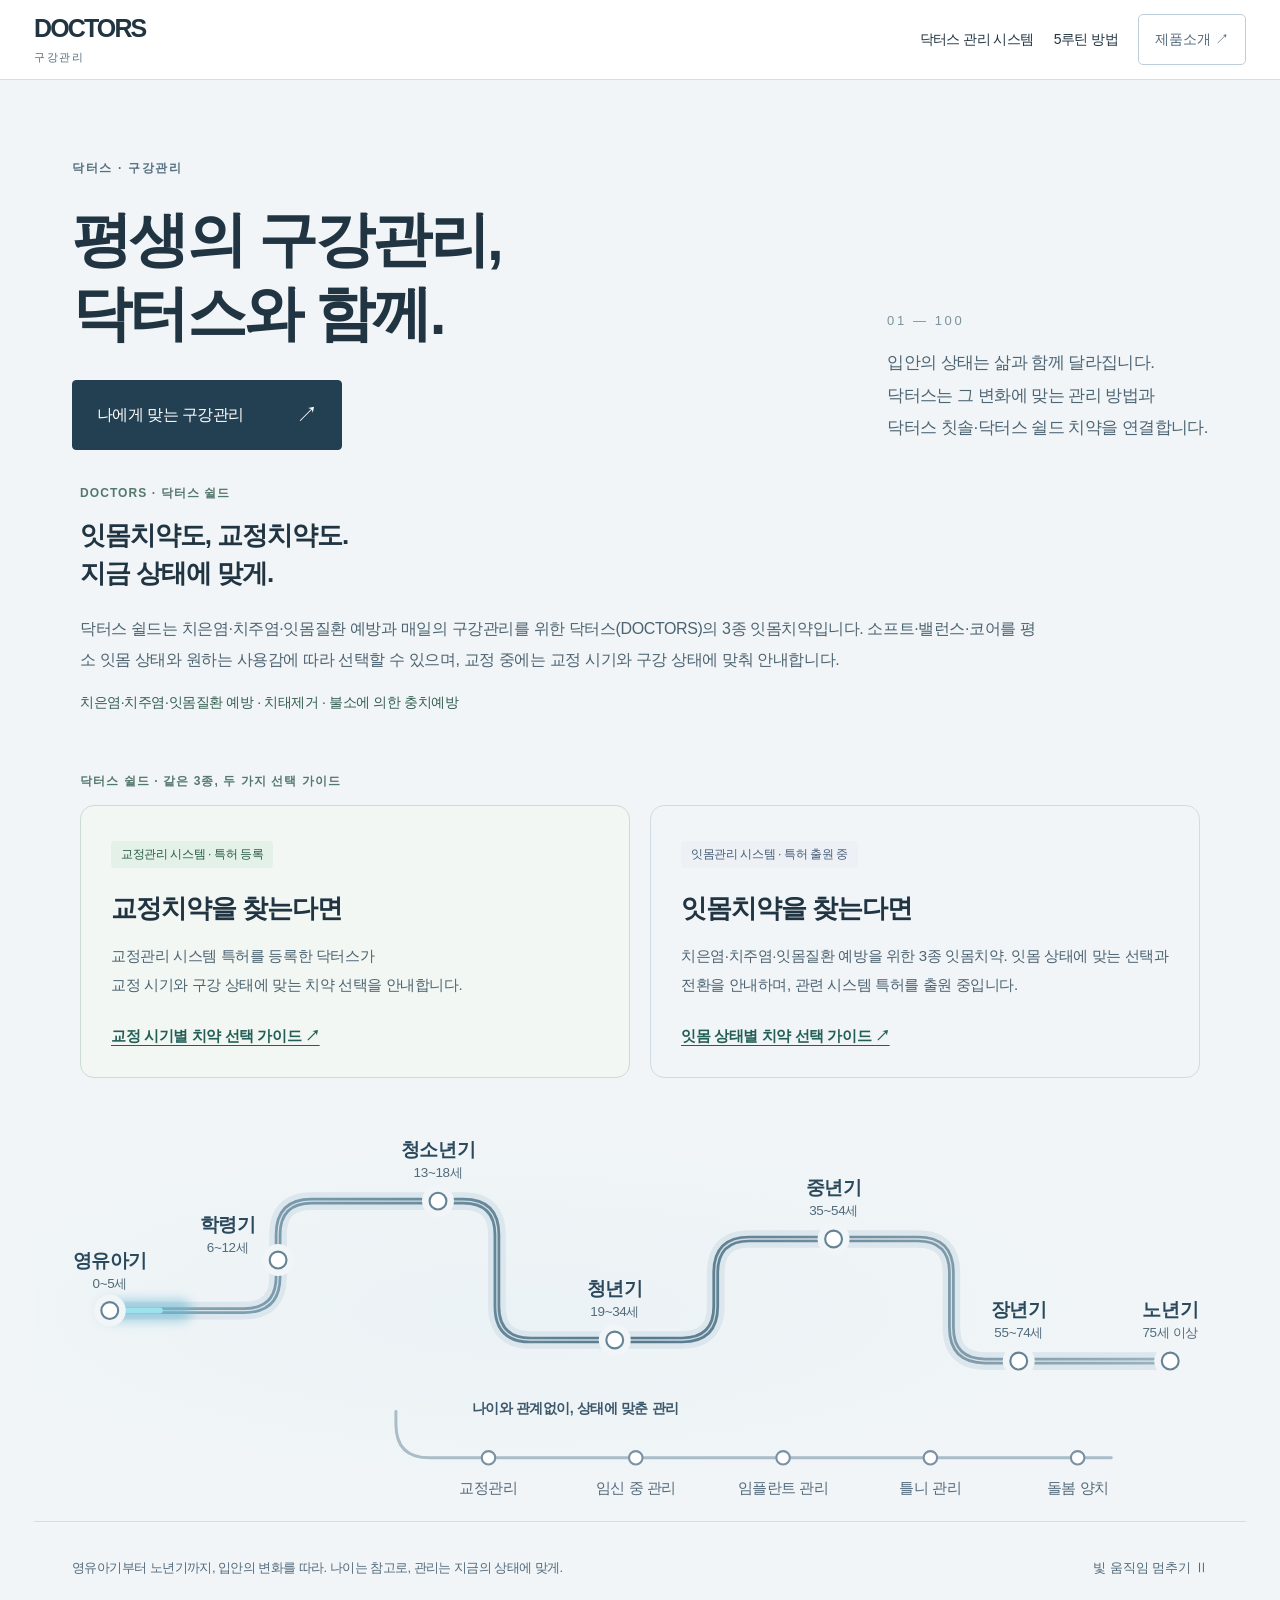
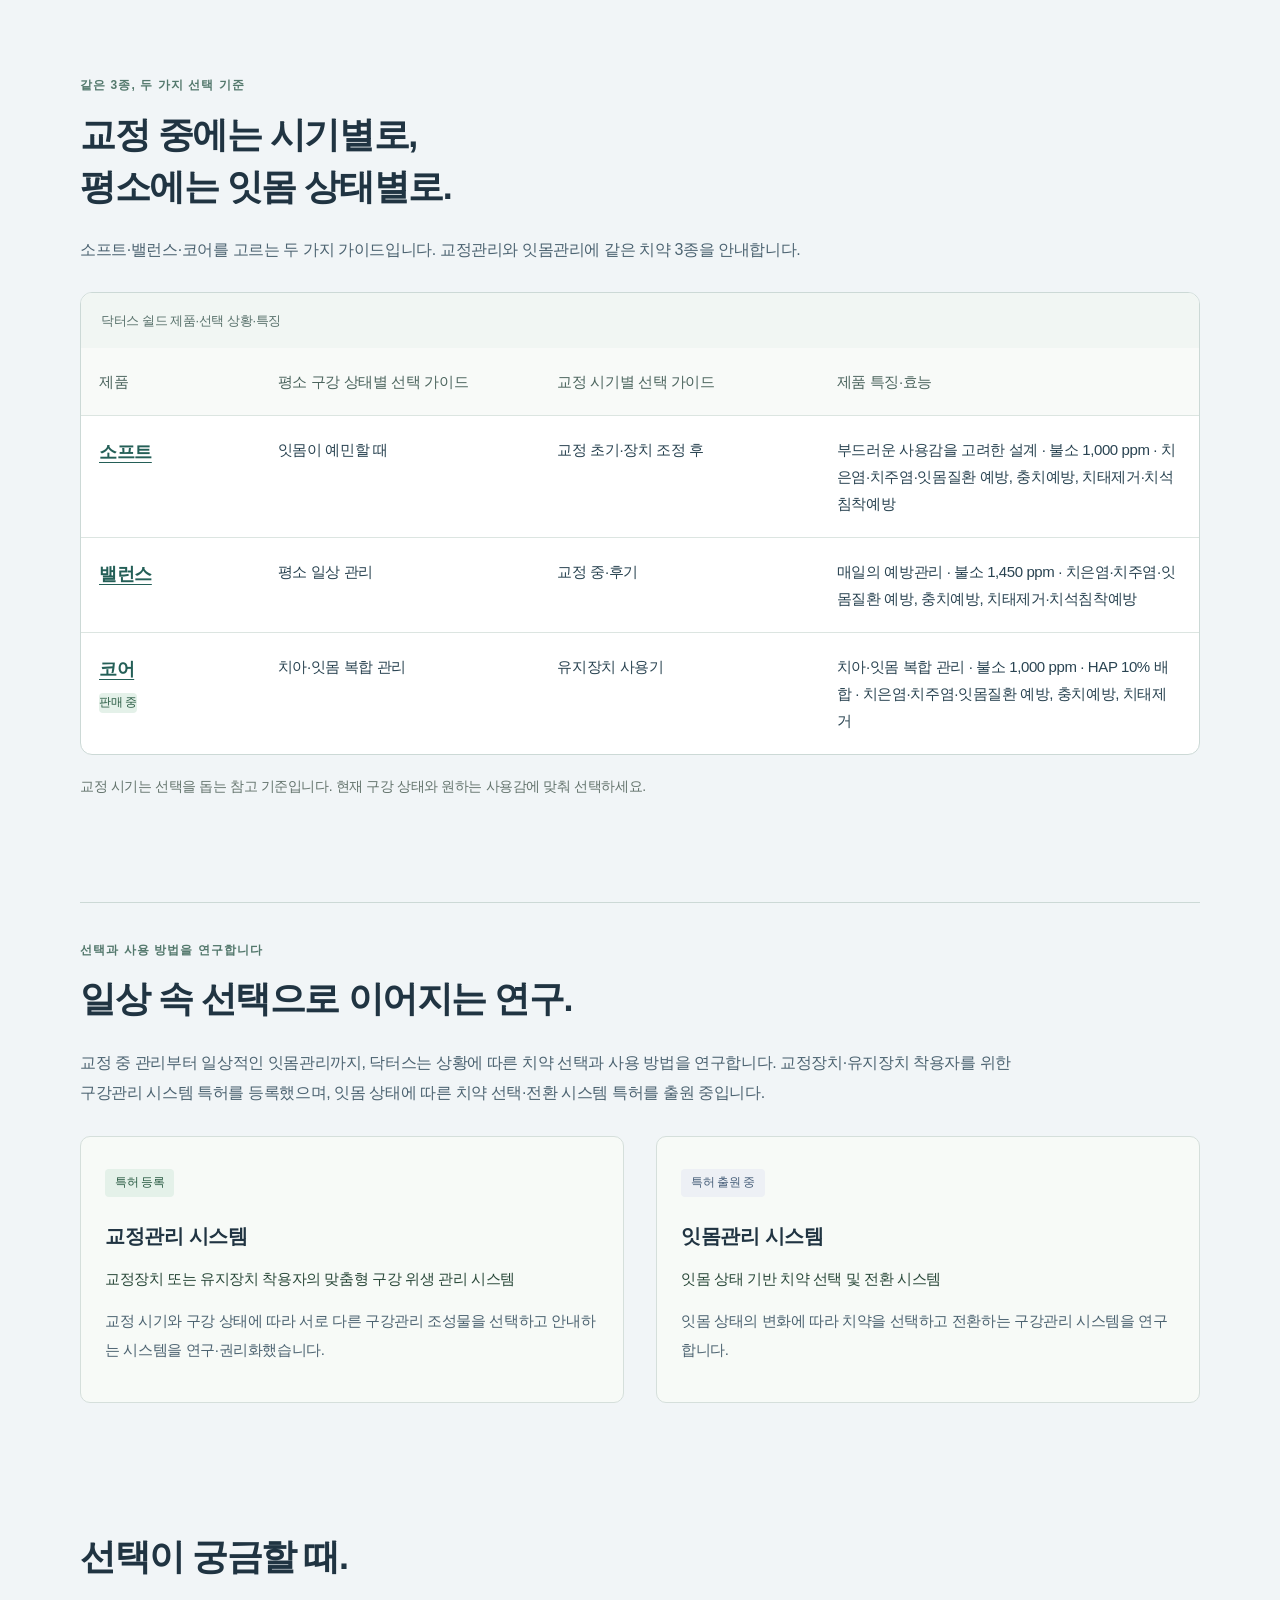
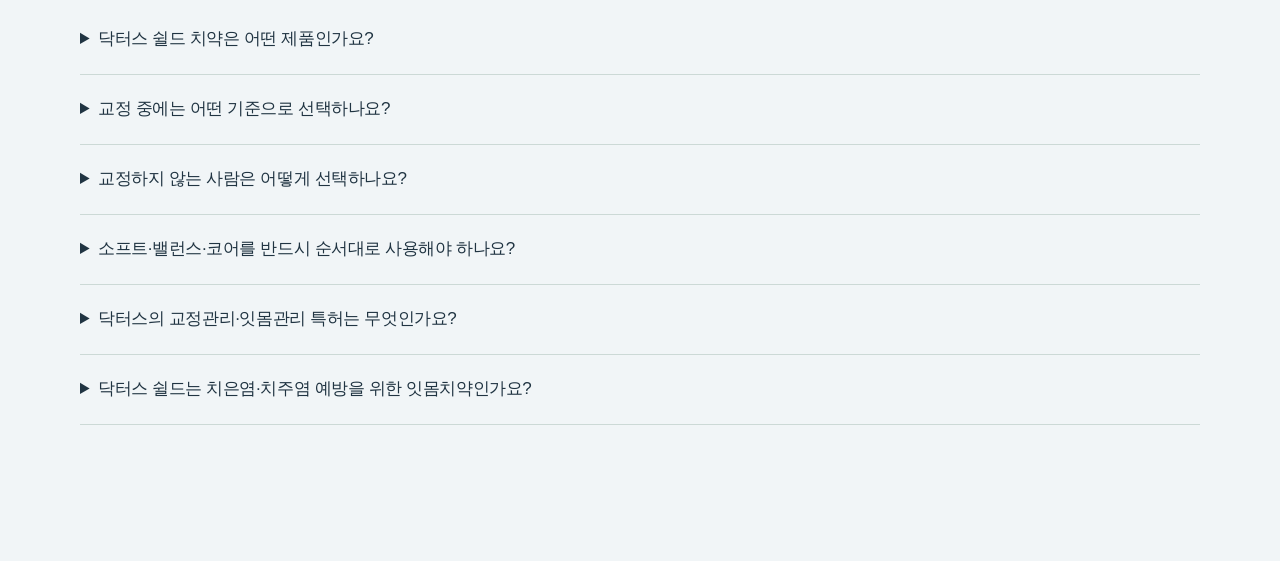
==== commit bf09bc20: "Lead Shield toothpaste guides with gum prevention benefits and product evidence" ====
--- a/index.html
+++ b/index.html
@@ -1,5 +1,5 @@
 <!doctype html>
-<html lang="ko"><head><meta name="naver-site-verification" content="fa7120516d6c768d42062e56af8af47490e0a751" /><meta name="google-site-verification" content="6LTmi_4A4277LN669EOjtBsFa8J6amvrurFFKspxq5I"><meta charset="utf-8"><meta name="viewport" content="width=device-width,initial-scale=1"><meta name="color-scheme" content="dark"><meta name="doctors-product-naming" content="소프트·밸런스·코어 한글 우선, 영어는 아래 작게"><title>닥터스 | 교정·잇몸 상태별 닥터스 쉴드 치약 선택</title>
+<html lang="ko"><head><meta name="naver-site-verification" content="b2e6cd5ee7496a6240f12bb00181975d584c8a31" /><meta name="naver-site-verification" content="fa7120516d6c768d42062e56af8af47490e0a751" /><meta name="google-site-verification" content="6LTmi_4A4277LN669EOjtBsFa8J6amvrurFFKspxq5I"><meta charset="utf-8"><meta name="viewport" content="width=device-width,initial-scale=1"><meta name="color-scheme" content="dark"><meta name="doctors-product-naming" content="소프트·밸런스·코어 한글 우선, 영어는 아래 작게"><title>닥터스 쉴드 | 잇몸질환 예방·교정관리 3종 치약</title>
 <style>
 :root{--bg:#090f19;--ink:#eff5f7;--muted:#91a6b8;--line:#28384a;--blue:#65b4ee;--green:#45d7aa;--gold:#d2b074}*{box-sizing:border-box}body{margin:0;color:var(--ink);background:var(--bg);font-family:-apple-system,BlinkMacSystemFont,'Apple SD Gothic Neo','Malgun Gothic',sans-serif;letter-spacing:-.035em}button{font:inherit;cursor:pointer;color:inherit}a{color:inherit;text-decoration:none}button:focus-visible,a:focus-visible,[role=button]:focus-visible{outline:2px solid var(--blue);outline-offset:5px}[hidden]{display:none!important}h1,h2,h3,p{margin:0}.topbar{padding:0 34px;height:72px;display:flex;align-items:center;justify-content:space-between;border-bottom:1px solid #1c2b3b}.brand{font:700 25px Arial,sans-serif;letter-spacing:-.075em}.brand small{font:9px Arial;letter-spacing:.15em;color:#7e9fb6;display:block;margin-top:7px}.edition{font-size:11px;color:#8198ad;letter-spacing:0}.app{max-width:1540px;margin:auto;padding:26px 34px 24px}.trail{display:flex;gap:8px;align-items:center;flex-wrap:wrap;min-height:28px;font-size:11px;color:#7892a8}.trail button{background:none;border:0;padding:4px 0;color:#9bb8ce;font-size:11px}.trail button:last-of-type{color:var(--ink)}.trail span{color:#4f667c}.intro{display:flex;justify-content:space-between;align-items:flex-end;gap:40px;padding:23px 0 23px}.kicker{font:9px Arial,sans-serif;letter-spacing:.18em;color:var(--blue);margin-bottom:12px}.intro h1{font-size:clamp(26px,3vw,42px);font-weight:550;letter-spacing:-.05em;line-height:1.25}.intro p{max-width:430px;font-size:13px;line-height:1.8;color:var(--muted);white-space:pre-line}.map-layout{display:grid;grid-template-columns:1fr;gap:0;background:radial-gradient(ellipse at 48% 40%,#142333 0%,#0a1320 67%);border:1px solid #213347;border-radius:12px;overflow:hidden;position:relative}.map-layout.detail{grid-template-columns:minmax(0,1fr) 370px}.map-wrap{position:relative;min-width:0}.world{width:100%;height:clamp(360px,calc(100dvh - 310px),680px);display:block;touch-action:pan-y}.world text{font-family:-apple-system,BlinkMacSystemFont,'Apple SD Gothic Neo','Malgun Gothic',sans-serif;fill:#e3eef4;letter-spacing:-1px;pointer-events:none;paint-order:stroke;stroke:#0d1825;stroke-width:8px;stroke-linejoin:round}.world .subtext{fill:#8da7bb}.world .year{fill:#bed4e6;font-family:Arial,sans-serif;letter-spacing:0}.world .station{cursor:pointer;outline:none}.world .station .station-ring{fill:#102334;stroke:#678096;stroke-width:3}.world .station:hover .station-ring,.world .station:focus .station-ring{stroke:var(--blue);stroke-width:5;filter:url(#blue-glow)}.world .station.selected .station-ring{stroke:var(--green);stroke-width:5}.world .station .station-dot{fill:#7592a7}.world .station.selected .station-dot{fill:var(--green)}.world .route{fill:none;stroke-linecap:round;stroke-linejoin:round}.world .route-base{stroke:#233f53;stroke-width:23}.world .route-color{stroke:url(#route-color);stroke-width:10}.world .route-dash{stroke:#dcecf3;stroke-width:2;stroke-dasharray:4 14;opacity:.55;animation:flow 20s linear infinite}.layer{transition:opacity .45s}.layer.inactive{opacity:0;pointer-events:none}.layer.context{opacity:.2;pointer-events:none}.world .label{font-size:43px}.world .stage-sub{font-size:26px;fill:#9fb2c3}.world .route-caption{font-size:24px;fill:#87a4bb;letter-spacing:3px}.world .bright{fill:var(--blue)}.map-note{position:absolute;left:23px;bottom:19px;color:#7d97aa;font-size:10px;line-height:1.7;max-width:330px;pointer-events:none}.toolbar{display:flex;justify-content:space-between;gap:16px;align-items:center;padding:18px 0 8px}.navigation{display:flex;gap:9px}.navigation button,.primary,.phase-bar button{border:1px solid #32495e;border-radius:5px;background:#111f2c;padding:11px 17px;font-size:12px}.navigation button:disabled{opacity:.3;cursor:default}.primary{background:#c8e9f4;color:#112c3a;border-color:#c8e9f4;min-width:150px}.primary:hover{background:#e0f3f9}.map-status{font:9px Arial,sans-serif;letter-spacing:.13em;color:#7292aa}.phase-bar{display:flex;gap:8px;flex-wrap:wrap;padding-bottom:15px;align-items:center}.phase-bar .phase-label{font-size:10px;color:#89a0b3;margin-right:8px}.phase-bar button{padding:8px 13px;font-size:11px;background:transparent;color:#8ba6b9}.phase-bar button[aria-pressed=true]{border-color:#52b3cf;color:#c3e7f1;background:#142c3b}.inspector{background:#0f1c29;border-left:1px solid #2a3d50;padding:27px 25px;max-height:clamp(360px,calc(100dvh - 310px),680px);overflow-y:auto;scrollbar-width:thin;scrollbar-color:#355066 transparent}.inspector .kicker{font-size:9px;margin-bottom:10px}.inspector h2{font-size:25px;font-weight:550;line-height:1.4;letter-spacing:-.05em}.inspector .description{font-size:12px;line-height:1.8;color:#a7bbcb;margin-top:13px}.location-box{margin-top:20px;padding:13px 0;border-top:1px solid #293f52;border-bottom:1px solid #293f52}.location-box h3,.tools h3,.paste-pick h3{font-size:11px;font-weight:500;color:#8ba8bd;margin-bottom:10px}.mouth{display:block;width:100%;height:114px}.location-list{font-size:11px;line-height:1.8;color:#bdcfdd;display:flex;flex-wrap:wrap;gap:4px 12px;margin-top:7px}.location-list b{color:var(--blue);font-weight:500}.tools{margin-top:20px}.tool-tabs{display:flex;flex-wrap:wrap;gap:6px}.tool-tabs button{border:1px solid #31485e;background:none;border-radius:4px;font-size:11px;padding:7px 10px;color:#a5bed0}.tool-tabs button[aria-pressed=true]{color:#ddf1f7;border-color:#7bbecf;background:#193444}.tool-art{border-radius:6px;background:#0a1520;margin-top:12px;padding:6px}.tool-art svg{width:100%;height:160px;display:block}.tool-art p{padding:7px 10px 11px;color:#9eb5c7;font-size:11px;line-height:1.8}.paste-pick{margin-top:22px}.signals{display:flex;justify-content:center;gap:12px}.signal{--color:var(--green);--phase:0s;background:#111523;width:86px;height:114px;border:1px solid #364051;border-radius:50px;display:flex;flex-direction:column;align-items:center;justify-content:center;position:relative;overflow:hidden;gap:12px;padding:0}.signal:before{position:absolute;top:0;left:0;right:0;height:4px;background:var(--color);content:'';animation:strip 6s ease-in-out var(--phase) infinite}.signal.blue{--color:var(--blue);--phase:-4s}.signal.gold{--color:var(--gold);--phase:-2s}.signal i{width:36px;height:36px;background:var(--color);border-radius:50%;animation:lamp 6s ease-in-out var(--phase) infinite}.signal strong{font-size:13px;display:block;font-weight:550}.signal small{display:block;font:7px Arial;letter-spacing:.06em;color:#8ea3b6;margin-top:4px}.signal[aria-pressed=true]{border-color:var(--color);background:#1c2631}.product-card{display:grid;grid-template-columns:65px minmax(0,1fr);gap:15px;align-items:center;margin-top:16px;min-height:152px}.tube svg{width:100%;height:145px}.product-card h3{color:#d7e9f5;font-size:14px;margin:0 0 9px}.product-card p{font-size:11px;color:#95adc0;line-height:1.8}.micro-note{font-size:9px!important;line-height:1.7!important;color:#718ba0!important;margin-top:13px}.source-note{font-size:10px;color:#68869e;line-height:1.8;margin-top:15px}.bottom-note{display:flex;justify-content:space-between;gap:20px;margin-top:13px;font-size:10px;color:#647e94;line-height:1.8}.bottom-note b{font-weight:400;color:#9bb6c9} @keyframes flow{to{stroke-dashoffset:-180}}@keyframes lamp{0%,20%,100%{filter:brightness(1.16);box-shadow:0 0 13px var(--color),0 0 28px color-mix(in srgb,var(--color) 42%,transparent)}33%,87%{filter:brightness(.48);box-shadow:none}}@keyframes strip{0%,20%,100%{opacity:1}33%,87%{opacity:.25}}
 @media(max-width:760px){.topbar{padding:0 20px;height:64px}.brand{font-size:22px}.edition{font-size:9px}.app{padding:19px 16px}.intro{display:block;padding:20px 0}.intro h1{font-size:28px}.intro p{margin-top:12px;font-size:11px;line-height:1.8;max-width:330px}.trail{font-size:10px;gap:6px}.trail button{font-size:10px}.world{height:460px}.map-layout.detail{grid-template-columns:1fr}.map-layout.detail .world{height:250px}.inspector{max-height:none;border-left:0;border-top:1px solid #293f52;padding:24px 23px}.inspector h2{font-size:24px}.mouth{height:126px}.tool-art svg{height:180px}.map-note{left:16px;bottom:14px;font-size:9px;max-width:230px}.toolbar{gap:8px;padding-top:13px;flex-wrap:wrap}.navigation button,.primary{font-size:11px;padding:10px 12px}.primary{min-width:140px}.map-status{display:none}.phase-bar{gap:6px}.phase-bar .phase-label{width:100%;font-size:9px}.phase-bar button{font-size:10px;padding:8px 10px}.bottom-note{display:block;font-size:9px}.bottom-note span{display:block}.source-note{font-size:9px}.signals{gap:16px}.signal{width:90px;height:118px}.product-card{grid-template-columns:75px 1fr}.tube svg{height:160px}}
@@ -546,22 +546,22 @@
 .journey-stop text.journey-age{font-size:16px;font-weight:400;fill:#526b7b}.life-focus{padding:30px 0;border-bottom:1px solid #cfdbdf}.life-focus>span{font-size:14px;color:#526b7b}.life-focus h2{font-size:clamp(23px,3vw,32px);line-height:1.5;margin:12px 0}.life-management{padding-top:12px}.life-neighbours{display:flex;justify-content:space-between;gap:20px;padding:35px 0;border-top:1px solid #d6e0e2;margin-top:35px}.life-neighbours a{font-size:16px;padding:10px 0}.age-special>p{font-size:16px;color:#526973}.cg-route-links a{min-height:44px;display:inline-flex;align-items:center}.world .special-sub{font-size:22px}
 @media(max-width:760px){.journey-stop text.journey-age{font-size:28px}.map-layout.overview .world{height:860px}.life-focus{padding:24px 0}.life-management .system-roles dt{font-size:20px}.life-management .system-roles dd{font-size:16px}.world .special-sub{font-size:27px}}
 </style><link rel="canonical" href="__SITE_ORIGIN__/"><link rel="icon" href="favicon.svg">
-<meta name="description" content="교정관리 시스템 특허 등록, 잇몸 상태별 치약 선택·전환 시스템 특허 출원 중인 닥터스. 닥터스 쉴드 소프트·밸런스·코어 3종을 교정 시기와 평소 잇몸 상태에 맞춰 선택하세요.">
+<meta name="description" content="치은염·치주염·잇몸질환 예방을 위한 닥터스 쉴드 소프트·밸런스·코어. 평소 잇몸 상태와 교정 시기에 맞는 선택 가이드, 제품별 유효성분과 교정관리 특허 등록·잇몸관리 특허 출원 현황을 확인하세요.">
 <meta name="robots" content="index,follow">
 <meta property="og:type" content="website">
 <meta property="og:locale" content="ko_KR">
 <meta property="og:site_name" content="닥터스">
-<meta property="og:title" content="닥터스 | 교정·잇몸 상태별 닥터스 쉴드 치약 선택">
-<meta property="og:description" content="교정관리 시스템 특허 등록, 잇몸 상태별 치약 선택·전환 시스템 특허 출원 중인 닥터스. 닥터스 쉴드 소프트·밸런스·코어 3종을 교정 시기와 평소 잇몸 상태에 맞춰 선택하세요.">
+<meta property="og:title" content="닥터스 쉴드 | 잇몸질환 예방·교정관리 3종 치약">
+<meta property="og:description" content="치은염·치주염·잇몸질환 예방을 위한 닥터스 쉴드 소프트·밸런스·코어. 평소 잇몸 상태와 교정 시기에 맞는 선택 가이드, 제품별 유효성분과 교정관리 특허 등록·잇몸관리 특허 출원 현황을 확인하세요.">
 <meta property="og:url" content="__SITE_ORIGIN__/">
-<script type="application/ld+json">{"@context": "https://schema.org", "@graph": [{"@type": "Organization", "@id": "__SITE_ORIGIN__/#organization", "name": "닥터스", "alternateName": "DOCTORS", "url": "__SITE_ORIGIN__/", "brand": {"@type": "Brand", "@id": "__SITE_ORIGIN__/#shield", "name": "닥터스 쉴드", "alternateName": ["닥터스쉴드", "Doctors Shield"]}}, {"@type": "WebSite", "@id": "__SITE_ORIGIN__/#website", "url": "__SITE_ORIGIN__/", "name": "닥터스", "alternateName": ["닥터스 공식 홈페이지", "DOCTORS"], "inLanguage": "ko-KR", "publisher": {"@id": "__SITE_ORIGIN__/#organization"}}, {"@type": "WebPage", "@id": "__SITE_ORIGIN__/#webpage", "url": "__SITE_ORIGIN__/", "name": "닥터스 | 교정·잇몸 상태별 닥터스 쉴드 치약 선택", "description": "교정관리 시스템 특허 등록, 잇몸 상태별 치약 선택·전환 시스템 특허 출원 중인 닥터스. 닥터스 쉴드 소프트·밸런스·코어 3종을 교정 시기와 평소 잇몸 상태에 맞춰 선택하세요.", "isPartOf": {"@id": "__SITE_ORIGIN__/#website"}, "about": [{"@id": "__SITE_ORIGIN__/#organization"}, {"@id": "__SITE_ORIGIN__/#shield"}]}]}</script>
-<link rel="stylesheet" href="brand-guide.css?v=2"><meta name="twitter:title" content="닥터스 | 교정·잇몸 상태별 닥터스 쉴드 치약 선택"><meta name="twitter:description" content="교정관리 시스템 특허 등록, 잇몸 상태별 치약 선택·전환 시스템 특허 출원 중인 닥터스. 닥터스 쉴드 소프트·밸런스·코어 3종을 교정 시기와 평소 잇몸 상태에 맞춰 선택하세요."><script type="application/ld+json" id="page-faq-schema">{"@context": "https://schema.org", "@type": "FAQPage", "mainEntity": [{"@type": "Question", "name": "닥터스 쉴드 치약은 어떤 제품인가요?", "acceptedAnswer": {"@type": "Answer", "text": "닥터스 쉴드 치약은 구강관리 브랜드 닥터스(DOCTORS)의 치약으로, 교정 중인 사람과 잇몸이 고민인 사람을 위한 소프트·밸런스·코어 3종 라인업입니다. 교정 중에는 시기별로, 평소에는 잇몸 상태별로 제품을 선택할 수 있도록 안내합니다."}}, {"@type": "Question", "name": "교정 중에는 어떤 기준으로 선택하나요?", "acceptedAnswer": {"@type": "Answer", "text": "닥터스 쉴드는 교정관리 시스템 특허를 등록한 닥터스(DOCTORS)의 3종 치약입니다. 교정 초기·장치 조정 후에는 소프트, 교정 중·후기에는 밸런스, 유지장치 사용기에는 코어를 참고해 선택합니다. 현재 구강 상태와 원하는 사용감에 맞춰 선택하세요."}}, {"@type": "Question", "name": "교정하지 않는 사람은 어떻게 선택하나요?", "acceptedAnswer": {"@type": "Answer", "text": "닥터스는 잇몸 상태에 따른 치약 선택·전환 시스템 특허를 출원 중입니다. 닥터스 쉴드 3종 중 잇몸이 예민할 때는 소프트, 평소 일상 관리에는 밸런스, 치아·잇몸 복합 관리에는 코어를 선택할 수 있습니다. 교정 여부와 관계없이 같은 3종을 안내합니다."}}, {"@type": "Question", "name": "소프트·밸런스·코어를 반드시 순서대로 사용해야 하나요?", "acceptedAnswer": {"@type": "Answer", "text": "아니요. 현재 구강 상태와 원하는 사용감에 맞는 한 가지로 시작할 수 있습니다. 상태가 달라지면 제품을 바꾸거나 서로 다른 양치 시간에 나누어 선택할 수 있습니다."}}, {"@type": "Question", "name": "닥터스의 교정관리·잇몸관리 특허는 무엇인가요?", "acceptedAnswer": {"@type": "Answer", "text": "교정관리 시스템은 특허 등록, 잇몸관리 시스템은 특허 출원 중입니다. 교정장치 또는 유지장치 착용자의 맞춤형 구강 위생 관리 시스템과 잇몸 상태 기반 치약 선택 및 전환 시스템을 통해, 상황에 따른 선택과 사용 방법을 연구합니다."}}]}</script></head><body>
+<script type="application/ld+json">{"@context": "https://schema.org", "@graph": [{"@type": "Organization", "@id": "__SITE_ORIGIN__/#organization", "name": "닥터스", "alternateName": "DOCTORS", "url": "__SITE_ORIGIN__/", "brand": {"@type": "Brand", "@id": "__SITE_ORIGIN__/#shield", "name": "닥터스 쉴드", "alternateName": ["닥터스쉴드", "Doctors Shield"]}}, {"@type": "WebSite", "@id": "__SITE_ORIGIN__/#website", "url": "__SITE_ORIGIN__/", "name": "닥터스", "alternateName": ["닥터스 공식 홈페이지", "DOCTORS"], "inLanguage": "ko-KR", "publisher": {"@id": "__SITE_ORIGIN__/#organization"}}, {"@type": "WebPage", "@id": "__SITE_ORIGIN__/#webpage", "url": "__SITE_ORIGIN__/", "name": "닥터스 쉴드 | 잇몸질환 예방·교정관리 3종 치약", "description": "치은염·치주염·잇몸질환 예방을 위한 닥터스 쉴드 소프트·밸런스·코어. 평소 잇몸 상태와 교정 시기에 맞는 선택 가이드, 제품별 유효성분과 교정관리 특허 등록·잇몸관리 특허 출원 현황을 확인하세요.", "isPartOf": {"@id": "__SITE_ORIGIN__/#website"}, "about": [{"@id": "__SITE_ORIGIN__/#organization"}, {"@id": "__SITE_ORIGIN__/#shield"}]}]}</script>
+<link rel="stylesheet" href="brand-guide.css?v=3"><meta name="twitter:title" content="닥터스 쉴드 | 잇몸질환 예방·교정관리 3종 치약"><meta name="twitter:description" content="치은염·치주염·잇몸질환 예방을 위한 닥터스 쉴드 소프트·밸런스·코어. 평소 잇몸 상태와 교정 시기에 맞는 선택 가이드, 제품별 유효성분과 교정관리 특허 등록·잇몸관리 특허 출원 현황을 확인하세요."><script type="application/ld+json" id="page-faq-schema">{"@context": "https://schema.org", "@type": "FAQPage", "mainEntity": [{"@type": "Question", "name": "닥터스 쉴드 치약은 어떤 제품인가요?", "acceptedAnswer": {"@type": "Answer", "text": "닥터스 쉴드는 치은염·치주염·잇몸질환 예방과 매일의 구강관리를 위한 닥터스(DOCTORS)의 3종 잇몸치약입니다. 소프트·밸런스·코어를 평소 잇몸 상태와 원하는 사용감에 따라 선택할 수 있으며, 교정 중에는 교정 시기와 구강 상태에 맞춰 안내합니다."}}, {"@type": "Question", "name": "교정 중에는 어떤 기준으로 선택하나요?", "acceptedAnswer": {"@type": "Answer", "text": "닥터스 쉴드는 교정관리 시스템 특허를 등록한 닥터스(DOCTORS)의 3종 치약입니다. 교정 초기·장치 조정 후에는 소프트, 교정 중·후기에는 밸런스, 유지장치 사용기에는 코어를 참고해 선택합니다. 현재 구강 상태와 원하는 사용감에 맞춰 선택하세요."}}, {"@type": "Question", "name": "교정하지 않는 사람은 어떻게 선택하나요?", "acceptedAnswer": {"@type": "Answer", "text": "교정하지 않아도 잇몸질환 예방과 일상 구강관리를 위해 사용할 수 있습니다. 잇몸이 예민해 부드러운 사용감을 원할 때는 소프트, 잇몸·충치·치석침착 예방을 함께 챙기는 일상 관리에는 밸런스, 치아·잇몸 복합 관리에는 코어를 살펴보세요. 같은 3종 중 현재 상태와 원하는 사용감에 맞춰 선택합니다."}}, {"@type": "Question", "name": "소프트·밸런스·코어를 반드시 순서대로 사용해야 하나요?", "acceptedAnswer": {"@type": "Answer", "text": "아니요. 현재 구강 상태와 원하는 사용감에 맞는 한 가지로 시작할 수 있습니다. 상태가 달라지면 제품을 바꾸거나 서로 다른 양치 시간에 나누어 선택할 수 있습니다."}}, {"@type": "Question", "name": "닥터스의 교정관리·잇몸관리 특허는 무엇인가요?", "acceptedAnswer": {"@type": "Answer", "text": "교정관리 시스템은 특허 등록, 잇몸관리 시스템은 특허 출원 중입니다. 교정장치 또는 유지장치 착용자의 맞춤형 구강 위생 관리 시스템과 잇몸 상태 기반 치약 선택 및 전환 시스템을 통해, 상황에 따른 선택과 사용 방법을 연구합니다."}}, {"@type": "Question", "name": "닥터스 쉴드는 치은염·치주염 예방을 위한 잇몸치약인가요?", "acceptedAnswer": {"@type": "Answer", "text": "네. 소프트·밸런스·코어 모두 치은염·치주염·잇몸질환 예방, 치태제거와 불소에 의한 충치예방 효능을 갖춘 의약외품 치약입니다. 교정 여부와 관계없이 사용할 수 있으며, 제품별 성분과 사용감에 맞춰 선택할 수 있습니다."}}]}</script></head><body>
 <header class="topbar"><a class="brand" href="#entrance">DOCTORS<small>구강관리</small></a><nav class="cg-nav" aria-label="주요 메뉴"><a href="#system">닥터스 관리 시스템</a><a href="#routine">5루틴 방법</a><a class="edition product-entry" href="toothpaste.html">제품소개 ↗</a></nav></header>
 <main class="app" id="app-shell"><section class="entrance" id="entrance" aria-labelledby="entrance-title">
       <div class="entrance-heading"><div class="entrance-copy"><p class="entrance-eyebrow">닥터스 · 구강관리</p>
       <h1 id="entrance-title">평생의 구강관리,<br>닥터스와 함께.</h1>
       <a class="entrance-start" href="#map">나에게 맞는 구강관리 <span aria-hidden="true">↗</span></a></div>
-      <div class="entrance-value"><span class="entrance-value-index">01 — 100</span><p>입안의 상태는 삶과 함께 달라집니다.<br>닥터스는 그 변화에 맞는 관리 방법과<br>닥터스 칫솔·닥터스 쉴드 치약을 연결합니다.</p></div></div><section class="brand-guide bg-intro" id="shield-definition"><p class="bg-eyebrow">DOCTORS · 닥터스 쉴드</p><h2>지금의 입안에 맞는 치약을 찾으세요.</h2><p>닥터스 쉴드 치약은 구강관리 브랜드 닥터스(DOCTORS)의 치약으로, 교정 중인 사람과 잇몸이 고민인 사람을 위한 소프트·밸런스·코어 3종 라인업입니다. 교정 중에는 시기별로, 평소에는 잇몸 상태별로 제품을 선택할 수 있도록 안내합니다.</p></section><section class="brand-guide bg-paths" aria-label="교정치약과 잇몸치약 선택 가이드"><p class="bg-eyebrow">닥터스 쉴드 · 같은 3종, 두 가지 선택 가이드</p><div class="bg-path-grid"><article><span class="bg-status">교정관리 시스템 · 특허 등록</span><h2>교정치약을 찾는다면</h2><p>교정관리 시스템 특허를 등록한 닥터스가<br class="bg-wide"> 교정 시기와 구강 상태에 맞는 치약 선택을 안내합니다.</p><a href="ortho.html">교정 시기별 치약 선택 가이드 <span aria-hidden="true">↗</span></a></article><article><span class="bg-status bg-pending">잇몸관리 시스템 · 특허 출원 중</span><h2>잇몸치약을 찾는다면</h2><p>잇몸 상태별 치약 선택·전환 시스템 특허를 출원 중인 닥터스가 현재 상태에 맞는 치약 선택을 안내합니다.</p><a href="gum.html">잇몸 상태별 치약 선택 가이드 <span aria-hidden="true">↗</span></a></article></div></section>
+      <div class="entrance-value"><span class="entrance-value-index">01 — 100</span><p>입안의 상태는 삶과 함께 달라집니다.<br>닥터스는 그 변화에 맞는 관리 방법과<br>닥터스 칫솔·닥터스 쉴드 치약을 연결합니다.</p></div></div><section class="brand-guide bg-intro" id="shield-definition"><p class="bg-eyebrow">DOCTORS · 닥터스 쉴드</p><h2>잇몸치약도, 교정치약도.<br>지금 상태에 맞게.</h2><p>닥터스 쉴드는 치은염·치주염·잇몸질환 예방과 매일의 구강관리를 위한 닥터스(DOCTORS)의 3종 잇몸치약입니다. 소프트·밸런스·코어를 평소 잇몸 상태와 원하는 사용감에 따라 선택할 수 있으며, 교정 중에는 교정 시기와 구강 상태에 맞춰 안내합니다.</p><p class="bg-intro-benefit">치은염·치주염·잇몸질환 예방 · 치태제거 · 불소에 의한 충치예방</p></section><section class="brand-guide bg-paths" aria-label="교정치약과 잇몸치약 선택 가이드"><p class="bg-eyebrow">닥터스 쉴드 · 같은 3종, 두 가지 선택 가이드</p><div class="bg-path-grid"><article><span class="bg-status">교정관리 시스템 · 특허 등록</span><h2>교정치약을 찾는다면</h2><p>교정관리 시스템 특허를 등록한 닥터스가<br class="bg-wide"> 교정 시기와 구강 상태에 맞는 치약 선택을 안내합니다.</p><a href="ortho.html">교정 시기별 치약 선택 가이드 <span aria-hidden="true">↗</span></a></article><article><span class="bg-status bg-pending">잇몸관리 시스템 · 특허 출원 중</span><h2>잇몸치약을 찾는다면</h2><p>치은염·치주염·잇몸질환 예방을 위한 3종 잇몸치약. 잇몸 상태에 맞는 선택과 전환을 안내하며, 관련 시스템 특허를 출원 중입니다.</p><a href="gum.html">잇몸 상태별 치약 선택 가이드 <span aria-hidden="true">↗</span></a></article></div></section>
       <div class="entrance-graphic"><svg class="entrance-map entrance-map-desktop" viewBox="0 35 1440 455" role="group" aria-label="영유아기부터 노년기까지 7개 생애 구간과 교정, 임신, 임플란트, 틀니, 돌봄 관리 노선">
     <defs><linearGradient id="journey-ink-desktop" x1="0" y1="0" x2="1" y2="0"><stop stop-color="#8babbc"/><stop offset=".5" stop-color="#55798d"/><stop offset="1" stop-color="#9ab2bf"/></linearGradient><filter id="journey-glow-desktop" x="-50%" y="-50%" width="200%" height="200%"><feGaussianBlur stdDeviation="7"/></filter></defs>
     <path class="journey-track-shadow" d="M90 240H250Q290 240 290 200V150Q290 110 330 110H510Q550 110 550 150V235Q550 275 590 275H770Q810 275 810 235V195Q810 155 850 155H1050Q1090 155 1090 195V260Q1090 300 1130 300H1350"/><path class="journey-track" d="M90 240H250Q290 240 290 200V150Q290 110 330 110H510Q550 110 550 150V235Q550 275 590 275H770Q810 275 810 235V195Q810 155 850 155H1050Q1090 155 1090 195V260Q1090 300 1130 300H1350"/><path class="journey-track-highlight" d="M90 240H250Q290 240 290 200V150Q290 110 330 110H510Q550 110 550 150V235Q550 275 590 275H770Q810 275 810 235V195Q810 155 850 155H1050Q1090 155 1090 195V260Q1090 300 1130 300H1350"/>
@@ -578,10 +578,10 @@
     <path class="journey-light-core journey-moving" pathLength="100" d="M70 100H270Q310 100 310 140V190Q310 230 350 230H530Q570 230 570 270V320Q570 360 530 360H160Q120 360 120 400V420Q120 460 160 460H570"/>
     <a class="journey-stop-link" href="#life/infant" aria-label="영유아기 약 0~5세 관리 안내"><g class="journey-stop"><circle class="journey-stop-halo" cx="70" cy="100" r="19"/><circle cx="70" cy="100" r="10"/><text x="70" y="56" text-anchor="middle">영유아기</text><text class="journey-age" x="70" y="81" text-anchor="middle">0~5세</text></g></a><a class="journey-stop-link" href="#life/school" aria-label="학령기 약 6~12세 관리 안내"><g class="journey-stop"><circle class="journey-stop-halo" cx="240" cy="100" r="19"/><circle cx="240" cy="100" r="10"/><text x="240" y="56" text-anchor="middle">학령기</text><text class="journey-age" x="240" y="81" text-anchor="middle">6~12세</text></g></a><a class="journey-stop-link" href="#life/teen" aria-label="청소년기 약 13~18세 관리 안내"><g class="journey-stop"><circle class="journey-stop-halo" cx="460" cy="230" r="19"/><circle cx="460" cy="230" r="10"/><text x="460" y="183" text-anchor="middle">청소년기</text><text class="journey-age" x="460" y="208" text-anchor="middle">13~18세</text></g></a><a class="journey-stop-link" href="#life/young" aria-label="청년기 약 19~34세 관리 안내"><g class="journey-stop"><circle class="journey-stop-halo" cx="350" cy="360" r="19"/><circle cx="350" cy="360" r="10"/><text x="350" y="313" text-anchor="middle">청년기</text><text class="journey-age" x="350" y="338" text-anchor="middle">19~34세</text></g></a><a class="journey-stop-link" href="#life/middle" aria-label="중년기 약 35~54세 관리 안내"><g class="journey-stop"><circle class="journey-stop-halo" cx="120" cy="420" r="19"/><circle cx="120" cy="420" r="10"/><text x="120" y="371" text-anchor="middle">중년기</text><text class="journey-age" x="120" y="396" text-anchor="middle">35~54세</text></g></a><a class="journey-stop-link" href="#life/mature" aria-label="장년기 약 55~74세 관리 안내"><g class="journey-stop"><circle class="journey-stop-halo" cx="350" cy="460" r="19"/><circle cx="350" cy="460" r="10"/><text x="350" y="496" text-anchor="middle">장년기</text><text class="journey-age" x="350" y="521" text-anchor="middle">55~74세</text></g></a><a class="journey-stop-link" href="#life/senior" aria-label="노년기 약 75세 이상 관리 안내"><g class="journey-stop"><circle class="journey-stop-halo" cx="570" cy="460" r="19"/><circle cx="570" cy="460" r="10"/><text x="570" y="496" text-anchor="middle">노년기</text><text class="journey-age" x="570" y="521" text-anchor="middle">75세 이상</text></g></a><text class="journey-special-heading" x="70" y="566">나이와 관계없이, 상태에 맞춘 관리</text><a href="ortho.html" aria-label="교정관리 안내"><circle class="journey-special-stop" cx="100" cy="620" r="8"/><text class="journey-special-label" x="100" y="662" text-anchor="middle">교정<tspan x="100" dy="27">관리</tspan></text></a><a href="#route/pregnancy" aria-label="임신 중 관리 안내"><circle class="journey-special-stop" cx="220" cy="620" r="8"/><text class="journey-special-label" x="220" y="662" text-anchor="middle">임신<tspan x="220" dy="27">관리</tspan></text></a><a href="#route/implant" aria-label="임플란트 관리 안내"><circle class="journey-special-stop" cx="340" cy="620" r="8"/><text class="journey-special-label" x="340" y="662" text-anchor="middle">임플란트<tspan x="340" dy="27">관리</tspan></text></a><a href="#route/denture" aria-label="틀니 관리 안내"><circle class="journey-special-stop" cx="460" cy="620" r="8"/><text class="journey-special-label" x="460" y="662" text-anchor="middle">틀니<tspan x="460" dy="27">관리</tspan></text></a><a href="#route/care" aria-label="돌봄 양치 안내"><circle class="journey-special-stop" cx="580" cy="620" r="8"/><text class="journey-special-label" x="580" y="662" text-anchor="middle">돌봄<tspan x="580" dy="27">양치</tspan></text></a></svg></div>
       <div class="entrance-caption"><p>영유아기부터 노년기까지, 입안의 변화를 따라.<br class="mobile-break"> 나이는 참고로, 관리는 지금의 상태에 맞게.</p><button id="journey-motion" aria-pressed="false">빛 움직임 멈추기 Ⅱ</button></div>
-    <section class="brand-guide" id="selection-guide" aria-label="닥터스 쉴드 두 가지 선택 가이드"><p class="bg-eyebrow">같은 3종, 두 가지 선택 기준</p><h2>교정 중에는 시기별로,<br>평소에는 잇몸 상태별로.</h2><p>소프트·밸런스·코어를 고르는 두 가지 가이드입니다. 교정관리와 잇몸관리에 같은 치약 3종을 안내합니다.</p><div class="bg-table-wrap" tabindex="0" role="region" aria-label="치약 선택표"><table class="bg-table"><caption>닥터스 쉴드 제품·선택 상황·특징</caption><thead><tr><th scope="col">제품</th><th scope="col">교정 시기별 선택 가이드</th><th scope="col">평소 구강 상태별 선택 가이드</th><th scope="col">제품 특징·효능</th></tr></thead><tbody><tr><th scope="row"><a href="soft.html">소프트</a></th><td>교정 초기·장치 조정 후</td><td>잇몸이 예민할 때</td><td>부드러운 사용감을 고려한 설계 · 불소 1,000 ppm · 치은염·치주염 예방, 치석침착예방</td></tr><tr><th scope="row"><a href="balance.html">밸런스</a></th><td>교정 중·후기</td><td>평소 일상 관리</td><td>불소 1,450 ppm · 충치예방, 치태제거, 치석침착예방</td></tr><tr><th scope="row"><a href="core.html">코어</a><span class="bg-status">판매 중</span></th><td>유지장치 사용기</td><td>치아·잇몸 복합 관리</td><td>불소 1,000 ppm · HAP 10% 배합 · 충치예방, 치은염·치주염 예방</td></tr></tbody></table></div><p class="bg-note">교정 시기는 선택을 돕는 참고 기준입니다. 현재 구강 상태와 원하는 사용감에 맞춰 선택하세요.</p></section><section class="brand-guide bg-research" id="research"><p class="bg-eyebrow">선택과 사용 방법을 연구합니다</p><h2>일상 속 선택으로 이어지는 연구.</h2><p>교정 중 관리부터 일상적인 잇몸관리까지, 닥터스는 상황에 따른 치약 선택과 사용 방법을 연구합니다. 교정장치·유지장치 착용자를 위한 구강관리 시스템 특허를 등록했으며, 잇몸 상태에 따른 치약 선택·전환 시스템 특허를 출원 중입니다.</p><div class="bg-patents"><article><span class="bg-status">특허 등록</span><h3>교정관리 시스템</h3><p class="bg-patent-name">교정장치 또는 유지장치 착용자의 맞춤형 구강 위생 관리 시스템</p><p>교정 시기와 구강 상태에 따라 서로 다른 구강관리 조성물을 선택하고 안내하는 시스템을 연구·권리화했습니다.</p></article><article><span class="bg-status bg-pending">특허 출원 중</span><h3>잇몸관리 시스템</h3><p class="bg-patent-name">잇몸 상태 기반 치약 선택 및 전환 시스템</p><p>잇몸 상태의 변화에 따라 치약을 선택하고 전환하는 구강관리 시스템을 연구합니다.</p></article></div></section><section class="brand-guide bg-faq" id="brand-faq"><h2>선택이 궁금할 때.</h2><details><summary>닥터스 쉴드 치약은 어떤 제품인가요?</summary><p>닥터스 쉴드 치약은 구강관리 브랜드 닥터스(DOCTORS)의 치약으로, 교정 중인 사람과 잇몸이 고민인 사람을 위한 소프트·밸런스·코어 3종 라인업입니다. 교정 중에는 시기별로, 평소에는 잇몸 상태별로 제품을 선택할 수 있도록 안내합니다.</p></details><details><summary>교정 중에는 어떤 기준으로 선택하나요?</summary><p>닥터스 쉴드는 교정관리 시스템 특허를 등록한 닥터스(DOCTORS)의 3종 치약입니다. 교정 초기·장치 조정 후에는 소프트, 교정 중·후기에는 밸런스, 유지장치 사용기에는 코어를 참고해 선택합니다. 현재 구강 상태와 원하는 사용감에 맞춰 선택하세요.</p></details><details><summary>교정하지 않는 사람은 어떻게 선택하나요?</summary><p>닥터스는 잇몸 상태에 따른 치약 선택·전환 시스템 특허를 출원 중입니다. 닥터스 쉴드 3종 중 잇몸이 예민할 때는 소프트, 평소 일상 관리에는 밸런스, 치아·잇몸 복합 관리에는 코어를 선택할 수 있습니다. 교정 여부와 관계없이 같은 3종을 안내합니다.</p></details><details><summary>소프트·밸런스·코어를 반드시 순서대로 사용해야 하나요?</summary><p>아니요. 현재 구강 상태와 원하는 사용감에 맞는 한 가지로 시작할 수 있습니다. 상태가 달라지면 제품을 바꾸거나 서로 다른 양치 시간에 나누어 선택할 수 있습니다.</p></details><details><summary>닥터스의 교정관리·잇몸관리 특허는 무엇인가요?</summary><p>교정관리 시스템은 특허 등록, 잇몸관리 시스템은 특허 출원 중입니다. 교정장치 또는 유지장치 착용자의 맞춤형 구강 위생 관리 시스템과 잇몸 상태 기반 치약 선택 및 전환 시스템을 통해, 상황에 따른 선택과 사용 방법을 연구합니다.</p></details></section></section><div id="explorer" hidden><nav class="trail" id="trail" aria-label="지도에서 현재 위치"></nav><div class="intro brand-intro" id="intro"><div><div class="kicker" id="chapter">닥터스 구강관리 · 100세 인생의 구강관리</div><h1 id="title" tabindex="-1">내 상태에 맞는<br>관리 여정</h1></div><p id="summary">닥터스는 구강 상태에 맞는 양치 방법과 칫솔·치약을 연결합니다.
+    <section class="brand-guide" id="selection-guide" aria-label="닥터스 쉴드 두 가지 선택 가이드"><p class="bg-eyebrow">같은 3종, 두 가지 선택 기준</p><h2>교정 중에는 시기별로,<br>평소에는 잇몸 상태별로.</h2><p>소프트·밸런스·코어를 고르는 두 가지 가이드입니다. 교정관리와 잇몸관리에 같은 치약 3종을 안내합니다.</p><div class="bg-table-wrap" tabindex="0" role="region" aria-label="치약 선택표"><table class="bg-table"><caption>닥터스 쉴드 제품·선택 상황·특징</caption><thead><tr><th scope="col">제품</th><th scope="col">평소 구강 상태별 선택 가이드</th><th scope="col">교정 시기별 선택 가이드</th><th scope="col">제품 특징·효능</th></tr></thead><tbody><tr><th scope="row"><a href="soft.html">소프트</a></th><td>잇몸이 예민할 때</td><td>교정 초기·장치 조정 후</td><td>부드러운 사용감을 고려한 설계 · 불소 1,000 ppm · 치은염·치주염·잇몸질환 예방, 충치예방, 치태제거·치석침착예방</td></tr><tr><th scope="row"><a href="balance.html">밸런스</a></th><td>평소 일상 관리</td><td>교정 중·후기</td><td>매일의 예방관리 · 불소 1,450 ppm · 치은염·치주염·잇몸질환 예방, 충치예방, 치태제거·치석침착예방</td></tr><tr><th scope="row"><a href="core.html">코어</a><span class="bg-status">판매 중</span></th><td>치아·잇몸 복합 관리</td><td>유지장치 사용기</td><td>치아·잇몸 복합 관리 · 불소 1,000 ppm · HAP 10% 배합 · 치은염·치주염·잇몸질환 예방, 충치예방, 치태제거</td></tr></tbody></table></div><p class="bg-note">교정 시기는 선택을 돕는 참고 기준입니다. 현재 구강 상태와 원하는 사용감에 맞춰 선택하세요.</p></section><section class="brand-guide bg-research" id="research"><p class="bg-eyebrow">선택과 사용 방법을 연구합니다</p><h2>일상 속 선택으로 이어지는 연구.</h2><p>교정 중 관리부터 일상적인 잇몸관리까지, 닥터스는 상황에 따른 치약 선택과 사용 방법을 연구합니다. 교정장치·유지장치 착용자를 위한 구강관리 시스템 특허를 등록했으며, 잇몸 상태에 따른 치약 선택·전환 시스템 특허를 출원 중입니다.</p><div class="bg-patents"><article><span class="bg-status">특허 등록</span><h3>교정관리 시스템</h3><p class="bg-patent-name">교정장치 또는 유지장치 착용자의 맞춤형 구강 위생 관리 시스템</p><p>교정 시기와 구강 상태에 따라 서로 다른 구강관리 조성물을 선택하고 안내하는 시스템을 연구·권리화했습니다.</p></article><article><span class="bg-status bg-pending">특허 출원 중</span><h3>잇몸관리 시스템</h3><p class="bg-patent-name">잇몸 상태 기반 치약 선택 및 전환 시스템</p><p>잇몸 상태의 변화에 따라 치약을 선택하고 전환하는 구강관리 시스템을 연구합니다.</p></article></div></section><section class="brand-guide bg-faq" id="brand-faq"><h2>선택이 궁금할 때.</h2><details><summary>닥터스 쉴드 치약은 어떤 제품인가요?</summary><p>닥터스 쉴드는 치은염·치주염·잇몸질환 예방과 매일의 구강관리를 위한 닥터스(DOCTORS)의 3종 잇몸치약입니다. 소프트·밸런스·코어를 평소 잇몸 상태와 원하는 사용감에 따라 선택할 수 있으며, 교정 중에는 교정 시기와 구강 상태에 맞춰 안내합니다.</p></details><details><summary>교정 중에는 어떤 기준으로 선택하나요?</summary><p>닥터스 쉴드는 교정관리 시스템 특허를 등록한 닥터스(DOCTORS)의 3종 치약입니다. 교정 초기·장치 조정 후에는 소프트, 교정 중·후기에는 밸런스, 유지장치 사용기에는 코어를 참고해 선택합니다. 현재 구강 상태와 원하는 사용감에 맞춰 선택하세요.</p></details><details><summary>교정하지 않는 사람은 어떻게 선택하나요?</summary><p>교정하지 않아도 잇몸질환 예방과 일상 구강관리를 위해 사용할 수 있습니다. 잇몸이 예민해 부드러운 사용감을 원할 때는 소프트, 잇몸·충치·치석침착 예방을 함께 챙기는 일상 관리에는 밸런스, 치아·잇몸 복합 관리에는 코어를 살펴보세요. 같은 3종 중 현재 상태와 원하는 사용감에 맞춰 선택합니다.</p></details><details><summary>소프트·밸런스·코어를 반드시 순서대로 사용해야 하나요?</summary><p>아니요. 현재 구강 상태와 원하는 사용감에 맞는 한 가지로 시작할 수 있습니다. 상태가 달라지면 제품을 바꾸거나 서로 다른 양치 시간에 나누어 선택할 수 있습니다.</p></details><details><summary>닥터스의 교정관리·잇몸관리 특허는 무엇인가요?</summary><p>교정관리 시스템은 특허 등록, 잇몸관리 시스템은 특허 출원 중입니다. 교정장치 또는 유지장치 착용자의 맞춤형 구강 위생 관리 시스템과 잇몸 상태 기반 치약 선택 및 전환 시스템을 통해, 상황에 따른 선택과 사용 방법을 연구합니다.</p></details><details><summary>닥터스 쉴드는 치은염·치주염 예방을 위한 잇몸치약인가요?</summary><p>네. 소프트·밸런스·코어 모두 치은염·치주염·잇몸질환 예방, 치태제거와 불소에 의한 충치예방 효능을 갖춘 의약외품 치약입니다. 교정 여부와 관계없이 사용할 수 있으며, 제품별 성분과 사용감에 맞춰 선택할 수 있습니다.</p></details></section></section><div id="explorer" hidden><nav class="trail" id="trail" aria-label="지도에서 현재 위치"></nav><div class="intro brand-intro" id="intro"><div><div class="kicker" id="chapter">닥터스 구강관리 · 100세 인생의 구강관리</div><h1 id="title" tabindex="-1">내 상태에 맞는<br>관리 여정</h1></div><p id="summary">닥터스는 구강 상태에 맞는 양치 방법과 칫솔·치약을 연결합니다.
 아래 지도에서 나의 시기와 관리 상황을 찾아보세요.</p></div>
 
-<section class="shield-product-intro" id="shield-product-intro" hidden><header class="shield-family-heading"><div class="shield-eyebrow">DOCTORS · PRODUCT COLLECTION</div><h1 id="shield-product-title" class="shield-product-title">닥터스 쉴드</h1><p class="shield-product-sub">닥터스 쉴드 치약은 구강관리 브랜드 닥터스(DOCTORS)의 치약으로, 교정 중인 사람과 잇몸이 고민인 사람을 위한 소프트·밸런스·코어 3종 라인업입니다. 교정 중에는 시기별로, 평소에는 잇몸 상태별로 제품을 선택할 수 있도록 안내합니다.</p></header><nav class="shield-choices" aria-label="닥터스 쉴드 치약 선택"><a class="shield-choice" data-shield-product="0" href="soft.html"><strong>소프트</strong><small lang="en">SOFT</small></a><a class="shield-choice" data-shield-product="1" href="balance.html"><strong>밸런스</strong><small lang="en">BALANCE</small></a><a class="shield-choice" data-shield-product="2" href="core.html"><strong>코어</strong><small lang="en">CORE</small></a></nav></section><section class="shield-family-content" id="shield-family-content" aria-label="치약 3종 제품소개" hidden><div class="shield-family-grid"><a class="shield-family-card" href="soft.html"><div class="shield-family-cutout" id="shield-family-cutout-0"></div><div class="shield-family-label"><h3>소프트<small lang="en">SOFT</small></h3><p>양치가 부담스러울 때, 부드러운 사용감으로.</p><span>제품 상세 보기 ↗</span></div></a><a class="shield-family-card" href="balance.html"><div class="shield-family-cutout" id="shield-family-cutout-1"></div><div class="shield-family-label"><h3>밸런스<small lang="en">BALANCE</small></h3><p>매일의 치아·잇몸 관리, 밸런스로 꾸준하게.</p><span>제품 상세 보기 ↗</span></div></a><a class="shield-family-card" href="core.html"><div class="shield-family-cutout" id="shield-family-cutout-2"></div><div class="shield-family-label"><h3>코어<small lang="en">CORE</small></h3><p>치아와 잇몸, 함께 관리하는 코어.</p><span>제품 상세 보기 ↗</span></div></a></div><p class="shield-family-note">세 제품을 반드시 함께 사용할 필요는 없습니다. 지금의 사용감과 관리 목적을 살펴보세요.</p></section><section id="care-guides" hidden><article class="care-guide" id="care-guide-care" hidden><header class="cg-hero"><p class="cg-eyebrow">닥터스 구강관리 / 나이와 관계없는 특별 관리</p><h1 id="care-title-care" tabindex="-1">돌봄 양치,<br>할 수 있는 만큼 함께.</h1><p class="cg-lead">손동작이나 시력, 몸 상태 때문에 양치가 어렵다면 필요한 부분에 도움을 더합니다. 나이가 아니라 스스로 할 수 있는 범위를 기준으로 관리합니다.</p></header>
+<section class="shield-product-intro" id="shield-product-intro" hidden><header class="shield-family-heading"><div class="shield-eyebrow">DOCTORS · PRODUCT COLLECTION</div><h1 id="shield-product-title" class="shield-product-title">닥터스 쉴드</h1><p class="shield-product-sub">닥터스 쉴드는 치은염·치주염·잇몸질환 예방과 매일의 구강관리를 위한 닥터스(DOCTORS)의 3종 잇몸치약입니다. 소프트·밸런스·코어를 평소 잇몸 상태와 원하는 사용감에 따라 선택할 수 있으며, 교정 중에는 교정 시기와 구강 상태에 맞춰 안내합니다.</p></header><nav class="shield-choices" aria-label="닥터스 쉴드 치약 선택"><a class="shield-choice" data-shield-product="0" href="soft.html"><strong>소프트</strong><small lang="en">SOFT</small></a><a class="shield-choice" data-shield-product="1" href="balance.html"><strong>밸런스</strong><small lang="en">BALANCE</small></a><a class="shield-choice" data-shield-product="2" href="core.html"><strong>코어</strong><small lang="en">CORE</small></a></nav></section><section class="shield-family-content" id="shield-family-content" aria-label="치약 3종 제품소개" hidden><div class="shield-family-grid"><a class="shield-family-card" href="soft.html"><div class="shield-family-cutout" id="shield-family-cutout-0"></div><div class="shield-family-label"><h3>소프트<small lang="en">SOFT</small></h3><p>양치가 부담스러울 때, 부드러운 사용감으로.</p><span>제품 상세 보기 ↗</span></div></a><a class="shield-family-card" href="balance.html"><div class="shield-family-cutout" id="shield-family-cutout-1"></div><div class="shield-family-label"><h3>밸런스<small lang="en">BALANCE</small></h3><p>매일의 치아·잇몸 관리, 밸런스로 꾸준하게.</p><span>제품 상세 보기 ↗</span></div></a><a class="shield-family-card" href="core.html"><div class="shield-family-cutout" id="shield-family-cutout-2"></div><div class="shield-family-label"><h3>코어<small lang="en">CORE</small></h3><p>치아와 잇몸, 함께 관리하는 코어.</p><span>제품 상세 보기 ↗</span></div></a></div><p class="shield-family-note">세 제품을 반드시 함께 사용할 필요는 없습니다. 지금의 사용감과 관리 목적을 살펴보세요.</p></section><section id="care-guides" hidden><article class="care-guide" id="care-guide-care" hidden><header class="cg-hero"><p class="cg-eyebrow">닥터스 구강관리 / 나이와 관계없는 특별 관리</p><h1 id="care-title-care" tabindex="-1">돌봄 양치,<br>할 수 있는 만큼 함께.</h1><p class="cg-lead">손동작이나 시력, 몸 상태 때문에 양치가 어렵다면 필요한 부분에 도움을 더합니다. 나이가 아니라 스스로 할 수 있는 범위를 기준으로 관리합니다.</p></header>
 <section class="cg-section"><div class="cg-section-title"><span>어떤 점이 어려운가요?</span><h2>놓치는 위치와 필요한 도움부터.</h2></div><p>칫솔을 잡거나 안쪽까지 움직이기 어려우면 치아 사이와 잇몸선에 잔여물이 남기 쉽습니다. 보호자는 당사자가 할 수 있는 양치는 존중하고, 닿지 않은 부분을 함께 확인합니다.</p></section>
 <section class="cg-section"><h2>상태에 맞춰 도와주세요.</h2><dl class="system-roles"><div><dt>스스로 닦을 수 있다면</dt><dd>잡기 쉬운 손잡이와 입안에 맞는 헤드를 선택합니다. 보호자는 놓친 위치를 함께 살펴봅니다.</dd></div><div><dt>마무리 도움이 필요하다면</dt><dd>부드러운 칫솔로 치아의 각 면과 잇몸선을 살피고, 치아 사이 도구는 치과에서 안내받은 방법으로 사용합니다.</dd></div><div><dt>틀니를 사용한다면</dt><dd>틀니 세척과 남은 자연치아 양치를 구분합니다. 틀니에는 전용 세정제를, 자연치아에는 제품 표시사항에 맞는 치약을 사용합니다.</dd></div></dl><p class="cg-small">삼키거나 뱉기 어렵거나 양치 중 자주 사레가 들면, 물 헹굼이나 일반 5루틴을 그대로 적용하지 말고 의료진에게 개인별 방법을 안내받으세요.</p></section>
 <section class="cg-section"><h2>도구와 치약을 연결합니다.</h2><p>손에 잡기 편한 부드러운 칫솔 · 위치에 맞는 치간 도구 · 자연치아용 불소치약을 살펴봅니다. 도움을 받는다는 이유만으로 특정 치약이 정해지지는 않습니다.</p><nav class="cg-route-links"><a href="toothpaste.html">치약 특징 비교하기 ↗</a><a href="#route/denture">틀니 관리 보기 ↗</a></nav></section>
@@ -672,23 +672,23 @@
 <div class="toothpaste-columns"><section><h3>성분과 사용감 설계</h3><table class="toothpaste-specs"><caption>소프트의 성분·설계 수치</caption><tbody><tr><th scope="row">불소</th><td>1,000 ppm</td></tr><tr><th scope="row">덴탈타입실리카</th><td>8% 배합</td></tr><tr><th scope="row">제품 설계 pH</th><td>6.8</td></tr></tbody></table></section><section><h3>제품별 효능·효과</h3><ul class="product-efficacy"><li>이를 희게 유지하고 튼튼하게 한다</li><li>구강 내를 청결히 유지한다</li><li>구강 내를 상쾌하게 한다</li><li>불소에 의한 충치예방</li><li>구취를 제거한다</li><li>심미효과를 높인다</li><li>치태제거(안티프라그)</li><li>치은염의 예방</li><li>치주염(치조농루)의 예방</li><li>치주질환예방</li><li>잇몸질환의 예방</li><li>치석침착예방</li></ul></section></div>
 
 
-<section class="product-use-section" aria-labelledby="product-use-title-0"><div class="kicker">상태에 따른 사용 예시</div><h3 id="product-use-title-0">이럴 때 사용하세요.</h3><p>지금의 사용감과 관리 목적에 맞춰 살펴보는 사용 예시입니다.</p><div class="product-use-cases"><details id="product-case-0-ortho-start" class="product-use-case"><summary><span>교정 시작</span></summary><p class="case-condition">양치가 부담스럽고 부드러운 사용감을 원할 때</p><p>장치에 적응하는 시기, 소프트의 부드러운 사용감을 선택 기준으로 살펴봅니다.</p></details><details id="product-case-0-ortho-adjustment" class="product-use-case"><summary><span>적응·조정</span></summary><p class="case-condition">장치 조정 후 다시 부드러운 사용감을 원할 때</p><p>조정 후 양치가 부담스러우면 소프트의 사용감을 살펴봅니다.</p></details><details id="product-case-0-gum-food-trapping" class="product-use-case"><summary><span>음식물이 잘 끼는 경우</span></summary><p class="case-condition">부드러운 사용감을 원할 때</p><p>소프트를 사용감에 따른 선택지로 살펴볼 수 있습니다.</p></details><details id="product-case-0-gum-bleeding-swelling" class="product-use-case"><summary><span>출혈·붓기가 있어 양치가 부담스러운 경우</span></summary><p class="case-condition">부드러운 사용감을 우선할 때</p><p>소프트의 사용감과 실리카 8% 배합 사실을 살펴볼 수 있습니다.</p></details><details id="product-case-0-gum-recession" class="product-use-case"><summary><span>잇몸이 내려간 경우</span></summary><p class="case-condition">부드러운 사용감과 배합 설계를 살펴볼 때</p><p>소프트를 사용감 중심으로 살펴볼 수 있습니다.</p></details><details id="product-case-0-gum-prosthetics" class="product-use-case"><summary><span>임플란트·보철물이 있는 경우</span></summary><p class="case-condition">부드러운 사용감을 원할 때</p><p>소프트를 사용감에 따른 선택지로 연결합니다.</p></details></div></section>
+<section class="product-use-section" aria-labelledby="product-use-title-0"><div class="kicker">상태에 따른 사용 예시</div><h3 id="product-use-title-0">이럴 때 사용하세요.</h3><p>지금의 사용감과 관리 목적에 맞춰 살펴보는 사용 예시입니다.</p><div class="product-use-cases"><details class="product-use-case" id="product-case-0-gum-food-trapping"><summary><span>음식물이 잘 끼는 경우</span></summary><p class="case-condition">부드러운 사용감을 원할 때</p><p>소프트를 사용감에 따른 선택지로 살펴볼 수 있습니다.</p></details><details class="product-use-case" id="product-case-0-gum-bleeding-swelling"><summary><span>출혈·붓기가 있어 양치가 부담스러운 경우</span></summary><p class="case-condition">부드러운 사용감을 우선할 때</p><p>소프트의 사용감과 실리카 8% 배합 사실을 살펴볼 수 있습니다.</p></details><details class="product-use-case" id="product-case-0-gum-recession"><summary><span>잇몸이 내려간 경우</span></summary><p class="case-condition">부드러운 사용감과 배합 설계를 살펴볼 때</p><p>소프트를 사용감 중심으로 살펴볼 수 있습니다.</p></details><details class="product-use-case" id="product-case-0-gum-prosthetics"><summary><span>임플란트·보철물이 있는 경우</span></summary><p class="case-condition">부드러운 사용감을 원할 때</p><p>소프트를 사용감에 따른 선택지로 연결합니다.</p></details><details class="product-use-case" id="product-case-0-ortho-start"><summary><span>교정 시작</span></summary><p class="case-condition">양치가 부담스럽고 부드러운 사용감을 원할 때</p><p>장치에 적응하는 시기, 소프트의 부드러운 사용감을 선택 기준으로 살펴봅니다.</p></details><details class="product-use-case" id="product-case-0-ortho-adjustment"><summary><span>적응·조정</span></summary><p class="case-condition">장치 조정 후 다시 부드러운 사용감을 원할 때</p><p>조정 후 양치가 부담스러우면 소프트의 사용감을 살펴봅니다.</p></details></div></section>
 <section class="product-faq-section"><div class="kicker">자주 묻는 질문</div><h3>소프트, 더 궁금한 점</h3><details class="product-faq"><summary>닥터스 쉴드 소프트는 어떤 치약인가요?</summary><p>부드러운 사용감을 중심으로 설계한 의약외품 잇몸치약입니다. 불소에 의한 충치예방과 치은염·치주염·잇몸질환 예방 등의 효능·효과를 갖추고 있습니다.</p></details><details class="product-faq"><summary>교정 초기에는 소프트를 어떻게 선택하나요?</summary><p>닥터스 교정관리 안내에서는 교정 초기나 장치 조정 후 양치가 부담스러울 때, 부드러운 사용감을 선택 기준으로 소프트를 안내합니다. 교정 시기만으로 제품을 고정하지 않고 현재의 사용감과 관리 목적을 함께 살펴봅니다.</p></details><details class="product-faq"><summary>교정 중에만 사용하는 치약인가요?</summary><p>교정 중 사용 예시는 소프트를 선택하는 여러 상황 중 하나입니다. 제품의 공통 특징은 부드러운 사용감과 매일의 치아·잇몸 관리이며, 특정 교정 시기에만 사용하는 제품으로 안내하지 않습니다.</p></details></section>
 <section class="product-use-instructions"><h3>사용 안내</h3><p>최종 제품에 표시된 용법·용량과 사용상의 주의사항에 따라 사용하세요.</p></section></article><article id="toothpaste-content-1" class="toothpaste-article" aria-labelledby="toothpaste-heading-1" style="--product-tone:#65b4ee" hidden>
-<div class="product-reading-opening"><header class="toothpaste-opening"><div class="kicker">닥터스 쉴드 · 공통 제품 설명</div><h2 id="toothpaste-heading-1">닥터스 쉴드 밸런스 치약<small lang="en">BALANCE</small></h2><h3>매일의 치아·잇몸 관리, 밸런스로 꾸준하게.</h3><p>닥터스 쉴드 밸런스는 평소의 일상 관리에 중심을 둔 의약외품 잇몸치약입니다.</p><p>불소 1,450 ppm, 덴탈타입실리카 15%를 배합하고 제품 pH 7.0으로 설계했습니다.</p><p>치은염·치주염·잇몸질환 예방, 불소에 의한 충치예방, 치태·구취 제거와 치석침착예방 등 제품에 표시된 효능·효과를 바탕으로 일상 관리를 이어갑니다.</p></header><div class="product-reading-visual" id="product-reading-visual-1" role="img" aria-label="닥터스 쉴드 밸런스 치약 튜브"></div></div>
+<div class="product-reading-opening"><header class="toothpaste-opening"><div class="kicker">닥터스 쉴드 · 의약외품 잇몸치약</div><h2 id="toothpaste-heading-1">닥터스 쉴드 밸런스 치약<small lang="en">BALANCE</small></h2><h3>매일의 잇몸·치아 예방관리, 밸런스로 꾸준하게.</h3><p><strong>잇몸·충치·치석침착 예방을 함께 챙기는 일상 관리</strong>에 선택하는 닥터스(DOCTORS)의 닥터스 쉴드 3종 잇몸치약 중 하나입니다.</p><p><strong>치은염·치주염·잇몸질환 예방, 충치예방, 치태제거·치석침착예방</strong> 등의 효능으로 매일의 관리를 이어갑니다.</p><p>불소 1,450 ppm을 함유하며, 토코페롤아세테이트·피로인산나트륨 등을 유효성분으로 배합했습니다.</p><p><strong>교정 중·후기</strong>에도 현재 구강 상태와 사용감에 맞춰 선택할 수 있습니다.</p></header><div class="product-reading-visual" id="product-reading-visual-1" role="img" aria-label="닥터스 쉴드 밸런스 치약 튜브"></div></div>
 <section class="product-design-section"><div class="kicker">제품의 공통 특징</div><h3>성분과 사용감 설계</h3><div class="product-feature-grid"><div class="product-feature"><h4>일상 관리에 중심</h4><p>평소 편안하게 사용하는 치약을 찾을 때, 사용감과 관리 목적을 함께 살펴볼 수 있습니다.</p></div><div class="product-feature"><h4>불소 1,450 ppm</h4><p>불소 함량을 1,450 ppm으로 구성했습니다. 불소에 의한 충치예방을 제품의 효능·효과로 갖추고 있습니다.</p></div></div></section>
 <div class="toothpaste-columns"><section><h3>성분과 사용감 설계</h3><table class="toothpaste-specs"><caption>밸런스의 성분·설계 수치</caption><tbody><tr><th scope="row">불소</th><td>1,450 ppm</td></tr><tr><th scope="row">덴탈타입실리카</th><td>15% 배합</td></tr><tr><th scope="row">제품 설계 pH</th><td>7.0</td></tr></tbody></table></section><section><h3>제품별 효능·효과</h3><ul class="product-efficacy"><li>이를 희게 유지하고 튼튼하게 한다</li><li>구강 내를 청결히 유지한다</li><li>구강 내를 상쾌하게 한다</li><li>불소에 의한 충치예방</li><li>구취를 제거한다</li><li>심미효과를 높인다</li><li>치태제거(안티프라그)</li><li>치은염의 예방</li><li>치주염(치조농루)의 예방</li><li>치주질환예방</li><li>잇몸질환의 예방</li><li>치석침착예방</li></ul></section></div>
 
 
-<section class="product-use-section" aria-labelledby="product-use-title-1"><div class="kicker">상태에 따른 사용 예시</div><h3 id="product-use-title-1">이럴 때 사용하세요.</h3><p>지금의 사용감과 관리 목적에 맞춰 살펴보는 사용 예시입니다.</p><div class="product-use-cases"><details id="product-case-1-ortho-start" class="product-use-case"><summary><span>교정 시작</span></summary><p class="case-condition">장치 사용이 편안하고 일상 관리를 원할 때</p><p>현재 사용감이 편안하다면 밸런스를 일상 관리의 선택지로 살펴봅니다.</p></details><details id="product-case-1-ortho-adjustment" class="product-use-case"><summary><span>적응·조정</span></summary><p class="case-condition">장치에 적응하고 사용감이 편안할 때</p><p>편안해진 시기의 기본 일상 관리로 밸런스를 연결합니다.</p></details><details id="product-case-1-ortho-removal" class="product-use-case"><summary><span>장치 제거</span></summary><p class="case-condition">장치 제거 후 편안한 일상 관리</p><p>밸런스로 자연치아와 잇몸의 일상 관리를 이어갑니다.</p></details><details id="product-case-1-ortho-retention" class="product-use-case"><summary><span>유지관리</span></summary><p class="case-condition">유지기의 편안한 일상 관리</p><p>장치가 없어져도 자연치아와 잇몸의 매일 관리를 이어갑니다.</p></details><details id="product-case-1-gum-food-trapping" class="product-use-case"><summary><span>음식물이 잘 끼는 경우</span></summary><p class="case-condition">매일의 불소치약 관리를 우선할 때</p><p>치아 사이 도구 관리와 함께 밸런스의 일상 관리 특징을 살펴볼 수 있습니다.</p></details><details id="product-case-1-gum-recession" class="product-use-case"><summary><span>잇몸이 내려간 경우</span></summary><p class="case-condition">불소 1,450 ppm을 일상 관리의 선택 기준으로 삼을 때</p><p>밸런스의 불소 함량을 살펴볼 수 있습니다.</p></details><details id="product-case-1-gum-prosthetics" class="product-use-case"><summary><span>임플란트·보철물이 있는 경우</span></summary><p class="case-condition">주변 자연치아와 잇몸의 일상 관리</p><p>밸런스를 일상 관리의 선택지로 살펴볼 수 있습니다.</p></details><details id="product-case-1-gum-tartar" class="product-use-case"><summary><span>치석이 자주 생기는 경우</span></summary><p class="case-condition">평소의 일상 관리</p><p>밸런스의 일상 관리 방향과 제품 표시사항을 살펴볼 수 있습니다.</p></details></div></section>
+<section class="product-use-section" aria-labelledby="product-use-title-1"><div class="kicker">상태에 따른 사용 예시</div><h3 id="product-use-title-1">이럴 때 사용하세요.</h3><p>지금의 사용감과 관리 목적에 맞춰 살펴보는 사용 예시입니다.</p><div class="product-use-cases"><details class="product-use-case" id="product-case-1-gum-food-trapping"><summary><span>음식물이 잘 끼는 경우</span></summary><p class="case-condition">매일의 불소치약 관리를 우선할 때</p><p>치아 사이 도구 관리와 함께 밸런스의 일상 관리 특징을 살펴볼 수 있습니다.</p></details><details class="product-use-case" id="product-case-1-gum-recession"><summary><span>잇몸이 내려간 경우</span></summary><p class="case-condition">불소 1,450 ppm을 일상 관리의 선택 기준으로 삼을 때</p><p>밸런스의 불소 함량을 살펴볼 수 있습니다.</p></details><details class="product-use-case" id="product-case-1-gum-prosthetics"><summary><span>임플란트·보철물이 있는 경우</span></summary><p class="case-condition">주변 자연치아와 잇몸의 일상 관리</p><p>밸런스를 일상 관리의 선택지로 살펴볼 수 있습니다.</p></details><details class="product-use-case" id="product-case-1-gum-tartar"><summary><span>치석이 자주 생기는 경우</span></summary><p class="case-condition">평소의 일상 관리</p><p>밸런스의 일상 관리 방향과 제품 표시사항을 살펴볼 수 있습니다.</p></details><details class="product-use-case" id="product-case-1-ortho-start"><summary><span>교정 시작</span></summary><p class="case-condition">장치 사용이 편안하고 일상 관리를 원할 때</p><p>현재 사용감이 편안하다면 밸런스를 일상 관리의 선택지로 살펴봅니다.</p></details><details class="product-use-case" id="product-case-1-ortho-adjustment"><summary><span>적응·조정</span></summary><p class="case-condition">장치에 적응하고 사용감이 편안할 때</p><p>편안해진 시기의 기본 일상 관리로 밸런스를 연결합니다.</p></details><details class="product-use-case" id="product-case-1-ortho-removal"><summary><span>장치 제거</span></summary><p class="case-condition">장치 제거 후 편안한 일상 관리</p><p>밸런스로 자연치아와 잇몸의 일상 관리를 이어갑니다.</p></details><details class="product-use-case" id="product-case-1-ortho-retention"><summary><span>유지관리</span></summary><p class="case-condition">유지기의 편안한 일상 관리</p><p>장치가 없어져도 자연치아와 잇몸의 매일 관리를 이어갑니다.</p></details></div></section>
 <section class="product-faq-section"><div class="kicker">자주 묻는 질문</div><h3>밸런스, 더 궁금한 점</h3><details class="product-faq"><summary>닥터스 쉴드 밸런스는 어떤 치약인가요?</summary><p>평소의 치아·잇몸 일상 관리에 중심을 둔 의약외품 잇몸치약입니다. 불소 1,450 ppm을 함유하며 치석침착예방이 제품의 효능·효과에 포함됩니다.</p></details><details class="product-faq"><summary>교정 중에는 언제 밸런스를 살펴보나요?</summary><p>닥터스 교정관리 안내에서는 장치에 적응하고 사용감이 편안해진 시기의 일상 관리에 밸런스를 연결합니다. 장치 제거 후와 유지기에도 자연치아와 잇몸의 일상 관리 목적으로 살펴볼 수 있습니다.</p></details><details class="product-faq"><summary>교정 몇 개월째부터 반드시 바꿔야 하나요?</summary><p>정해진 개월 수는 없습니다. 교정 중·후기에 장치 사용이 편안하고 일상 관리를 원할 때 밸런스를 선택할 수 있습니다. 조정 후 다시 부드러운 사용감을 원하면 소프트를 살펴보세요.</p></details><details class="product-faq"><summary>치석침착예방은 이미 생긴 치석을 제거한다는 뜻인가요?</summary><p>치석침착예방과 이미 생긴 치석의 제거는 다른 의미입니다. 밸런스를 기존 치석을 제거하는 제품으로 안내하지 않습니다.</p></details></section>
 <section class="product-use-instructions"><h3>사용 안내</h3><p>최종 제품에 표시된 용법·용량과 사용상의 주의사항에 따라 사용하세요.</p></section></article><article id="toothpaste-content-2" class="toothpaste-article" aria-labelledby="toothpaste-heading-2" style="--product-tone:#d2b074" hidden>
-<div class="product-reading-opening"><header class="toothpaste-opening"><div class="kicker">닥터스 쉴드 · 공통 제품 설명</div><h2 id="toothpaste-heading-2">닥터스 쉴드 코어 치약<small lang="en">CORE</small></h2><p class="bg-status">판매 중</p><h3>치아와 잇몸, 함께 관리하는 코어.</h3><p>닥터스 쉴드 코어는 치아·잇몸 복합관리에 중심을 둔 의약외품 잇몸치약입니다.</p><p>불소 1,000 ppm, 덴탈타입실리카 8%, HAP 10%를 배합했습니다.</p><p>치은염·치주염·잇몸질환 예방과 함께, 치태 제거·불소에 의한 충치예방·이를 희게 유지하고 튼튼하게 하는 등 제품에 표시된 효능·효과를 갖추고 있습니다.</p><p>시간에 관계없이 사용할 수 있으며, 닥터스 교정관리 안내에서는 하루 마지막 양치에 연결하는 사용 예시를 제안합니다.</p></header><div class="product-reading-visual" id="product-reading-visual-2" role="img" aria-label="닥터스 쉴드 코어 치약 튜브"></div></div>
+<div class="product-reading-opening"><header class="toothpaste-opening"><div class="kicker">닥터스 쉴드 · 의약외품 잇몸치약</div><h2 id="toothpaste-heading-2">닥터스 쉴드 코어 치약<small lang="en">CORE</small></h2><p class="bg-status">판매 중</p><h3>치아와 잇몸의 예방관리, 함께 챙기는 코어.</h3><p><strong>치아와 잇몸의 예방관리를 함께 이어가고 싶을 때</strong>에 선택하는 닥터스(DOCTORS)의 닥터스 쉴드 3종 잇몸치약 중 하나입니다.</p><p><strong>치은염·치주염·잇몸질환 예방, 충치예방, 치태제거</strong> 등의 효능으로 매일의 관리를 이어갑니다.</p><p>불소 1,000 ppm을 함유하며, 토코페롤아세테이트·아미노카프로산·피리독신염산염 등을 유효성분으로 배합했습니다. 하이드록시아파타이트(HAP) 10%를 기타첨가제로 배합했습니다.</p><p><strong>유지장치 사용기</strong>에도 현재 구강 상태와 사용감에 맞춰 선택할 수 있습니다.</p></header><div class="product-reading-visual" id="product-reading-visual-2" role="img" aria-label="닥터스 쉴드 코어 치약 튜브"></div></div>
 <section class="product-design-section"><div class="kicker">제품의 공통 특징</div><h3>성분과 사용감 설계</h3><div class="product-feature-grid"><div class="product-feature"><h4>치아·잇몸 복합관리</h4><p>잇몸질환 예방과 치태 제거, 불소에 의한 충치예방 등 치아와 잇몸의 관리를 함께 살펴봅니다.</p></div><div class="product-feature"><h4>HAP 10% 배합</h4><p>하이드록시아파타이트(HAP)를 기타첨가제로 10% 배합했습니다.</p></div><div class="product-feature"><h4>불소 1,000 ppm · 실리카 8%</h4><p>불소에 의한 충치예방을 효능·효과로 갖추고 있으며, 덴탈타입실리카 원료를 8% 배합했습니다.</p></div></div></section>
 <div class="toothpaste-columns"><section><h3>성분과 사용감 설계</h3><table class="toothpaste-specs"><caption>코어의 성분·설계 수치</caption><tbody><tr><th scope="row">불소</th><td>1,000 ppm</td></tr><tr><th scope="row">덴탈타입실리카</th><td>8% 배합</td></tr><tr><th scope="row">제품 설계 pH</th><td>7.3</td></tr><tr><th scope="row">HAP · 기타첨가제</th><td>10% 배합</td></tr></tbody></table></section><section><h3>제품별 효능·효과</h3><ul class="product-efficacy"><li>이를 희게 유지하고 튼튼하게 한다</li><li>구강 내를 청결히 유지한다</li><li>구강 내를 상쾌하게 한다</li><li>불소에 의한 충치예방</li><li>구취를 제거한다</li><li>심미효과를 높인다</li><li>치태제거(안티프라그)</li><li>치은염의 예방</li><li>치주염(치조농루)의 예방</li><li>치주질환예방</li><li>잇몸질환의 예방</li></ul></section></div>
 <p class="product-source-footnote">코어 pH 7.3은 제품 기획 기준입니다.</p>
 
-<section class="product-use-section" aria-labelledby="product-use-title-2"><div class="kicker">상태에 따른 사용 예시</div><h3 id="product-use-title-2">이럴 때 사용하세요.</h3><p>지금의 사용감과 관리 목적에 맞춰 살펴보는 사용 예시입니다.</p><div class="product-use-cases"><details id="product-case-2-ortho-start" class="product-use-case"><summary><span>교정 시작</span></summary><p class="case-condition">치아·잇몸 복합관리 또는 하루 마지막 양치</p><p>교정 중 하루 마지막 양치에 코어를 선택해 치아·잇몸 관리를 이어갈 수 있습니다. 시간에 관계없이 사용할 수 있습니다.</p></details><details id="product-case-2-ortho-adjustment" class="product-use-case"><summary><span>적응·조정</span></summary><p class="case-condition">치아·잇몸 복합관리 또는 하루 마지막 양치</p><p>장치에 적응한 뒤에도 하루 마지막 양치에 코어를 선택할 수 있습니다. 밤 전용 제품이 아니라 치아·잇몸 복합관리 목적에 맞춰 사용하는 치약입니다.</p></details><details id="product-case-2-ortho-removal" class="product-use-case"><summary><span>장치 제거</span></summary><p class="case-condition">치아·잇몸 복합관리를 원할 때</p><p>장치 제거 후에도 복합관리 목적에 맞춰 코어를 살펴봅니다.</p></details><details id="product-case-2-ortho-retention" class="product-use-case"><summary><span>유지관리</span></summary><p class="case-condition">유지기의 치아·잇몸 복합관리</p><p>유지기에는 밸런스 또는 코어를 관리 목적에 따라 살펴봅니다.</p></details><details id="product-case-2-gum-food-trapping" class="product-use-case"><summary><span>음식물이 잘 끼는 경우</span></summary><p class="case-condition">치아·잇몸 복합관리를 원할 때</p><p>코어의 복합관리 방향을 살펴볼 수 있습니다.</p></details><details id="product-case-2-gum-recession" class="product-use-case"><summary><span>잇몸이 내려간 경우</span></summary><p class="case-condition">치아·잇몸 복합관리를 원할 때</p><p>코어의 복합관리 방향을 살펴볼 수 있습니다.</p></details><details id="product-case-2-gum-prosthetics" class="product-use-case"><summary><span>임플란트·보철물이 있는 경우</span></summary><p class="case-condition">주변 자연치아와 잇몸의 복합관리</p><p>코어를 복합관리 목적의 선택지로 살펴볼 수 있습니다.</p></details></div></section>
+<section class="product-use-section" aria-labelledby="product-use-title-2"><div class="kicker">상태에 따른 사용 예시</div><h3 id="product-use-title-2">이럴 때 사용하세요.</h3><p>지금의 사용감과 관리 목적에 맞춰 살펴보는 사용 예시입니다.</p><div class="product-use-cases"><details class="product-use-case" id="product-case-2-gum-food-trapping"><summary><span>음식물이 잘 끼는 경우</span></summary><p class="case-condition">치아·잇몸 복합관리를 원할 때</p><p>코어의 복합관리 방향을 살펴볼 수 있습니다.</p></details><details class="product-use-case" id="product-case-2-gum-recession"><summary><span>잇몸이 내려간 경우</span></summary><p class="case-condition">치아·잇몸 복합관리를 원할 때</p><p>코어의 복합관리 방향을 살펴볼 수 있습니다.</p></details><details class="product-use-case" id="product-case-2-gum-prosthetics"><summary><span>임플란트·보철물이 있는 경우</span></summary><p class="case-condition">주변 자연치아와 잇몸의 복합관리</p><p>코어를 복합관리 목적의 선택지로 살펴볼 수 있습니다.</p></details><details class="product-use-case" id="product-case-2-ortho-start"><summary><span>교정 시작</span></summary><p class="case-condition">치아·잇몸 복합관리 또는 하루 마지막 양치</p><p>교정 중 하루 마지막 양치에 코어를 선택해 치아·잇몸 관리를 이어갈 수 있습니다. 시간에 관계없이 사용할 수 있습니다.</p></details><details class="product-use-case" id="product-case-2-ortho-adjustment"><summary><span>적응·조정</span></summary><p class="case-condition">치아·잇몸 복합관리 또는 하루 마지막 양치</p><p>장치에 적응한 뒤에도 하루 마지막 양치에 코어를 선택할 수 있습니다. 밤 전용 제품이 아니라 치아·잇몸 복합관리 목적에 맞춰 사용하는 치약입니다.</p></details><details class="product-use-case" id="product-case-2-ortho-removal"><summary><span>장치 제거</span></summary><p class="case-condition">치아·잇몸 복합관리를 원할 때</p><p>장치 제거 후에도 복합관리 목적에 맞춰 코어를 살펴봅니다.</p></details><details class="product-use-case" id="product-case-2-ortho-retention"><summary><span>유지관리</span></summary><p class="case-condition">유지기의 치아·잇몸 복합관리</p><p>유지기에는 밸런스 또는 코어를 관리 목적에 따라 살펴봅니다.</p></details></div></section>
 <section class="product-faq-section"><div class="kicker">자주 묻는 질문</div><h3>코어, 더 궁금한 점</h3><details class="product-faq"><summary>닥터스 쉴드 코어는 어떤 치약인가요?</summary><p>치아·잇몸 복합관리에 중심을 둔 의약외품 잇몸치약입니다. HAP 10%를 배합하고 불소 1,000 ppm을 적용했습니다.</p></details><details class="product-faq"><summary>코어는 밤에만 사용하는 치약인가요?</summary><p>시간에 관계없이 사용할 수 있습니다. 닥터스 교정관리 안내에서는 하루 마지막 양치에 코어를 연결해 치아·잇몸 관리를 이어가는 예시를 제안합니다.</p></details><details class="product-faq"><summary>교정 장치를 제거한 뒤에도 살펴볼 수 있나요?</summary><p>닥터스 교정관리 안내에서는 장치 제거 후와 유지기에도 자연치아와 잇몸의 복합관리 목적으로 코어를 연결합니다. 유지장치 자체의 세척은 자연치아 양치와 별도로 안내합니다.</p></details><details class="product-faq"><summary>코어에도 치석침착예방 효능이 있나요?</summary><p>제공된 코어 효능·효과에는 치석침착예방 항목이 없습니다. 해당 항목이 포함된 소프트·밸런스와 구분해 안내합니다.</p></details></section>
 <section class="product-use-instructions"><h3>사용 안내</h3><p>최종 제품에 표시된 용법·용량과 사용상의 주의사항에 따라 사용하세요.</p></section></article>
 <section class="toothpaste-comparison"><div class="kicker">닥터스 쉴드 · 3케어 시스템</div><h2>사용감과 관리 목적에 맞춰 선택하세요.</h2><p>세 제품을 반드시 함께 사용할 필요는 없습니다. 부드러운 사용감, 일상 관리, 치아·잇몸 복합관리 중 지금의 목적을 살펴보세요.</p><div class="toothpaste-compare-grid"><article class="toothpaste-compare-card" style="--product-tone:#45d7aa"><h3>소프트<small lang="en">SOFT</small></h3><p>양치가 부담스러울 때, 부드러운 사용감으로.</p><dl><div><dt>불소</dt><dd>1,000 ppm</dd></div><div><dt>치석침착예방</dt><dd>효능에 포함</dd></div></dl><button data-action="product" data-index="0">소프트 상세 보기 ↗</button></article><article class="toothpaste-compare-card" style="--product-tone:#65b4ee"><h3>밸런스<small lang="en">BALANCE</small></h3><p>매일의 치아·잇몸 관리, 밸런스로 꾸준하게.</p><dl><div><dt>불소</dt><dd>1,450 ppm</dd></div><div><dt>치석침착예방</dt><dd>효능에 포함</dd></div></dl><button data-action="product" data-index="1">밸런스 상세 보기 ↗</button></article><article class="toothpaste-compare-card" style="--product-tone:#d2b074"><h3>코어<small lang="en">CORE</small></h3><p>치아와 잇몸, 함께 관리하는 코어.</p><dl><div><dt>불소</dt><dd>1,000 ppm</dd></div><div><dt>치석침착예방</dt><dd>효능에 미포함</dd></div></dl><button data-action="product" data-index="2">코어 상세 보기 ↗</button></article></div></section>
@@ -847,7 +847,7 @@
  $('#text-guide').hidden=depth===5||depth===6||depth===8||depth===1;
  $('#care-guides').hidden=depth!==2;$('#routine-manual').hidden=depth!==7;
  endMapGestures();if(depth===8||depth===1){renderSystemOrAge();return}if(depth===2||depth===7){renderCareDestination();return}
- document.title=depth===5?products[product].name+' 치약 | 닥터스':depth===6?'닥터스 쉴드 치약 3종':'닥터스 | 교정·잇몸 상태별 닥터스 쉴드 치약 선택';
+ document.title=depth===5?products[product].name+' 치약 | 닥터스':depth===6?'닥터스 쉴드 치약 3종':'닥터스 쉴드 | 잇몸질환 예방·교정관리 3종 치약';
  const s=currentState(),l=lines[route],productView=depth===5||depth===6,inline=depth===2&&expandedStep>=0;
  $('#layout').hidden=productView;$('#intro').hidden=productView;
  $('#shield-product-intro').hidden=!productView;$('#shield-product-intro').classList.toggle('product-specific',depth===5);$('#shield-family-content').hidden=depth!==6;
--- a/brand-guide.css
+++ b/brand-guide.css
@@ -24,3 +24,7 @@
 /* Two visible entrances connect product selection with the relevant research. */
 .bg-paths{margin:18px auto 36px;padding:12px 0 24px}.bg-path-grid{display:grid;grid-template-columns:repeat(2,minmax(0,1fr));gap:20px}.bg-path-grid article{padding:27px 30px;background:#f2f7f3;border:1px solid #cbdcd2;border-radius:14px;display:flex;flex-direction:column;align-items:flex-start}.bg-path-grid article+article{background:#f1f5f8;border-color:#cfdce5}.bg-path-grid h2{font-size:26px;margin:14px 0 0}.bg-path-grid p{font-size:15px;margin:15px 0 23px}.bg-path-grid a{margin-top:auto;font-size:15px;font-weight:600}.bg-guide-links{display:flex;flex-wrap:wrap;align-items:center;gap:12px 24px;margin:24px 0;font-size:14px;line-height:1.8}.bg-guide-links span{color:#63756e}.bg-guide-links a{color:#245f57;text-decoration:underline;text-underline-offset:4px}.bg-guide-links a:focus-visible,.bg-path-grid a:focus-visible{outline:2px solid #356a60;outline-offset:5px}.gum-guide .cv-hero{padding-bottom:35px}.gum-guide .cv-lead{max-width:800px}.gum-guide .cv-lead strong{font-weight:600}.gum-guide #products{scroll-margin-top:24px}.gum-guide .cv-product-copy p{min-height:0}.gum-guide .bg-research{margin-top:20px}.gum-guide .cv-head nav a[aria-current]{color:#245f57;font-weight:600}
 @media(max-width:760px){.bg-path-grid{grid-template-columns:1fr;gap:14px}.bg-path-grid article{padding:22px}.bg-path-grid h2{font-size:24px}.bg-paths{margin:12px auto 26px;padding:10px 0}.bg-wide{display:none}.bg-guide-links{gap:10px 18px}.bg-guide-links span{flex-basis:100%}.gum-guide .cv-product{grid-template-columns:95px minmax(0,1fr)}.gum-guide .cv-product-copy{padding:22px 16px}.gum-guide .cv-product-image img{height:210px}.gum-guide .cv-head nav{flex-wrap:wrap}}
+
+/* Prevention benefits precede formulation and selection details. */
+.bg-intro-benefit{font-size:14px!important;color:#345f50!important;font-weight:500}.bg-benefits{border-top:1px solid #cfddd5}.bg-benefit-grid,.bg-formula-grid{display:grid;grid-template-columns:repeat(3,minmax(0,1fr));gap:20px;margin:28px 0}.bg-benefit-grid article{padding:24px;border-radius:12px;background:#eaf3ed;border:1px solid #d0e1d5}.bg-benefit-grid article>span{font-size:12px;color:#527765;letter-spacing:.04em}.bg-benefit-grid h3{margin:12px 0 8px;font-size:22px}.bg-benefit-grid p{font-size:14px;margin:0}.bg-formula-grid article{padding:25px;border:1px solid #d2dfd9;border-top:3px solid #408365;background:white;border-radius:10px}.bg-formula-grid .bg-formula-balance{border-top-color:#327a9b}.bg-formula-grid .bg-formula-core{border-top-color:#a47e36}.bg-formula-grid h3{margin:0 0 14px;font-size:24px}.bg-formula-grid p{font-size:15px}.bg-formula-grid a{font-size:14px}.bg-formula-case{font-weight:600;color:#29493c!important}.bg-choice-heading{margin:20px 0;padding:0}.bg-choice-heading h2{margin-bottom:22px}.gum-guide .cv-hero{padding-bottom:22px}.gum-guide .bg-benefits{margin-top:0}.gum-guide .cv-hero h1{font-size:clamp(36px,4.6vw,58px)}.bg-ortho-gum{border-top:1px solid #ccd9d6}
+@media(max-width:760px){.bg-benefit-grid,.bg-formula-grid{grid-template-columns:1fr;gap:14px}.bg-benefit-grid article,.bg-formula-grid article{padding:22px}.bg-benefit-grid h3{font-size:21px}.bg-choice-heading{padding:0;margin:20px 0}.bg-formula-grid p{font-size:15px}}
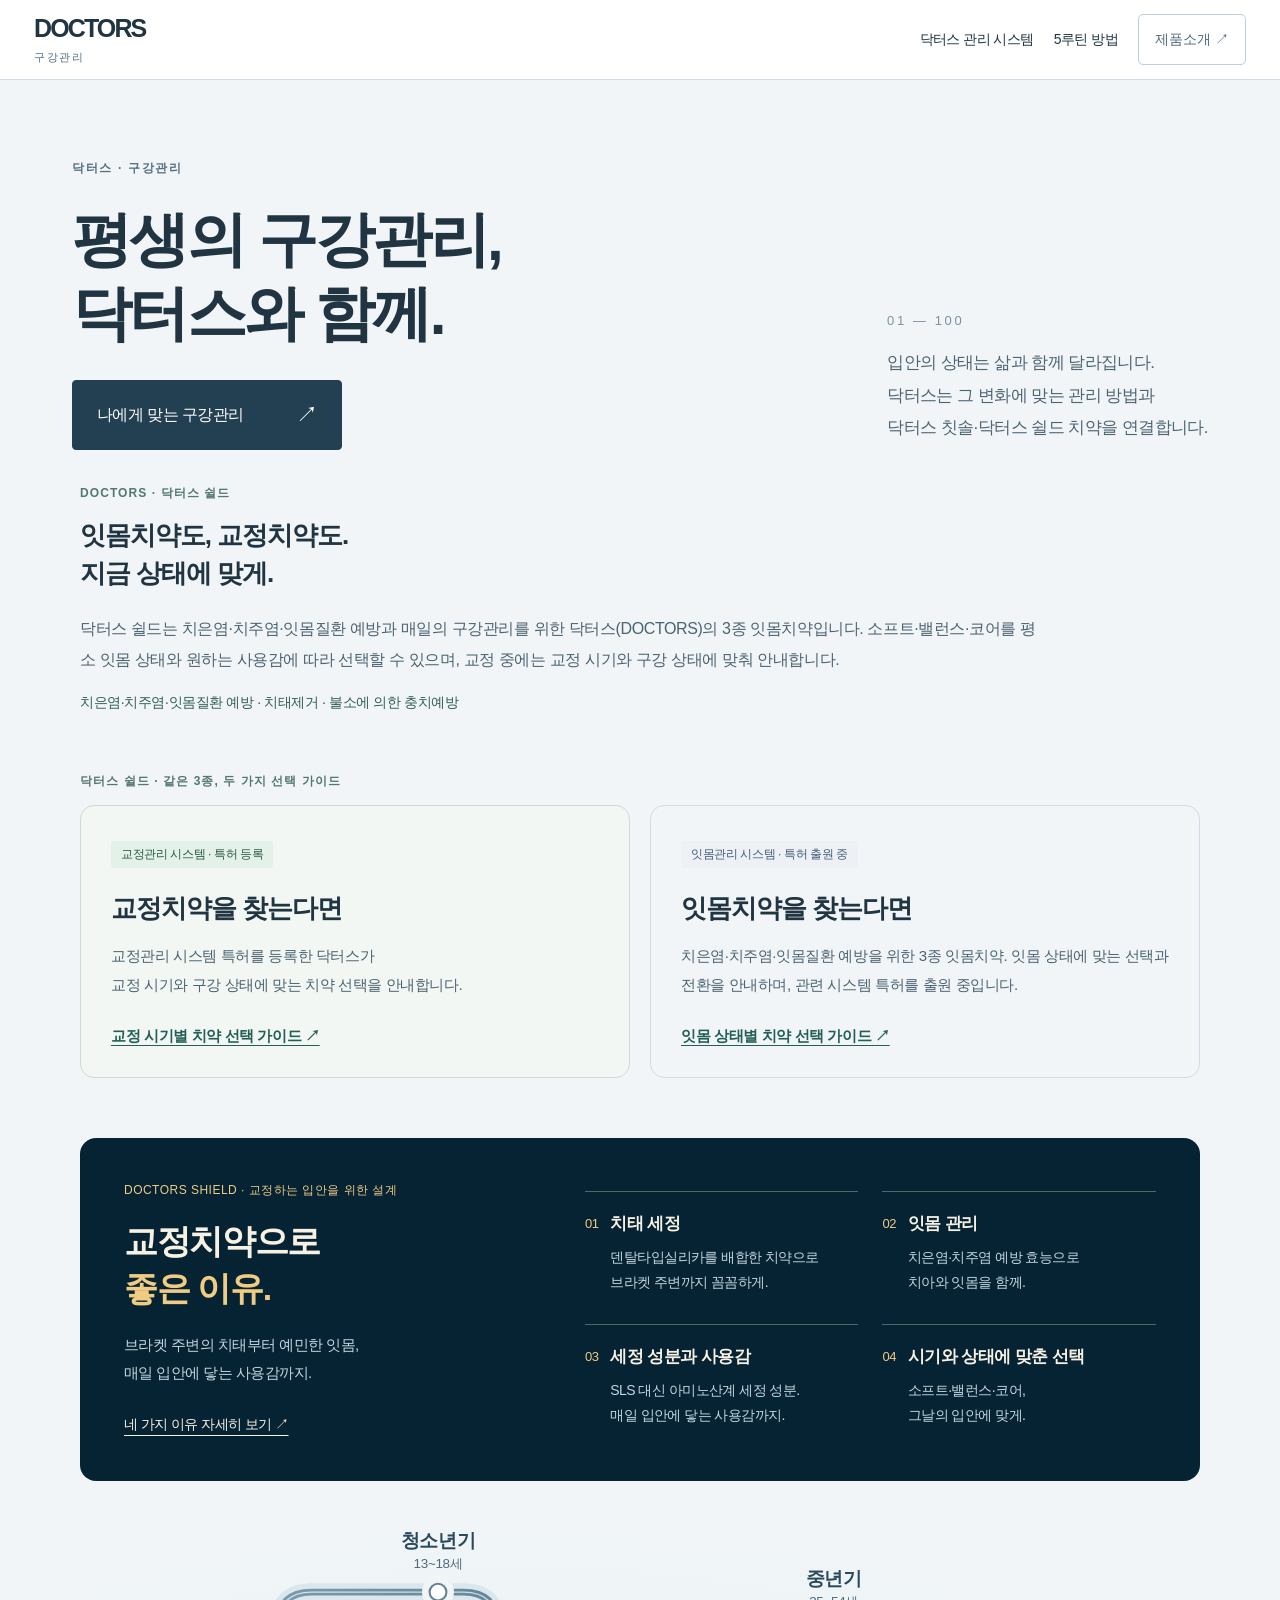
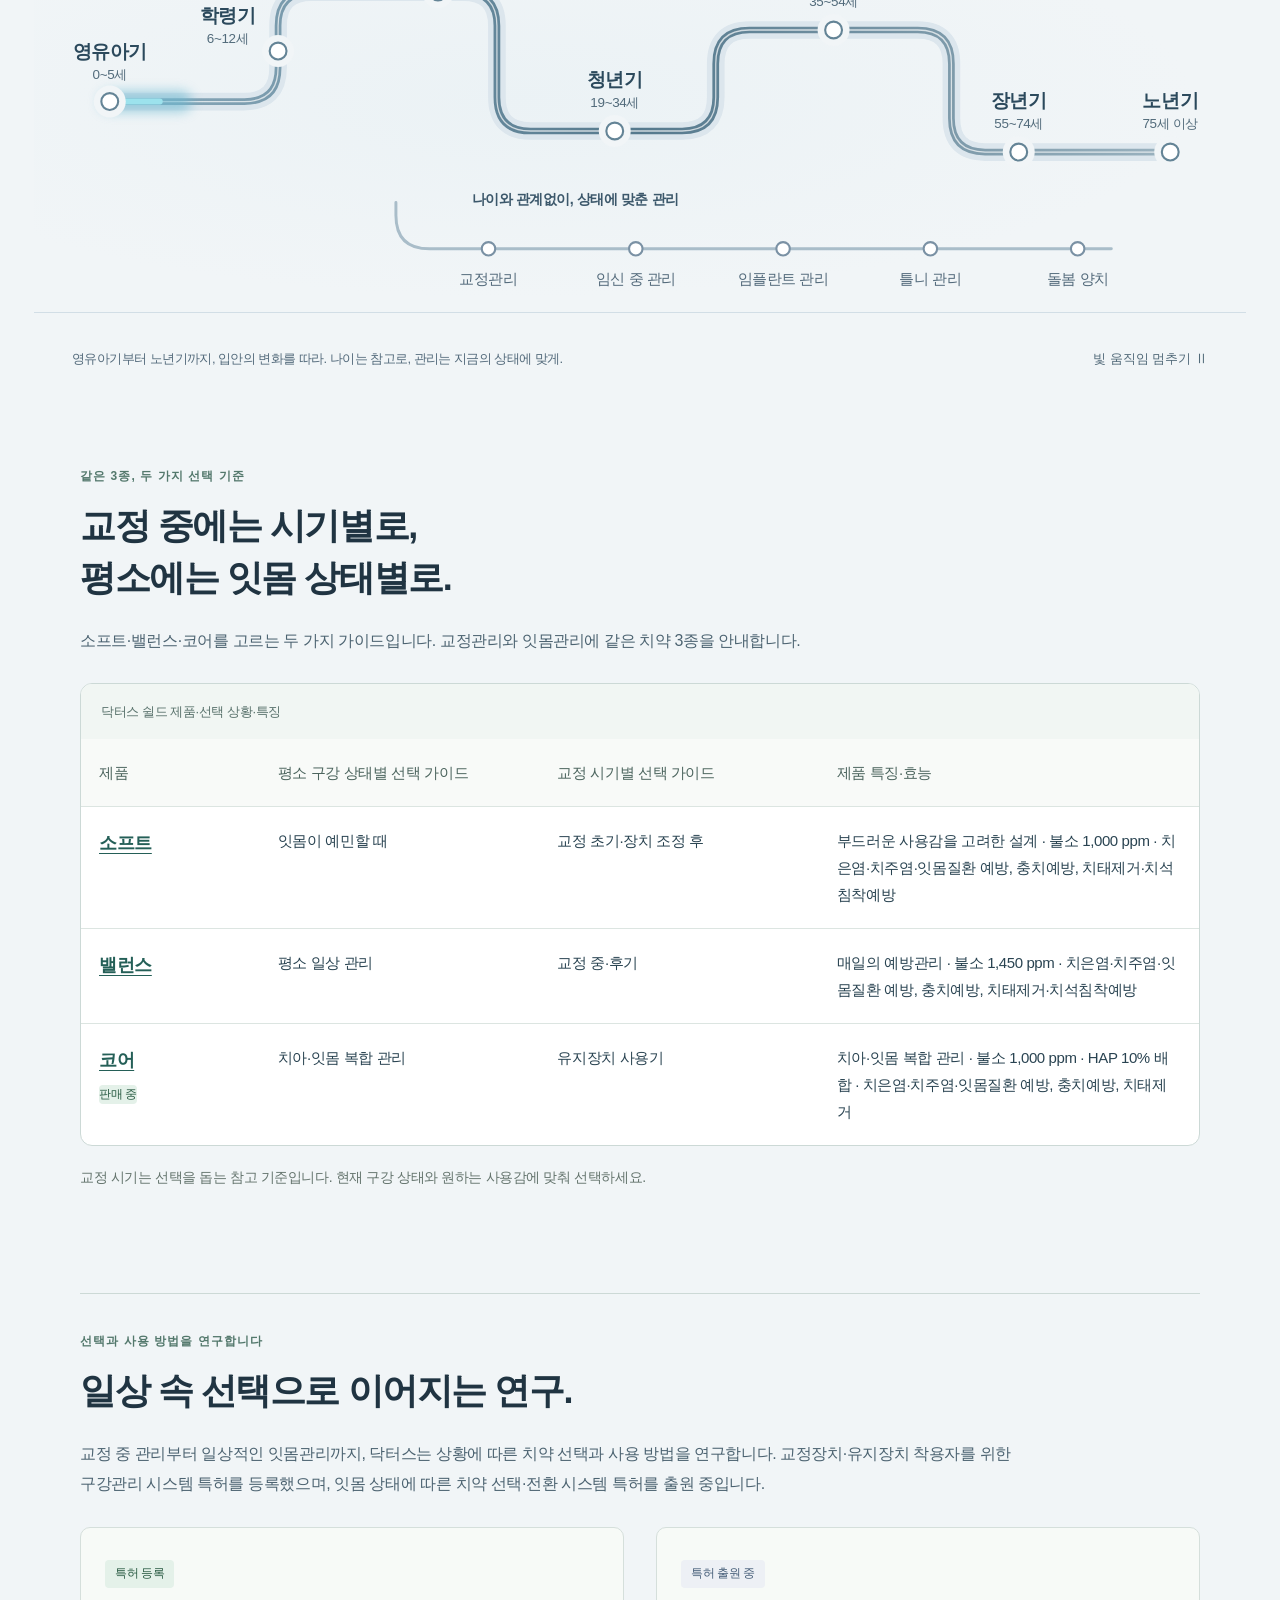
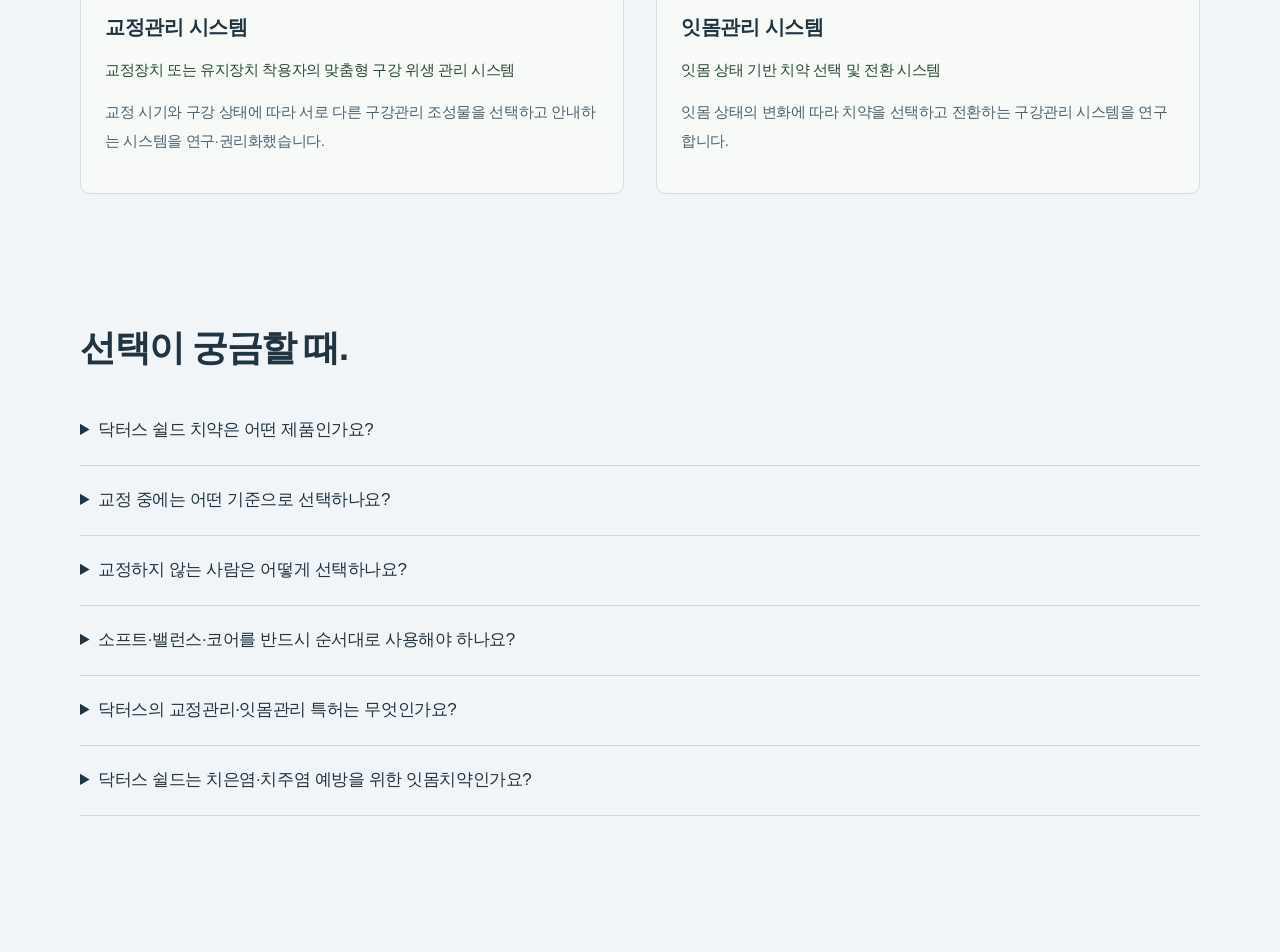
==== commit 1592c8db: "Add four reasons to choose Shield during orthodontic care" ====
--- a/index.html
+++ b/index.html
@@ -555,14 +555,14 @@
 <meta property="og:description" content="치은염·치주염·잇몸질환 예방을 위한 닥터스 쉴드 소프트·밸런스·코어. 평소 잇몸 상태와 교정 시기에 맞는 선택 가이드, 제품별 유효성분과 교정관리 특허 등록·잇몸관리 특허 출원 현황을 확인하세요.">
 <meta property="og:url" content="__SITE_ORIGIN__/">
 <script type="application/ld+json">{"@context": "https://schema.org", "@graph": [{"@type": "Organization", "@id": "__SITE_ORIGIN__/#organization", "name": "닥터스", "alternateName": "DOCTORS", "url": "__SITE_ORIGIN__/", "brand": {"@type": "Brand", "@id": "__SITE_ORIGIN__/#shield", "name": "닥터스 쉴드", "alternateName": ["닥터스쉴드", "Doctors Shield"]}}, {"@type": "WebSite", "@id": "__SITE_ORIGIN__/#website", "url": "__SITE_ORIGIN__/", "name": "닥터스", "alternateName": ["닥터스 공식 홈페이지", "DOCTORS"], "inLanguage": "ko-KR", "publisher": {"@id": "__SITE_ORIGIN__/#organization"}}, {"@type": "WebPage", "@id": "__SITE_ORIGIN__/#webpage", "url": "__SITE_ORIGIN__/", "name": "닥터스 쉴드 | 잇몸질환 예방·교정관리 3종 치약", "description": "치은염·치주염·잇몸질환 예방을 위한 닥터스 쉴드 소프트·밸런스·코어. 평소 잇몸 상태와 교정 시기에 맞는 선택 가이드, 제품별 유효성분과 교정관리 특허 등록·잇몸관리 특허 출원 현황을 확인하세요.", "isPartOf": {"@id": "__SITE_ORIGIN__/#website"}, "about": [{"@id": "__SITE_ORIGIN__/#organization"}, {"@id": "__SITE_ORIGIN__/#shield"}]}]}</script>
-<link rel="stylesheet" href="brand-guide.css?v=3"><meta name="twitter:title" content="닥터스 쉴드 | 잇몸질환 예방·교정관리 3종 치약"><meta name="twitter:description" content="치은염·치주염·잇몸질환 예방을 위한 닥터스 쉴드 소프트·밸런스·코어. 평소 잇몸 상태와 교정 시기에 맞는 선택 가이드, 제품별 유효성분과 교정관리 특허 등록·잇몸관리 특허 출원 현황을 확인하세요."><script type="application/ld+json" id="page-faq-schema">{"@context": "https://schema.org", "@type": "FAQPage", "mainEntity": [{"@type": "Question", "name": "닥터스 쉴드 치약은 어떤 제품인가요?", "acceptedAnswer": {"@type": "Answer", "text": "닥터스 쉴드는 치은염·치주염·잇몸질환 예방과 매일의 구강관리를 위한 닥터스(DOCTORS)의 3종 잇몸치약입니다. 소프트·밸런스·코어를 평소 잇몸 상태와 원하는 사용감에 따라 선택할 수 있으며, 교정 중에는 교정 시기와 구강 상태에 맞춰 안내합니다."}}, {"@type": "Question", "name": "교정 중에는 어떤 기준으로 선택하나요?", "acceptedAnswer": {"@type": "Answer", "text": "닥터스 쉴드는 교정관리 시스템 특허를 등록한 닥터스(DOCTORS)의 3종 치약입니다. 교정 초기·장치 조정 후에는 소프트, 교정 중·후기에는 밸런스, 유지장치 사용기에는 코어를 참고해 선택합니다. 현재 구강 상태와 원하는 사용감에 맞춰 선택하세요."}}, {"@type": "Question", "name": "교정하지 않는 사람은 어떻게 선택하나요?", "acceptedAnswer": {"@type": "Answer", "text": "교정하지 않아도 잇몸질환 예방과 일상 구강관리를 위해 사용할 수 있습니다. 잇몸이 예민해 부드러운 사용감을 원할 때는 소프트, 잇몸·충치·치석침착 예방을 함께 챙기는 일상 관리에는 밸런스, 치아·잇몸 복합 관리에는 코어를 살펴보세요. 같은 3종 중 현재 상태와 원하는 사용감에 맞춰 선택합니다."}}, {"@type": "Question", "name": "소프트·밸런스·코어를 반드시 순서대로 사용해야 하나요?", "acceptedAnswer": {"@type": "Answer", "text": "아니요. 현재 구강 상태와 원하는 사용감에 맞는 한 가지로 시작할 수 있습니다. 상태가 달라지면 제품을 바꾸거나 서로 다른 양치 시간에 나누어 선택할 수 있습니다."}}, {"@type": "Question", "name": "닥터스의 교정관리·잇몸관리 특허는 무엇인가요?", "acceptedAnswer": {"@type": "Answer", "text": "교정관리 시스템은 특허 등록, 잇몸관리 시스템은 특허 출원 중입니다. 교정장치 또는 유지장치 착용자의 맞춤형 구강 위생 관리 시스템과 잇몸 상태 기반 치약 선택 및 전환 시스템을 통해, 상황에 따른 선택과 사용 방법을 연구합니다."}}, {"@type": "Question", "name": "닥터스 쉴드는 치은염·치주염 예방을 위한 잇몸치약인가요?", "acceptedAnswer": {"@type": "Answer", "text": "네. 소프트·밸런스·코어 모두 치은염·치주염·잇몸질환 예방, 치태제거와 불소에 의한 충치예방 효능을 갖춘 의약외품 치약입니다. 교정 여부와 관계없이 사용할 수 있으며, 제품별 성분과 사용감에 맞춰 선택할 수 있습니다."}}]}</script></head><body>
+<link rel="stylesheet" href="brand-guide.css?v=3"><meta name="twitter:title" content="닥터스 쉴드 | 잇몸질환 예방·교정관리 3종 치약"><meta name="twitter:description" content="치은염·치주염·잇몸질환 예방을 위한 닥터스 쉴드 소프트·밸런스·코어. 평소 잇몸 상태와 교정 시기에 맞는 선택 가이드, 제품별 유효성분과 교정관리 특허 등록·잇몸관리 특허 출원 현황을 확인하세요."><script type="application/ld+json" id="page-faq-schema">{"@context": "https://schema.org", "@type": "FAQPage", "mainEntity": [{"@type": "Question", "name": "닥터스 쉴드 치약은 어떤 제품인가요?", "acceptedAnswer": {"@type": "Answer", "text": "닥터스 쉴드는 치은염·치주염·잇몸질환 예방과 매일의 구강관리를 위한 닥터스(DOCTORS)의 3종 잇몸치약입니다. 소프트·밸런스·코어를 평소 잇몸 상태와 원하는 사용감에 따라 선택할 수 있으며, 교정 중에는 교정 시기와 구강 상태에 맞춰 안내합니다."}}, {"@type": "Question", "name": "교정 중에는 어떤 기준으로 선택하나요?", "acceptedAnswer": {"@type": "Answer", "text": "닥터스 쉴드는 교정관리 시스템 특허를 등록한 닥터스(DOCTORS)의 3종 치약입니다. 교정 초기·장치 조정 후에는 소프트, 교정 중·후기에는 밸런스, 유지장치 사용기에는 코어를 참고해 선택합니다. 현재 구강 상태와 원하는 사용감에 맞춰 선택하세요."}}, {"@type": "Question", "name": "교정하지 않는 사람은 어떻게 선택하나요?", "acceptedAnswer": {"@type": "Answer", "text": "교정하지 않아도 잇몸질환 예방과 일상 구강관리를 위해 사용할 수 있습니다. 잇몸이 예민해 부드러운 사용감을 원할 때는 소프트, 잇몸·충치·치석침착 예방을 함께 챙기는 일상 관리에는 밸런스, 치아·잇몸 복합 관리에는 코어를 살펴보세요. 같은 3종 중 현재 상태와 원하는 사용감에 맞춰 선택합니다."}}, {"@type": "Question", "name": "소프트·밸런스·코어를 반드시 순서대로 사용해야 하나요?", "acceptedAnswer": {"@type": "Answer", "text": "아니요. 현재 구강 상태와 원하는 사용감에 맞는 한 가지로 시작할 수 있습니다. 상태가 달라지면 제품을 바꾸거나 서로 다른 양치 시간에 나누어 선택할 수 있습니다."}}, {"@type": "Question", "name": "닥터스의 교정관리·잇몸관리 특허는 무엇인가요?", "acceptedAnswer": {"@type": "Answer", "text": "교정관리 시스템은 특허 등록, 잇몸관리 시스템은 특허 출원 중입니다. 교정장치 또는 유지장치 착용자의 맞춤형 구강 위생 관리 시스템과 잇몸 상태 기반 치약 선택 및 전환 시스템을 통해, 상황에 따른 선택과 사용 방법을 연구합니다."}}, {"@type": "Question", "name": "닥터스 쉴드는 치은염·치주염 예방을 위한 잇몸치약인가요?", "acceptedAnswer": {"@type": "Answer", "text": "네. 소프트·밸런스·코어 모두 치은염·치주염·잇몸질환 예방, 치태제거와 불소에 의한 충치예방 효능을 갖춘 의약외품 치약입니다. 교정 여부와 관계없이 사용할 수 있으며, 제품별 성분과 사용감에 맞춰 선택할 수 있습니다."}}]}</script><link rel="stylesheet" href="ortho-reasons.css?v=1"></head><body>
 <header class="topbar"><a class="brand" href="#entrance">DOCTORS<small>구강관리</small></a><nav class="cg-nav" aria-label="주요 메뉴"><a href="#system">닥터스 관리 시스템</a><a href="#routine">5루틴 방법</a><a class="edition product-entry" href="toothpaste.html">제품소개 ↗</a></nav></header>
 <main class="app" id="app-shell"><section class="entrance" id="entrance" aria-labelledby="entrance-title">
       <div class="entrance-heading"><div class="entrance-copy"><p class="entrance-eyebrow">닥터스 · 구강관리</p>
       <h1 id="entrance-title">평생의 구강관리,<br>닥터스와 함께.</h1>
       <a class="entrance-start" href="#map">나에게 맞는 구강관리 <span aria-hidden="true">↗</span></a></div>
       <div class="entrance-value"><span class="entrance-value-index">01 — 100</span><p>입안의 상태는 삶과 함께 달라집니다.<br>닥터스는 그 변화에 맞는 관리 방법과<br>닥터스 칫솔·닥터스 쉴드 치약을 연결합니다.</p></div></div><section class="brand-guide bg-intro" id="shield-definition"><p class="bg-eyebrow">DOCTORS · 닥터스 쉴드</p><h2>잇몸치약도, 교정치약도.<br>지금 상태에 맞게.</h2><p>닥터스 쉴드는 치은염·치주염·잇몸질환 예방과 매일의 구강관리를 위한 닥터스(DOCTORS)의 3종 잇몸치약입니다. 소프트·밸런스·코어를 평소 잇몸 상태와 원하는 사용감에 따라 선택할 수 있으며, 교정 중에는 교정 시기와 구강 상태에 맞춰 안내합니다.</p><p class="bg-intro-benefit">치은염·치주염·잇몸질환 예방 · 치태제거 · 불소에 의한 충치예방</p></section><section class="brand-guide bg-paths" aria-label="교정치약과 잇몸치약 선택 가이드"><p class="bg-eyebrow">닥터스 쉴드 · 같은 3종, 두 가지 선택 가이드</p><div class="bg-path-grid"><article><span class="bg-status">교정관리 시스템 · 특허 등록</span><h2>교정치약을 찾는다면</h2><p>교정관리 시스템 특허를 등록한 닥터스가<br class="bg-wide"> 교정 시기와 구강 상태에 맞는 치약 선택을 안내합니다.</p><a href="ortho.html">교정 시기별 치약 선택 가이드 <span aria-hidden="true">↗</span></a></article><article><span class="bg-status bg-pending">잇몸관리 시스템 · 특허 출원 중</span><h2>잇몸치약을 찾는다면</h2><p>치은염·치주염·잇몸질환 예방을 위한 3종 잇몸치약. 잇몸 상태에 맞는 선택과 전환을 안내하며, 관련 시스템 특허를 출원 중입니다.</p><a href="gum.html">잇몸 상태별 치약 선택 가이드 <span aria-hidden="true">↗</span></a></article></div></section>
-      <div class="entrance-graphic"><svg class="entrance-map entrance-map-desktop" viewBox="0 35 1440 455" role="group" aria-label="영유아기부터 노년기까지 7개 생애 구간과 교정, 임신, 임플란트, 틀니, 돌봄 관리 노선">
+      <section class="ortho-reasons-preview" aria-labelledby="ortho-reasons-preview-title"><div class="or-preview-intro"><p class="or-kicker">DOCTORS SHIELD · 교정하는 입안을 위한 설계</p><h2 id="ortho-reasons-preview-title">교정치약으로<br><span>좋은 이유.</span></h2><p>브라켓 주변의 치태부터 예민한 잇몸,<br>매일 입안에 닿는 사용감까지.</p><a class="or-preview-link" href="ortho.html#reasons">네 가지 이유 자세히 보기 <span aria-hidden="true">↗</span></a></div><ol class="or-preview-list"><li><span>01</span><div><h3>치태 세정</h3><p>덴탈타입실리카를 배합한 치약으로<br>브라켓 주변까지 꼼꼼하게.</p></div></li><li><span>02</span><div><h3>잇몸 관리</h3><p>치은염·치주염 예방 효능으로<br>치아와 잇몸을 함께.</p></div></li><li><span>03</span><div><h3>세정 성분과 사용감</h3><p>SLS 대신 아미노산계 세정 성분.<br>매일 입안에 닿는 사용감까지.</p></div></li><li><span>04</span><div><h3>시기와 상태에 맞춘 선택</h3><p>소프트·밸런스·코어,<br>그날의 입안에 맞게.</p></div></li></ol></section><div class="entrance-graphic"><svg class="entrance-map entrance-map-desktop" viewBox="0 35 1440 455" role="group" aria-label="영유아기부터 노년기까지 7개 생애 구간과 교정, 임신, 임플란트, 틀니, 돌봄 관리 노선">
     <defs><linearGradient id="journey-ink-desktop" x1="0" y1="0" x2="1" y2="0"><stop stop-color="#8babbc"/><stop offset=".5" stop-color="#55798d"/><stop offset="1" stop-color="#9ab2bf"/></linearGradient><filter id="journey-glow-desktop" x="-50%" y="-50%" width="200%" height="200%"><feGaussianBlur stdDeviation="7"/></filter></defs>
     <path class="journey-track-shadow" d="M90 240H250Q290 240 290 200V150Q290 110 330 110H510Q550 110 550 150V235Q550 275 590 275H770Q810 275 810 235V195Q810 155 850 155H1050Q1090 155 1090 195V260Q1090 300 1130 300H1350"/><path class="journey-track" d="M90 240H250Q290 240 290 200V150Q290 110 330 110H510Q550 110 550 150V235Q550 275 590 275H770Q810 275 810 235V195Q810 155 850 155H1050Q1090 155 1090 195V260Q1090 300 1130 300H1350"/><path class="journey-track-highlight" d="M90 240H250Q290 240 290 200V150Q290 110 330 110H510Q550 110 550 150V235Q550 275 590 275H770Q810 275 810 235V195Q810 155 850 155H1050Q1090 155 1090 195V260Q1090 300 1130 300H1350"/>
     <path class="journey-branch" d="M430 360V375Q430 415 470 415H1280"/>
--- a/ortho-reasons.css
+++ b/ortho-reasons.css
@@ -0,0 +1,39 @@
+/* Scoped editorial section adapted from the supplied orthodontic toothpaste draft. */
+.ortho-reasons,.ortho-reasons-preview{--or-navy:#062334;--or-paper:#f7f1e4;--or-gold:#efcb83;--or-body:#c4d6df;background:var(--or-navy);color:var(--or-body);box-sizing:border-box;word-break:keep-all;overflow-wrap:break-word;text-align:left}
+.ortho-reasons{max-width:100%;margin:44px 0 24px;padding:64px clamp(28px,7vw,108px);border-radius:16px;scroll-margin-top:24px}
+.ortho-reasons *,.ortho-reasons-preview *{box-sizing:border-box}
+.ortho-reasons .intro{padding-bottom:48px;max-width:760px;margin:auto}
+.ortho-reasons .brand{display:block;margin:0 0 22px;color:var(--or-gold);font-size:16px;font-weight:700;letter-spacing:.04em}
+.ortho-reasons h2{font-size:clamp(36px,4.8vw,58px);line-height:1.35;color:var(--or-paper);letter-spacing:-.045em;margin:0 0 26px;font-weight:750}
+.ortho-reasons h2 span{color:var(--or-gold)}
+.ortho-reasons .intro .lead{font-size:clamp(19px,2.2vw,25px);line-height:1.85;margin:0;color:var(--or-body);max-width:none}
+.ortho-reasons .reason{border-top:1px solid #526667;padding:42px 0 48px;max-width:760px;margin:auto}
+.ortho-reasons .eyebrow{display:flex;align-items:center;gap:16px;font-size:16px;color:var(--or-gold);margin:0 0 22px;line-height:1.5;letter-spacing:0}
+.ortho-reasons .number{font-size:21px;font-weight:700}
+.ortho-reasons h3{font-size:clamp(27px,3.1vw,38px);line-height:1.5;letter-spacing:-.035em;color:var(--or-paper);margin:0 0 28px}
+.ortho-reasons .reason>p:not(.eyebrow):not(.note){font-size:19px;line-height:1.95;letter-spacing:-.025em;margin:0 0 25px}
+.ortho-reasons .reason>p:last-child{margin-bottom:0}
+.ortho-reasons strong{color:var(--or-paper);font-weight:650}
+.ortho-reasons .detail{--accent:#a3dec7;border-left:3px solid var(--accent);padding:24px 28px;margin:24px 0 0;background:#102f40;border-radius:0 8px 8px 0}
+.ortho-reasons .detail.blue{--accent:#a6c8f5}.ortho-reasons .detail.apricot{--accent:#f3be88}
+.ortho-reasons .detail .product{display:block;border:0;border-radius:0;background:none;padding:0;font-size:13px;letter-spacing:.1em;font-weight:700;color:var(--accent);margin:0 0 12px}
+.ortho-reasons h4{font-size:23px;line-height:1.55;letter-spacing:-.03em;color:var(--accent);margin:0 0 16px}
+.ortho-reasons .detail p:not(.product){font-size:18px;line-height:1.9;letter-spacing:-.02em;margin:0;color:var(--or-body)}
+.ortho-reasons .note{font-size:13px;line-height:1.7;margin:24px 0 0;color:#a9c0ca}
+.ortho-reasons .closing{border-top:1px solid #526667;padding-top:36px;color:var(--or-gold);font-size:clamp(26px,3vw,33px);line-height:1.7;font-weight:650;max-width:760px;margin:0 auto}
+.ortho-reasons .or-actions{display:flex;flex-wrap:wrap;gap:14px 28px;max-width:760px;margin:28px auto 0}
+.ortho-reasons .or-actions a{color:var(--or-paper);font-size:15px;text-underline-offset:6px}
+.ortho-reasons a:focus-visible,.ortho-reasons-preview a:focus-visible{outline:3px solid var(--or-gold);outline-offset:6px}
+.ortho-reasons-preview{max-width:1120px;margin:36px auto 48px;padding:42px 44px;border-radius:16px;display:grid;grid-template-columns:1fr 1.35fr;gap:38px;line-height:1.8}
+.ortho-reasons-preview .or-kicker{font-size:12px;letter-spacing:.04em;color:var(--or-gold);margin:0 0 16px}
+.ortho-reasons-preview h2{font-size:34px;line-height:1.4;color:var(--or-paper);letter-spacing:-.04em;margin:0 0 18px;font-weight:650}
+.ortho-reasons-preview h2 span{color:var(--or-gold)}
+.ortho-reasons-preview .or-preview-intro>p:not(.or-kicker){color:var(--or-body);font-size:15px;line-height:1.85;margin:0 0 24px}
+.ortho-reasons-preview .or-preview-link{display:inline-block;color:var(--or-paper);font-size:14px;text-decoration:underline;text-underline-offset:6px}
+.ortho-reasons-preview .or-preview-list{display:grid;grid-template-columns:repeat(2,minmax(0,1fr));gap:28px 24px;list-style:none;padding:0;margin:0;align-content:center}
+.ortho-reasons-preview li{display:flex;gap:12px;border-top:1px solid #526667;padding-top:18px}
+.ortho-reasons-preview li>span{color:var(--or-gold);font-size:13px;padding-top:2px}
+.ortho-reasons-preview h3{font-size:17px;color:var(--or-paper);margin:0 0 8px;font-weight:600;line-height:1.6}
+.ortho-reasons-preview li p{font-size:14px;line-height:1.8;margin:0;color:var(--or-body)}
+@media(max-width:760px){.ortho-reasons-preview{grid-template-columns:1fr;padding:32px 26px;gap:28px}.ortho-reasons-preview h2{font-size:30px}}
+@media(max-width:600px){.ortho-reasons{padding:36px 23px;margin-top:28px;border-radius:12px}.ortho-reasons .intro{padding-bottom:32px}.ortho-reasons .brand{font-size:12px;margin-bottom:18px}.ortho-reasons h2{font-size:36px;margin-bottom:23px}.ortho-reasons .intro .lead{font-size:17px}.ortho-reasons .reason{padding:32px 0 36px}.ortho-reasons .eyebrow{font-size:14px;gap:11px;margin-bottom:18px}.ortho-reasons .number{font-size:18px}.ortho-reasons h3{font-size:26px;margin-bottom:23px}.ortho-reasons .reason>p:not(.eyebrow):not(.note){font-size:16px;line-height:1.95;margin-bottom:22px}.ortho-reasons .detail{padding:20px 18px;margin-top:22px}.ortho-reasons h4{font-size:20px;margin-bottom:15px}.ortho-reasons .detail p:not(.product){font-size:16px}.ortho-reasons .note{font-size:12px}.ortho-reasons .closing{font-size:24px}.ortho-reasons .or-actions{flex-direction:column}.ortho-reasons-preview .or-preview-list{gap:22px 18px}.ortho-reasons-preview li{display:block}.ortho-reasons-preview li>span{display:block;margin-bottom:8px}.ortho-reasons-preview li br{display:none}}
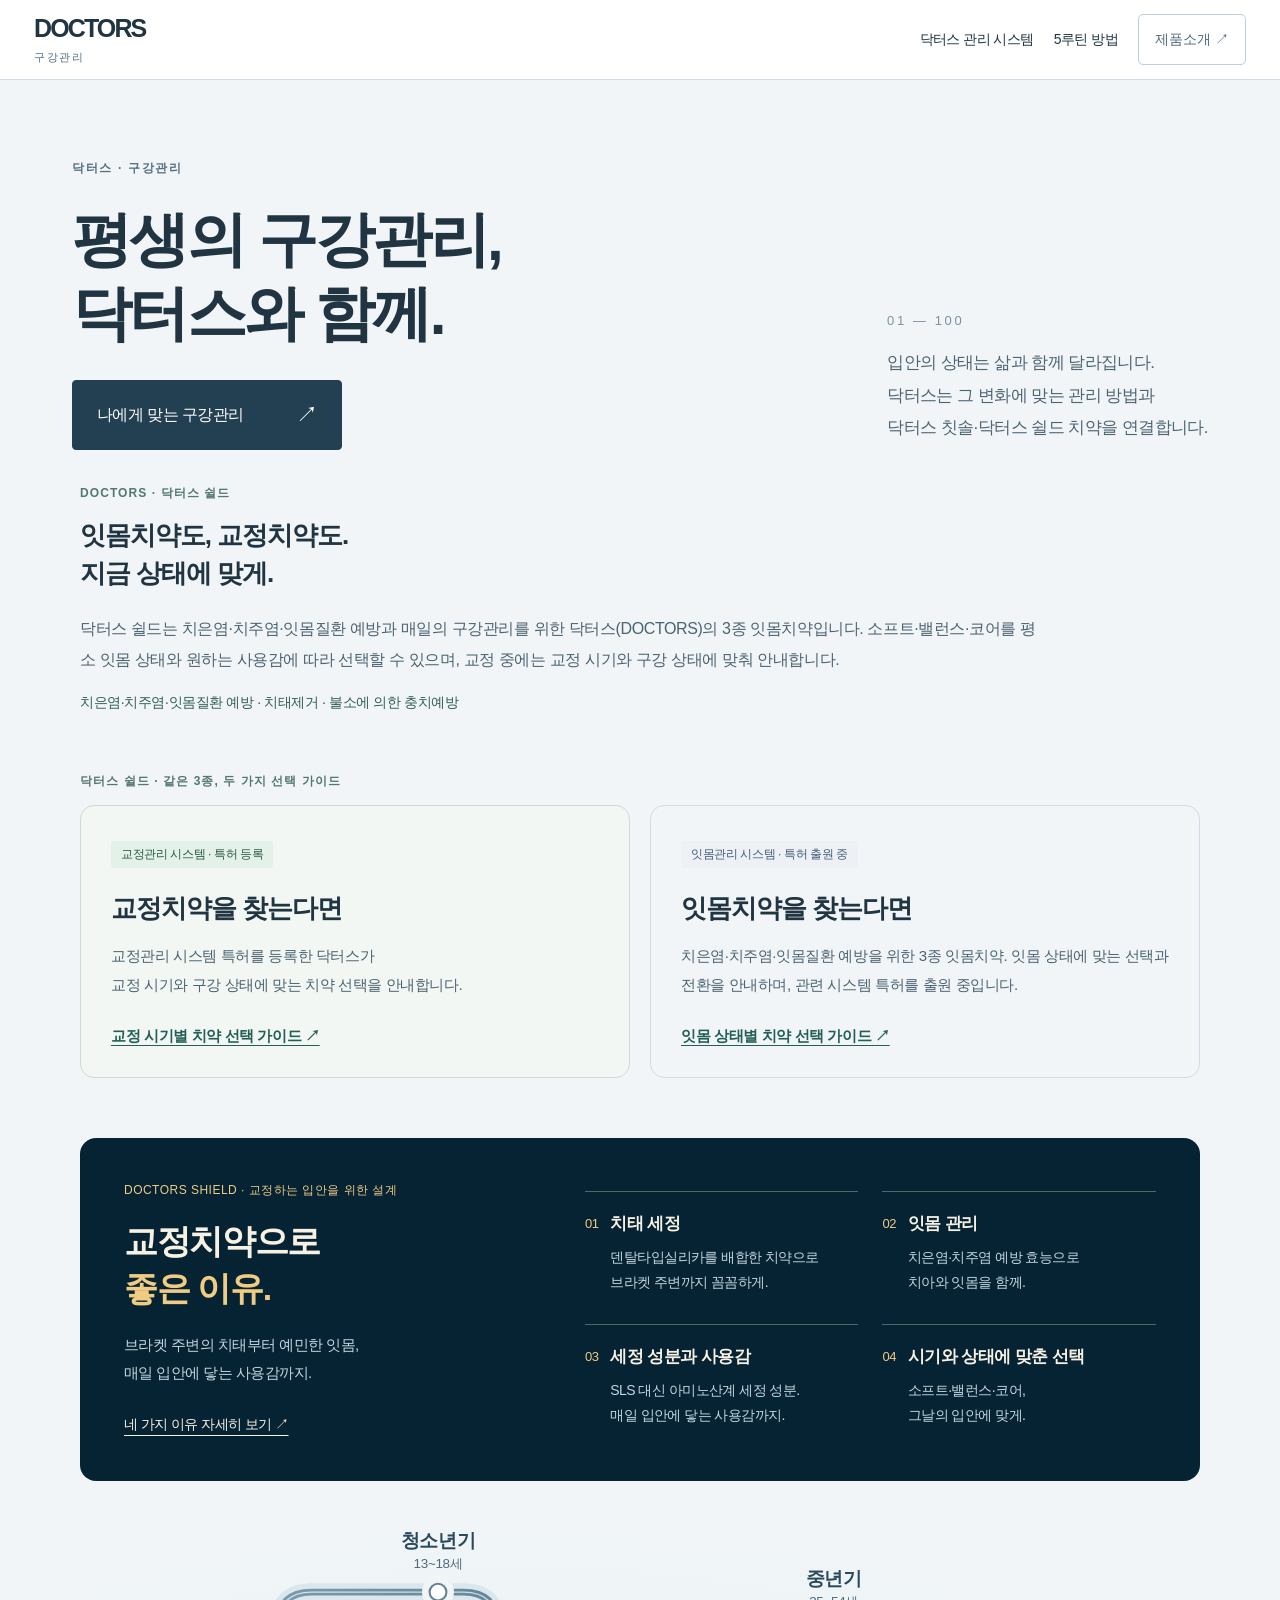
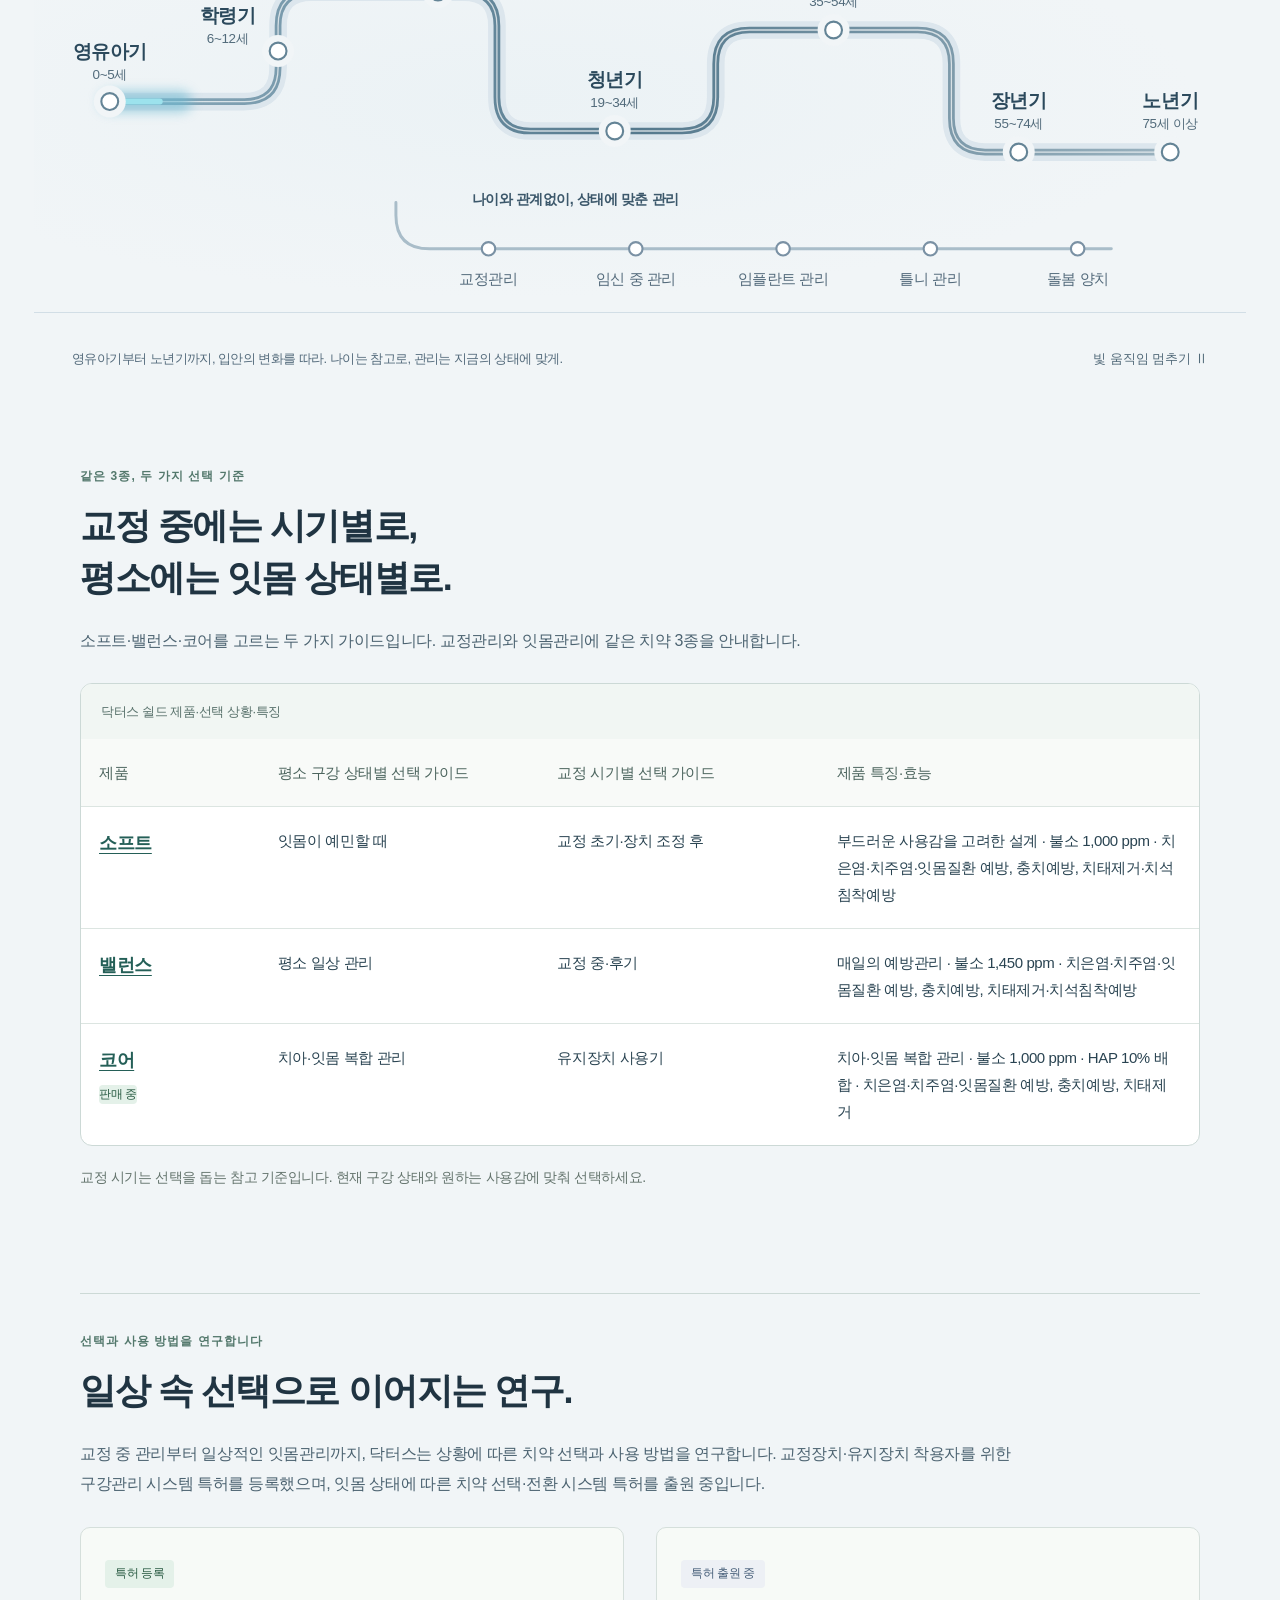
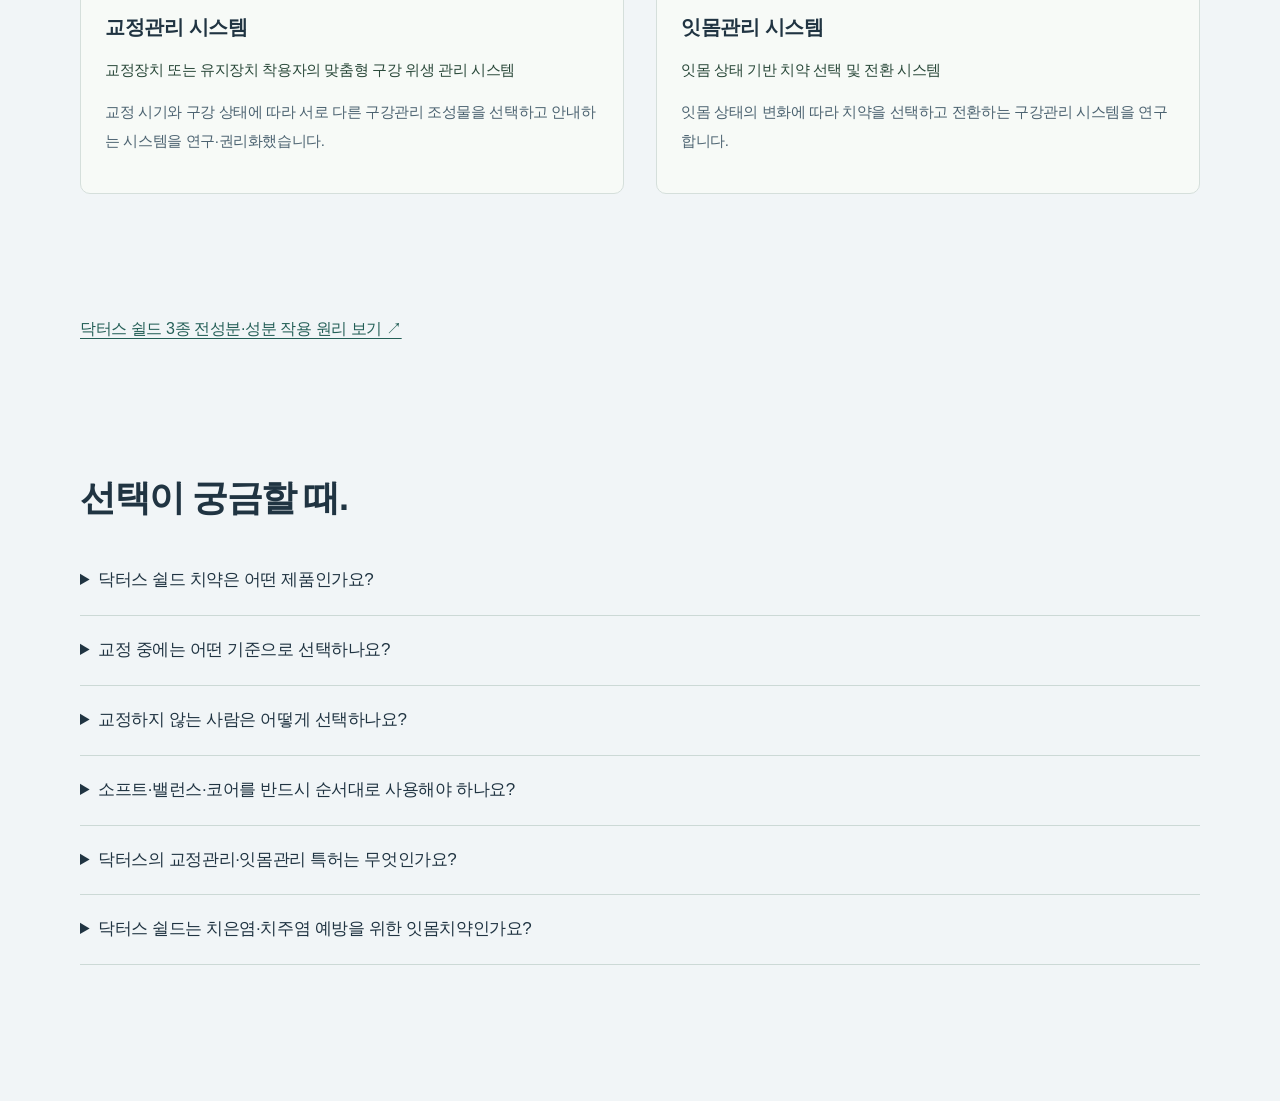
==== commit 299a19c7: "Add full ingredient lists and sourced ingredient guide for Shield toothpaste" ====
--- a/index.html
+++ b/index.html
@@ -578,7 +578,7 @@
     <path class="journey-light-core journey-moving" pathLength="100" d="M70 100H270Q310 100 310 140V190Q310 230 350 230H530Q570 230 570 270V320Q570 360 530 360H160Q120 360 120 400V420Q120 460 160 460H570"/>
     <a class="journey-stop-link" href="#life/infant" aria-label="영유아기 약 0~5세 관리 안내"><g class="journey-stop"><circle class="journey-stop-halo" cx="70" cy="100" r="19"/><circle cx="70" cy="100" r="10"/><text x="70" y="56" text-anchor="middle">영유아기</text><text class="journey-age" x="70" y="81" text-anchor="middle">0~5세</text></g></a><a class="journey-stop-link" href="#life/school" aria-label="학령기 약 6~12세 관리 안내"><g class="journey-stop"><circle class="journey-stop-halo" cx="240" cy="100" r="19"/><circle cx="240" cy="100" r="10"/><text x="240" y="56" text-anchor="middle">학령기</text><text class="journey-age" x="240" y="81" text-anchor="middle">6~12세</text></g></a><a class="journey-stop-link" href="#life/teen" aria-label="청소년기 약 13~18세 관리 안내"><g class="journey-stop"><circle class="journey-stop-halo" cx="460" cy="230" r="19"/><circle cx="460" cy="230" r="10"/><text x="460" y="183" text-anchor="middle">청소년기</text><text class="journey-age" x="460" y="208" text-anchor="middle">13~18세</text></g></a><a class="journey-stop-link" href="#life/young" aria-label="청년기 약 19~34세 관리 안내"><g class="journey-stop"><circle class="journey-stop-halo" cx="350" cy="360" r="19"/><circle cx="350" cy="360" r="10"/><text x="350" y="313" text-anchor="middle">청년기</text><text class="journey-age" x="350" y="338" text-anchor="middle">19~34세</text></g></a><a class="journey-stop-link" href="#life/middle" aria-label="중년기 약 35~54세 관리 안내"><g class="journey-stop"><circle class="journey-stop-halo" cx="120" cy="420" r="19"/><circle cx="120" cy="420" r="10"/><text x="120" y="371" text-anchor="middle">중년기</text><text class="journey-age" x="120" y="396" text-anchor="middle">35~54세</text></g></a><a class="journey-stop-link" href="#life/mature" aria-label="장년기 약 55~74세 관리 안내"><g class="journey-stop"><circle class="journey-stop-halo" cx="350" cy="460" r="19"/><circle cx="350" cy="460" r="10"/><text x="350" y="496" text-anchor="middle">장년기</text><text class="journey-age" x="350" y="521" text-anchor="middle">55~74세</text></g></a><a class="journey-stop-link" href="#life/senior" aria-label="노년기 약 75세 이상 관리 안내"><g class="journey-stop"><circle class="journey-stop-halo" cx="570" cy="460" r="19"/><circle cx="570" cy="460" r="10"/><text x="570" y="496" text-anchor="middle">노년기</text><text class="journey-age" x="570" y="521" text-anchor="middle">75세 이상</text></g></a><text class="journey-special-heading" x="70" y="566">나이와 관계없이, 상태에 맞춘 관리</text><a href="ortho.html" aria-label="교정관리 안내"><circle class="journey-special-stop" cx="100" cy="620" r="8"/><text class="journey-special-label" x="100" y="662" text-anchor="middle">교정<tspan x="100" dy="27">관리</tspan></text></a><a href="#route/pregnancy" aria-label="임신 중 관리 안내"><circle class="journey-special-stop" cx="220" cy="620" r="8"/><text class="journey-special-label" x="220" y="662" text-anchor="middle">임신<tspan x="220" dy="27">관리</tspan></text></a><a href="#route/implant" aria-label="임플란트 관리 안내"><circle class="journey-special-stop" cx="340" cy="620" r="8"/><text class="journey-special-label" x="340" y="662" text-anchor="middle">임플란트<tspan x="340" dy="27">관리</tspan></text></a><a href="#route/denture" aria-label="틀니 관리 안내"><circle class="journey-special-stop" cx="460" cy="620" r="8"/><text class="journey-special-label" x="460" y="662" text-anchor="middle">틀니<tspan x="460" dy="27">관리</tspan></text></a><a href="#route/care" aria-label="돌봄 양치 안내"><circle class="journey-special-stop" cx="580" cy="620" r="8"/><text class="journey-special-label" x="580" y="662" text-anchor="middle">돌봄<tspan x="580" dy="27">양치</tspan></text></a></svg></div>
       <div class="entrance-caption"><p>영유아기부터 노년기까지, 입안의 변화를 따라.<br class="mobile-break"> 나이는 참고로, 관리는 지금의 상태에 맞게.</p><button id="journey-motion" aria-pressed="false">빛 움직임 멈추기 Ⅱ</button></div>
-    <section class="brand-guide" id="selection-guide" aria-label="닥터스 쉴드 두 가지 선택 가이드"><p class="bg-eyebrow">같은 3종, 두 가지 선택 기준</p><h2>교정 중에는 시기별로,<br>평소에는 잇몸 상태별로.</h2><p>소프트·밸런스·코어를 고르는 두 가지 가이드입니다. 교정관리와 잇몸관리에 같은 치약 3종을 안내합니다.</p><div class="bg-table-wrap" tabindex="0" role="region" aria-label="치약 선택표"><table class="bg-table"><caption>닥터스 쉴드 제품·선택 상황·특징</caption><thead><tr><th scope="col">제품</th><th scope="col">평소 구강 상태별 선택 가이드</th><th scope="col">교정 시기별 선택 가이드</th><th scope="col">제품 특징·효능</th></tr></thead><tbody><tr><th scope="row"><a href="soft.html">소프트</a></th><td>잇몸이 예민할 때</td><td>교정 초기·장치 조정 후</td><td>부드러운 사용감을 고려한 설계 · 불소 1,000 ppm · 치은염·치주염·잇몸질환 예방, 충치예방, 치태제거·치석침착예방</td></tr><tr><th scope="row"><a href="balance.html">밸런스</a></th><td>평소 일상 관리</td><td>교정 중·후기</td><td>매일의 예방관리 · 불소 1,450 ppm · 치은염·치주염·잇몸질환 예방, 충치예방, 치태제거·치석침착예방</td></tr><tr><th scope="row"><a href="core.html">코어</a><span class="bg-status">판매 중</span></th><td>치아·잇몸 복합 관리</td><td>유지장치 사용기</td><td>치아·잇몸 복합 관리 · 불소 1,000 ppm · HAP 10% 배합 · 치은염·치주염·잇몸질환 예방, 충치예방, 치태제거</td></tr></tbody></table></div><p class="bg-note">교정 시기는 선택을 돕는 참고 기준입니다. 현재 구강 상태와 원하는 사용감에 맞춰 선택하세요.</p></section><section class="brand-guide bg-research" id="research"><p class="bg-eyebrow">선택과 사용 방법을 연구합니다</p><h2>일상 속 선택으로 이어지는 연구.</h2><p>교정 중 관리부터 일상적인 잇몸관리까지, 닥터스는 상황에 따른 치약 선택과 사용 방법을 연구합니다. 교정장치·유지장치 착용자를 위한 구강관리 시스템 특허를 등록했으며, 잇몸 상태에 따른 치약 선택·전환 시스템 특허를 출원 중입니다.</p><div class="bg-patents"><article><span class="bg-status">특허 등록</span><h3>교정관리 시스템</h3><p class="bg-patent-name">교정장치 또는 유지장치 착용자의 맞춤형 구강 위생 관리 시스템</p><p>교정 시기와 구강 상태에 따라 서로 다른 구강관리 조성물을 선택하고 안내하는 시스템을 연구·권리화했습니다.</p></article><article><span class="bg-status bg-pending">특허 출원 중</span><h3>잇몸관리 시스템</h3><p class="bg-patent-name">잇몸 상태 기반 치약 선택 및 전환 시스템</p><p>잇몸 상태의 변화에 따라 치약을 선택하고 전환하는 구강관리 시스템을 연구합니다.</p></article></div></section><section class="brand-guide bg-faq" id="brand-faq"><h2>선택이 궁금할 때.</h2><details><summary>닥터스 쉴드 치약은 어떤 제품인가요?</summary><p>닥터스 쉴드는 치은염·치주염·잇몸질환 예방과 매일의 구강관리를 위한 닥터스(DOCTORS)의 3종 잇몸치약입니다. 소프트·밸런스·코어를 평소 잇몸 상태와 원하는 사용감에 따라 선택할 수 있으며, 교정 중에는 교정 시기와 구강 상태에 맞춰 안내합니다.</p></details><details><summary>교정 중에는 어떤 기준으로 선택하나요?</summary><p>닥터스 쉴드는 교정관리 시스템 특허를 등록한 닥터스(DOCTORS)의 3종 치약입니다. 교정 초기·장치 조정 후에는 소프트, 교정 중·후기에는 밸런스, 유지장치 사용기에는 코어를 참고해 선택합니다. 현재 구강 상태와 원하는 사용감에 맞춰 선택하세요.</p></details><details><summary>교정하지 않는 사람은 어떻게 선택하나요?</summary><p>교정하지 않아도 잇몸질환 예방과 일상 구강관리를 위해 사용할 수 있습니다. 잇몸이 예민해 부드러운 사용감을 원할 때는 소프트, 잇몸·충치·치석침착 예방을 함께 챙기는 일상 관리에는 밸런스, 치아·잇몸 복합 관리에는 코어를 살펴보세요. 같은 3종 중 현재 상태와 원하는 사용감에 맞춰 선택합니다.</p></details><details><summary>소프트·밸런스·코어를 반드시 순서대로 사용해야 하나요?</summary><p>아니요. 현재 구강 상태와 원하는 사용감에 맞는 한 가지로 시작할 수 있습니다. 상태가 달라지면 제품을 바꾸거나 서로 다른 양치 시간에 나누어 선택할 수 있습니다.</p></details><details><summary>닥터스의 교정관리·잇몸관리 특허는 무엇인가요?</summary><p>교정관리 시스템은 특허 등록, 잇몸관리 시스템은 특허 출원 중입니다. 교정장치 또는 유지장치 착용자의 맞춤형 구강 위생 관리 시스템과 잇몸 상태 기반 치약 선택 및 전환 시스템을 통해, 상황에 따른 선택과 사용 방법을 연구합니다.</p></details><details><summary>닥터스 쉴드는 치은염·치주염 예방을 위한 잇몸치약인가요?</summary><p>네. 소프트·밸런스·코어 모두 치은염·치주염·잇몸질환 예방, 치태제거와 불소에 의한 충치예방 효능을 갖춘 의약외품 치약입니다. 교정 여부와 관계없이 사용할 수 있으며, 제품별 성분과 사용감에 맞춰 선택할 수 있습니다.</p></details></section></section><div id="explorer" hidden><nav class="trail" id="trail" aria-label="지도에서 현재 위치"></nav><div class="intro brand-intro" id="intro"><div><div class="kicker" id="chapter">닥터스 구강관리 · 100세 인생의 구강관리</div><h1 id="title" tabindex="-1">내 상태에 맞는<br>관리 여정</h1></div><p id="summary">닥터스는 구강 상태에 맞는 양치 방법과 칫솔·치약을 연결합니다.
+    <section class="brand-guide" id="selection-guide" aria-label="닥터스 쉴드 두 가지 선택 가이드"><p class="bg-eyebrow">같은 3종, 두 가지 선택 기준</p><h2>교정 중에는 시기별로,<br>평소에는 잇몸 상태별로.</h2><p>소프트·밸런스·코어를 고르는 두 가지 가이드입니다. 교정관리와 잇몸관리에 같은 치약 3종을 안내합니다.</p><div class="bg-table-wrap" tabindex="0" role="region" aria-label="치약 선택표"><table class="bg-table"><caption>닥터스 쉴드 제품·선택 상황·특징</caption><thead><tr><th scope="col">제품</th><th scope="col">평소 구강 상태별 선택 가이드</th><th scope="col">교정 시기별 선택 가이드</th><th scope="col">제품 특징·효능</th></tr></thead><tbody><tr><th scope="row"><a href="soft.html">소프트</a></th><td>잇몸이 예민할 때</td><td>교정 초기·장치 조정 후</td><td>부드러운 사용감을 고려한 설계 · 불소 1,000 ppm · 치은염·치주염·잇몸질환 예방, 충치예방, 치태제거·치석침착예방</td></tr><tr><th scope="row"><a href="balance.html">밸런스</a></th><td>평소 일상 관리</td><td>교정 중·후기</td><td>매일의 예방관리 · 불소 1,450 ppm · 치은염·치주염·잇몸질환 예방, 충치예방, 치태제거·치석침착예방</td></tr><tr><th scope="row"><a href="core.html">코어</a><span class="bg-status">판매 중</span></th><td>치아·잇몸 복합 관리</td><td>유지장치 사용기</td><td>치아·잇몸 복합 관리 · 불소 1,000 ppm · HAP 10% 배합 · 치은염·치주염·잇몸질환 예방, 충치예방, 치태제거</td></tr></tbody></table></div><p class="bg-note">교정 시기는 선택을 돕는 참고 기준입니다. 현재 구강 상태와 원하는 사용감에 맞춰 선택하세요.</p></section><section class="brand-guide bg-research" id="research"><p class="bg-eyebrow">선택과 사용 방법을 연구합니다</p><h2>일상 속 선택으로 이어지는 연구.</h2><p>교정 중 관리부터 일상적인 잇몸관리까지, 닥터스는 상황에 따른 치약 선택과 사용 방법을 연구합니다. 교정장치·유지장치 착용자를 위한 구강관리 시스템 특허를 등록했으며, 잇몸 상태에 따른 치약 선택·전환 시스템 특허를 출원 중입니다.</p><div class="bg-patents"><article><span class="bg-status">특허 등록</span><h3>교정관리 시스템</h3><p class="bg-patent-name">교정장치 또는 유지장치 착용자의 맞춤형 구강 위생 관리 시스템</p><p>교정 시기와 구강 상태에 따라 서로 다른 구강관리 조성물을 선택하고 안내하는 시스템을 연구·권리화했습니다.</p></article><article><span class="bg-status bg-pending">특허 출원 중</span><h3>잇몸관리 시스템</h3><p class="bg-patent-name">잇몸 상태 기반 치약 선택 및 전환 시스템</p><p>잇몸 상태의 변화에 따라 치약을 선택하고 전환하는 구강관리 시스템을 연구합니다.</p></article></div></section><p class="brand-guide"><a href="ingredients.html">닥터스 쉴드 3종 전성분·성분 작용 원리 보기 ↗</a></p><section class="brand-guide bg-faq" id="brand-faq"><h2>선택이 궁금할 때.</h2><details><summary>닥터스 쉴드 치약은 어떤 제품인가요?</summary><p>닥터스 쉴드는 치은염·치주염·잇몸질환 예방과 매일의 구강관리를 위한 닥터스(DOCTORS)의 3종 잇몸치약입니다. 소프트·밸런스·코어를 평소 잇몸 상태와 원하는 사용감에 따라 선택할 수 있으며, 교정 중에는 교정 시기와 구강 상태에 맞춰 안내합니다.</p></details><details><summary>교정 중에는 어떤 기준으로 선택하나요?</summary><p>닥터스 쉴드는 교정관리 시스템 특허를 등록한 닥터스(DOCTORS)의 3종 치약입니다. 교정 초기·장치 조정 후에는 소프트, 교정 중·후기에는 밸런스, 유지장치 사용기에는 코어를 참고해 선택합니다. 현재 구강 상태와 원하는 사용감에 맞춰 선택하세요.</p></details><details><summary>교정하지 않는 사람은 어떻게 선택하나요?</summary><p>교정하지 않아도 잇몸질환 예방과 일상 구강관리를 위해 사용할 수 있습니다. 잇몸이 예민해 부드러운 사용감을 원할 때는 소프트, 잇몸·충치·치석침착 예방을 함께 챙기는 일상 관리에는 밸런스, 치아·잇몸 복합 관리에는 코어를 살펴보세요. 같은 3종 중 현재 상태와 원하는 사용감에 맞춰 선택합니다.</p></details><details><summary>소프트·밸런스·코어를 반드시 순서대로 사용해야 하나요?</summary><p>아니요. 현재 구강 상태와 원하는 사용감에 맞는 한 가지로 시작할 수 있습니다. 상태가 달라지면 제품을 바꾸거나 서로 다른 양치 시간에 나누어 선택할 수 있습니다.</p></details><details><summary>닥터스의 교정관리·잇몸관리 특허는 무엇인가요?</summary><p>교정관리 시스템은 특허 등록, 잇몸관리 시스템은 특허 출원 중입니다. 교정장치 또는 유지장치 착용자의 맞춤형 구강 위생 관리 시스템과 잇몸 상태 기반 치약 선택 및 전환 시스템을 통해, 상황에 따른 선택과 사용 방법을 연구합니다.</p></details><details><summary>닥터스 쉴드는 치은염·치주염 예방을 위한 잇몸치약인가요?</summary><p>네. 소프트·밸런스·코어 모두 치은염·치주염·잇몸질환 예방, 치태제거와 불소에 의한 충치예방 효능을 갖춘 의약외품 치약입니다. 교정 여부와 관계없이 사용할 수 있으며, 제품별 성분과 사용감에 맞춰 선택할 수 있습니다.</p></details></section></section><div id="explorer" hidden><nav class="trail" id="trail" aria-label="지도에서 현재 위치"></nav><div class="intro brand-intro" id="intro"><div><div class="kicker" id="chapter">닥터스 구강관리 · 100세 인생의 구강관리</div><h1 id="title" tabindex="-1">내 상태에 맞는<br>관리 여정</h1></div><p id="summary">닥터스는 구강 상태에 맞는 양치 방법과 칫솔·치약을 연결합니다.
 아래 지도에서 나의 시기와 관리 상황을 찾아보세요.</p></div>
 
 <section class="shield-product-intro" id="shield-product-intro" hidden><header class="shield-family-heading"><div class="shield-eyebrow">DOCTORS · PRODUCT COLLECTION</div><h1 id="shield-product-title" class="shield-product-title">닥터스 쉴드</h1><p class="shield-product-sub">닥터스 쉴드는 치은염·치주염·잇몸질환 예방과 매일의 구강관리를 위한 닥터스(DOCTORS)의 3종 잇몸치약입니다. 소프트·밸런스·코어를 평소 잇몸 상태와 원하는 사용감에 따라 선택할 수 있으며, 교정 중에는 교정 시기와 구강 상태에 맞춰 안내합니다.</p></header><nav class="shield-choices" aria-label="닥터스 쉴드 치약 선택"><a class="shield-choice" data-shield-product="0" href="soft.html"><strong>소프트</strong><small lang="en">SOFT</small></a><a class="shield-choice" data-shield-product="1" href="balance.html"><strong>밸런스</strong><small lang="en">BALANCE</small></a><a class="shield-choice" data-shield-product="2" href="core.html"><strong>코어</strong><small lang="en">CORE</small></a></nav></section><section class="shield-family-content" id="shield-family-content" aria-label="치약 3종 제품소개" hidden><div class="shield-family-grid"><a class="shield-family-card" href="soft.html"><div class="shield-family-cutout" id="shield-family-cutout-0"></div><div class="shield-family-label"><h3>소프트<small lang="en">SOFT</small></h3><p>양치가 부담스러울 때, 부드러운 사용감으로.</p><span>제품 상세 보기 ↗</span></div></a><a class="shield-family-card" href="balance.html"><div class="shield-family-cutout" id="shield-family-cutout-1"></div><div class="shield-family-label"><h3>밸런스<small lang="en">BALANCE</small></h3><p>매일의 치아·잇몸 관리, 밸런스로 꾸준하게.</p><span>제품 상세 보기 ↗</span></div></a><a class="shield-family-card" href="core.html"><div class="shield-family-cutout" id="shield-family-cutout-2"></div><div class="shield-family-label"><h3>코어<small lang="en">CORE</small></h3><p>치아와 잇몸, 함께 관리하는 코어.</p><span>제품 상세 보기 ↗</span></div></a></div><p class="shield-family-note">세 제품을 반드시 함께 사용할 필요는 없습니다. 지금의 사용감과 관리 목적을 살펴보세요.</p></section><section id="care-guides" hidden><article class="care-guide" id="care-guide-care" hidden><header class="cg-hero"><p class="cg-eyebrow">닥터스 구강관리 / 나이와 관계없는 특별 관리</p><h1 id="care-title-care" tabindex="-1">돌봄 양치,<br>할 수 있는 만큼 함께.</h1><p class="cg-lead">손동작이나 시력, 몸 상태 때문에 양치가 어렵다면 필요한 부분에 도움을 더합니다. 나이가 아니라 스스로 할 수 있는 범위를 기준으로 관리합니다.</p></header>
